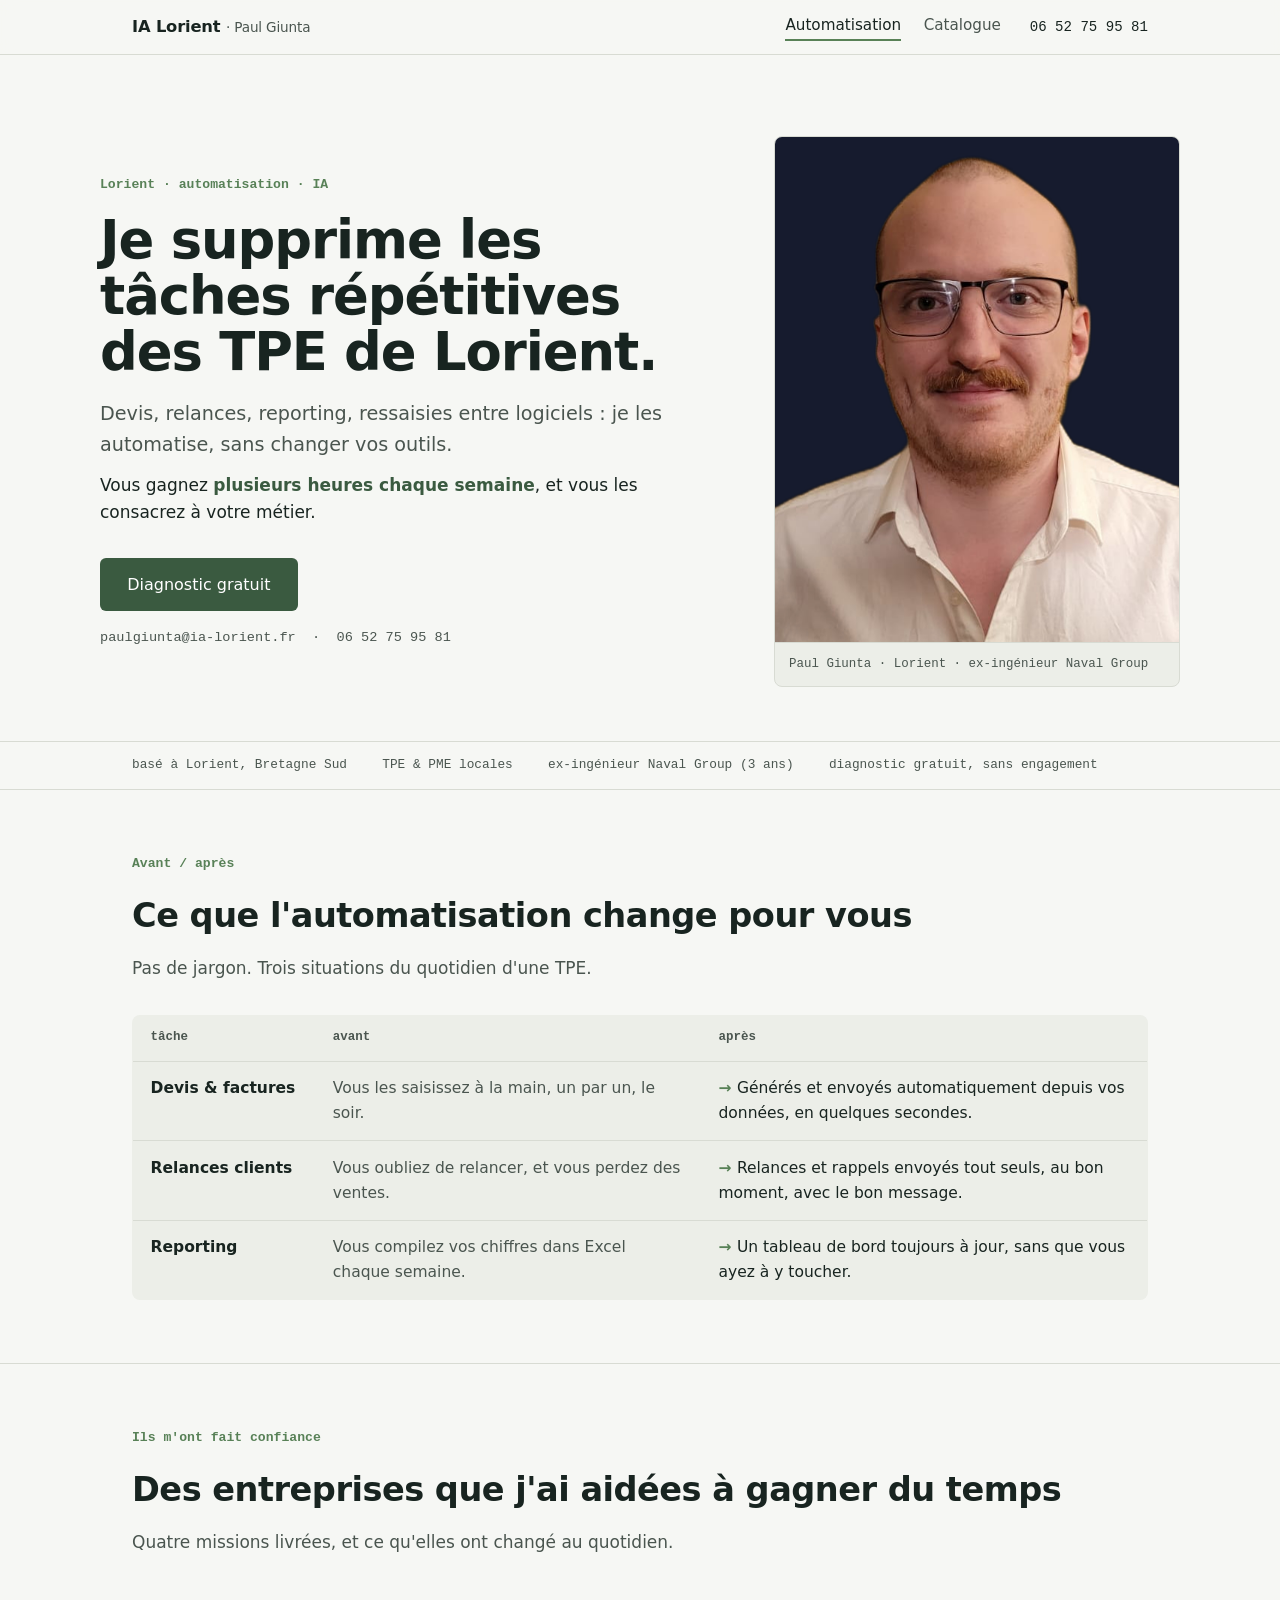
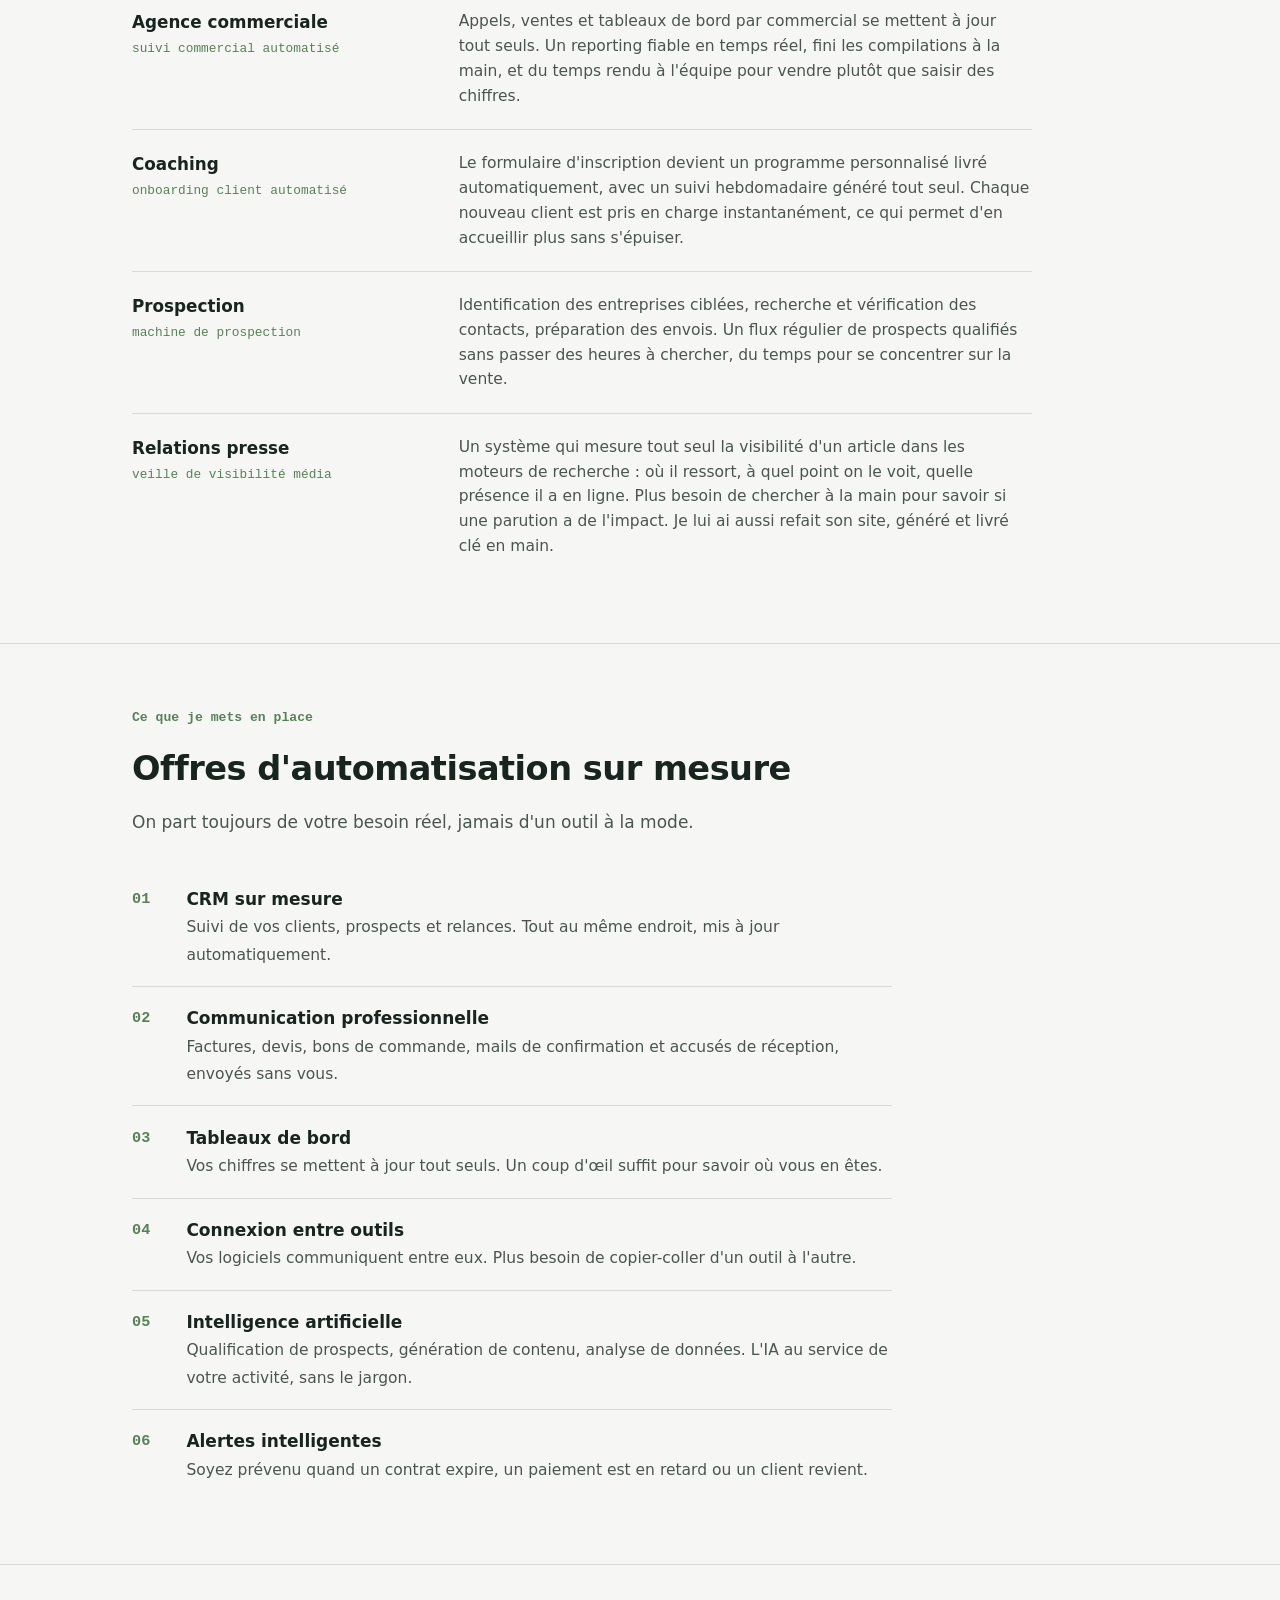
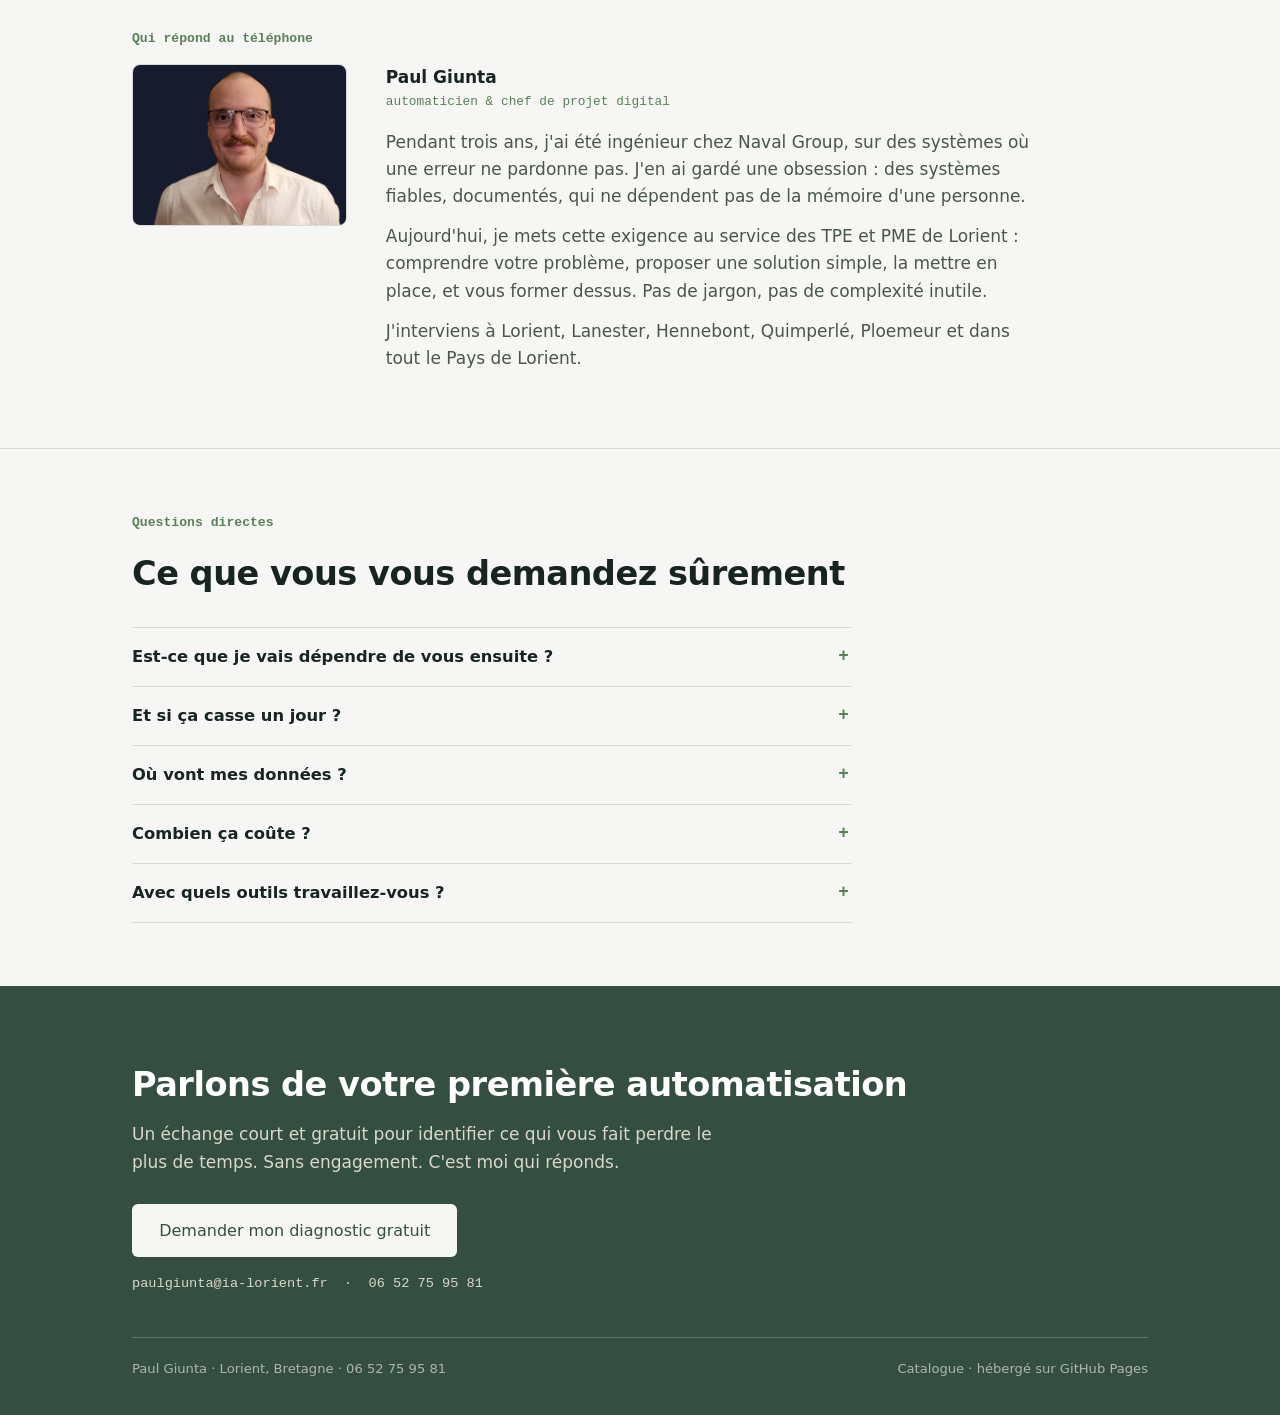
==== index.html @ 6e147544 "SEO/AEO: schema FAQPage (2 pages) + Produits+prix (catalogue) + llms.txt refait (catalogue, cas clie" ====
<!DOCTYPE html>
<html lang="fr">
<head>
    <meta charset="UTF-8">
    <meta name="viewport" content="width=device-width, initial-scale=1.0">
    <title>IA Lorient - Automatisation pour TPE et PME à Lorient | Paul Giunta</title>
    <meta name="description" content="J'automatise les tâches répétitives des TPE et PME de Lorient : devis, relances, reporting, connexion entre outils. Sans changer vos logiciels. Diagnostic gratuit.">
    <meta name="keywords" content="IA Lorient, automatisation Lorient, intelligence artificielle entreprise Lorient, automatisation PME Bretagne, automatisation TPE Lorient">
    <link rel="canonical" href="https://ia-lorient.fr">
    <meta property="og:title" content="IA Lorient - Automatisation pour TPE et PME">
    <meta property="og:description" content="Je supprime les tâches répétitives des TPE de Lorient. Sans changer vos outils. Diagnostic gratuit.">
    <meta property="og:url" content="https://ia-lorient.fr">
    <meta property="og:type" content="website">
    <meta property="og:locale" content="fr_FR">
    <meta property="og:image" content="https://ia-lorient.fr/2_site_bg.png">
    <meta property="og:site_name" content="IA Lorient">
    <meta name="color-scheme" content="light">
    <meta name="darkreader-lock">

    <script type="application/ld+json">
    {
        "@context": "https://schema.org",
        "@type": "ProfessionalService",
        "name": "IA Lorient - Paul Giunta",
        "description": "Automatisation et intelligence artificielle pour TPE et PME. CRM, relances, reporting, synchronisation entre outils. Catalogue d'outils vendus en propriété, sans abonnement.",
        "url": "https://ia-lorient.fr",
        "email": "paulgiunta@ia-lorient.fr",
        "telephone": "+33652759581",
        "founder": { "@type": "Person", "name": "Paul Giunta" },
        "address": { "@type": "PostalAddress", "addressLocality": "Lorient", "addressRegion": "Bretagne", "addressCountry": "FR" },
        "areaServed": [
            {"@type": "City", "name": "Lorient"},
            {"@type": "City", "name": "Lanester"},
            {"@type": "City", "name": "Hennebont"},
            {"@type": "City", "name": "Ploemeur"}
        ],
        "serviceType": ["Automatisation", "Intelligence Artificielle", "CRM", "Integration API"],
        "knowsLanguage": ["fr", "en"],
        "priceRange": "$$"
    }
    </script>

    <link rel="stylesheet" href="fonts/fonts.css">
    <style>
        :root {
            --paper: #f6f7f4;
            --panel: #eceee8;
            --ink: #182420;
            --muted: #4a554f;
            --line: #d8dbd3;
            --fern: #588157;
            --hunter: #3a5a40;
            --pine: #344e41;
            --paper-on-dark: #dad7cd;
        }
        * { margin: 0; padding: 0; box-sizing: border-box; }
        html { scroll-behavior: smooth; }
        body {
            font-family: 'Schibsted Grotesk', system-ui, sans-serif;
            background: var(--paper);
            color: var(--ink);
            line-height: 1.6;
            font-size: 17px;
        }
        a { color: var(--fern); text-underline-offset: 3px; }
        a:focus-visible, summary:focus-visible { outline: 2px solid var(--fern); outline-offset: 3px; }
        .mono { font-family: 'IBM Plex Mono', monospace; }
        .wrap { max-width: 1080px; margin: 0 auto; padding: 0 clamp(1.2rem, 4vw, 2rem); }

        header {
            position: sticky; top: 0; z-index: 100;
            background: rgba(246,247,244,0.92); backdrop-filter: blur(8px);
            border-bottom: 1px solid var(--line);
        }
        .head-in {
            max-width: 1080px; margin: 0 auto; padding: 0.8rem clamp(1.2rem, 4vw, 2rem);
            display: flex; align-items: center; justify-content: space-between; gap: 1rem; flex-wrap: wrap;
        }
        .brand { font-weight: 700; color: var(--ink); text-decoration: none; font-size: 1.02rem; letter-spacing: -0.01em; }
        .brand small { font-weight: 400; color: var(--muted); }
        .head-right { display: flex; align-items: center; gap: clamp(0.9rem, 2.5vw, 1.8rem); }
        .head-right nav { display: flex; gap: clamp(0.9rem, 2vw, 1.4rem); }
        .head-right nav a { color: var(--muted); text-decoration: none; font-size: 0.95rem; font-weight: 500; }
        .head-right nav a:hover { color: var(--ink); }
        .head-right nav a.active { color: var(--ink); border-bottom: 2px solid var(--fern); padding-bottom: 2px; }
        .head-tel { font-family: 'IBM Plex Mono', monospace; font-size: 0.88rem; color: var(--ink); text-decoration: none; }
        .head-tel:hover { color: var(--hunter); }
        @media (max-width: 640px) { .head-tel { display: none; } }

        /* ── Hero split ─────────────────────── */
        .hero { display: grid; grid-template-columns: minmax(0, 3fr) minmax(0, 2fr); gap: clamp(1.5rem, 5vw, 4rem); align-items: center; padding: clamp(3.5rem, 9vh, 6rem) 0 clamp(2.5rem, 6vh, 4rem); }
        @media (max-width: 780px) { .hero { grid-template-columns: 1fr; } }
        .kicker { font-family: 'IBM Plex Mono', monospace; font-size: 0.82rem; color: var(--fern); font-weight: 600; margin-bottom: 1.1rem; }
        h1 {
            font-size: clamp(2rem, 4.6vw, 3.3rem); font-weight: 700; line-height: 1.06;
            letter-spacing: -0.02em; text-wrap: balance; margin-bottom: 1.2rem; max-width: 18ch;
        }
        .hero p.lead { font-size: clamp(1.02rem, 1.6vw, 1.2rem); color: var(--muted); max-width: 52ch; margin-bottom: 0.7rem; }
        .hero p.strong { font-weight: 500; color: var(--ink); max-width: 52ch; margin-bottom: 2rem; }
        .hero p.strong b { color: var(--hunter); }
        .btn {
            display: inline-block; background: var(--hunter); color: #fff;
            padding: 0.85rem 1.7rem; border-radius: 6px; text-decoration: none;
            font-weight: 500; font-size: 1rem; transition: background 0.3s;
        }
        .btn:hover { background: var(--fern); }
        .btn-light { background: var(--paper); color: var(--pine); }
        .btn-light:hover { background: #fff; }
        .contact-line { margin-top: 1rem; font-family: 'IBM Plex Mono', monospace; font-size: 0.85rem; color: var(--muted); }
        .contact-line a { color: var(--muted); text-decoration: none; }
        .contact-line a:hover { color: var(--ink); }

        .hero-photo { border: 1px solid var(--line); border-radius: 8px; overflow: hidden; background: var(--panel); }
        .hero-photo img { display: block; width: 100%; aspect-ratio: 4/5; object-fit: cover; object-position: center 12%; }
        .hero-photo figcaption { font-family: 'IBM Plex Mono', monospace; font-size: 0.78rem; color: var(--muted); padding: 0.7rem 0.9rem; border-top: 1px solid var(--line); }

        .marks { border-top: 1px solid var(--line); border-bottom: 1px solid var(--line); }
        .marks-in {
            max-width: 1080px; margin: 0 auto; padding: 0.85rem clamp(1.2rem, 4vw, 2rem);
            display: flex; flex-wrap: wrap; gap: 0.4rem 2.2rem;
            font-family: 'IBM Plex Mono', monospace; font-size: 0.8rem; color: var(--muted);
        }

        section { padding: clamp(2.8rem, 7vh, 4.5rem) 0; }
        section + section { border-top: 1px solid var(--line); }
        .sec-label { font-family: 'IBM Plex Mono', monospace; font-size: 0.82rem; color: var(--fern); font-weight: 600; margin-bottom: 0.9rem; }
        h2 { font-size: clamp(1.5rem, 3vw, 2.1rem); font-weight: 700; letter-spacing: -0.015em; margin-bottom: 0.8rem; text-wrap: balance; }
        .sec-lead { color: var(--muted); max-width: 60ch; margin-bottom: 2rem; }

        /* ── Avant / après (table) ──────────── */
        table.ba { width: 100%; border-collapse: collapse; background: var(--panel); border: 1px solid var(--line); border-radius: 8px; overflow: hidden; font-size: 0.97rem; }
        table.ba th { font-family: 'IBM Plex Mono', monospace; font-size: 0.78rem; font-weight: 600; text-transform: lowercase; color: var(--muted); text-align: left; padding: 0.8rem 1.1rem; border-bottom: 1px solid var(--line); }
        table.ba td { padding: 0.9rem 1.1rem; border-bottom: 1px solid var(--line); vertical-align: top; }
        table.ba tr:last-child td { border-bottom: 0; }
        table.ba td.k { font-weight: 600; width: 18%; }
        table.ba td.avant { color: var(--muted); width: 38%; }
        table.ba td.apres { color: var(--ink); font-weight: 500; }
        table.ba td.apres::before { content: "→ "; color: var(--fern); font-weight: 700; }
        @media (max-width: 700px) {
            table.ba, table.ba tbody, table.ba tr, table.ba td, table.ba th { display: block; }
            table.ba thead { display: none; }
            table.ba td { border-bottom: 0; padding: 0.35rem 1rem; }
            table.ba td.k { padding-top: 1rem; }
            table.ba tr { border-bottom: 1px solid var(--line); padding-bottom: 0.8rem; }
        }

        /* ── Liste éditoriale services ──────── */
        ol.svc { list-style: none; counter-reset: sv; max-width: 760px; }
        ol.svc li { counter-increment: sv; padding: 1.15rem 0 1.15rem 3.4rem; position: relative; border-top: 1px solid var(--line); }
        ol.svc li:first-child { border-top: 0; }
        ol.svc li::before {
            content: "0" counter(sv); position: absolute; left: 0; top: 1.2rem;
            font-family: 'IBM Plex Mono', monospace; font-size: 0.95rem; font-weight: 600; color: var(--fern);
        }
        ol.svc li b { font-weight: 600; display: block; }
        ol.svc li span { color: var(--muted); font-size: 0.97rem; }

        /* ── Cas réels ──────────────────────── */
        .case { border-top: 1px solid var(--line); padding: 1.3rem 0; display: grid; grid-template-columns: minmax(0, 1fr) minmax(0, 2fr); gap: 1rem 2.5rem; max-width: 900px; }
        .case:first-of-type { border-top: 0; }
        @media (max-width: 700px) { .case { grid-template-columns: 1fr; gap: 0.4rem; } }
        .case h3 { font-size: 1.05rem; font-weight: 700; }
        .case .r { font-family: 'IBM Plex Mono', monospace; font-size: 0.8rem; color: var(--fern); margin-top: 0.2rem; }
        .case p { color: var(--muted); font-size: 0.97rem; }

        /* ── Qui répond ─────────────────────── */
        .who { display: grid; grid-template-columns: minmax(0, 1fr) minmax(0, 3fr); gap: clamp(1.2rem, 3vw, 2.5rem); align-items: start; max-width: 900px; }
        @media (max-width: 700px) { .who { grid-template-columns: 1fr; } }
        .who img { width: 100%; max-width: 220px; border-radius: 8px; border: 1px solid var(--line); display: block; }
        .who p { color: var(--muted); margin-bottom: 0.8rem; max-width: 60ch; }
        .who p.name { color: var(--ink); font-weight: 600; margin-bottom: 0.1rem; }
        .who .r { font-family: 'IBM Plex Mono', monospace; font-size: 0.8rem; color: var(--fern); margin-bottom: 1rem; }

        .faq { max-width: 720px; }
        details { border-top: 1px solid var(--line); }
        details:last-child { border-bottom: 1px solid var(--line); }
        summary { cursor: pointer; padding: 1rem 0; font-weight: 600; font-size: 1.02rem; list-style: none; position: relative; padding-right: 2rem; }
        summary::-webkit-details-marker { display: none; }
        summary::after { content: "+"; position: absolute; right: 0.2rem; top: 0.9rem; font-family: 'IBM Plex Mono', monospace; color: var(--fern); font-size: 1.1rem; }
        details[open] summary::after { content: "–"; }
        details .a { padding: 0 0 1.2rem; color: var(--muted); max-width: 62ch; }

        .final { background: var(--pine); color: var(--paper-on-dark); }
        .final-in { max-width: 1080px; margin: 0 auto; padding: clamp(3rem, 8vh, 5rem) clamp(1.2rem, 4vw, 2rem) 2.2rem; }
        .final h2 { color: #fff; margin-bottom: 0.6rem; }
        .final p { max-width: 56ch; margin-bottom: 1.8rem; color: var(--paper-on-dark); }
        .final .contact-line { color: var(--paper-on-dark); }
        .final .contact-line a { color: var(--paper-on-dark); }
        .final .contact-line a:hover { color: #fff; }
        .foot {
            border-top: 1px solid rgba(218,215,205,0.25); margin-top: 2.6rem; padding-top: 1.3rem;
            display: flex; justify-content: space-between; flex-wrap: wrap; gap: 0.5rem;
            font-size: 0.82rem; color: rgba(218,215,205,0.75);
        }
        .foot a { color: rgba(218,215,205,0.75); text-decoration: none; }
        .foot a:hover { color: #fff; }

        /* ── Modal contact ──────────────────── */
        .modal-overlay { position: fixed; inset: 0; background: rgba(24,36,32,0.55); backdrop-filter: blur(3px); display: none; align-items: center; justify-content: center; padding: 1.5rem; z-index: 500; }
        .modal-overlay.open { display: flex; }
        .modal { background: var(--paper); border: 1px solid var(--line); border-radius: 12px; max-width: 460px; width: 100%; padding: clamp(1.6rem, 4vw, 2.3rem); box-shadow: 0 24px 70px rgba(24,36,32,0.28); position: relative; }
        .modal h3 { font-size: 1.35rem; font-weight: 700; letter-spacing: -0.01em; margin-bottom: 0.6rem; padding-right: 1.5rem; }
        .modal .m-intro { color: var(--muted); font-size: 0.97rem; margin-bottom: 1.4rem; }
        .modal .contact-block { background: var(--panel); border: 1px solid var(--line); border-radius: 8px; padding: 0.4rem 1.1rem; margin-bottom: 1.2rem; }
        .modal .cb-row { display: flex; align-items: center; justify-content: space-between; gap: 0.8rem; padding: 0.85rem 0; }
        .modal .cb-row + .cb-row { border-top: 1px solid var(--line); }
        .modal .cb-label { font-family: 'IBM Plex Mono', monospace; font-size: 0.7rem; color: var(--muted); text-transform: uppercase; letter-spacing: 0.04em; margin-bottom: 0.15rem; }
        .modal .cb-val { font-family: 'IBM Plex Mono', monospace; font-size: 0.95rem; color: var(--ink); font-weight: 600; }
        .modal .copy-btn { flex-shrink: 0; background: transparent; border: 1px solid var(--line); color: var(--hunter); border-radius: 6px; padding: 0.45rem 0.9rem; font-size: 0.85rem; font-weight: 600; cursor: pointer; text-decoration: none; transition: all 0.2s; font-family: inherit; }
        .modal .copy-btn:hover { background: var(--panel); border-color: var(--fern); }
        .modal .copy-btn.done { background: var(--fern); color: #fff; border-color: var(--fern); }
        .modal .m-open { display: block; width: 100%; text-align: center; }
        .modal .m-note { font-size: 0.83rem; color: var(--muted); margin-top: 1.1rem; line-height: 1.55; }
        .modal .m-close { position: absolute; top: 0.9rem; right: 1rem; background: transparent; border: 0; font-size: 1.6rem; line-height: 1; color: var(--muted); cursor: pointer; padding: 0.2rem 0.4rem; }
        .modal .m-close:hover { color: var(--ink); }
        @media (prefers-reduced-motion: no-preference) { .modal-overlay.open .modal { animation: modal-in 0.22s ease; } }
        @keyframes modal-in { from { opacity: 0; transform: translateY(12px); } to { opacity: 1; transform: none; } }
    </style>
    <script type="application/ld+json">
{
    "@context": "https://schema.org",
    "@type": "FAQPage",
    "mainEntity": [
        {
            "@type": "Question",
            "name": "Est-ce que je vais dépendre de vous ensuite ?",
            "acceptedAnswer": {
                "@type": "Answer",
                "text": "Non. Ce que j'installe vous appartient et tourne sur vos comptes. Je documente ce que je livre, je vous forme dessus, et si on arrête de travailler ensemble, tout continue de fonctionner."
            }
        },
        {
            "@type": "Question",
            "name": "Et si ça casse un jour ?",
            "acceptedAnswer": {
                "@type": "Answer",
                "text": "Les corrections de ce que j'ai livré sont incluses : si quelque chose ne marche pas comme convenu, je le corrige, sans facturer. Les évolutions importantes font l'objet d'un devis, annoncé avant, jamais après."
            }
        },
        {
            "@type": "Question",
            "name": "Où vont mes données ?",
            "acceptedAnswer": {
                "@type": "Answer",
                "text": "Elles restent dans vos outils, sur vos comptes. Quand une IA intervient, elle est utilisée en mode professionnel : vos données ne servent jamais à entraîner des modèles publics."
            }
        },
        {
            "@type": "Question",
            "name": "Combien ça coûte ?",
            "acceptedAnswer": {
                "@type": "Answer",
                "text": "Le diagnostic est gratuit et sans engagement. Ensuite, chaque projet a un devis fixe, établi avant de commencer. Vous savez ce que vous payez avant que je travaille, pas après. Les outils du catalogue ont leur prix affiché."
            }
        },
        {
            "@type": "Question",
            "name": "Avec quels outils travaillez-vous ?",
            "acceptedAnswer": {
                "@type": "Answer",
                "text": "Vos outils d'abord : l'objectif est de ne pas changer vos habitudes. Côté technique, je travaille notamment avec n8n, Make, Zapier, Claude, OpenAI, Google Sheets, Notion, Airtable et Python."
            }
        }
    ]
}
    </script>
</head>
<body>

<header>
    <div class="head-in">
        <a class="brand" href="/">IA Lorient <small>· Paul Giunta</small></a>
        <div class="head-right">
            <nav>
                <a href="/" class="active">Automatisation</a>
                <a href="/catalogue.html">Catalogue</a>
            </nav>
            <a class="head-tel" href="tel:+33652759581">06 52 75 95 81</a>
        </div>
    </div>
</header>

<div class="hero wrap">
    <div>
        <p class="kicker">Lorient · automatisation · IA</p>
        <h1>Je supprime les tâches répétitives des TPE de Lorient.</h1>
        <p class="lead">Devis, relances, reporting, ressaisies entre logiciels&nbsp;: je les automatise, sans changer vos outils.</p>
        <p class="strong">Vous gagnez <b>plusieurs heures chaque semaine</b>, et vous les consacrez à votre métier.</p>
        <a class="btn js-contact" data-product="Diagnostic gratuit" href="mailto:paulgiunta@ia-lorient.fr?subject=Diagnostic%20gratuit&amp;body=Bonjour%20Paul%2C%0D%0A%0D%0AMon%20activit%C3%A9%20%3A%20%0D%0ACe%20qui%20me%20fait%20perdre%20le%20plus%20de%20temps%20%3A%20%0D%0AMon%20t%C3%A9l%C3%A9phone%20%3A%20">Diagnostic gratuit</a>
        <p class="contact-line"><a href="mailto:paulgiunta@ia-lorient.fr">paulgiunta@ia-lorient.fr</a> &nbsp;·&nbsp; <a href="tel:+33652759581">06 52 75 95 81</a></p>
    </div>
    <figure class="hero-photo">
        <img src="2_site_bg.png" alt="Paul Giunta, automaticien à Lorient" loading="eager">
        <figcaption>Paul Giunta · Lorient · ex-ingénieur Naval Group</figcaption>
    </figure>
</div>

<div class="marks">
    <div class="marks-in">
        <span>basé à Lorient, Bretagne Sud</span>
        <span>TPE &amp; PME locales</span>
        <span>ex-ingénieur Naval Group (3 ans)</span>
        <span>diagnostic gratuit, sans engagement</span>
    </div>
</div>

<section id="exemples">
    <div class="wrap">
        <p class="sec-label">Avant / après</p>
        <h2>Ce que l'automatisation change pour vous</h2>
        <p class="sec-lead">Pas de jargon. Trois situations du quotidien d'une TPE.</p>
        <table class="ba">
            <thead>
                <tr><th>tâche</th><th>avant</th><th>après</th></tr>
            </thead>
            <tbody>
                <tr>
                    <td class="k">Devis &amp; factures</td>
                    <td class="avant">Vous les saisissez à la main, un par un, le soir.</td>
                    <td class="apres">Générés et envoyés automatiquement depuis vos données, en quelques secondes.</td>
                </tr>
                <tr>
                    <td class="k">Relances clients</td>
                    <td class="avant">Vous oubliez de relancer, et vous perdez des ventes.</td>
                    <td class="apres">Relances et rappels envoyés tout seuls, au bon moment, avec le bon message.</td>
                </tr>
                <tr>
                    <td class="k">Reporting</td>
                    <td class="avant">Vous compilez vos chiffres dans Excel chaque semaine.</td>
                    <td class="apres">Un tableau de bord toujours à jour, sans que vous ayez à y toucher.</td>
                </tr>
            </tbody>
        </table>
    </div>
</section>

<section>
    <div class="wrap">
        <p class="sec-label">Ils m'ont fait confiance</p>
        <h2>Des entreprises que j'ai aidées à gagner du temps</h2>
        <p class="sec-lead">Quatre missions livrées, et ce qu'elles ont changé au quotidien.</p>
        <div class="case">
            <div>
                <h3>Agence commerciale</h3>
                <p class="r">suivi commercial automatisé</p>
            </div>
            <p>Appels, ventes et tableaux de bord par commercial se mettent à jour tout seuls. Un reporting fiable en temps réel, fini les compilations à la main, et du temps rendu à l'équipe pour vendre plutôt que saisir des chiffres.</p>
        </div>
        <div class="case">
            <div>
                <h3>Coaching</h3>
                <p class="r">onboarding client automatisé</p>
            </div>
            <p>Le formulaire d'inscription devient un programme personnalisé livré automatiquement, avec un suivi hebdomadaire généré tout seul. Chaque nouveau client est pris en charge instantanément, ce qui permet d'en accueillir plus sans s'épuiser.</p>
        </div>
        <div class="case">
            <div>
                <h3>Prospection</h3>
                <p class="r">machine de prospection</p>
            </div>
            <p>Identification des entreprises ciblées, recherche et vérification des contacts, préparation des envois. Un flux régulier de prospects qualifiés sans passer des heures à chercher, du temps pour se concentrer sur la vente.</p>
        </div>
        <div class="case">
            <div>
                <h3>Relations presse</h3>
                <p class="r">veille de visibilité média</p>
            </div>
            <p>Un système qui mesure tout seul la visibilité d'un article dans les moteurs de recherche&nbsp;: où il ressort, à quel point on le voit, quelle présence il a en ligne. Plus besoin de chercher à la main pour savoir si une parution a de l'impact. Je lui ai aussi refait son site, généré et livré clé en main.</p>
        </div>
    </div>
</section>

<section>
    <div class="wrap">
        <p class="sec-label">Ce que je mets en place</p>
        <h2>Offres d'automatisation sur mesure</h2>
        <p class="sec-lead">On part toujours de votre besoin réel, jamais d'un outil à la mode.</p>
        <ol class="svc">
            <li><b>CRM sur mesure</b><span>Suivi de vos clients, prospects et relances. Tout au même endroit, mis à jour automatiquement.</span></li>
            <li><b>Communication professionnelle</b><span>Factures, devis, bons de commande, mails de confirmation et accusés de réception, envoyés sans vous.</span></li>
            <li><b>Tableaux de bord</b><span>Vos chiffres se mettent à jour tout seuls. Un coup d'œil suffit pour savoir où vous en êtes.</span></li>
            <li><b>Connexion entre outils</b><span>Vos logiciels communiquent entre eux. Plus besoin de copier-coller d'un outil à l'autre.</span></li>
            <li><b>Intelligence artificielle</b><span>Qualification de prospects, génération de contenu, analyse de données. L'IA au service de votre activité, sans le jargon.</span></li>
            <li><b>Alertes intelligentes</b><span>Soyez prévenu quand un contrat expire, un paiement est en retard ou un client revient.</span></li>
        </ol>
    </div>
</section>

<section>
    <div class="wrap">
        <p class="sec-label">Qui répond au téléphone</p>
        <div class="who" style="margin-top: 0.5rem;">
            <img src="2_site_bg.png" alt="Paul Giunta">
            <div>
                <p class="name">Paul Giunta</p>
                <p class="r">automaticien &amp; chef de projet digital</p>
                <p>Pendant trois ans, j'ai été ingénieur chez Naval Group, sur des systèmes où une erreur ne pardonne pas. J'en ai gardé une obsession&nbsp;: des systèmes fiables, documentés, qui ne dépendent pas de la mémoire d'une personne.</p>
                <p>Aujourd'hui, je mets cette exigence au service des TPE et PME de Lorient&nbsp;: comprendre votre problème, proposer une solution simple, la mettre en place, et vous former dessus. Pas de jargon, pas de complexité inutile.</p>
                <p>J'interviens à Lorient, Lanester, Hennebont, Quimperlé, Ploemeur et dans tout le Pays de Lorient.</p>
            </div>
        </div>
    </div>
</section>

<section>
    <div class="wrap">
        <p class="sec-label">Questions directes</p>
        <h2>Ce que vous vous demandez sûrement</h2>
        <div class="faq" style="margin-top: 1.6rem;">
            <details>
                <summary>Est-ce que je vais dépendre de vous ensuite&nbsp;?</summary>
                <div class="a">Non. Ce que j'installe vous appartient et tourne sur vos comptes. Je documente ce que je livre, je vous forme dessus, et si on arrête de travailler ensemble, tout continue de fonctionner.</div>
            </details>
            <details>
                <summary>Et si ça casse un jour&nbsp;?</summary>
                <div class="a">Les corrections de ce que j'ai livré sont incluses&nbsp;: si quelque chose ne marche pas comme convenu, je le corrige, sans facturer. Les évolutions importantes font l'objet d'un devis, annoncé avant, jamais après.</div>
            </details>
            <details>
                <summary>Où vont mes données&nbsp;?</summary>
                <div class="a">Elles restent dans vos outils, sur vos comptes. Quand une IA intervient, elle est utilisée en mode professionnel&nbsp;: vos données ne servent jamais à entraîner des modèles publics.</div>
            </details>
            <details>
                <summary>Combien ça coûte&nbsp;?</summary>
                <div class="a">Le diagnostic est gratuit et sans engagement. Ensuite, chaque projet a un devis fixe, établi avant de commencer. Vous savez ce que vous payez avant que je travaille, pas après. Les outils du <a href="/catalogue.html">catalogue</a> ont leur prix affiché.</div>
            </details>
            <details>
                <summary>Avec quels outils travaillez-vous&nbsp;?</summary>
                <div class="a">Vos outils d'abord&nbsp;: l'objectif est de ne pas changer vos habitudes. Côté technique, je travaille notamment avec n8n, Make, Zapier, Claude, OpenAI, Google Sheets, Notion, Airtable et Python.</div>
            </details>
        </div>
    </div>
</section>

<div class="final">
    <div class="final-in">
        <h2>Parlons de votre première automatisation</h2>
        <p>Un échange court et gratuit pour identifier ce qui vous fait perdre le plus de temps. Sans engagement. C'est moi qui réponds.</p>
        <a class="btn btn-light js-contact" data-product="Diagnostic gratuit" href="mailto:paulgiunta@ia-lorient.fr?subject=Diagnostic%20gratuit&amp;body=Bonjour%20Paul%2C%0D%0A%0D%0AMon%20activit%C3%A9%20%3A%20%0D%0ACe%20qui%20me%20fait%20perdre%20le%20plus%20de%20temps%20%3A%20%0D%0AMon%20t%C3%A9l%C3%A9phone%20%3A%20">Demander mon diagnostic gratuit</a>
        <p class="contact-line"><a href="mailto:paulgiunta@ia-lorient.fr">paulgiunta@ia-lorient.fr</a> &nbsp;·&nbsp; <a href="tel:+33652759581">06 52 75 95 81</a></p>
        <div class="foot">
            <span>Paul Giunta · Lorient, Bretagne · <a href="tel:+33652759581">06 52 75 95 81</a></span>
            <span><a href="/catalogue.html">Catalogue</a> · hébergé sur GitHub Pages</span>
        </div>
    </div>
</div>


<div class="modal-overlay" id="contact-modal" role="dialog" aria-modal="true" aria-labelledby="cm-title">
  <div class="modal">
    <button class="m-close" id="cm-close" aria-label="Fermer">&times;</button>
    <h3 id="cm-title">Vous voulez me contacter</h3>
    <p class="m-intro" id="cm-intro">Écrivez-moi ou appelez-moi, je réponds vite. C'est moi qui réponds, pas un standard.</p>
    <div class="contact-block">
      <div class="cb-row">
        <div><div class="cb-label">e-mail</div><div class="cb-val" id="cm-email">paulgiunta@ia-lorient.fr</div></div>
        <button class="copy-btn" id="cm-copy" type="button">Copier</button>
      </div>
      <div class="cb-row">
        <div><div class="cb-label">téléphone</div><div class="cb-val">06&nbsp;52&nbsp;75&nbsp;95&nbsp;81</div></div>
        <a class="copy-btn" href="tel:+33652759581">Appeler</a>
      </div>
    </div>
    <a class="btn m-open" id="cm-open" href="mailto:paulgiunta@ia-lorient.fr">Ouvrir mon logiciel de mail</a>
    <p class="m-note">Si rien ne s'ouvre en cliquant, pas d'inquiétude&nbsp;: votre ordinateur n'a peut-être pas de logiciel de mail configuré. Copiez mon adresse ci-dessus et écrivez-moi depuis votre messagerie habituelle (Gmail, Outlook, etc.).</p>
  </div>
</div>
<script>
(function () {
  var email = 'paulgiunta@ia-lorient.fr';
  var overlay = document.getElementById('contact-modal');
  if (!overlay) return;
  var title = document.getElementById('cm-title');
  var intro = document.getElementById('cm-intro');
  var openBtn = document.getElementById('cm-open');
  var copyBtn = document.getElementById('cm-copy');
  var closeBtn = document.getElementById('cm-close');
  var lastFocus = null;

  function openModal(product, mailto) {
    lastFocus = document.activeElement;
    if (product) {
      title.textContent = 'Intéressé par : ' + product;
      intro.textContent = 'Pour lancer votre projet, écrivez-moi ou appelez-moi. Je réponds vite, et c\'est moi directement.';
    } else {
      title.textContent = 'Vous voulez me contacter';
      intro.textContent = 'Écrivez-moi ou appelez-moi, je réponds vite. C\'est moi qui réponds, pas un standard.';
    }
    openBtn.setAttribute('href', mailto || ('mailto:' + email));
    copyBtn.textContent = 'Copier';
    copyBtn.classList.remove('done');
    overlay.classList.add('open');
    closeBtn.focus();
  }
  function closeModal() {
    overlay.classList.remove('open');
    if (lastFocus) lastFocus.focus();
  }

  document.querySelectorAll('.js-contact').forEach(function (a) {
    a.addEventListener('click', function (e) {
      e.preventDefault();
      openModal(a.getAttribute('data-product'), a.getAttribute('href'));
    });
  });
  closeBtn.addEventListener('click', closeModal);
  overlay.addEventListener('click', function (e) { if (e.target === overlay) closeModal(); });
  document.addEventListener('keydown', function (e) { if (e.key === 'Escape' && overlay.classList.contains('open')) closeModal(); });

  copyBtn.addEventListener('click', function () {
    function ok() { copyBtn.textContent = 'Copié !'; copyBtn.classList.add('done'); }
    if (navigator.clipboard && navigator.clipboard.writeText) {
      navigator.clipboard.writeText(email).then(ok, function () { fallback(); });
    } else { fallback(); }
    function fallback() {
      var t = document.createElement('textarea'); t.value = email; document.body.appendChild(t); t.select();
      try { document.execCommand('copy'); ok(); } catch (err) {}
      document.body.removeChild(t);
    }
  });
})();
</script>

</body>
</html>
---- fonts/fonts.css ----
@font-face {
  font-family: 'Schibsted Grotesk';
  font-style: normal;
  font-weight: 400;
  font-display: swap;
  src: url('fonts/schibstedgrotesk-400-latin-ext.woff2') format('woff2');
  unicode-range: U+0100-02BA, U+02BD-02C5, U+02C7-02CC, U+02CE-02D7, U+02DD-02FF, U+0304, U+0308, U+0329, U+1D00-1DBF, U+1E00-1E9F, U+1EF2-1EFF, U+2020, U+20A0-20AB, U+20AD-20C0, U+2113, U+2C60-2C7F, U+A720-A7FF;
}
@font-face {
  font-family: 'Schibsted Grotesk';
  font-style: normal;
  font-weight: 400;
  font-display: swap;
  src: url('fonts/schibstedgrotesk-400-latin.woff2') format('woff2');
  unicode-range: U+0000-00FF, U+0131, U+0152-0153, U+02BB-02BC, U+02C6, U+02DA, U+02DC, U+0304, U+0308, U+0329, U+2000-206F, U+20AC, U+2122, U+2191, U+2193, U+2212, U+2215, U+FEFF, U+FFFD;
}
@font-face {
  font-family: 'Schibsted Grotesk';
  font-style: normal;
  font-weight: 500;
  font-display: swap;
  src: url('fonts/schibstedgrotesk-500-latin-ext.woff2') format('woff2');
  unicode-range: U+0100-02BA, U+02BD-02C5, U+02C7-02CC, U+02CE-02D7, U+02DD-02FF, U+0304, U+0308, U+0329, U+1D00-1DBF, U+1E00-1E9F, U+1EF2-1EFF, U+2020, U+20A0-20AB, U+20AD-20C0, U+2113, U+2C60-2C7F, U+A720-A7FF;
}
@font-face {
  font-family: 'Schibsted Grotesk';
  font-style: normal;
  font-weight: 500;
  font-display: swap;
  src: url('fonts/schibstedgrotesk-500-latin.woff2') format('woff2');
  unicode-range: U+0000-00FF, U+0131, U+0152-0153, U+02BB-02BC, U+02C6, U+02DA, U+02DC, U+0304, U+0308, U+0329, U+2000-206F, U+20AC, U+2122, U+2191, U+2193, U+2212, U+2215, U+FEFF, U+FFFD;
}
@font-face {
  font-family: 'Schibsted Grotesk';
  font-style: normal;
  font-weight: 700;
  font-display: swap;
  src: url('fonts/schibstedgrotesk-700-latin-ext.woff2') format('woff2');
  unicode-range: U+0100-02BA, U+02BD-02C5, U+02C7-02CC, U+02CE-02D7, U+02DD-02FF, U+0304, U+0308, U+0329, U+1D00-1DBF, U+1E00-1E9F, U+1EF2-1EFF, U+2020, U+20A0-20AB, U+20AD-20C0, U+2113, U+2C60-2C7F, U+A720-A7FF;
}
@font-face {
  font-family: 'Schibsted Grotesk';
  font-style: normal;
  font-weight: 700;
  font-display: swap;
  src: url('fonts/schibstedgrotesk-700-latin.woff2') format('woff2');
  unicode-range: U+0000-00FF, U+0131, U+0152-0153, U+02BB-02BC, U+02C6, U+02DA, U+02DC, U+0304, U+0308, U+0329, U+2000-206F, U+20AC, U+2122, U+2191, U+2193, U+2212, U+2215, U+FEFF, U+FFFD;
}
@font-face {
  font-family: 'IBM Plex Mono';
  font-style: normal;
  font-weight: 400;
  font-display: swap;
  src: url('fonts/ibmplexmono-400-latin-ext.woff2') format('woff2');
  unicode-range: U+0100-02BA, U+02BD-02C5, U+02C7-02CC, U+02CE-02D7, U+02DD-02FF, U+0304, U+0308, U+0329, U+1D00-1DBF, U+1E00-1E9F, U+1EF2-1EFF, U+2020, U+20A0-20AB, U+20AD-20C0, U+2113, U+2C60-2C7F, U+A720-A7FF;
}
@font-face {
  font-family: 'IBM Plex Mono';
  font-style: normal;
  font-weight: 400;
  font-display: swap;
  src: url('fonts/ibmplexmono-400-latin.woff2') format('woff2');
  unicode-range: U+0000-00FF, U+0131, U+0152-0153, U+02BB-02BC, U+02C6, U+02DA, U+02DC, U+0304, U+0308, U+0329, U+2000-206F, U+20AC, U+2122, U+2191, U+2193, U+2212, U+2215, U+FEFF, U+FFFD;
}
@font-face {
  font-family: 'IBM Plex Mono';
  font-style: normal;
  font-weight: 600;
  font-display: swap;
  src: url('fonts/ibmplexmono-600-latin-ext.woff2') format('woff2');
  unicode-range: U+0100-02BA, U+02BD-02C5, U+02C7-02CC, U+02CE-02D7, U+02DD-02FF, U+0304, U+0308, U+0329, U+1D00-1DBF, U+1E00-1E9F, U+1EF2-1EFF, U+2020, U+20A0-20AB, U+20AD-20C0, U+2113, U+2C60-2C7F, U+A720-A7FF;
}
@font-face {
  font-family: 'IBM Plex Mono';
  font-style: normal;
  font-weight: 600;
  font-display: swap;
  src: url('fonts/ibmplexmono-600-latin.woff2') format('woff2');
  unicode-range: U+0000-00FF, U+0131, U+0152-0153, U+02BB-02BC, U+02C6, U+02DA, U+02DC, U+0304, U+0308, U+0329, U+2000-206F, U+20AC, U+2122, U+2191, U+2193, U+2212, U+2215, U+FEFF, U+FFFD;
}
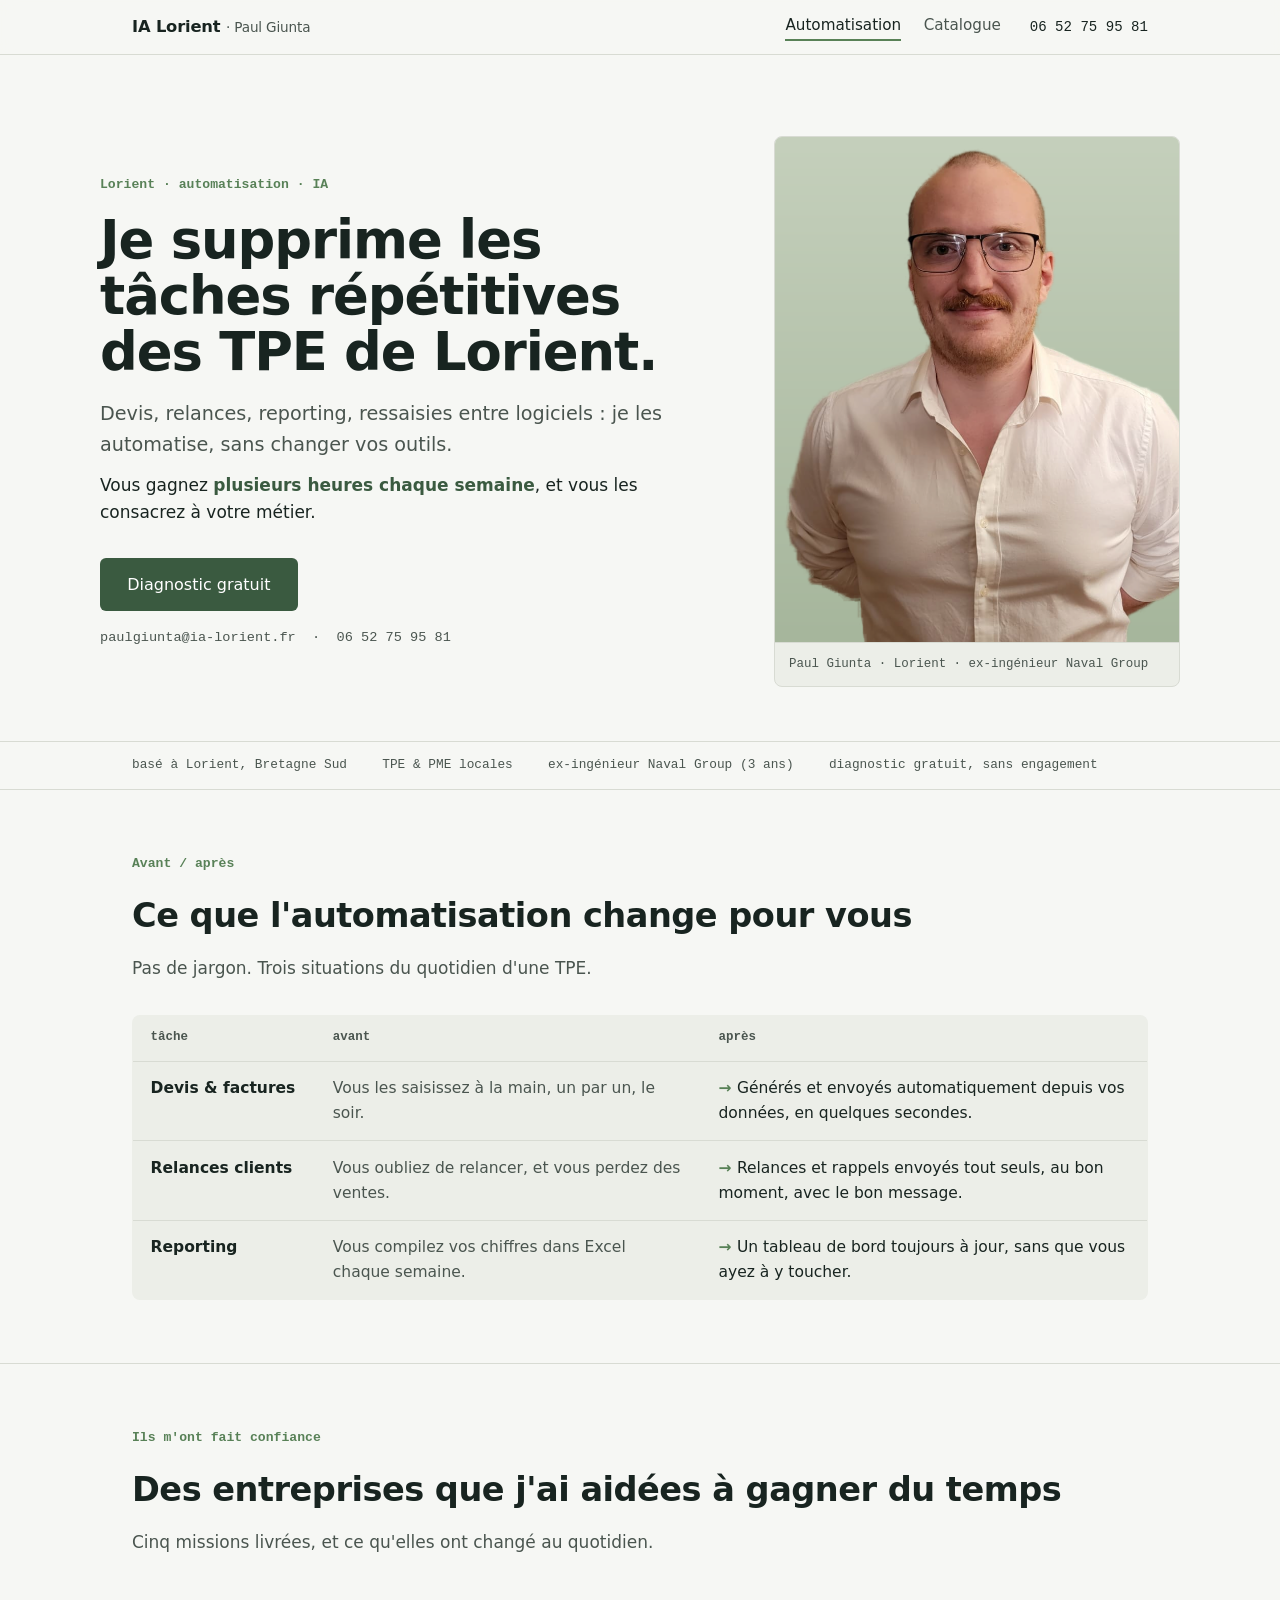
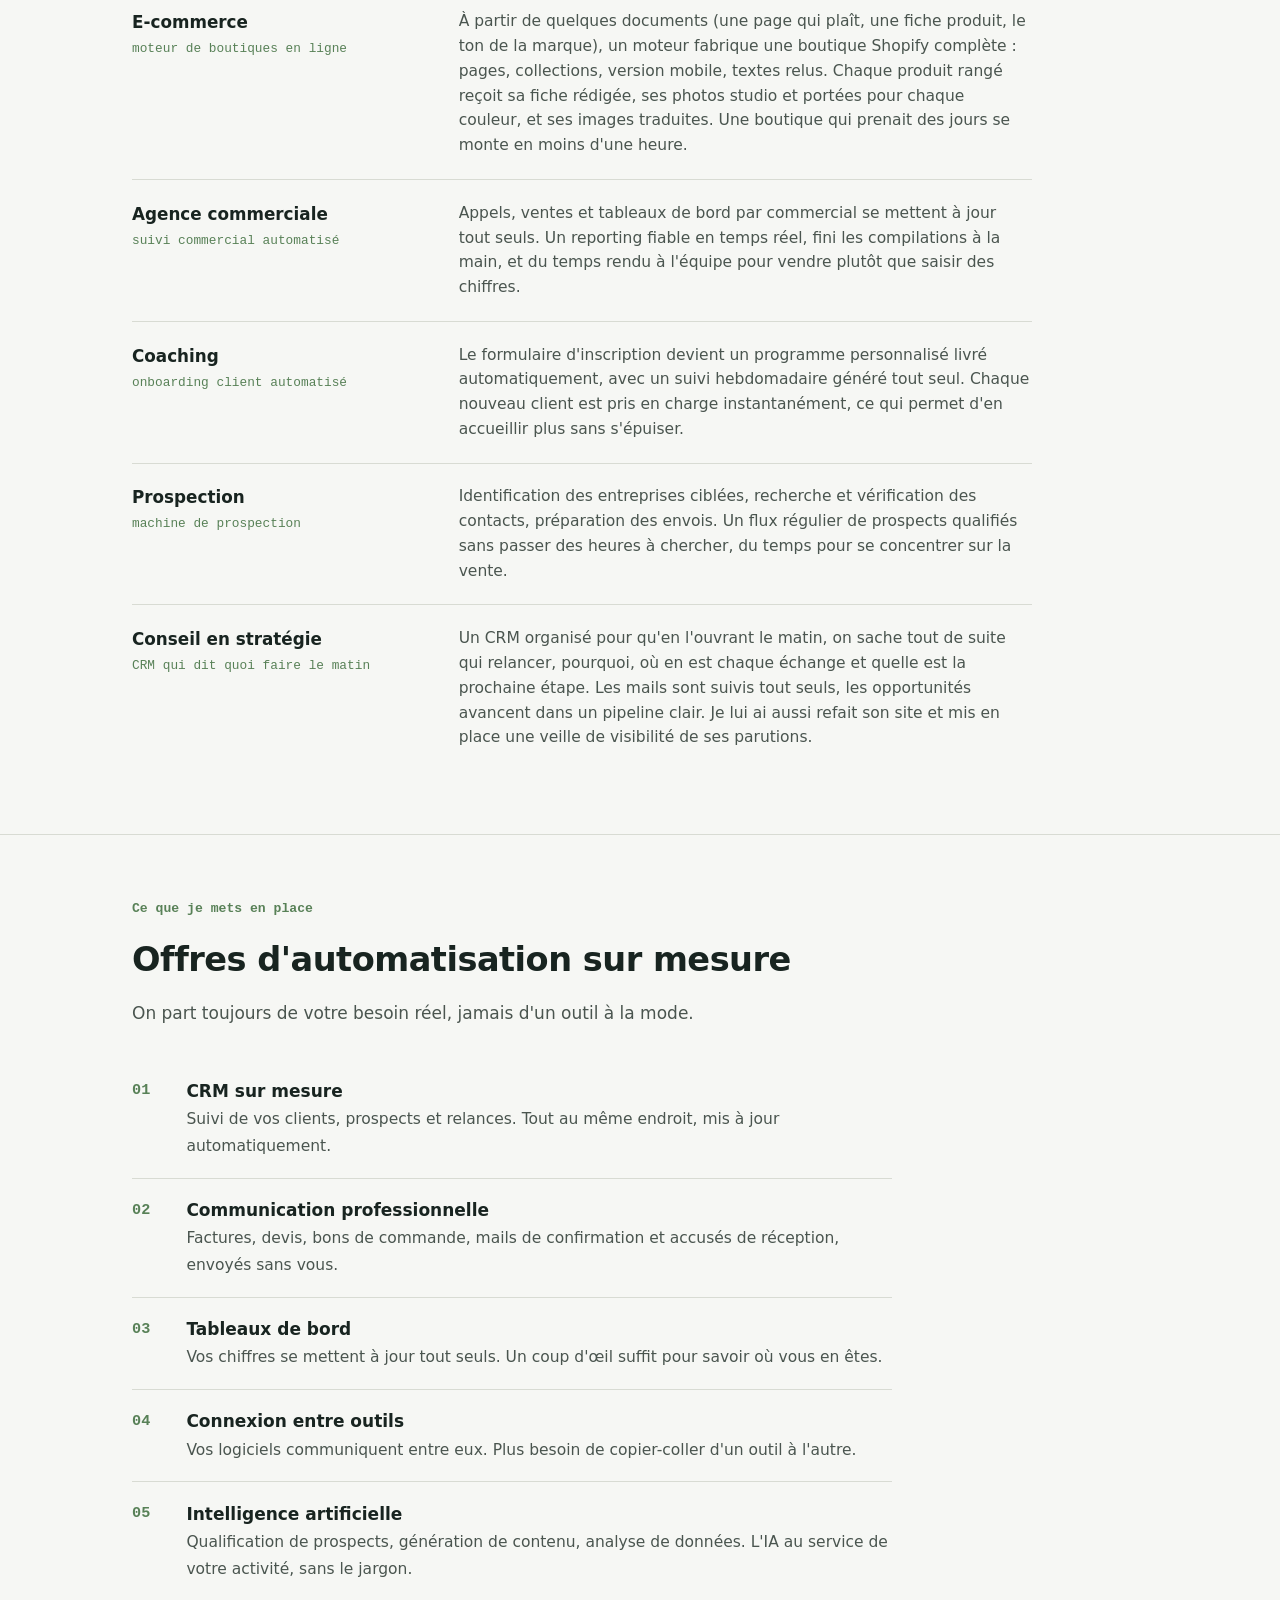
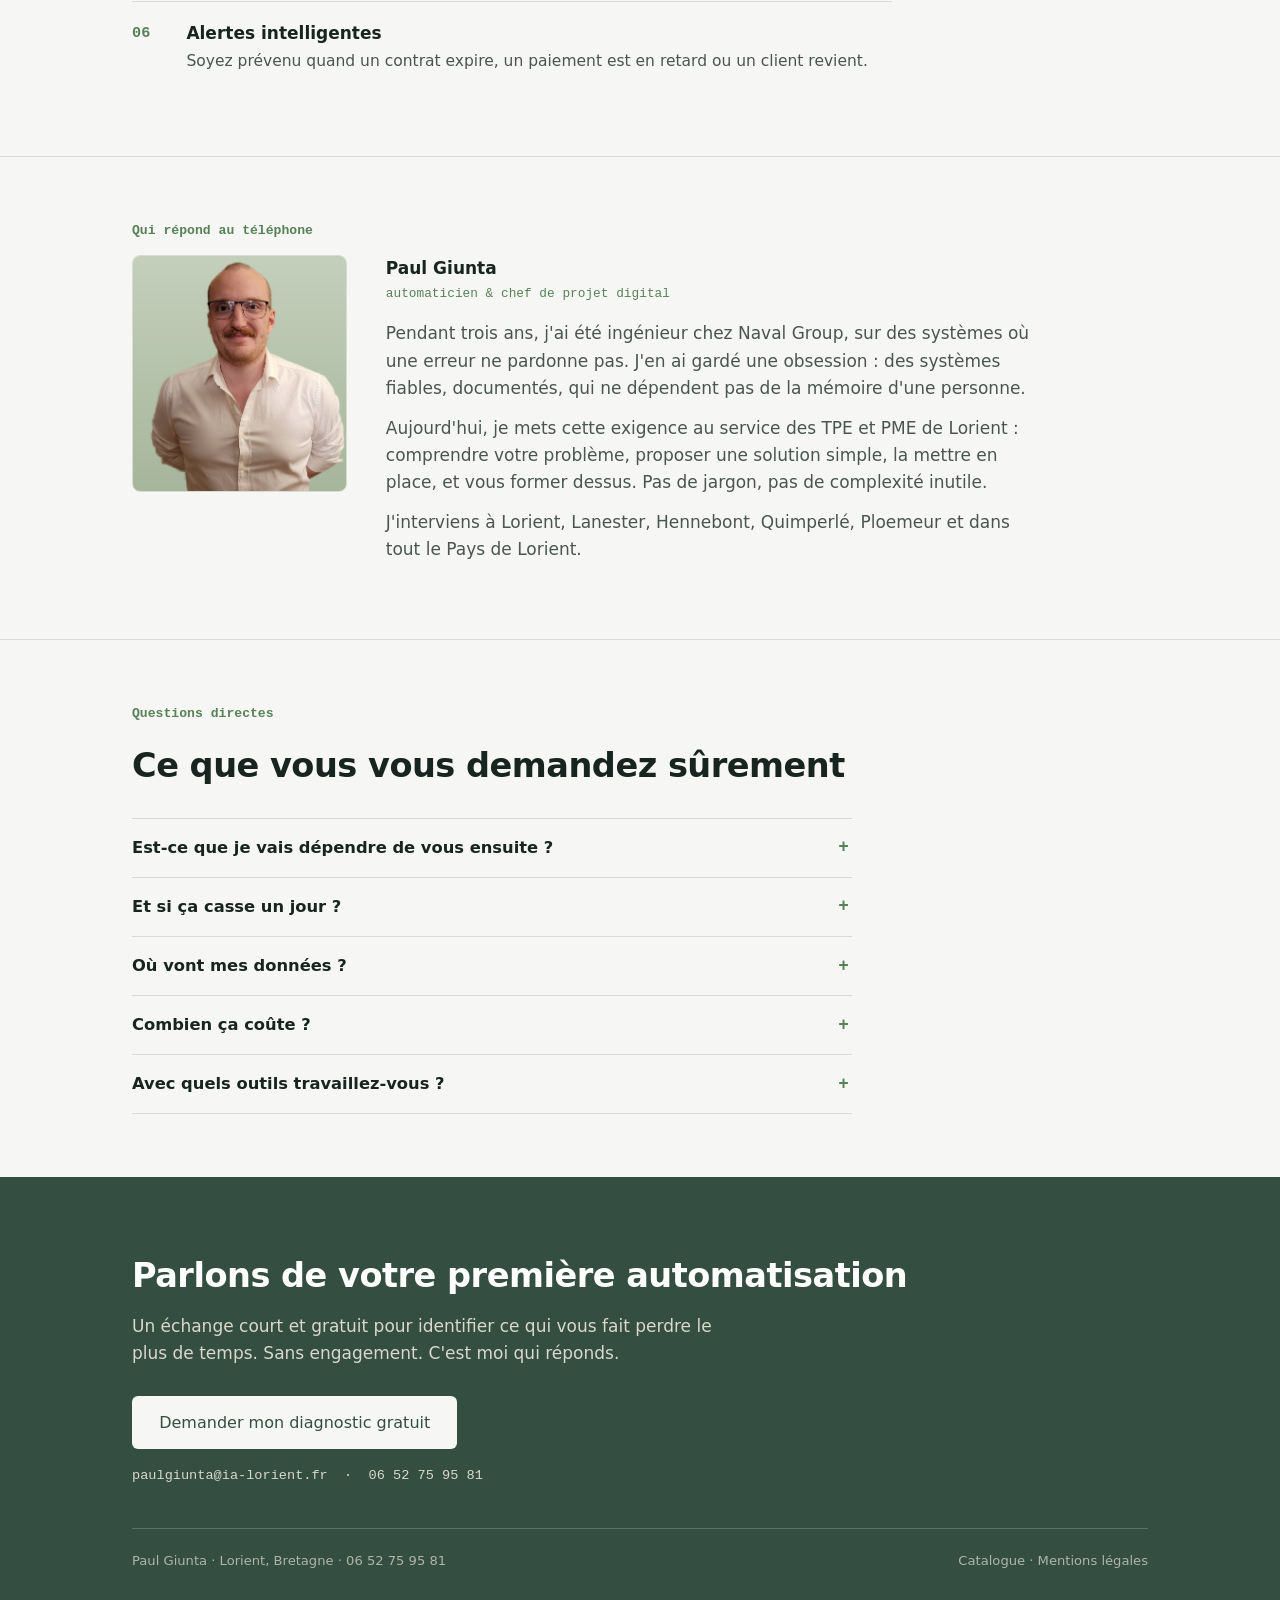
==== commit 7078547d: "Mentions legales (page + liens de pied), cas E-commerce ajoute et cas Tom mis a jour (CRM du matin)," ====
--- a/index.html
+++ b/index.html
@@ -338,7 +338,14 @@
     <div class="wrap">
         <p class="sec-label">Ils m'ont fait confiance</p>
         <h2>Des entreprises que j'ai aidées à gagner du temps</h2>
-        <p class="sec-lead">Quatre missions livrées, et ce qu'elles ont changé au quotidien.</p>
+        <p class="sec-lead">Cinq missions livrées, et ce qu'elles ont changé au quotidien.</p>
+        <div class="case">
+            <div>
+                <h3>E-commerce</h3>
+                <p class="r">moteur de boutiques en ligne</p>
+            </div>
+            <p>À partir de quelques documents (une page qui plaît, une fiche produit, le ton de la marque), un moteur fabrique une boutique Shopify complète&nbsp;: pages, collections, version mobile, textes relus. Chaque produit rangé reçoit sa fiche rédigée, ses photos studio et portées pour chaque couleur, et ses images traduites. Une boutique qui prenait des jours se monte en moins d'une heure.</p>
+        </div>
         <div class="case">
             <div>
                 <h3>Agence commerciale</h3>
@@ -362,10 +369,10 @@
         </div>
         <div class="case">
             <div>
-                <h3>Relations presse</h3>
-                <p class="r">veille de visibilité média</p>
+                <h3>Conseil en stratégie</h3>
+                <p class="r">CRM qui dit quoi faire le matin</p>
             </div>
-            <p>Un système qui mesure tout seul la visibilité d'un article dans les moteurs de recherche&nbsp;: où il ressort, à quel point on le voit, quelle présence il a en ligne. Plus besoin de chercher à la main pour savoir si une parution a de l'impact. Je lui ai aussi refait son site, généré et livré clé en main.</p>
+            <p>Un CRM organisé pour qu'en l'ouvrant le matin, on sache tout de suite qui relancer, pourquoi, où en est chaque échange et quelle est la prochaine étape. Les mails sont suivis tout seuls, les opportunités avancent dans un pipeline clair. Je lui ai aussi refait son site et mis en place une veille de visibilité de ses parutions.</p>
         </div>
     </div>
 </section>
@@ -439,7 +446,7 @@
         <p class="contact-line"><a href="mailto:paulgiunta@ia-lorient.fr">paulgiunta@ia-lorient.fr</a> &nbsp;·&nbsp; <a href="tel:+33652759581">06 52 75 95 81</a></p>
         <div class="foot">
             <span>Paul Giunta · Lorient, Bretagne · <a href="tel:+33652759581">06 52 75 95 81</a></span>
-            <span><a href="/catalogue.html">Catalogue</a> · hébergé sur GitHub Pages</span>
+            <span><a href="/catalogue.html">Catalogue</a> · <a href="/mentions-legales.html">Mentions légales</a></span>
         </div>
     </div>
 </div>
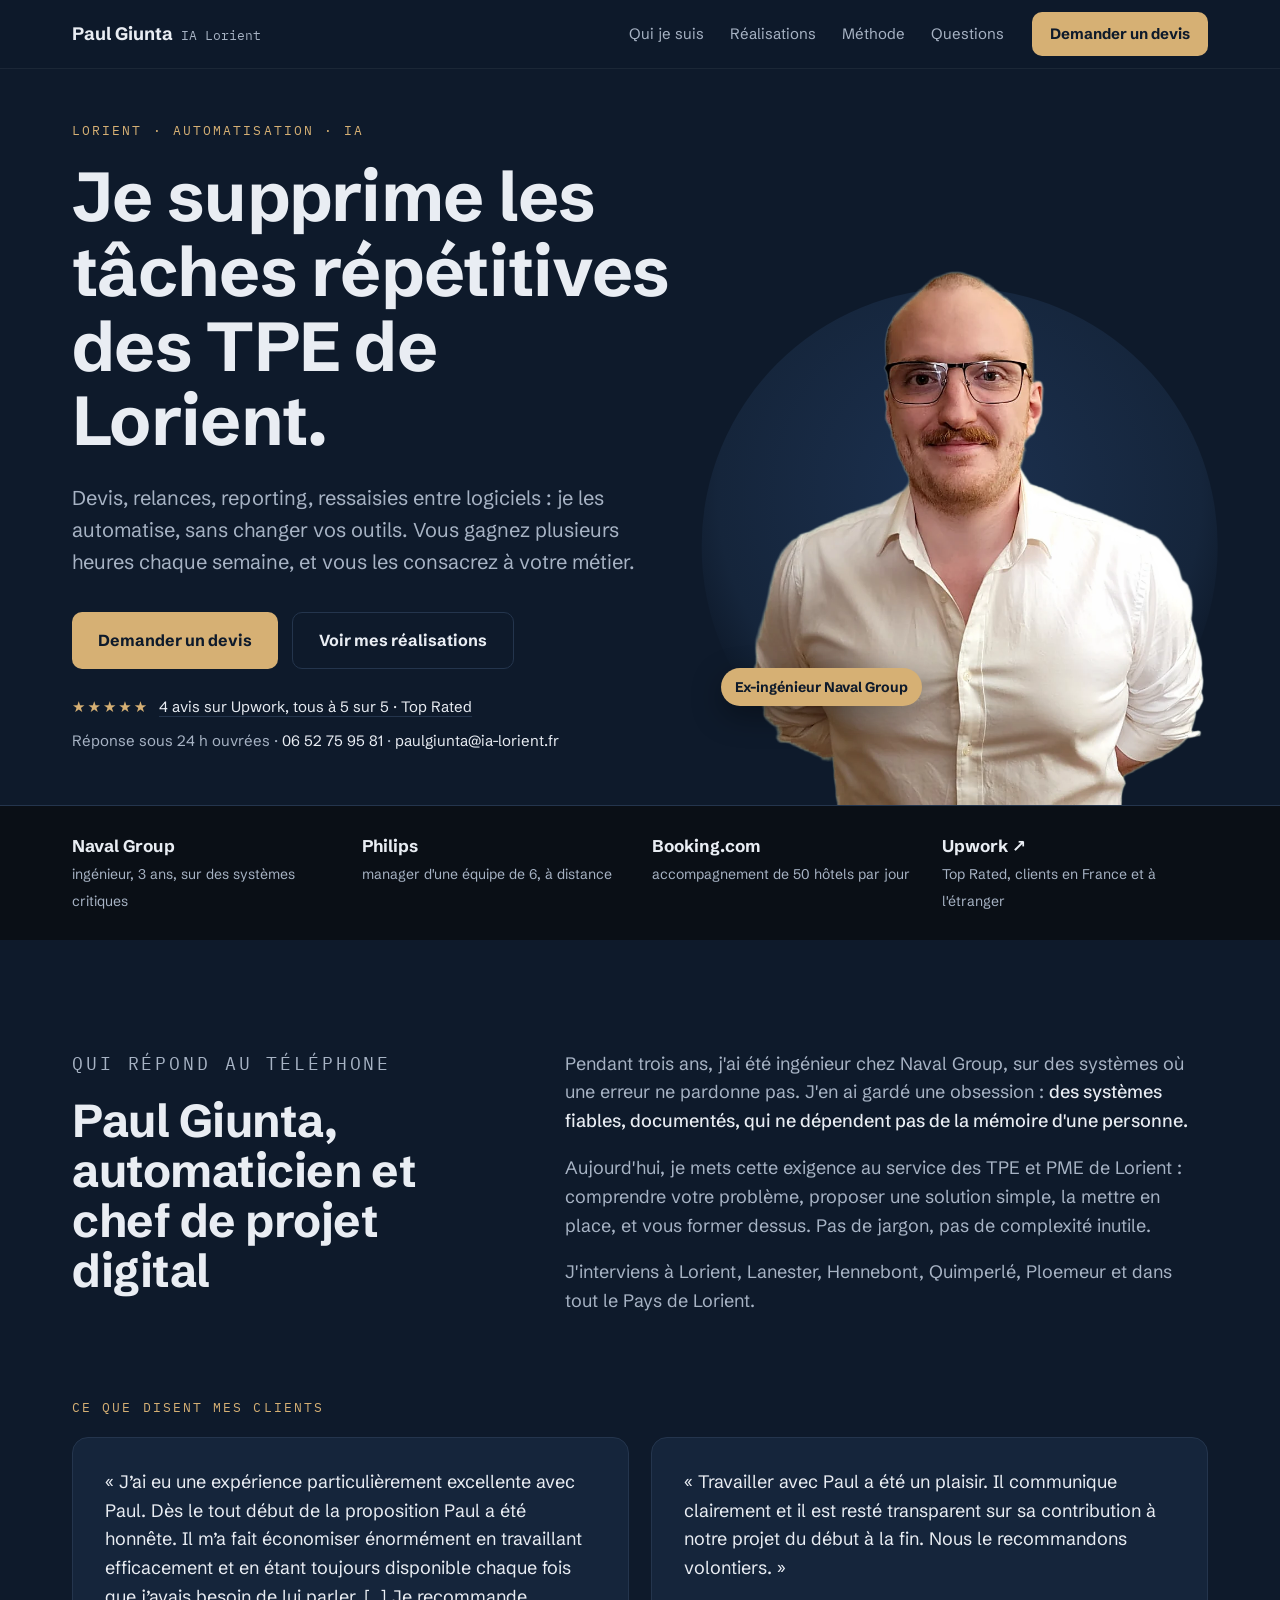
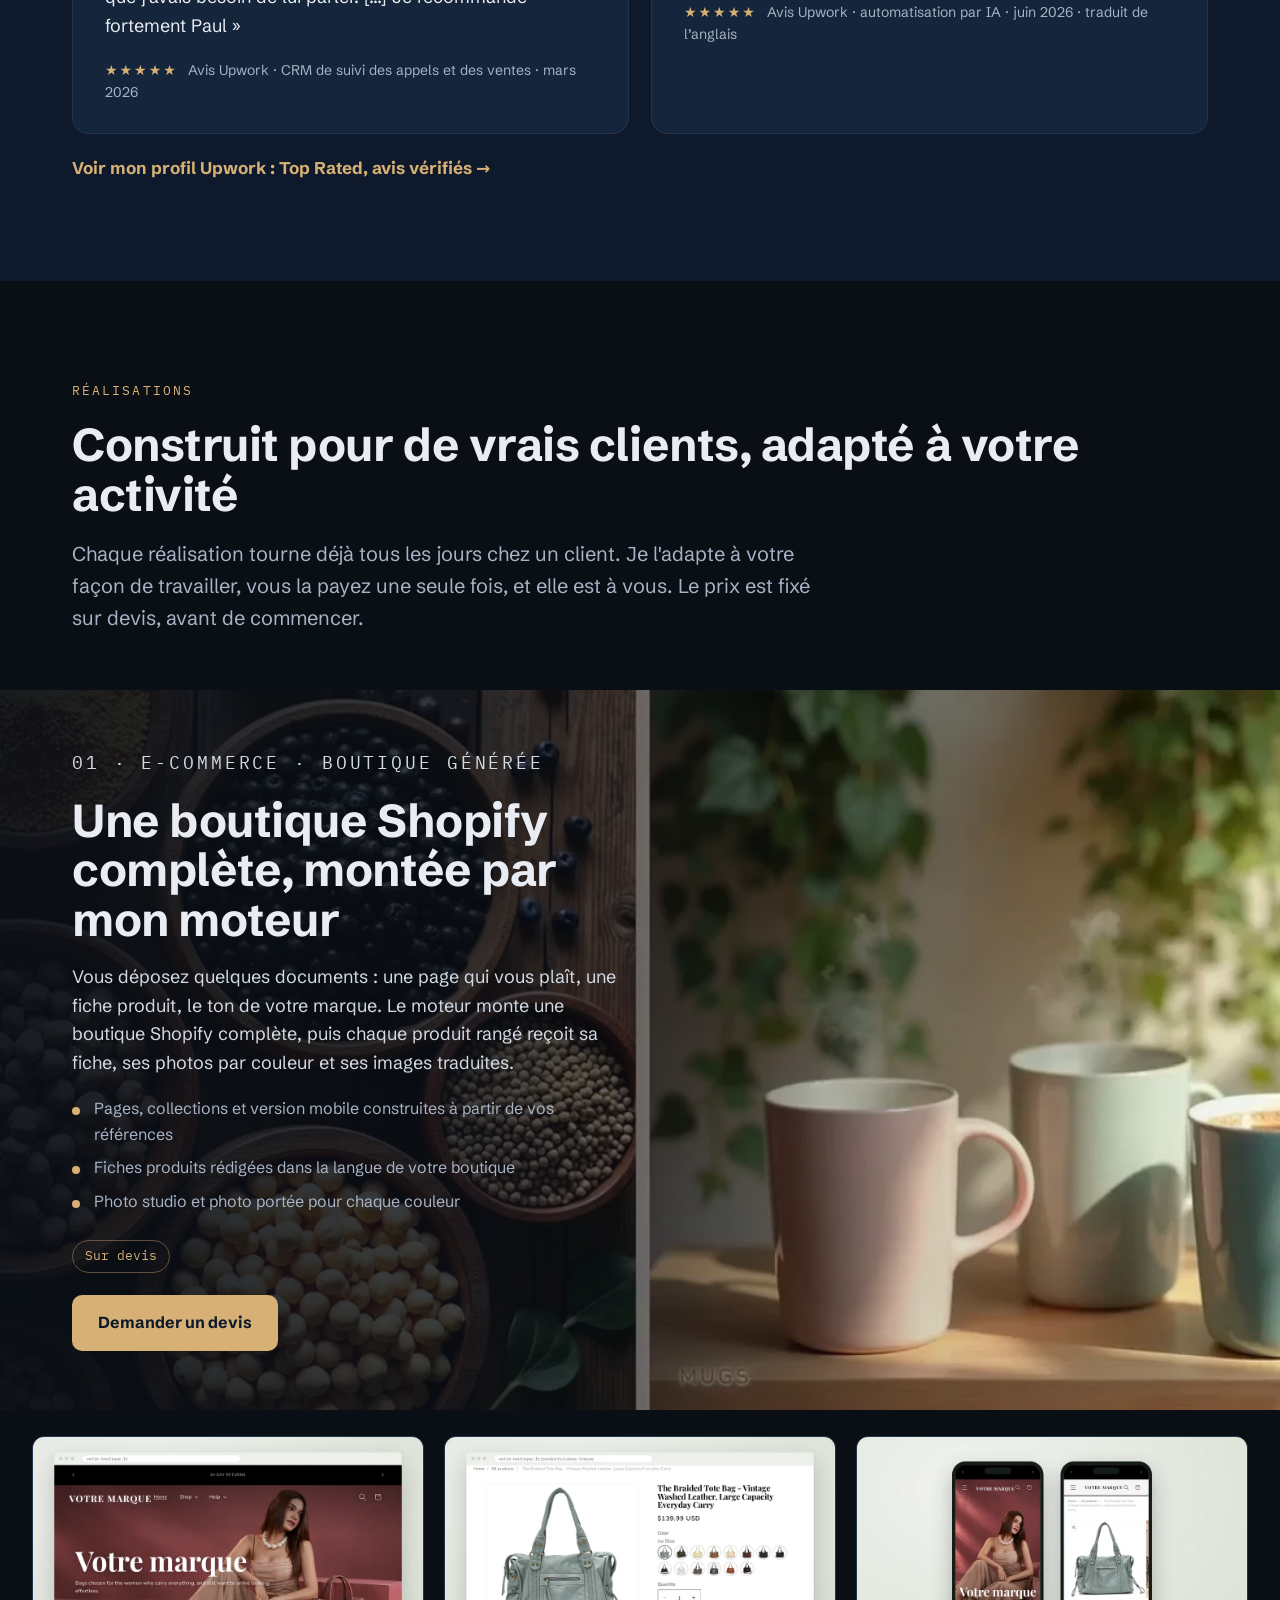
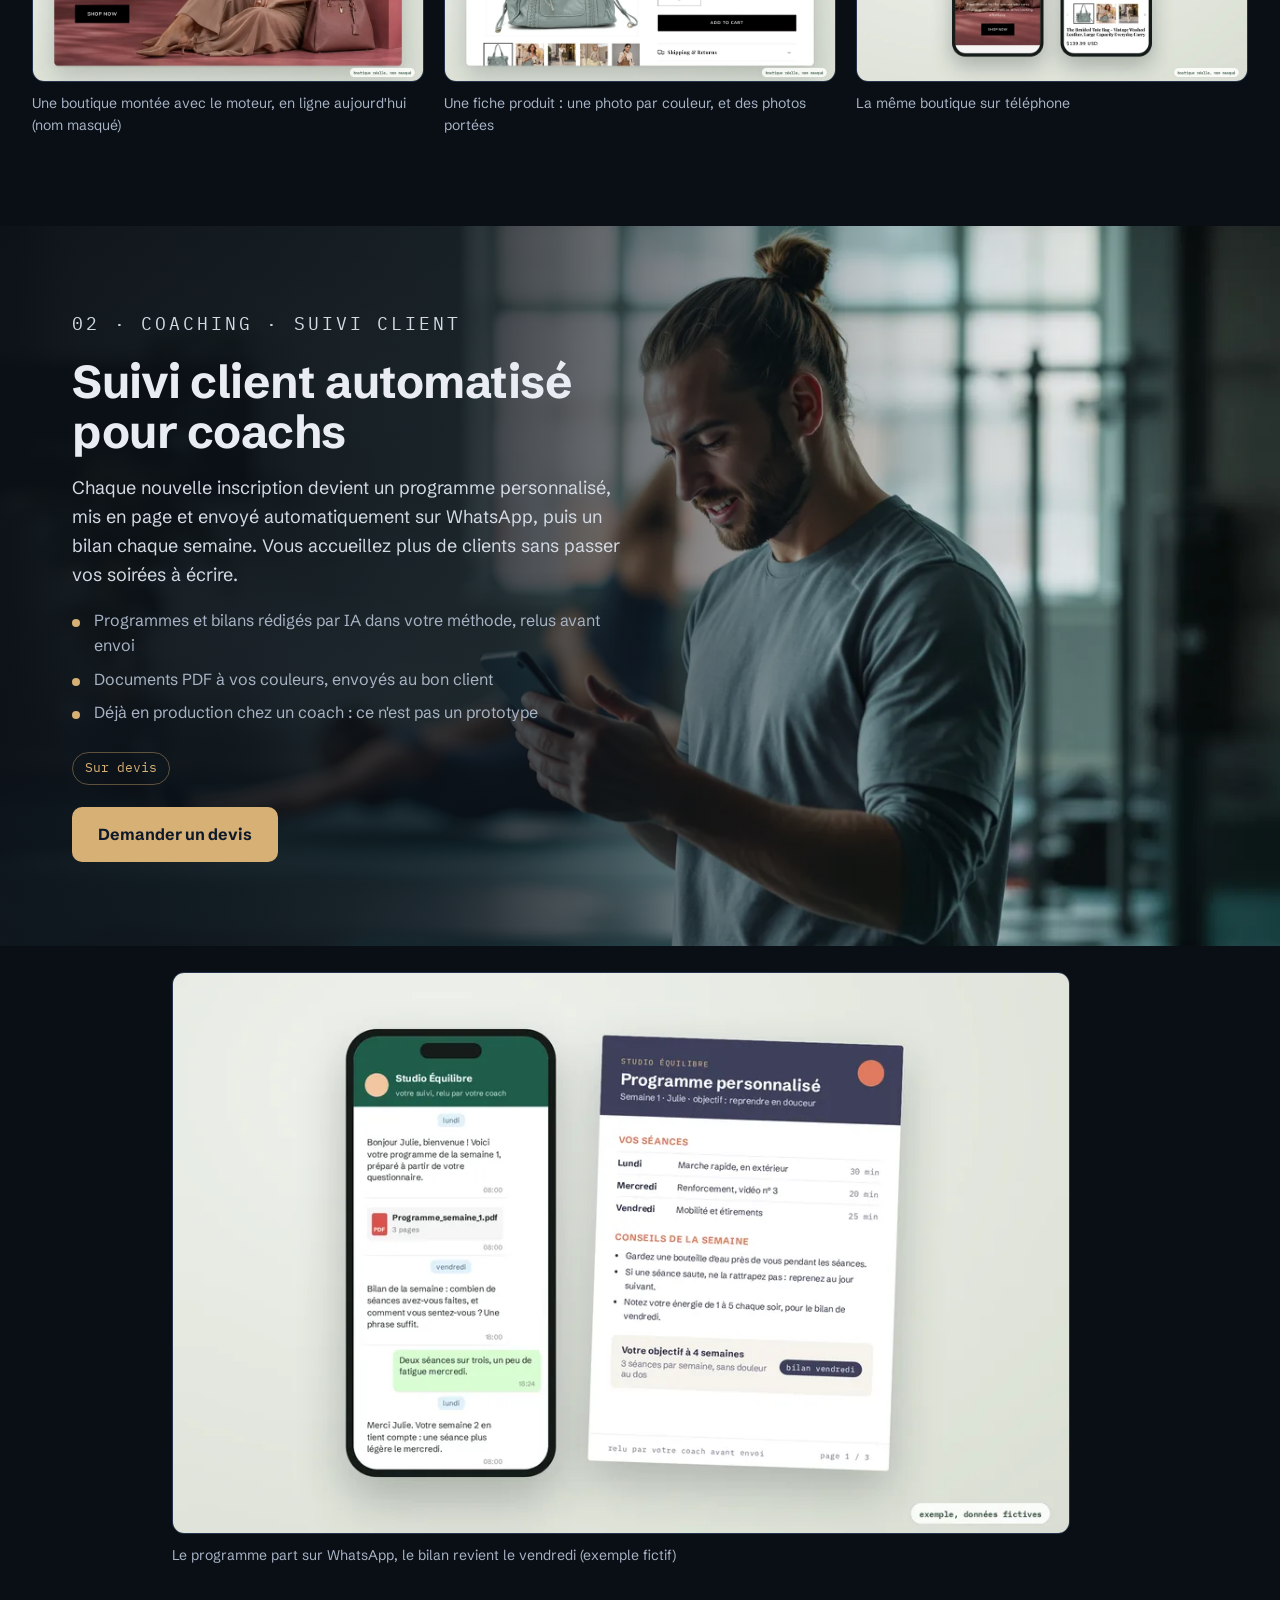
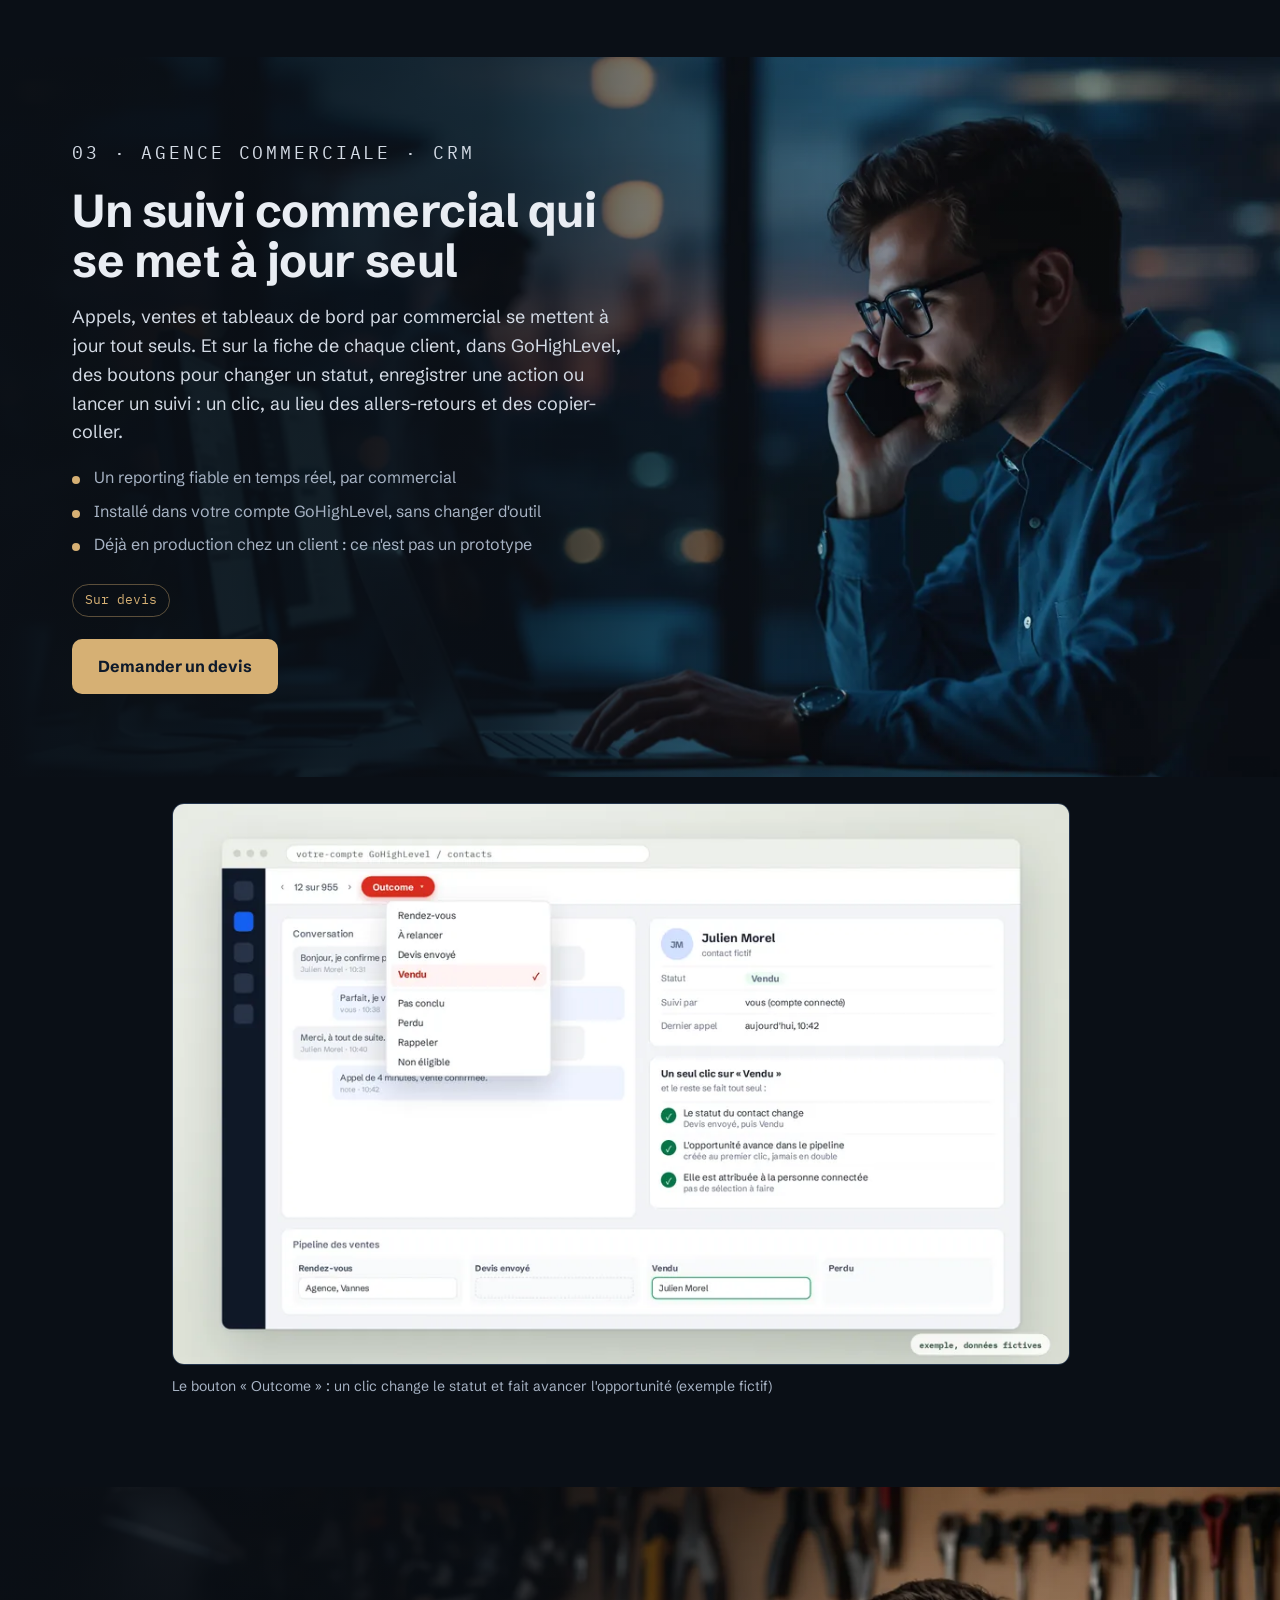
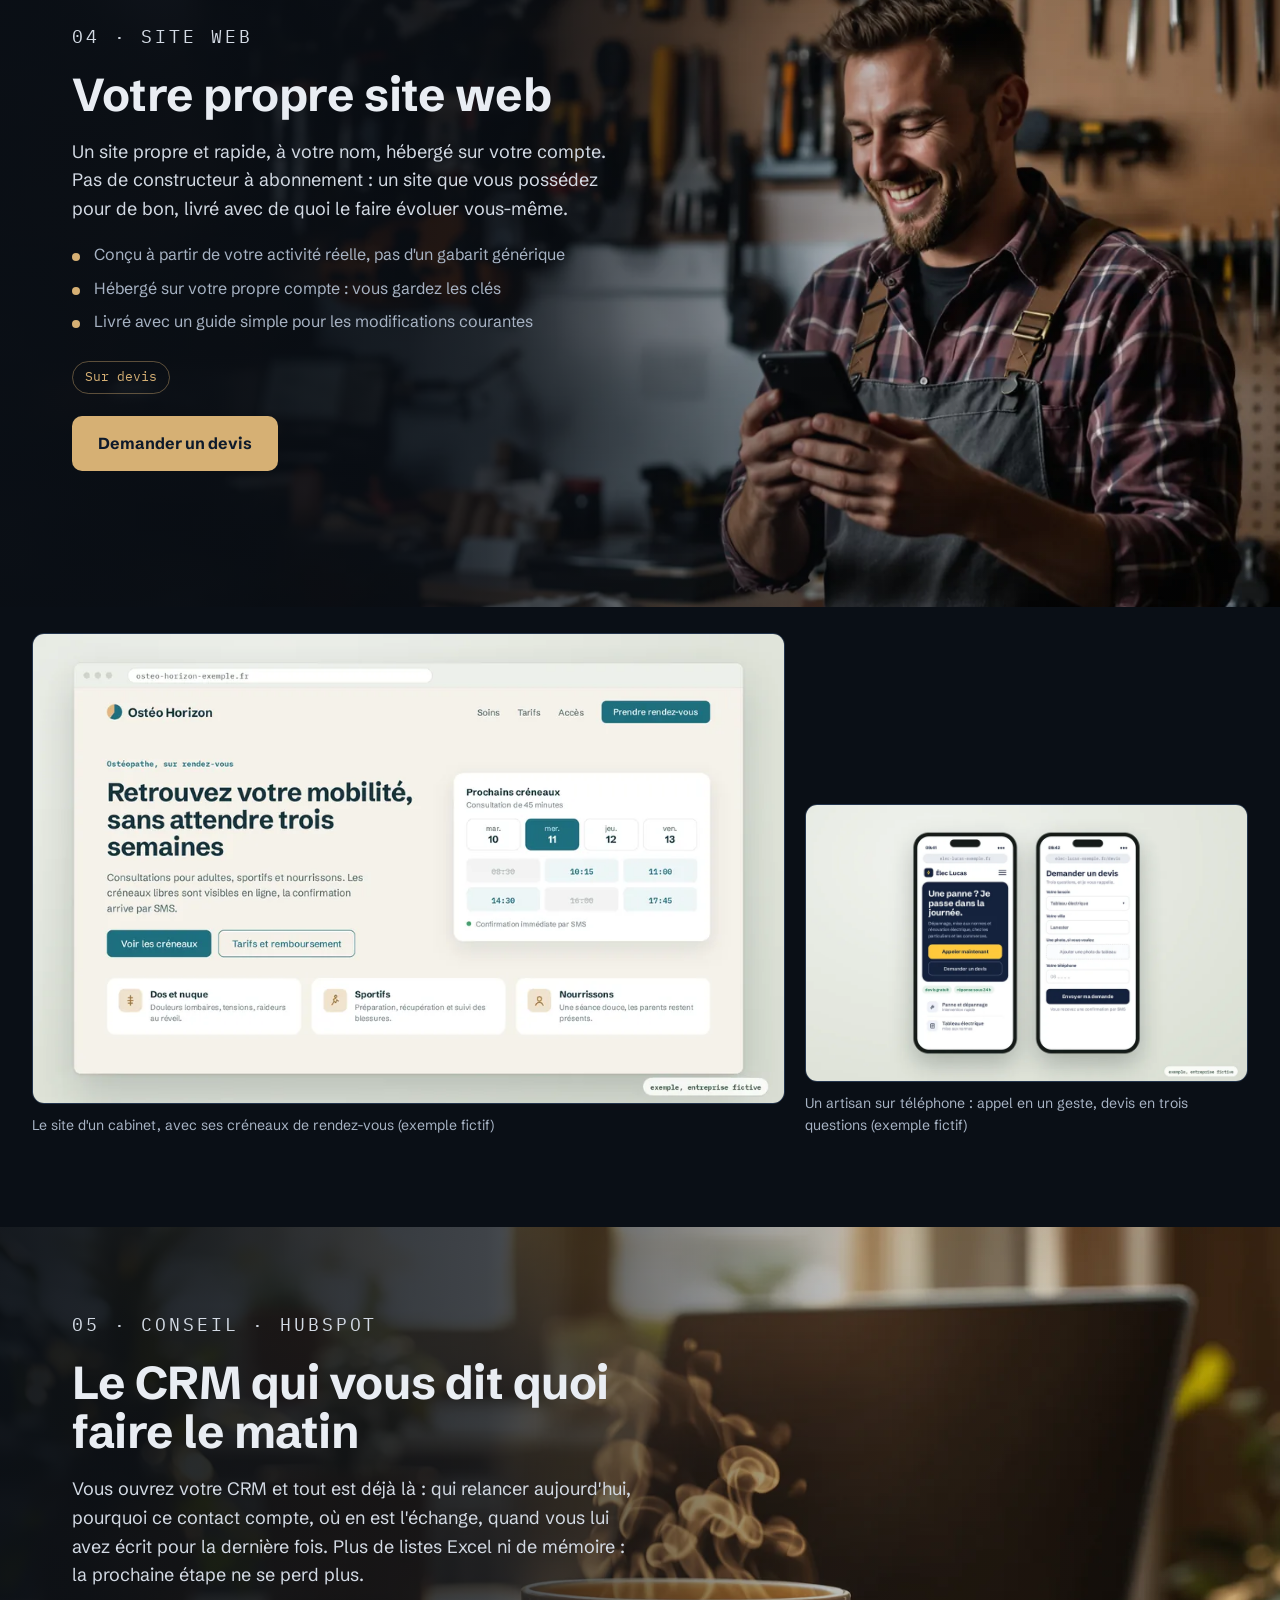
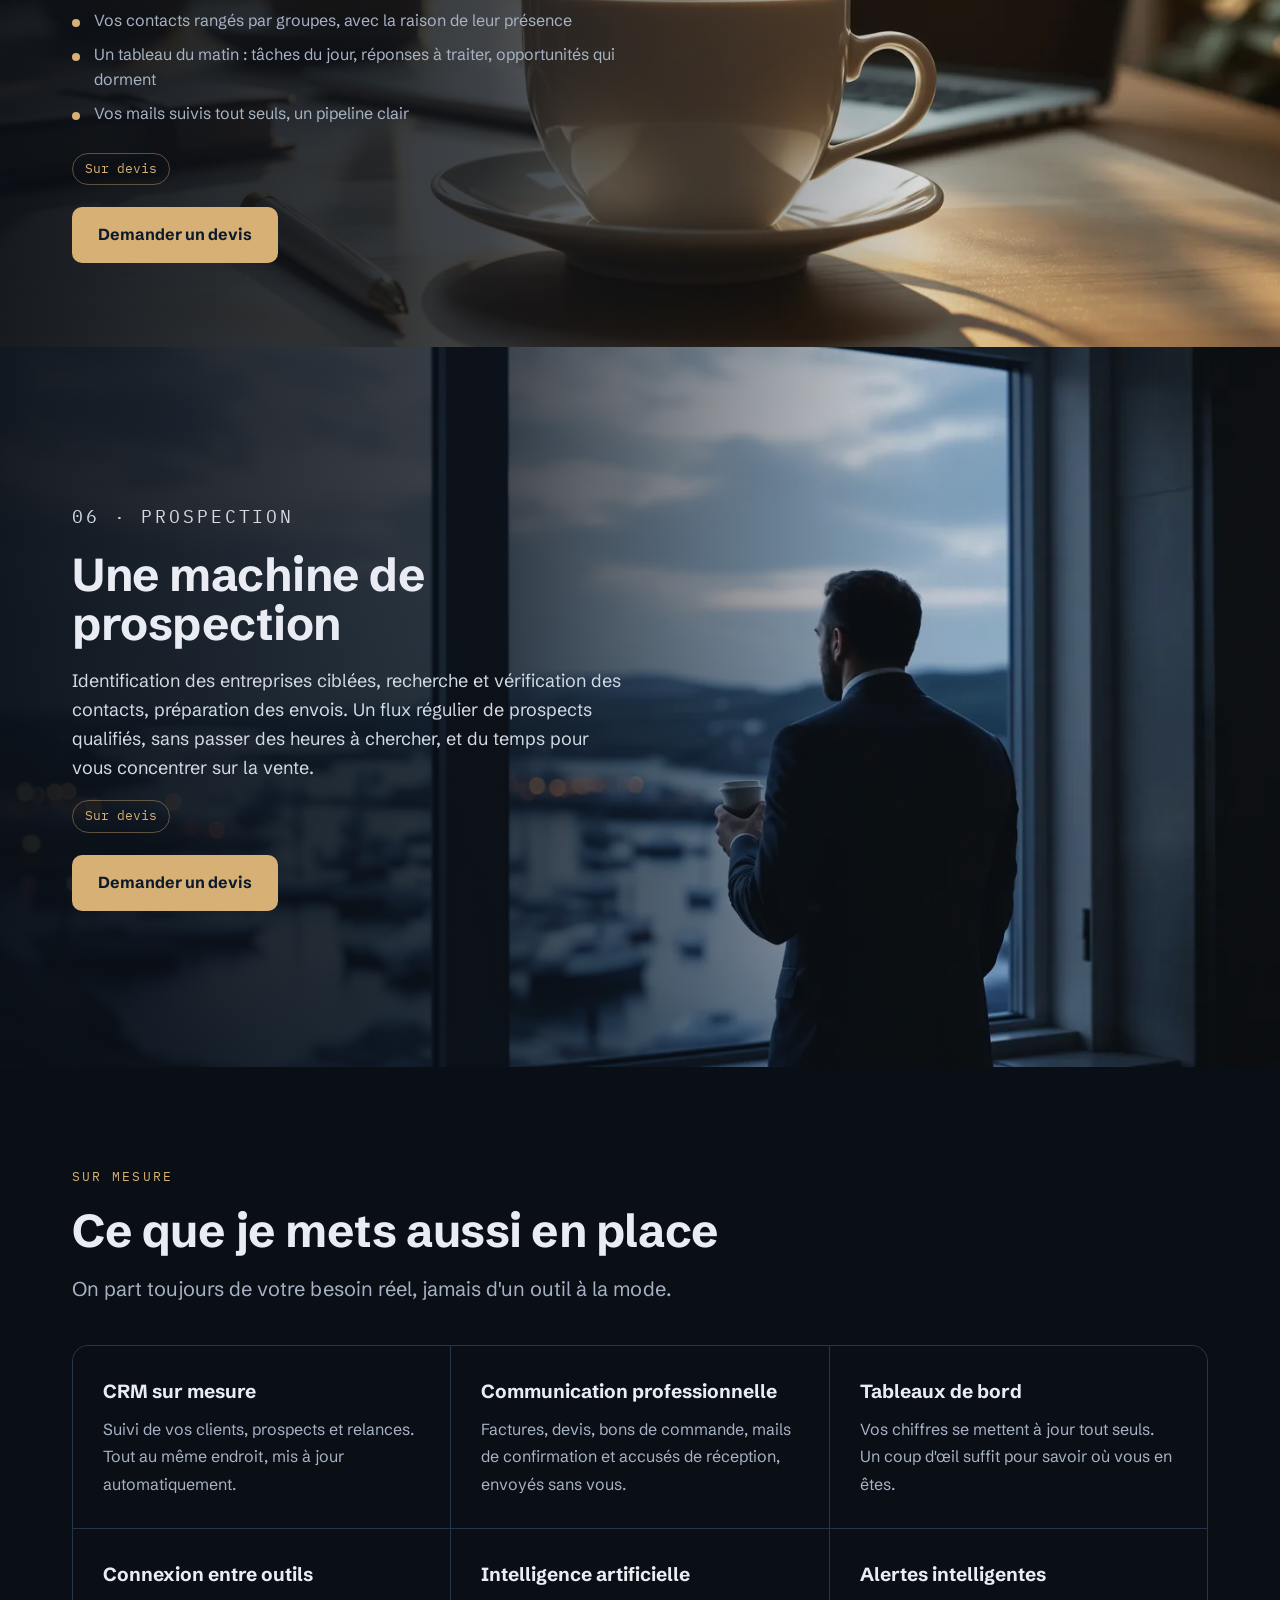
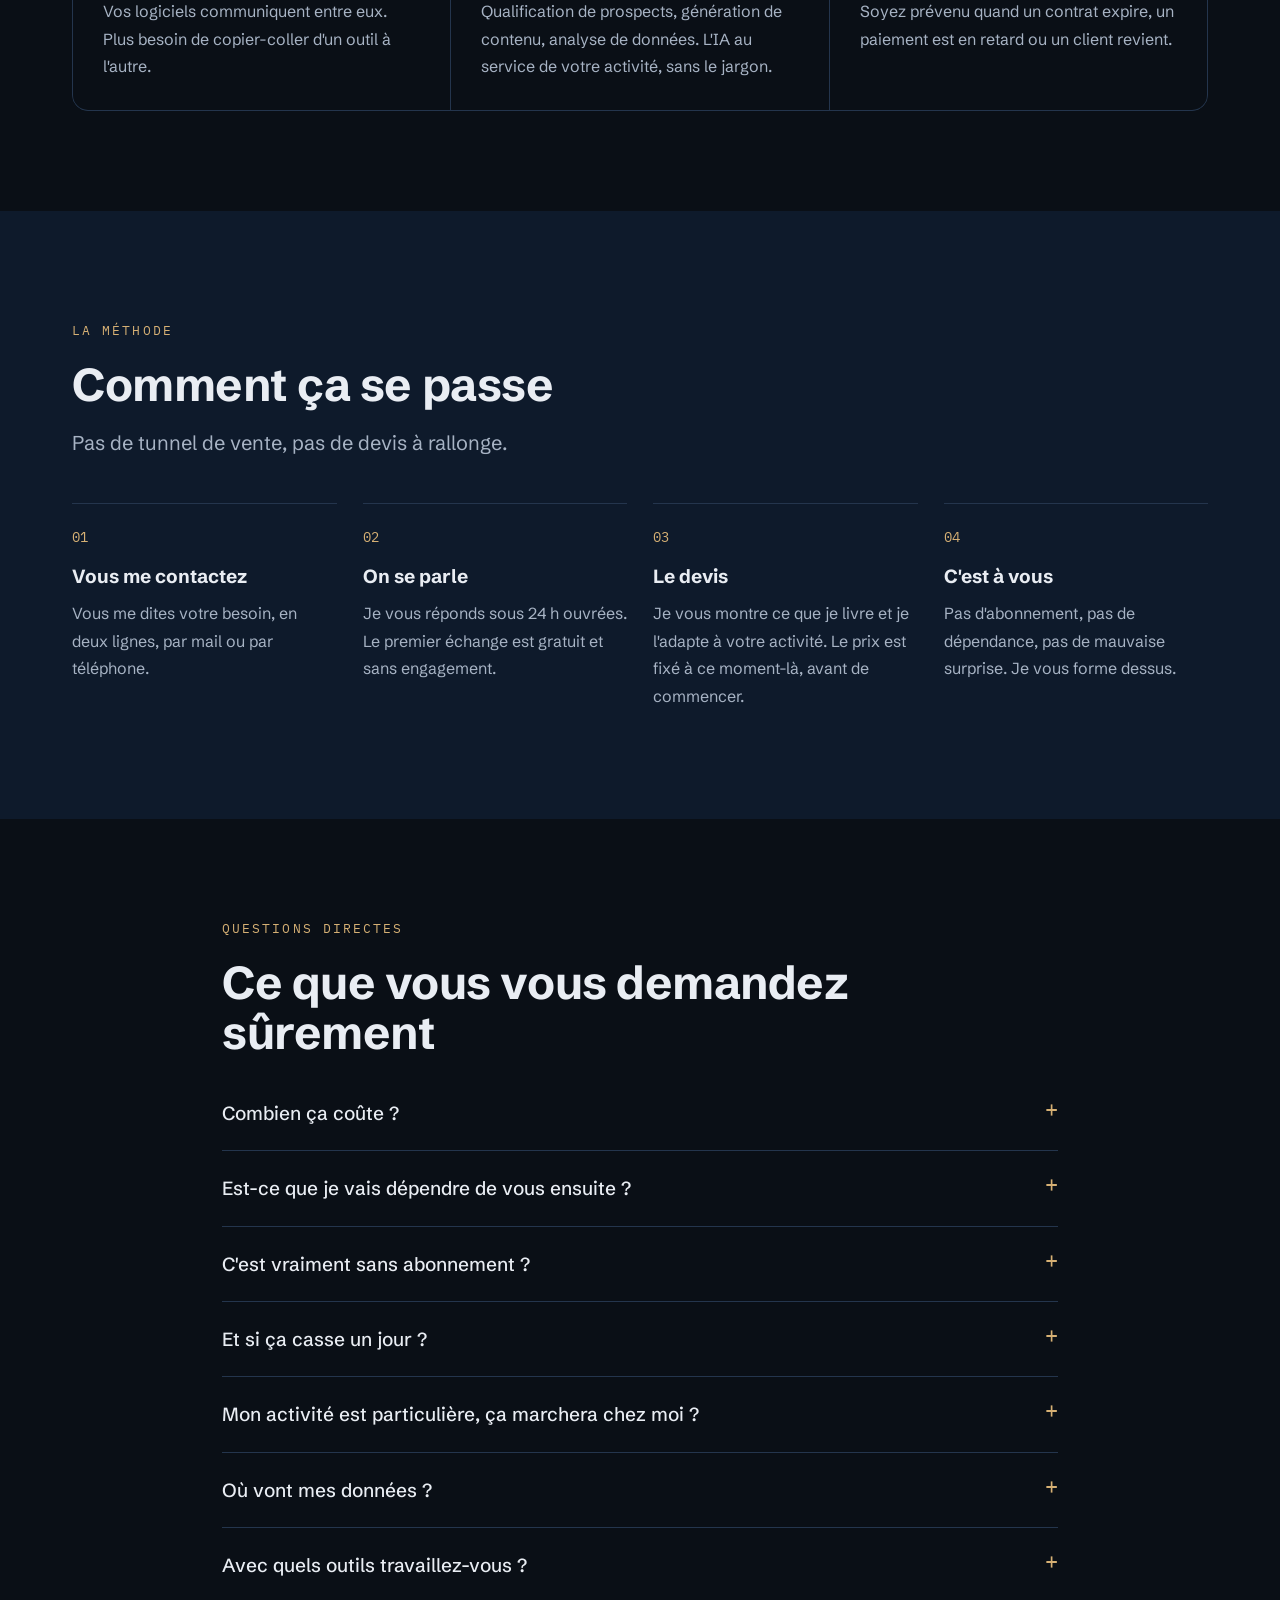
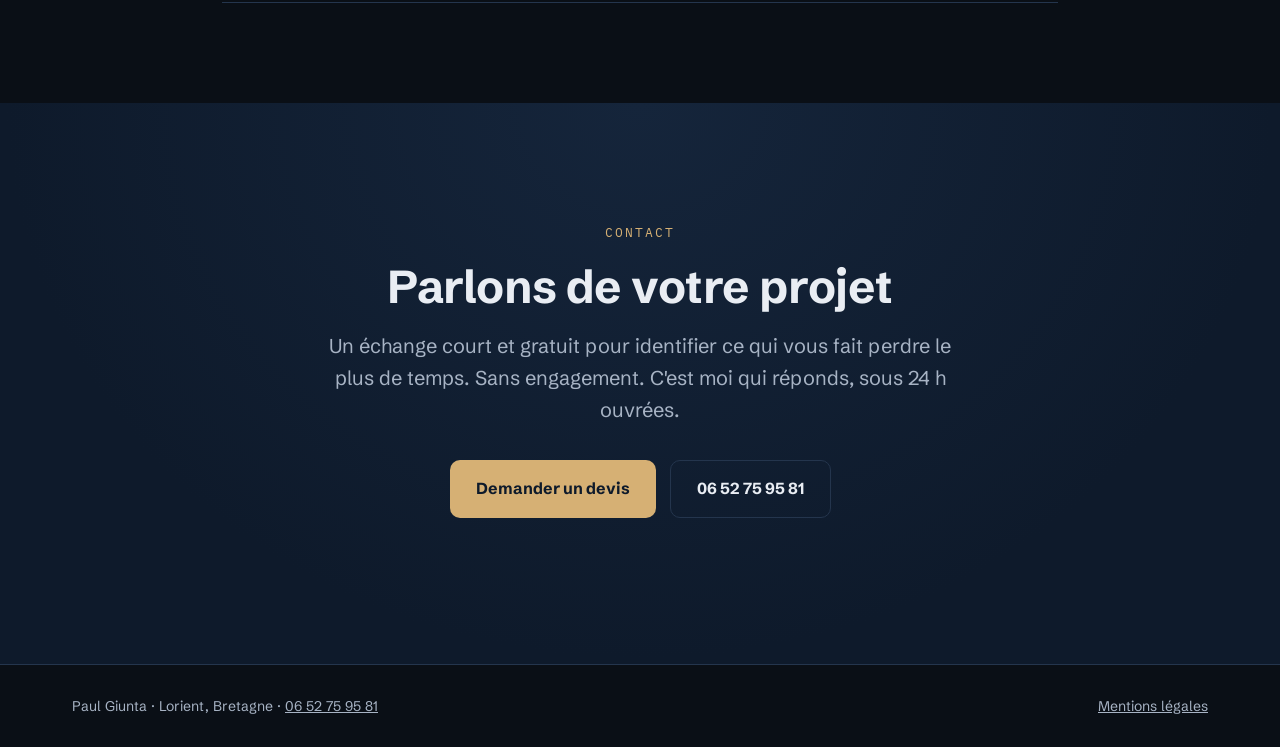
==== commit 09fc2bbd: "Site en une page: qui je suis, puis six réalisations en grandes bandes photo - Une seule page: prése" ====
--- a/index.html
+++ b/index.html
@@ -3,18 +3,17 @@
 <head>
     <meta charset="UTF-8">
     <meta name="viewport" content="width=device-width, initial-scale=1.0">
-    <title>IA Lorient - Automatisation pour TPE et PME à Lorient | Paul Giunta</title>
-    <meta name="description" content="J'automatise les tâches répétitives des TPE et PME de Lorient : devis, relances, reporting, connexion entre outils. Sans changer vos logiciels. Diagnostic gratuit.">
-    <meta name="keywords" content="IA Lorient, automatisation Lorient, intelligence artificielle entreprise Lorient, automatisation PME Bretagne, automatisation TPE Lorient">
+    <title>Automatisation et IA pour TPE à Lorient | Paul Giunta</title>
+    <meta name="description" content="J'automatise les tâches répétitives des TPE et PME de Lorient : devis, relances, reporting, connexion entre outils. Des réalisations qui tournent déjà chez de vrais clients. Sur devis.">
     <link rel="canonical" href="https://ia-lorient.fr">
-    <meta property="og:title" content="IA Lorient - Automatisation pour TPE et PME">
-    <meta property="og:description" content="Je supprime les tâches répétitives des TPE de Lorient. Sans changer vos outils. Diagnostic gratuit.">
+    <meta property="og:title" content="Paul Giunta · Automatisation et IA pour les TPE de Lorient">
+    <meta property="og:description" content="Je supprime les tâches répétitives des TPE de Lorient. Sans changer vos outils. Sur devis.">
     <meta property="og:url" content="https://ia-lorient.fr">
     <meta property="og:type" content="website">
     <meta property="og:locale" content="fr_FR">
     <meta property="og:image" content="https://ia-lorient.fr/2_site_bg.png">
     <meta property="og:site_name" content="IA Lorient">
-    <meta name="color-scheme" content="light">
+    <meta name="color-scheme" content="dark">
     <meta name="darkreader-lock">
 
     <script type="application/ld+json">
@@ -22,7 +21,7 @@
         "@context": "https://schema.org",
         "@type": "ProfessionalService",
         "name": "IA Lorient - Paul Giunta",
-        "description": "Automatisation et intelligence artificielle pour TPE et PME. CRM, relances, reporting, synchronisation entre outils. Catalogue d'outils vendus en propriété, sans abonnement.",
+        "description": "Automatisation et intelligence artificielle pour TPE et PME. CRM, relances, reporting, synchronisation entre outils, sites et boutiques en ligne. Outils vendus en propriété, sans abonnement, sur devis.",
         "url": "https://ia-lorient.fr",
         "email": "paulgiunta@ia-lorient.fr",
         "telephone": "+33652759581",
@@ -32,431 +31,493 @@
             {"@type": "City", "name": "Lorient"},
             {"@type": "City", "name": "Lanester"},
             {"@type": "City", "name": "Hennebont"},
-            {"@type": "City", "name": "Ploemeur"}
+            {"@type": "City", "name": "Ploemeur"},
+            {"@type": "City", "name": "Quimperlé"}
         ],
         "serviceType": ["Automatisation", "Intelligence Artificielle", "CRM", "Integration API"],
         "knowsLanguage": ["fr", "en"],
-        "priceRange": "$$"
+        "sameAs": ["https://www.upwork.com/freelancers/~013a14ee137dd608b3"]
     }
     </script>
 
     <link rel="stylesheet" href="fonts/fonts.css">
     <style>
         :root {
-            --paper: #f6f7f4;
-            --panel: #eceee8;
-            --ink: #182420;
-            --muted: #4a554f;
-            --line: #d8dbd3;
-            --fern: #588157;
-            --hunter: #3a5a40;
-            --pine: #344e41;
-            --paper-on-dark: #dad7cd;
+            --marine: #0E1A2B;
+            --noir: #0A0F16;
+            --surface: #15253B;
+            --ligne: #24354D;
+            --texte: #E9EDF3;
+            --doux: #A7B3C4;
+            --sable: #D6B074;
+            --sable-clair: #E4C694;
         }
         * { margin: 0; padding: 0; box-sizing: border-box; }
-        html { scroll-behavior: smooth; }
-        body {
-            font-family: 'Schibsted Grotesk', system-ui, sans-serif;
-            background: var(--paper);
-            color: var(--ink);
-            line-height: 1.6;
-            font-size: 17px;
+        html { scroll-behavior: smooth; scroll-padding-top: 76px; }
+        body { background: var(--marine); color: var(--texte); font-family: 'Schibsted Grotesk', system-ui, sans-serif; font-size: 17px; line-height: 1.6; -webkit-font-smoothing: antialiased; }
+        img { display: block; max-width: 100%; }
+        a { color: inherit; }
+        .wrap { max-width: 1200px; margin: 0 auto; padding: 0 32px; }
+        .mono { font-family: 'IBM Plex Mono', monospace; }
+        .kicker { font-family: 'IBM Plex Mono', monospace; font-size: 13px; letter-spacing: .16em; text-transform: uppercase; color: var(--sable); margin-bottom: 18px; }
+        h1, h2, h3 { font-weight: 700; line-height: 1.08; letter-spacing: -0.01em; }
+        h2 { font-size: clamp(32px, 3.6vw, 48px); margin-bottom: 18px; }
+        h3 { font-size: clamp(28px, 2.8vw, 40px); margin-bottom: 18px; }
+        .lead { font-size: 20px; color: var(--doux); max-width: 640px; }
+
+        .btn { display: inline-flex; align-items: center; justify-content: center; gap: 10px; background: var(--sable); color: var(--marine); font-weight: 700; font-size: 16px; padding: 15px 26px; border-radius: 10px; text-decoration: none; border: 0; cursor: pointer; transition: background .2s; }
+        .btn:hover { background: var(--sable-clair); }
+        .btn-ghost { background: transparent; color: var(--texte); border: 1px solid var(--ligne); }
+        .btn-ghost:hover { background: var(--surface); }
+        .devis { display: inline-block; font-family: 'IBM Plex Mono', monospace; font-size: 13px; color: var(--sable); border: 1px solid rgba(214,176,116,.4); border-radius: 20px; padding: 5px 12px; margin-bottom: 22px; }
+
+        /* En-tête */
+        .top { position: sticky; top: 0; z-index: 50; background: rgba(14,26,43,.88); backdrop-filter: blur(10px); -webkit-backdrop-filter: blur(10px); border-bottom: 1px solid rgba(255,255,255,.06); }
+        .top .wrap { display: flex; align-items: center; gap: 28px; height: 68px; }
+        .marque { text-decoration: none; font-weight: 700; font-size: 18px; white-space: nowrap; }
+        .marque span { font-family: 'IBM Plex Mono', monospace; font-weight: 400; font-size: 13px; color: var(--doux); margin-left: 8px; }
+        .top nav { display: flex; gap: 26px; margin-left: auto; }
+        .top nav a { text-decoration: none; color: var(--doux); font-size: 15px; }
+        .top nav a:hover { color: var(--texte); }
+        .top .btn { padding: 10px 18px; font-size: 15px; }
+
+        /* Qui je suis */
+        .hero { position: relative; overflow: hidden; }
+        .hero > .wrap { display: grid; grid-template-columns: 1.1fr .9fr; gap: 32px; align-items: end; min-height: calc(100vh - 68px - 96px); padding-top: 40px; }
+        .hero-txt { align-self: center; padding-bottom: 40px; }
+        .hero h1 { font-size: clamp(42px, 5.4vw, 76px); margin-bottom: 24px; }
+        .hero .lead { margin-bottom: 34px; }
+        .ctas { display: flex; flex-wrap: wrap; gap: 14px; margin-bottom: 26px; }
+        .joindre { font-size: 15px; color: var(--doux); }
+        .preuve { font-size: 15px; margin-bottom: 10px; } .preuve a { color: var(--texte); text-decoration: none; border-bottom: 1px solid var(--ligne); }
+        .joindre a { text-decoration: none; color: var(--texte); }
+        .portrait { position: relative; align-self: end; justify-self: center; }
+        .portrait::before { content: ""; position: absolute; left: 50%; bottom: 0; transform: translateX(-50%); width: 104%; aspect-ratio: 1; border-radius: 50%; background: radial-gradient(circle at 50% 40%, #1C3150 0%, var(--surface) 60%, rgba(21,37,59,0) 72%); }
+        .pastille { position: absolute; z-index: 2; left: 2%; bottom: 18%; background: var(--sable); color: var(--marine); font-weight: 700; font-size: 14px; padding: 8px 14px; border-radius: 30px; box-shadow: 0 10px 30px rgba(0,0,0,.35); }
+        .portrait img { position: relative; width: auto; height: auto; max-width: 100%; max-height: min(700px, 76vh); }
+        .parcours { background: var(--noir); border-top: 1px solid var(--ligne); }
+        .parcours .wrap { display: grid; grid-template-columns: repeat(4, 1fr); gap: 24px; padding-top: 26px; padding-bottom: 26px; }
+        .parcours b { display: block; font-size: 17px; }
+        .parcours span { font-size: 14px; color: var(--doux); }
+
+        .bio { padding: 110px 0 64px; }
+        .bio .wrap { display: grid; grid-template-columns: .8fr 1.2fr; gap: 64px; }
+        .bio p { color: var(--doux); font-size: 18px; margin-bottom: 18px; }
+        .bio p strong { color: var(--texte); font-weight: 500; }
+
+        /* Avis */
+        .avis { padding: 0 0 100px; }
+        .avis-grille { display: grid; grid-template-columns: 1fr 1fr; gap: 22px; }
+        .avis-carte { background: var(--surface); border: 1px solid var(--ligne); border-radius: 16px; padding: 30px 32px; }
+        .avis-carte blockquote { font-size: 18px; line-height: 1.6; margin-bottom: 18px; }
+        .avis-carte figcaption { font-size: 14px; color: var(--doux); }
+        .etoiles { color: var(--sable); letter-spacing: 2px; margin-right: 6px; }
+        .avis-lien { margin-top: 20px; } .avis-lien a { color: var(--sable); font-weight: 700; text-decoration: none; }
+
+        /* Réalisations */
+        .real-intro { padding: 100px 0 56px; background: var(--noir); }
+        .real-intro .lead { max-width: 760px; }
+        .bande-photo { position: relative; min-height: min(80vh, 720px); display: flex; align-items: center; background: var(--noir) var(--photo) center / cover no-repeat; }
+        .bande-photo h3 { font-size: clamp(34px, 3.6vw, 54px); }
+        .bande-photo::before { content: ""; position: absolute; inset: 0; background: linear-gradient(90deg, rgba(10,15,22,.94) 0%, rgba(10,15,22,.78) 38%, rgba(10,15,22,.15) 72%, rgba(10,15,22,0) 100%); }
+        .bande-photo .wrap { position: relative; width: 100%; }
+        .bande-photo .txt { max-width: 560px; }
+        .bande-photo p { color: #D3DAE4; font-size: 18px; margin-bottom: 18px; }
+        .points { list-style: none; margin: 0 0 26px; }
+        .points li { position: relative; padding-left: 22px; color: var(--doux); margin-bottom: 8px; font-size: 16px; }
+        .points li::before { content: ""; position: absolute; left: 0; top: 11px; width: 8px; height: 8px; border-radius: 50%; background: var(--sable); }
+        .captures { background: var(--noir); padding: 26px 0 90px; }
+        .captures .wrap { display: grid; grid-template-columns: repeat(3, 1fr); gap: 20px; max-width: 1400px; }
+        .captures.une .wrap { grid-template-columns: 1fr; max-width: 1000px; }
+        .captures.deux .wrap { grid-template-columns: 1.7fr 1fr; align-items: end; }
+        .captures figure img { border-radius: 12px; border: 1px solid var(--ligne); }
+        .captures figcaption, .bande-split figcaption { font-size: 14px; color: var(--doux); margin-top: 10px; }
+
+        /* Une bande par produit, comme un en-tete Shopify: sa propre couleur de fond, une image
+           immense qui deborde du bord de l'ecran, le texte de l'autre cote. */
+        .bande-split { position: relative; overflow: hidden; background: var(--fond, var(--marine)); }
+        .bande-split .wrap { max-width: none; padding: 0; display: grid; grid-template-columns: 57% 43%; align-items: center; min-height: min(88vh, 800px); }
+        .bande-split.inverse .wrap { grid-template-columns: 43% 57%; }
+        .bande-split.inverse .visuel { order: 2; }
+        .bande-split .txt { padding: 88px max(32px, calc((100vw - 1200px) / 2 + 32px)) 88px 64px; }
+        .bande-split.inverse .txt { padding: 88px 64px 88px max(32px, calc((100vw - 1200px) / 2 + 32px)); }
+        .bande-split p { color: var(--doux); font-size: 18px; margin-bottom: 18px; }
+        .visuel { position: relative; padding: 72px 0; }
+        .visuel > img { width: 105%; max-width: none; margin-left: -5%; border-radius: 0 18px 18px 0; box-shadow: 0 40px 100px rgba(0,0,0,.5); }
+        .bande-split.inverse .visuel > img { margin-left: 0; border-radius: 18px 0 0 18px; }
+        .bande-split figcaption { padding: 0 24px 0 max(32px, calc((100vw - 1200px) / 2 + 32px)); }
+        .bande-split.inverse figcaption { padding: 0 max(32px, calc((100vw - 1200px) / 2 + 32px)) 0 24px; text-align: right; }
+        .visuel .tel { position: absolute; width: 24%; right: 7%; bottom: 13%; border-radius: 14px; box-shadow: 0 24px 60px rgba(0,0,0,.55); }
+
+        .missions { padding: 100px 0; background: var(--marine); }
+        .cartes { display: grid; grid-template-columns: repeat(3, 1fr); gap: 22px; margin-top: 40px; }
+        .carte { background: var(--surface); border: 1px solid var(--ligne); border-radius: 16px; padding: 30px; display: flex; flex-direction: column; }
+        .carte h4 { font-size: 22px; line-height: 1.2; margin-bottom: 12px; }
+        .carte p { color: var(--doux); font-size: 16px; margin-bottom: 20px; flex: 1; }
+        .carte .lien { color: var(--sable); text-decoration: none; font-weight: 700; font-size: 15px; }
+
+        .offres { padding: 100px 0; background: var(--noir); }
+        .offres .grille { display: grid; grid-template-columns: repeat(3, 1fr); gap: 1px; background: var(--ligne); border: 1px solid var(--ligne); border-radius: 16px; overflow: hidden; margin-top: 40px; }
+        .offres .grille div { background: var(--noir); padding: 30px; }
+        .offres b { display: block; font-size: 19px; margin-bottom: 8px; }
+        .offres span { color: var(--doux); font-size: 16px; }
+
+        /* Méthode */
+        .methode { padding: 110px 0; }
+        .etapes { display: grid; grid-template-columns: repeat(4, 1fr); gap: 26px; margin-top: 44px; counter-reset: e; }
+        .etapes li { list-style: none; border-top: 1px solid var(--ligne); padding-top: 22px; }
+        .etapes li::before { counter-increment: e; content: "0" counter(e); display: block; font-family: 'IBM Plex Mono', monospace; color: var(--sable); font-size: 14px; margin-bottom: 12px; }
+        .etapes b { display: block; font-size: 19px; margin-bottom: 8px; }
+        .etapes span { color: var(--doux); font-size: 16px; }
+
+        /* Questions */
+        .questions { padding: 100px 0; background: var(--noir); }
+        .questions .wrap { max-width: 900px; }
+        details { border-bottom: 1px solid var(--ligne); padding: 22px 0; }
+        summary { cursor: pointer; font-size: 19px; font-weight: 500; list-style: none; display: flex; justify-content: space-between; gap: 20px; }
+        summary::after { content: "+"; color: var(--sable); font-family: 'IBM Plex Mono', monospace; font-size: 22px; line-height: 1; }
+        details[open] summary::after { content: "×"; }
+        summary::-webkit-details-marker { display: none; }
+        details p { color: var(--doux); margin-top: 12px; font-size: 16px; }
+
+        /* Contact */
+        .contact { padding: 120px 0; text-align: center; background: radial-gradient(ellipse at 50% 0%, var(--surface) 0%, var(--marine) 70%); }
+        .contact .lead { margin: 0 auto 34px; }
+        .contact .ctas { justify-content: center; }
+        footer { background: var(--noir); border-top: 1px solid var(--ligne); padding: 30px 0; font-size: 14px; color: var(--doux); }
+        footer .wrap { display: flex; flex-wrap: wrap; gap: 10px 24px; justify-content: space-between; }
+        footer a { color: var(--doux); }
+
+        /* Fenêtre de contact */
+        .modal-overlay { position: fixed; inset: 0; background: rgba(5,9,14,.72); display: none; align-items: center; justify-content: center; padding: 16px; z-index: 100; }
+        .modal-overlay.open { display: flex; }
+        .modal { position: relative; background: var(--surface); border: 1px solid var(--ligne); border-radius: 18px; padding: 34px; max-width: 480px; width: 100%; }
+        .modal h3 { font-size: 24px; margin-bottom: 10px; padding-right: 28px; }
+        .m-intro { color: var(--doux); font-size: 16px; margin-bottom: 20px; }
+        .m-close { position: absolute; top: 14px; right: 16px; background: none; border: 0; color: var(--doux); font-size: 28px; cursor: pointer; }
+        .contact-block { border: 1px solid var(--ligne); border-radius: 12px; margin-bottom: 18px; }
+        .cb-row { display: flex; justify-content: space-between; align-items: center; gap: 12px; padding: 14px 16px; }
+        .cb-row + .cb-row { border-top: 1px solid var(--ligne); }
+        .cb-label { font-family: 'IBM Plex Mono', monospace; font-size: 12px; color: var(--doux); }
+        .cb-val { font-weight: 500; word-break: break-all; }
+        .copy-btn { background: transparent; border: 1px solid var(--ligne); color: var(--texte); border-radius: 8px; padding: 7px 12px; font-size: 14px; cursor: pointer; text-decoration: none; white-space: nowrap; }
+        .copy-btn.done { border-color: var(--sable); color: var(--sable); }
+        .m-open { width: 100%; }
+        .m-note { color: var(--doux); font-size: 13px; margin-top: 14px; }
+
+        /* Barre fixe du téléphone: appeler ou écrire, toujours à portée du pouce */
+        .barre-tel { display: none; position: fixed; left: 0; right: 0; bottom: 0; z-index: 60; gap: 10px; padding: 10px 16px calc(10px + env(safe-area-inset-bottom)); background: rgba(10,15,22,.94); backdrop-filter: blur(10px); -webkit-backdrop-filter: blur(10px); border-top: 1px solid var(--ligne); }
+        .barre-tel .btn { flex: 1; padding: 13px 10px; }
+
+        /* Téléphone */
+        @media (max-width: 900px) {
+            .wrap { padding: 0 16px; }
+            .top nav, .marque span { display: none; }
+            .top .btn { margin-left: auto; }
+            .hero > .wrap { grid-template-columns: 1fr; min-height: 0; padding-top: 40px; gap: 10px; }
+            .hero-txt { padding-bottom: 0; }
+            .portrait { order: -1; }
+            .portrait { width: 100%; display: flex; justify-content: center; }
+            .portrait img { max-height: 300px; }
+            body { padding-bottom: 76px; }
+            .barre-tel { display: flex; }
+            .parcours .wrap { grid-template-columns: 1fr 1fr; gap: 18px; }
+            .bio, .missions, .offres, .methode, .questions { padding: 72px 0; }
+            .bio .wrap { grid-template-columns: 1fr; gap: 34px; }
+            .bande-split .wrap, .bande-split.inverse .wrap { grid-template-columns: 1fr; min-height: 0; }
+            .bande-split .visuel, .bande-split.inverse .visuel { order: 0; padding: 0; }
+            .visuel > img, .bande-split.inverse .visuel > img { width: 100%; margin: 0; border-radius: 0; box-shadow: none; }
+            .bande-split figcaption, .bande-split.inverse figcaption { padding: 10px 16px 0; text-align: left; }
+            .bande-split .txt, .bande-split.inverse .txt { padding: 26px 16px 64px; }
+            .visuel .tel { width: 27%; right: 5%; bottom: 22%; }
+            .bande-photo { min-height: 0; align-items: flex-end; padding-top: 230px; background-size: auto 260px; background-position: 80% top; }
+            .captures .wrap, .captures.une .wrap, .captures.deux .wrap { display: flex; overflow-x: auto; scroll-snap-type: x mandatory; gap: 12px; padding-bottom: 6px; }
+            .captures figure { flex: 0 0 86%; scroll-snap-align: start; }
+            .captures.une figure { flex-basis: 100%; }
+            .bande-photo::before { background: linear-gradient(180deg, rgba(10,15,22,0) 0px, rgba(10,15,22,.6) 150px, var(--noir) 260px); }
+            .bande-photo .wrap { padding-bottom: 20px; }
+            .cartes, .offres .grille, .etapes, .avis-grille { grid-template-columns: 1fr; }
+            .avis { padding: 0 0 72px; }
+            .real-intro { padding: 72px 0 40px; }
+            .contact { padding: 80px 0; }
         }
-        a { color: var(--fern); text-underline-offset: 3px; }
-        a:focus-visible, summary:focus-visible { outline: 2px solid var(--fern); outline-offset: 3px; }
-        .mono { font-family: 'IBM Plex Mono', monospace; }
-        .wrap { max-width: 1080px; margin: 0 auto; padding: 0 clamp(1.2rem, 4vw, 2rem); }
-
-        header {
-            position: sticky; top: 0; z-index: 100;
-            background: rgba(246,247,244,0.92); backdrop-filter: blur(8px);
-            border-bottom: 1px solid var(--line);
-        }
-        .head-in {
-            max-width: 1080px; margin: 0 auto; padding: 0.8rem clamp(1.2rem, 4vw, 2rem);
-            display: flex; align-items: center; justify-content: space-between; gap: 1rem; flex-wrap: wrap;
-        }
-        .brand { font-weight: 700; color: var(--ink); text-decoration: none; font-size: 1.02rem; letter-spacing: -0.01em; }
-        .brand small { font-weight: 400; color: var(--muted); }
-        .head-right { display: flex; align-items: center; gap: clamp(0.9rem, 2.5vw, 1.8rem); }
-        .head-right nav { display: flex; gap: clamp(0.9rem, 2vw, 1.4rem); }
-        .head-right nav a { color: var(--muted); text-decoration: none; font-size: 0.95rem; font-weight: 500; }
-        .head-right nav a:hover { color: var(--ink); }
-        .head-right nav a.active { color: var(--ink); border-bottom: 2px solid var(--fern); padding-bottom: 2px; }
-        .head-tel { font-family: 'IBM Plex Mono', monospace; font-size: 0.88rem; color: var(--ink); text-decoration: none; }
-        .head-tel:hover { color: var(--hunter); }
-        @media (max-width: 640px) { .head-tel { display: none; } }
-
-        /* ── Hero split ─────────────────────── */
-        .hero { display: grid; grid-template-columns: minmax(0, 3fr) minmax(0, 2fr); gap: clamp(1.5rem, 5vw, 4rem); align-items: center; padding: clamp(3.5rem, 9vh, 6rem) 0 clamp(2.5rem, 6vh, 4rem); }
-        @media (max-width: 780px) { .hero { grid-template-columns: 1fr; } }
-        .kicker { font-family: 'IBM Plex Mono', monospace; font-size: 0.82rem; color: var(--fern); font-weight: 600; margin-bottom: 1.1rem; }
-        h1 {
-            font-size: clamp(2rem, 4.6vw, 3.3rem); font-weight: 700; line-height: 1.06;
-            letter-spacing: -0.02em; text-wrap: balance; margin-bottom: 1.2rem; max-width: 18ch;
-        }
-        .hero p.lead { font-size: clamp(1.02rem, 1.6vw, 1.2rem); color: var(--muted); max-width: 52ch; margin-bottom: 0.7rem; }
-        .hero p.strong { font-weight: 500; color: var(--ink); max-width: 52ch; margin-bottom: 2rem; }
-        .hero p.strong b { color: var(--hunter); }
-        .btn {
-            display: inline-block; background: var(--hunter); color: #fff;
-            padding: 0.85rem 1.7rem; border-radius: 6px; text-decoration: none;
-            font-weight: 500; font-size: 1rem; transition: background 0.3s;
-        }
-        .btn:hover { background: var(--fern); }
-        .btn-light { background: var(--paper); color: var(--pine); }
-        .btn-light:hover { background: #fff; }
-        .contact-line { margin-top: 1rem; font-family: 'IBM Plex Mono', monospace; font-size: 0.85rem; color: var(--muted); }
-        .contact-line a { color: var(--muted); text-decoration: none; }
-        .contact-line a:hover { color: var(--ink); }
-
-        .hero-photo { border: 1px solid var(--line); border-radius: 8px; overflow: hidden; background: var(--panel); }
-        .hero-photo img { display: block; width: 100%; aspect-ratio: 4/5; object-fit: cover; object-position: center 12%; }
-        .hero-photo figcaption { font-family: 'IBM Plex Mono', monospace; font-size: 0.78rem; color: var(--muted); padding: 0.7rem 0.9rem; border-top: 1px solid var(--line); }
-
-        .marks { border-top: 1px solid var(--line); border-bottom: 1px solid var(--line); }
-        .marks-in {
-            max-width: 1080px; margin: 0 auto; padding: 0.85rem clamp(1.2rem, 4vw, 2rem);
-            display: flex; flex-wrap: wrap; gap: 0.4rem 2.2rem;
-            font-family: 'IBM Plex Mono', monospace; font-size: 0.8rem; color: var(--muted);
-        }
-
-        section { padding: clamp(2.8rem, 7vh, 4.5rem) 0; }
-        section + section { border-top: 1px solid var(--line); }
-        .sec-label { font-family: 'IBM Plex Mono', monospace; font-size: 0.82rem; color: var(--fern); font-weight: 600; margin-bottom: 0.9rem; }
-        h2 { font-size: clamp(1.5rem, 3vw, 2.1rem); font-weight: 700; letter-spacing: -0.015em; margin-bottom: 0.8rem; text-wrap: balance; }
-        .sec-lead { color: var(--muted); max-width: 60ch; margin-bottom: 2rem; }
-
-        /* ── Avant / après (table) ──────────── */
-        table.ba { width: 100%; border-collapse: collapse; background: var(--panel); border: 1px solid var(--line); border-radius: 8px; overflow: hidden; font-size: 0.97rem; }
-        table.ba th { font-family: 'IBM Plex Mono', monospace; font-size: 0.78rem; font-weight: 600; text-transform: lowercase; color: var(--muted); text-align: left; padding: 0.8rem 1.1rem; border-bottom: 1px solid var(--line); }
-        table.ba td { padding: 0.9rem 1.1rem; border-bottom: 1px solid var(--line); vertical-align: top; }
-        table.ba tr:last-child td { border-bottom: 0; }
-        table.ba td.k { font-weight: 600; width: 18%; }
-        table.ba td.avant { color: var(--muted); width: 38%; }
-        table.ba td.apres { color: var(--ink); font-weight: 500; }
-        table.ba td.apres::before { content: "→ "; color: var(--fern); font-weight: 700; }
-        @media (max-width: 700px) {
-            table.ba, table.ba tbody, table.ba tr, table.ba td, table.ba th { display: block; }
-            table.ba thead { display: none; }
-            table.ba td { border-bottom: 0; padding: 0.35rem 1rem; }
-            table.ba td.k { padding-top: 1rem; }
-            table.ba tr { border-bottom: 1px solid var(--line); padding-bottom: 0.8rem; }
-        }
-
-        /* ── Liste éditoriale services ──────── */
-        ol.svc { list-style: none; counter-reset: sv; max-width: 760px; }
-        ol.svc li { counter-increment: sv; padding: 1.15rem 0 1.15rem 3.4rem; position: relative; border-top: 1px solid var(--line); }
-        ol.svc li:first-child { border-top: 0; }
-        ol.svc li::before {
-            content: "0" counter(sv); position: absolute; left: 0; top: 1.2rem;
-            font-family: 'IBM Plex Mono', monospace; font-size: 0.95rem; font-weight: 600; color: var(--fern);
-        }
-        ol.svc li b { font-weight: 600; display: block; }
-        ol.svc li span { color: var(--muted); font-size: 0.97rem; }
-
-        /* ── Cas réels ──────────────────────── */
-        .case { border-top: 1px solid var(--line); padding: 1.3rem 0; display: grid; grid-template-columns: minmax(0, 1fr) minmax(0, 2fr); gap: 1rem 2.5rem; max-width: 900px; }
-        .case:first-of-type { border-top: 0; }
-        @media (max-width: 700px) { .case { grid-template-columns: 1fr; gap: 0.4rem; } }
-        .case h3 { font-size: 1.05rem; font-weight: 700; }
-        .case .r { font-family: 'IBM Plex Mono', monospace; font-size: 0.8rem; color: var(--fern); margin-top: 0.2rem; }
-        .case p { color: var(--muted); font-size: 0.97rem; }
-
-        /* ── Qui répond ─────────────────────── */
-        .who { display: grid; grid-template-columns: minmax(0, 1fr) minmax(0, 3fr); gap: clamp(1.2rem, 3vw, 2.5rem); align-items: start; max-width: 900px; }
-        @media (max-width: 700px) { .who { grid-template-columns: 1fr; } }
-        .who img { width: 100%; max-width: 220px; border-radius: 8px; border: 1px solid var(--line); display: block; }
-        .who p { color: var(--muted); margin-bottom: 0.8rem; max-width: 60ch; }
-        .who p.name { color: var(--ink); font-weight: 600; margin-bottom: 0.1rem; }
-        .who .r { font-family: 'IBM Plex Mono', monospace; font-size: 0.8rem; color: var(--fern); margin-bottom: 1rem; }
-
-        .faq { max-width: 720px; }
-        details { border-top: 1px solid var(--line); }
-        details:last-child { border-bottom: 1px solid var(--line); }
-        summary { cursor: pointer; padding: 1rem 0; font-weight: 600; font-size: 1.02rem; list-style: none; position: relative; padding-right: 2rem; }
-        summary::-webkit-details-marker { display: none; }
-        summary::after { content: "+"; position: absolute; right: 0.2rem; top: 0.9rem; font-family: 'IBM Plex Mono', monospace; color: var(--fern); font-size: 1.1rem; }
-        details[open] summary::after { content: "–"; }
-        details .a { padding: 0 0 1.2rem; color: var(--muted); max-width: 62ch; }
-
-        .final { background: var(--pine); color: var(--paper-on-dark); }
-        .final-in { max-width: 1080px; margin: 0 auto; padding: clamp(3rem, 8vh, 5rem) clamp(1.2rem, 4vw, 2rem) 2.2rem; }
-        .final h2 { color: #fff; margin-bottom: 0.6rem; }
-        .final p { max-width: 56ch; margin-bottom: 1.8rem; color: var(--paper-on-dark); }
-        .final .contact-line { color: var(--paper-on-dark); }
-        .final .contact-line a { color: var(--paper-on-dark); }
-        .final .contact-line a:hover { color: #fff; }
-        .foot {
-            border-top: 1px solid rgba(218,215,205,0.25); margin-top: 2.6rem; padding-top: 1.3rem;
-            display: flex; justify-content: space-between; flex-wrap: wrap; gap: 0.5rem;
-            font-size: 0.82rem; color: rgba(218,215,205,0.75);
-        }
-        .foot a { color: rgba(218,215,205,0.75); text-decoration: none; }
-        .foot a:hover { color: #fff; }
-
-        /* ── Modal contact ──────────────────── */
-        .modal-overlay { position: fixed; inset: 0; background: rgba(24,36,32,0.55); backdrop-filter: blur(3px); display: none; align-items: center; justify-content: center; padding: 1.5rem; z-index: 500; }
-        .modal-overlay.open { display: flex; }
-        .modal { background: var(--paper); border: 1px solid var(--line); border-radius: 12px; max-width: 460px; width: 100%; padding: clamp(1.6rem, 4vw, 2.3rem); box-shadow: 0 24px 70px rgba(24,36,32,0.28); position: relative; }
-        .modal h3 { font-size: 1.35rem; font-weight: 700; letter-spacing: -0.01em; margin-bottom: 0.6rem; padding-right: 1.5rem; }
-        .modal .m-intro { color: var(--muted); font-size: 0.97rem; margin-bottom: 1.4rem; }
-        .modal .contact-block { background: var(--panel); border: 1px solid var(--line); border-radius: 8px; padding: 0.4rem 1.1rem; margin-bottom: 1.2rem; }
-        .modal .cb-row { display: flex; align-items: center; justify-content: space-between; gap: 0.8rem; padding: 0.85rem 0; }
-        .modal .cb-row + .cb-row { border-top: 1px solid var(--line); }
-        .modal .cb-label { font-family: 'IBM Plex Mono', monospace; font-size: 0.7rem; color: var(--muted); text-transform: uppercase; letter-spacing: 0.04em; margin-bottom: 0.15rem; }
-        .modal .cb-val { font-family: 'IBM Plex Mono', monospace; font-size: 0.95rem; color: var(--ink); font-weight: 600; }
-        .modal .copy-btn { flex-shrink: 0; background: transparent; border: 1px solid var(--line); color: var(--hunter); border-radius: 6px; padding: 0.45rem 0.9rem; font-size: 0.85rem; font-weight: 600; cursor: pointer; text-decoration: none; transition: all 0.2s; font-family: inherit; }
-        .modal .copy-btn:hover { background: var(--panel); border-color: var(--fern); }
-        .modal .copy-btn.done { background: var(--fern); color: #fff; border-color: var(--fern); }
-        .modal .m-open { display: block; width: 100%; text-align: center; }
-        .modal .m-note { font-size: 0.83rem; color: var(--muted); margin-top: 1.1rem; line-height: 1.55; }
-        .modal .m-close { position: absolute; top: 0.9rem; right: 1rem; background: transparent; border: 0; font-size: 1.6rem; line-height: 1; color: var(--muted); cursor: pointer; padding: 0.2rem 0.4rem; }
-        .modal .m-close:hover { color: var(--ink); }
-        @media (prefers-reduced-motion: no-preference) { .modal-overlay.open .modal { animation: modal-in 0.22s ease; } }
-        @keyframes modal-in { from { opacity: 0; transform: translateY(12px); } to { opacity: 1; transform: none; } }
     </style>
-    <script type="application/ld+json">
-{
-    "@context": "https://schema.org",
-    "@type": "FAQPage",
-    "mainEntity": [
-        {
-            "@type": "Question",
-            "name": "Est-ce que je vais dépendre de vous ensuite ?",
-            "acceptedAnswer": {
-                "@type": "Answer",
-                "text": "Non. Ce que j'installe vous appartient et tourne sur vos comptes. Je documente ce que je livre, je vous forme dessus, et si on arrête de travailler ensemble, tout continue de fonctionner."
-            }
-        },
-        {
-            "@type": "Question",
-            "name": "Et si ça casse un jour ?",
-            "acceptedAnswer": {
-                "@type": "Answer",
-                "text": "Les corrections de ce que j'ai livré sont incluses : si quelque chose ne marche pas comme convenu, je le corrige, sans facturer. Les évolutions importantes font l'objet d'un devis, annoncé avant, jamais après."
-            }
-        },
-        {
-            "@type": "Question",
-            "name": "Où vont mes données ?",
-            "acceptedAnswer": {
-                "@type": "Answer",
-                "text": "Elles restent dans vos outils, sur vos comptes. Quand une IA intervient, elle est utilisée en mode professionnel : vos données ne servent jamais à entraîner des modèles publics."
-            }
-        },
-        {
-            "@type": "Question",
-            "name": "Combien ça coûte ?",
-            "acceptedAnswer": {
-                "@type": "Answer",
-                "text": "Le diagnostic est gratuit et sans engagement. Ensuite, chaque projet a un devis fixe, établi avant de commencer. Vous savez ce que vous payez avant que je travaille, pas après. Les outils du catalogue ont leur prix affiché."
-            }
-        },
-        {
-            "@type": "Question",
-            "name": "Avec quels outils travaillez-vous ?",
-            "acceptedAnswer": {
-                "@type": "Answer",
-                "text": "Vos outils d'abord : l'objectif est de ne pas changer vos habitudes. Côté technique, je travaille notamment avec n8n, Make, Zapier, Claude, OpenAI, Google Sheets, Notion, Airtable et Python."
-            }
-        }
-    ]
-}
-    </script>
 </head>
 <body>
 
-<header>
-    <div class="head-in">
-        <a class="brand" href="/">IA Lorient <small>· Paul Giunta</small></a>
-        <div class="head-right">
-            <nav>
-                <a href="/" class="active">Automatisation</a>
-                <a href="/catalogue.html">Catalogue</a>
-            </nav>
-            <a class="head-tel" href="tel:+33652759581">06 52 75 95 81</a>
-        </div>
+<header class="top">
+    <div class="wrap">
+        <a class="marque" href="#qui">Paul Giunta<span>IA Lorient</span></a>
+        <nav>
+            <a href="#qui">Qui je suis</a>
+            <a href="#realisations">Réalisations</a>
+            <a href="#methode">Méthode</a>
+            <a href="#questions">Questions</a>
+        </nav>
+        <a class="btn js-contact" href="mailto:paulgiunta@ia-lorient.fr?subject=Demande%20de%20devis">Demander un devis</a>
     </div>
 </header>
 
-<div class="hero wrap">
-    <div>
-        <p class="kicker">Lorient · automatisation · IA</p>
-        <h1>Je supprime les tâches répétitives des TPE de Lorient.</h1>
-        <p class="lead">Devis, relances, reporting, ressaisies entre logiciels&nbsp;: je les automatise, sans changer vos outils.</p>
-        <p class="strong">Vous gagnez <b>plusieurs heures chaque semaine</b>, et vous les consacrez à votre métier.</p>
-        <a class="btn js-contact" data-product="Diagnostic gratuit" href="mailto:paulgiunta@ia-lorient.fr?subject=Diagnostic%20gratuit&amp;body=Bonjour%20Paul%2C%0D%0A%0D%0AMon%20activit%C3%A9%20%3A%20%0D%0ACe%20qui%20me%20fait%20perdre%20le%20plus%20de%20temps%20%3A%20%0D%0AMon%20t%C3%A9l%C3%A9phone%20%3A%20">Diagnostic gratuit</a>
-        <p class="contact-line"><a href="mailto:paulgiunta@ia-lorient.fr">paulgiunta@ia-lorient.fr</a> &nbsp;·&nbsp; <a href="tel:+33652759581">06 52 75 95 81</a></p>
-    </div>
-    <figure class="hero-photo">
-        <img src="2_site_bg.png" alt="Paul Giunta, automaticien à Lorient" loading="eager">
-        <figcaption>Paul Giunta · Lorient · ex-ingénieur Naval Group</figcaption>
-    </figure>
-</div>
-
-<div class="marks">
-    <div class="marks-in">
-        <span>basé à Lorient, Bretagne Sud</span>
-        <span>TPE &amp; PME locales</span>
-        <span>ex-ingénieur Naval Group (3 ans)</span>
-        <span>diagnostic gratuit, sans engagement</span>
-    </div>
-</div>
-
-<section id="exemples">
-    <div class="wrap">
-        <p class="sec-label">Avant / après</p>
-        <h2>Ce que l'automatisation change pour vous</h2>
-        <p class="sec-lead">Pas de jargon. Trois situations du quotidien d'une TPE.</p>
-        <table class="ba">
-            <thead>
-                <tr><th>tâche</th><th>avant</th><th>après</th></tr>
-            </thead>
-            <tbody>
-                <tr>
-                    <td class="k">Devis &amp; factures</td>
-                    <td class="avant">Vous les saisissez à la main, un par un, le soir.</td>
-                    <td class="apres">Générés et envoyés automatiquement depuis vos données, en quelques secondes.</td>
-                </tr>
-                <tr>
-                    <td class="k">Relances clients</td>
-                    <td class="avant">Vous oubliez de relancer, et vous perdez des ventes.</td>
-                    <td class="apres">Relances et rappels envoyés tout seuls, au bon moment, avec le bon message.</td>
-                </tr>
-                <tr>
-                    <td class="k">Reporting</td>
-                    <td class="avant">Vous compilez vos chiffres dans Excel chaque semaine.</td>
-                    <td class="apres">Un tableau de bord toujours à jour, sans que vous ayez à y toucher.</td>
-                </tr>
-            </tbody>
-        </table>
-    </div>
-</section>
-
-<section>
-    <div class="wrap">
-        <p class="sec-label">Ils m'ont fait confiance</p>
-        <h2>Des entreprises que j'ai aidées à gagner du temps</h2>
-        <p class="sec-lead">Cinq missions livrées, et ce qu'elles ont changé au quotidien.</p>
-        <div class="case">
-            <div>
-                <h3>E-commerce</h3>
-                <p class="r">moteur de boutiques en ligne</p>
+<section class="hero" id="qui">
+    <div class="wrap">
+        <div class="hero-txt">
+            <p class="kicker">Lorient · automatisation · IA</p>
+            <h1>Je supprime les tâches répétitives des TPE de Lorient.</h1>
+            <p class="lead">Devis, relances, reporting, ressaisies entre logiciels : je les automatise, sans changer vos outils. Vous gagnez plusieurs heures chaque semaine, et vous les consacrez à votre métier.</p>
+            <div class="ctas">
+                <a class="btn js-contact" href="mailto:paulgiunta@ia-lorient.fr?subject=Demande%20de%20devis">Demander un devis</a>
+                <a class="btn btn-ghost" href="#realisations">Voir mes réalisations</a>
             </div>
-            <p>À partir de quelques documents (une page qui plaît, une fiche produit, le ton de la marque), un moteur fabrique une boutique Shopify complète&nbsp;: pages, collections, version mobile, textes relus. Chaque produit rangé reçoit sa fiche rédigée, ses photos studio et portées pour chaque couleur, et ses images traduites. Une boutique qui prenait des jours se monte en moins d'une heure.</p>
-        </div>
-        <div class="case">
-            <div>
-                <h3>Agence commerciale</h3>
-                <p class="r">suivi commercial automatisé</p>
-            </div>
-            <p>Appels, ventes et tableaux de bord par commercial se mettent à jour tout seuls. Un reporting fiable en temps réel, fini les compilations à la main, et du temps rendu à l'équipe pour vendre plutôt que saisir des chiffres.</p>
-        </div>
-        <div class="case">
-            <div>
-                <h3>Coaching</h3>
-                <p class="r">onboarding client automatisé</p>
-            </div>
-            <p>Le formulaire d'inscription devient un programme personnalisé livré automatiquement, avec un suivi hebdomadaire généré tout seul. Chaque nouveau client est pris en charge instantanément, ce qui permet d'en accueillir plus sans s'épuiser.</p>
-        </div>
-        <div class="case">
-            <div>
-                <h3>Prospection</h3>
-                <p class="r">machine de prospection</p>
-            </div>
-            <p>Identification des entreprises ciblées, recherche et vérification des contacts, préparation des envois. Un flux régulier de prospects qualifiés sans passer des heures à chercher, du temps pour se concentrer sur la vente.</p>
-        </div>
-        <div class="case">
-            <div>
-                <h3>Conseil en stratégie</h3>
-                <p class="r">CRM qui dit quoi faire le matin</p>
-            </div>
-            <p>Un CRM organisé pour qu'en l'ouvrant le matin, on sache tout de suite qui relancer, pourquoi, où en est chaque échange et quelle est la prochaine étape. Les mails sont suivis tout seuls, les opportunités avancent dans un pipeline clair. Je lui ai aussi refait son site et mis en place une veille de visibilité de ses parutions.</p>
-        </div>
-    </div>
-</section>
-
-<section>
-    <div class="wrap">
-        <p class="sec-label">Ce que je mets en place</p>
-        <h2>Offres d'automatisation sur mesure</h2>
-        <p class="sec-lead">On part toujours de votre besoin réel, jamais d'un outil à la mode.</p>
-        <ol class="svc">
-            <li><b>CRM sur mesure</b><span>Suivi de vos clients, prospects et relances. Tout au même endroit, mis à jour automatiquement.</span></li>
-            <li><b>Communication professionnelle</b><span>Factures, devis, bons de commande, mails de confirmation et accusés de réception, envoyés sans vous.</span></li>
-            <li><b>Tableaux de bord</b><span>Vos chiffres se mettent à jour tout seuls. Un coup d'œil suffit pour savoir où vous en êtes.</span></li>
-            <li><b>Connexion entre outils</b><span>Vos logiciels communiquent entre eux. Plus besoin de copier-coller d'un outil à l'autre.</span></li>
-            <li><b>Intelligence artificielle</b><span>Qualification de prospects, génération de contenu, analyse de données. L'IA au service de votre activité, sans le jargon.</span></li>
-            <li><b>Alertes intelligentes</b><span>Soyez prévenu quand un contrat expire, un paiement est en retard ou un client revient.</span></li>
+            <p class="preuve"><span class="etoiles" aria-hidden="true">★★★★★</span> <a href="https://www.upwork.com/freelancers/~013a14ee137dd608b3" target="_blank" rel="noopener">4 avis sur Upwork, tous à 5 sur 5 · Top Rated</a></p>
+            <p class="joindre">Réponse sous 24 h ouvrées · <a href="tel:+33652759581">06 52 75 95 81</a> · <a class="js-contact" href="mailto:paulgiunta@ia-lorient.fr">paulgiunta@ia-lorient.fr</a></p>
+        </div>
+        <figure class="portrait">
+            <span class="pastille">Ex-ingénieur Naval Group</span>
+            <img src="images/paul-giunta.webp" alt="Paul Giunta, automaticien à Lorient" width="898" height="990" loading="eager" fetchpriority="high">
+        </figure>
+    </div>
+    <div class="parcours">
+        <div class="wrap">
+            <div><b>Naval Group</b><span>ingénieur, 3 ans, sur des systèmes critiques</span></div>
+            <div><b>Philips</b><span>manager d'une équipe de 6, à distance</span></div>
+            <div><b>Booking.com</b><span>accompagnement de 50 hôtels par jour</span></div>
+            <div><b><a href="https://www.upwork.com/freelancers/~013a14ee137dd608b3" target="_blank" rel="noopener" style="text-decoration:none">Upwork ↗</a></b><span>Top Rated, clients en France et à l'étranger</span></div>
+        </div>
+    </div>
+</section>
+
+<section class="bio">
+    <div class="wrap">
+        <div>
+            <p class="kicker">Qui répond au téléphone</p>
+            <h2>Paul Giunta, automaticien et chef de projet digital</h2>
+        </div>
+        <div>
+            <p>Pendant trois ans, j'ai été ingénieur chez Naval Group, sur des systèmes où une erreur ne pardonne pas. J'en ai gardé une obsession : <strong>des systèmes fiables, documentés, qui ne dépendent pas de la mémoire d'une personne.</strong></p>
+            <p>Aujourd'hui, je mets cette exigence au service des TPE et PME de Lorient : comprendre votre problème, proposer une solution simple, la mettre en place, et vous former dessus. Pas de jargon, pas de complexité inutile.</p>
+            <p>J'interviens à Lorient, Lanester, Hennebont, Quimperlé, Ploemeur et dans tout le Pays de Lorient.</p>
+        </div>
+    </div>
+</section>
+
+<section class="avis" aria-label="Avis de clients">
+    <div class="wrap">
+        <p class="kicker">Ce que disent mes clients</p>
+        <div class="avis-grille">
+            <figure class="avis-carte">
+                <blockquote>« J’ai eu une expérience particulièrement excellente avec Paul. Dès le tout début de la proposition Paul a été honnête. Il m’a fait économiser énormément en travaillant efficacement et en étant toujours disponible chaque fois que j’avais besoin de lui parler. […] Je recommande fortement Paul »</blockquote>
+                <figcaption><span class="etoiles" aria-label="5 sur 5">★★★★★</span> Avis Upwork · CRM de suivi des appels et des ventes · mars 2026</figcaption>
+            </figure>
+            <figure class="avis-carte">
+                <blockquote>« Travailler avec Paul a été un plaisir. Il communique clairement et il est resté transparent sur sa contribution à notre projet du début à la fin. Nous le recommandons volontiers. »</blockquote>
+                <figcaption><span class="etoiles" aria-label="5 sur 5">★★★★★</span> Avis Upwork · automatisation par IA · juin 2026 · traduit de l’anglais</figcaption>
+            </figure>
+        </div>
+        <p class="avis-lien"><a href="https://www.upwork.com/freelancers/~013a14ee137dd608b3" target="_blank" rel="noopener">Voir mon profil Upwork : Top Rated, avis vérifiés →</a></p>
+    </div>
+</section>
+
+<section class="real-intro" id="realisations">
+    <div class="wrap">
+        <p class="kicker">Réalisations</p>
+        <h2>Construit pour de vrais clients, adapté à votre activité</h2>
+        <p class="lead">Chaque réalisation tourne déjà tous les jours chez un client. Je l'adapte à votre façon de travailler, vous la payez une seule fois, et elle est à vous. Le prix est fixé sur devis, avant de commencer.</p>
+    </div>
+</section>
+
+<section class="bande-photo" style="--photo: url('images/boutique-cafe.webp')" aria-label="Boutique e-commerce générée">
+    <div class="wrap">
+        <div class="txt">
+            <p class="kicker">01 · E-commerce · boutique générée</p>
+            <h3>Une boutique Shopify complète, montée par mon moteur</h3>
+            <p>Vous déposez quelques documents : une page qui vous plaît, une fiche produit, le ton de votre marque. Le moteur monte une boutique Shopify complète, puis chaque produit rangé reçoit sa fiche, ses photos par couleur et ses images traduites.</p>
+            <ul class="points">
+                <li>Pages, collections et version mobile construites à partir de vos références</li>
+                <li>Fiches produits rédigées dans la langue de votre boutique</li>
+                <li>Photo studio et photo portée pour chaque couleur</li>
+            </ul>
+            <span class="devis">Sur devis</span><br>
+            <a class="btn js-contact" data-product="Boutique e-commerce générée" href="mailto:paulgiunta@ia-lorient.fr?subject=Devis%20%3A%20Boutique%20e-commerce%20g%C3%A9n%C3%A9r%C3%A9e">Demander un devis</a>
+        </div>
+    </div>
+</section>
+<section class="captures trois" aria-label="Captures d'une boutique montée avec le moteur">
+    <div class="wrap">
+        <figure><img src="galerie/05b_boutique_accueil.webp" srcset="galerie/05b_boutique_accueil_m.webp 960w, galerie/05b_boutique_accueil.webp 1920w" sizes="(max-width: 900px) 85vw, 33vw" alt="Page d'accueil d'une boutique en ligne montée avec le moteur, nom de la marque masqué" loading="lazy"><figcaption>Une boutique montée avec le moteur, en ligne aujourd'hui (nom masqué)</figcaption></figure>
+        <figure><img src="galerie/05a_boutique_produit.webp" srcset="galerie/05a_boutique_produit_m.webp 960w, galerie/05a_boutique_produit.webp 1920w" sizes="(max-width: 900px) 85vw, 33vw" alt="Fiche produit d'un sac avec une photo par couleur et des photos portées" loading="lazy"><figcaption>Une fiche produit : une photo par couleur, et des photos portées</figcaption></figure>
+        <figure><img src="galerie/05c_boutique_mobile.webp" srcset="galerie/05c_boutique_mobile_m.webp 960w, galerie/05c_boutique_mobile.webp 1920w" sizes="(max-width: 900px) 85vw, 33vw" alt="La même boutique sur téléphone, accueil et fiche produit" loading="lazy"><figcaption>La même boutique sur téléphone</figcaption></figure>
+    </div>
+</section>
+
+<section class="bande-photo" style="--photo: url('images/real-coachs.webp')" aria-label="Suivi client pour coachs">
+    <div class="wrap">
+        <div class="txt">
+            <p class="kicker">02 · Coaching · suivi client</p>
+            <h3>Suivi client automatisé pour coachs</h3>
+            <p>Chaque nouvelle inscription devient un programme personnalisé, mis en page et envoyé automatiquement sur WhatsApp, puis un bilan chaque semaine. Vous accueillez plus de clients sans passer vos soirées à écrire.</p>
+            <ul class="points">
+                <li>Programmes et bilans rédigés par IA dans votre méthode, relus avant envoi</li>
+                <li>Documents PDF à vos couleurs, envoyés au bon client</li>
+                <li>Déjà en production chez un coach : ce n'est pas un prototype</li>
+            </ul>
+            <span class="devis">Sur devis</span><br>
+            <a class="btn js-contact" data-product="Suivi client pour coachs" href="mailto:paulgiunta@ia-lorient.fr?subject=Devis%20%3A%20Suivi%20client%20pour%20coachs">Demander un devis</a>
+        </div>
+    </div>
+</section>
+<section class="captures une" aria-label="Capture du suivi client pour coachs">
+    <div class="wrap">
+        <figure><img src="galerie/04a_coach_whatsapp_pdf.webp" srcset="galerie/04a_coach_whatsapp_pdf_m.webp 960w, galerie/04a_coach_whatsapp_pdf.webp 1920w" sizes="(max-width: 900px) 85vw, 70vw" alt="Conversation WhatsApp d'un coach fictif et programme personnalisé en PDF" loading="lazy"><figcaption>Le programme part sur WhatsApp, le bilan revient le vendredi (exemple fictif)</figcaption></figure>
+    </div>
+</section>
+
+<section class="bande-photo" style="--photo: url('images/real-agence.webp')" aria-label="Suivi commercial et boutons GoHighLevel">
+    <div class="wrap">
+        <div class="txt">
+            <p class="kicker">03 · Agence commerciale · CRM</p>
+            <h3>Un suivi commercial qui se met à jour seul</h3>
+            <p>Appels, ventes et tableaux de bord par commercial se mettent à jour tout seuls. Et sur la fiche de chaque client, dans GoHighLevel, des boutons pour changer un statut, enregistrer une action ou lancer un suivi : un clic, au lieu des allers-retours et des copier-coller.</p>
+            <ul class="points">
+                <li>Un reporting fiable en temps réel, par commercial</li>
+                <li>Installé dans votre compte GoHighLevel, sans changer d'outil</li>
+                <li>Déjà en production chez un client : ce n'est pas un prototype</li>
+            </ul>
+            <span class="devis">Sur devis</span><br>
+            <a class="btn js-contact" data-product="Suivi commercial et boutons GoHighLevel" href="mailto:paulgiunta@ia-lorient.fr?subject=Devis%20%3A%20Suivi%20commercial%20et%20GoHighLevel">Demander un devis</a>
+        </div>
+    </div>
+</section>
+<section class="captures une" aria-label="Capture des boutons GoHighLevel">
+    <div class="wrap">
+        <figure><img src="galerie/02_crm_boutons.webp" srcset="galerie/02_crm_boutons_m.webp 960w, galerie/02_crm_boutons.webp 1920w" sizes="(max-width: 900px) 85vw, 70vw" alt="Fiche d'un contact dans GoHighLevel avec le bouton Outcome ouvert sur la liste des statuts" loading="lazy"><figcaption>Le bouton « Outcome » : un clic change le statut et fait avancer l'opportunité (exemple fictif)</figcaption></figure>
+    </div>
+</section>
+
+<section class="bande-photo" style="--photo: url('images/real-site.webp')" aria-label="Votre propre site web">
+    <div class="wrap">
+        <div class="txt">
+            <p class="kicker">04 · Site web</p>
+            <h3>Votre propre site web</h3>
+            <p>Un site propre et rapide, à votre nom, hébergé sur votre compte. Pas de constructeur à abonnement : un site que vous possédez pour de bon, livré avec de quoi le faire évoluer vous-même.</p>
+            <ul class="points">
+                <li>Conçu à partir de votre activité réelle, pas d'un gabarit générique</li>
+                <li>Hébergé sur votre propre compte : vous gardez les clés</li>
+                <li>Livré avec un guide simple pour les modifications courantes</li>
+            </ul>
+            <span class="devis">Sur devis</span><br>
+            <a class="btn js-contact" data-product="Votre propre site web" href="mailto:paulgiunta@ia-lorient.fr?subject=Devis%20%3A%20Votre%20propre%20site%20web">Demander un devis</a>
+        </div>
+    </div>
+</section>
+<section class="captures deux" aria-label="Captures de sites web">
+    <div class="wrap">
+        <figure><img src="galerie/01a_site_osteo.webp" srcset="galerie/01a_site_osteo_m.webp 960w, galerie/01a_site_osteo.webp 1920w" sizes="(max-width: 900px) 85vw, 60vw" alt="Site d'un cabinet d'ostéopathie fictif, avec ses créneaux de rendez-vous" loading="lazy"><figcaption>Le site d'un cabinet, avec ses créneaux de rendez-vous (exemple fictif)</figcaption></figure>
+        <figure><img src="galerie/01b_site_electricien_mobile.webp" srcset="galerie/01b_site_electricien_mobile_m.webp 960w, galerie/01b_site_electricien_mobile.webp 1920w" sizes="(max-width: 900px) 85vw, 35vw" alt="Site d'un électricien fictif sur téléphone, avec appel et demande de devis" loading="lazy"><figcaption>Un artisan sur téléphone : appel en un geste, devis en trois questions (exemple fictif)</figcaption></figure>
+    </div>
+</section>
+
+<section class="bande-photo" style="--photo: url('images/real-crm.webp')" aria-label="Le CRM qui vous dit quoi faire le matin">
+    <div class="wrap">
+        <div class="txt">
+            <p class="kicker">05 · Conseil · HubSpot</p>
+            <h3>Le CRM qui vous dit quoi faire le matin</h3>
+            <p>Vous ouvrez votre CRM et tout est déjà là : qui relancer aujourd'hui, pourquoi ce contact compte, où en est l'échange, quand vous lui avez écrit pour la dernière fois. Plus de listes Excel ni de mémoire : la prochaine étape ne se perd plus.</p>
+            <ul class="points">
+                <li>Vos contacts rangés par groupes, avec la raison de leur présence</li>
+                <li>Un tableau du matin : tâches du jour, réponses à traiter, opportunités qui dorment</li>
+                <li>Vos mails suivis tout seuls, un pipeline clair</li>
+            </ul>
+            <span class="devis">Sur devis</span><br>
+            <a class="btn js-contact" data-product="CRM du matin (HubSpot)" href="mailto:paulgiunta@ia-lorient.fr?subject=Devis%20%3A%20CRM%20HubSpot">Demander un devis</a>
+        </div>
+    </div>
+</section>
+
+<section class="bande-photo" style="--photo: url('images/real-prospection.webp')" aria-label="Une machine de prospection">
+    <div class="wrap">
+        <div class="txt">
+            <p class="kicker">06 · Prospection</p>
+            <h3>Une machine de prospection</h3>
+            <p>Identification des entreprises ciblées, recherche et vérification des contacts, préparation des envois. Un flux régulier de prospects qualifiés, sans passer des heures à chercher, et du temps pour vous concentrer sur la vente.</p>
+            <span class="devis">Sur devis</span><br>
+            <a class="btn js-contact" data-product="Machine de prospection" href="mailto:paulgiunta@ia-lorient.fr?subject=Devis%20%3A%20Prospection">Demander un devis</a>
+        </div>
+    </div>
+</section>
+
+<section class="offres">
+    <div class="wrap">
+        <p class="kicker">Sur mesure</p>
+        <h2>Ce que je mets aussi en place</h2>
+        <p class="lead">On part toujours de votre besoin réel, jamais d'un outil à la mode.</p>
+        <div class="grille">
+            <div><b>CRM sur mesure</b><span>Suivi de vos clients, prospects et relances. Tout au même endroit, mis à jour automatiquement.</span></div>
+            <div><b>Communication professionnelle</b><span>Factures, devis, bons de commande, mails de confirmation et accusés de réception, envoyés sans vous.</span></div>
+            <div><b>Tableaux de bord</b><span>Vos chiffres se mettent à jour tout seuls. Un coup d'œil suffit pour savoir où vous en êtes.</span></div>
+            <div><b>Connexion entre outils</b><span>Vos logiciels communiquent entre eux. Plus besoin de copier-coller d'un outil à l'autre.</span></div>
+            <div><b>Intelligence artificielle</b><span>Qualification de prospects, génération de contenu, analyse de données. L'IA au service de votre activité, sans le jargon.</span></div>
+            <div><b>Alertes intelligentes</b><span>Soyez prévenu quand un contrat expire, un paiement est en retard ou un client revient.</span></div>
+        </div>
+    </div>
+</section>
+
+<section class="methode" id="methode">
+    <div class="wrap">
+        <p class="kicker">La méthode</p>
+        <h2>Comment ça se passe</h2>
+        <p class="lead">Pas de tunnel de vente, pas de devis à rallonge.</p>
+        <ol class="etapes">
+            <li><b>Vous me contactez</b><span>Vous me dites votre besoin, en deux lignes, par mail ou par téléphone.</span></li>
+            <li><b>On se parle</b><span>Je vous réponds sous 24 h ouvrées. Le premier échange est gratuit et sans engagement.</span></li>
+            <li><b>Le devis</b><span>Je vous montre ce que je livre et je l'adapte à votre activité. Le prix est fixé à ce moment-là, avant de commencer.</span></li>
+            <li><b>C'est à vous</b><span>Pas d'abonnement, pas de dépendance, pas de mauvaise surprise. Je vous forme dessus.</span></li>
         </ol>
     </div>
 </section>
 
-<section>
-    <div class="wrap">
-        <p class="sec-label">Qui répond au téléphone</p>
-        <div class="who" style="margin-top: 0.5rem;">
-            <img src="2_site_bg.png" alt="Paul Giunta">
-            <div>
-                <p class="name">Paul Giunta</p>
-                <p class="r">automaticien &amp; chef de projet digital</p>
-                <p>Pendant trois ans, j'ai été ingénieur chez Naval Group, sur des systèmes où une erreur ne pardonne pas. J'en ai gardé une obsession&nbsp;: des systèmes fiables, documentés, qui ne dépendent pas de la mémoire d'une personne.</p>
-                <p>Aujourd'hui, je mets cette exigence au service des TPE et PME de Lorient&nbsp;: comprendre votre problème, proposer une solution simple, la mettre en place, et vous former dessus. Pas de jargon, pas de complexité inutile.</p>
-                <p>J'interviens à Lorient, Lanester, Hennebont, Quimperlé, Ploemeur et dans tout le Pays de Lorient.</p>
-            </div>
-        </div>
-    </div>
-</section>
-
-<section>
-    <div class="wrap">
-        <p class="sec-label">Questions directes</p>
+<section class="questions" id="questions">
+    <div class="wrap">
+        <p class="kicker">Questions directes</p>
         <h2>Ce que vous vous demandez sûrement</h2>
-        <div class="faq" style="margin-top: 1.6rem;">
-            <details>
-                <summary>Est-ce que je vais dépendre de vous ensuite&nbsp;?</summary>
-                <div class="a">Non. Ce que j'installe vous appartient et tourne sur vos comptes. Je documente ce que je livre, je vous forme dessus, et si on arrête de travailler ensemble, tout continue de fonctionner.</div>
-            </details>
-            <details>
-                <summary>Et si ça casse un jour&nbsp;?</summary>
-                <div class="a">Les corrections de ce que j'ai livré sont incluses&nbsp;: si quelque chose ne marche pas comme convenu, je le corrige, sans facturer. Les évolutions importantes font l'objet d'un devis, annoncé avant, jamais après.</div>
-            </details>
-            <details>
-                <summary>Où vont mes données&nbsp;?</summary>
-                <div class="a">Elles restent dans vos outils, sur vos comptes. Quand une IA intervient, elle est utilisée en mode professionnel&nbsp;: vos données ne servent jamais à entraîner des modèles publics.</div>
-            </details>
-            <details>
-                <summary>Combien ça coûte&nbsp;?</summary>
-                <div class="a">Le diagnostic est gratuit et sans engagement. Ensuite, chaque projet a un devis fixe, établi avant de commencer. Vous savez ce que vous payez avant que je travaille, pas après. Les outils du <a href="/catalogue.html">catalogue</a> ont leur prix affiché.</div>
-            </details>
-            <details>
-                <summary>Avec quels outils travaillez-vous&nbsp;?</summary>
-                <div class="a">Vos outils d'abord&nbsp;: l'objectif est de ne pas changer vos habitudes. Côté technique, je travaille notamment avec n8n, Make, Zapier, Claude, OpenAI, Google Sheets, Notion, Airtable et Python.</div>
-            </details>
-        </div>
-    </div>
-</section>
-
-<div class="final">
-    <div class="final-in">
-        <h2>Parlons de votre première automatisation</h2>
-        <p>Un échange court et gratuit pour identifier ce qui vous fait perdre le plus de temps. Sans engagement. C'est moi qui réponds.</p>
-        <a class="btn btn-light js-contact" data-product="Diagnostic gratuit" href="mailto:paulgiunta@ia-lorient.fr?subject=Diagnostic%20gratuit&amp;body=Bonjour%20Paul%2C%0D%0A%0D%0AMon%20activit%C3%A9%20%3A%20%0D%0ACe%20qui%20me%20fait%20perdre%20le%20plus%20de%20temps%20%3A%20%0D%0AMon%20t%C3%A9l%C3%A9phone%20%3A%20">Demander mon diagnostic gratuit</a>
-        <p class="contact-line"><a href="mailto:paulgiunta@ia-lorient.fr">paulgiunta@ia-lorient.fr</a> &nbsp;·&nbsp; <a href="tel:+33652759581">06 52 75 95 81</a></p>
-        <div class="foot">
-            <span>Paul Giunta · Lorient, Bretagne · <a href="tel:+33652759581">06 52 75 95 81</a></span>
-            <span><a href="/catalogue.html">Catalogue</a> · <a href="/mentions-legales.html">Mentions légales</a></span>
-        </div>
-    </div>
-</div>
-
+        <details><summary>Combien ça coûte ?</summary><p>Le premier échange est gratuit et sans engagement. Ensuite, chaque projet a un devis fixe, établi avant de commencer. Vous savez ce que vous payez avant que je travaille, pas après.</p></details>
+        <details><summary>Est-ce que je vais dépendre de vous ensuite ?</summary><p>Non. Ce que j'installe vous appartient et tourne sur vos comptes, à votre nom. Je documente ce que je livre, je vous forme dessus, et si on arrête de travailler ensemble, tout continue de fonctionner.</p></details>
+        <details><summary>C'est vraiment sans abonnement ?</summary><p>Oui. Vous me payez une fois, pour le travail. Il peut rester des coûts d'hébergement à votre nom selon votre cas (souvent zéro ou quelques euros par mois, chez l'hébergeur, pas chez moi). Je vous dis lesquels avant de commencer, noir sur blanc.</p></details>
+        <details><summary>Et si ça casse un jour ?</summary><p>Les corrections de ce que j'ai livré sont incluses : si quelque chose ne marche pas comme convenu, je le répare, sans facturer. Les évolutions importantes font l'objet d'un devis, annoncé avant, jamais après.</p></details>
+        <details><summary>Mon activité est particulière, ça marchera chez moi ?</summary><p>La base existe et fonctionne déjà, et je l'adapte à votre façon de travailler. Si votre besoin est trop éloigné de ce que je sais bien faire, je vous le dis franchement au premier échange.</p></details>
+        <details><summary>Où vont mes données ?</summary><p>Elles restent dans vos outils, sur vos comptes. Quand une IA intervient, elle est utilisée en mode professionnel : vos données ne servent jamais à entraîner des modèles publics.</p></details>
+        <details><summary>Avec quels outils travaillez-vous ?</summary><p>Vos outils d'abord : l'objectif est de ne pas changer vos habitudes. Côté technique, je travaille notamment avec n8n, Make, Zapier, Claude, OpenAI, Google Sheets, Notion, Airtable et Python.</p></details>
+    </div>
+</section>
+
+<section class="contact" id="contact">
+    <div class="wrap">
+        <p class="kicker">Contact</p>
+        <h2>Parlons de votre projet</h2>
+        <p class="lead">Un échange court et gratuit pour identifier ce qui vous fait perdre le plus de temps. Sans engagement. C'est moi qui réponds, sous 24 h ouvrées.</p>
+        <div class="ctas">
+            <a class="btn js-contact" href="mailto:paulgiunta@ia-lorient.fr?subject=Demande%20de%20devis">Demander un devis</a>
+            <a class="btn btn-ghost" href="tel:+33652759581">06 52 75 95 81</a>
+        </div>
+    </div>
+</section>
+
+<footer>
+    <div class="wrap">
+        <span>Paul Giunta · Lorient, Bretagne · <a href="tel:+33652759581">06 52 75 95 81</a></span>
+        <span><a href="/mentions-legales.html">Mentions légales</a></span>
+    </div>
+</footer>
+
+<nav class="barre-tel" aria-label="Contact rapide">
+    <a class="btn btn-ghost" href="tel:+33652759581">Appeler</a>
+    <a class="btn js-contact" href="mailto:paulgiunta@ia-lorient.fr?subject=Demande%20de%20devis">Écrire</a>
+</nav>
 
 <div class="modal-overlay" id="contact-modal" role="dialog" aria-modal="true" aria-labelledby="cm-title">
   <div class="modal">
     <button class="m-close" id="cm-close" aria-label="Fermer">&times;</button>
     <h3 id="cm-title">Vous voulez me contacter</h3>
-    <p class="m-intro" id="cm-intro">Écrivez-moi ou appelez-moi, je réponds vite. C'est moi qui réponds, pas un standard.</p>
+    <p class="m-intro" id="cm-intro">Écrivez-moi ou appelez-moi : je réponds sous 24 h ouvrées. C'est moi qui réponds, pas un standard.</p>
     <div class="contact-block">
       <div class="cb-row">
         <div><div class="cb-label">e-mail</div><div class="cb-val" id="cm-email">paulgiunta@ia-lorient.fr</div></div>
@@ -486,11 +547,11 @@
   function openModal(product, mailto) {
     lastFocus = document.activeElement;
     if (product) {
-      title.textContent = 'Intéressé par : ' + product;
-      intro.textContent = 'Pour lancer votre projet, écrivez-moi ou appelez-moi. Je réponds vite, et c\'est moi directement.';
+      title.textContent = 'Devis : ' + product;
+      intro.textContent = 'Dites-moi votre besoin en deux lignes, par mail ou par téléphone. Je réponds sous 24 h ouvrées, et c\'est moi directement.';
     } else {
       title.textContent = 'Vous voulez me contacter';
-      intro.textContent = 'Écrivez-moi ou appelez-moi, je réponds vite. C\'est moi qui réponds, pas un standard.';
+      intro.textContent = 'Écrivez-moi ou appelez-moi : je réponds sous 24 h ouvrées. C\'est moi qui réponds, pas un standard.';
     }
     openBtn.setAttribute('href', mailto || ('mailto:' + email));
     copyBtn.textContent = 'Copier';
@@ -526,6 +587,5 @@
   });
 })();
 </script>
-
 </body>
 </html>
--- a/fonts/fonts.css
+++ b/fonts/fonts.css
@@ -1,49 +1,19 @@
+/* Les fichiers 400, 500 et 700 de Schibsted etaient la meme police variable copiee trois fois:
+   un seul fichier, toutes les graisses (05/11). */
 @font-face {
   font-family: 'Schibsted Grotesk';
   font-style: normal;
-  font-weight: 400;
+  font-weight: 400 700;
   font-display: swap;
-  src: url('fonts/schibstedgrotesk-400-latin-ext.woff2') format('woff2');
+  src: url('schibstedgrotesk-400-latin-ext.woff2') format('woff2');
   unicode-range: U+0100-02BA, U+02BD-02C5, U+02C7-02CC, U+02CE-02D7, U+02DD-02FF, U+0304, U+0308, U+0329, U+1D00-1DBF, U+1E00-1E9F, U+1EF2-1EFF, U+2020, U+20A0-20AB, U+20AD-20C0, U+2113, U+2C60-2C7F, U+A720-A7FF;
 }
 @font-face {
   font-family: 'Schibsted Grotesk';
   font-style: normal;
-  font-weight: 400;
+  font-weight: 400 700;
   font-display: swap;
-  src: url('fonts/schibstedgrotesk-400-latin.woff2') format('woff2');
-  unicode-range: U+0000-00FF, U+0131, U+0152-0153, U+02BB-02BC, U+02C6, U+02DA, U+02DC, U+0304, U+0308, U+0329, U+2000-206F, U+20AC, U+2122, U+2191, U+2193, U+2212, U+2215, U+FEFF, U+FFFD;
-}
-@font-face {
-  font-family: 'Schibsted Grotesk';
-  font-style: normal;
-  font-weight: 500;
-  font-display: swap;
-  src: url('fonts/schibstedgrotesk-500-latin-ext.woff2') format('woff2');
-  unicode-range: U+0100-02BA, U+02BD-02C5, U+02C7-02CC, U+02CE-02D7, U+02DD-02FF, U+0304, U+0308, U+0329, U+1D00-1DBF, U+1E00-1E9F, U+1EF2-1EFF, U+2020, U+20A0-20AB, U+20AD-20C0, U+2113, U+2C60-2C7F, U+A720-A7FF;
-}
-@font-face {
-  font-family: 'Schibsted Grotesk';
-  font-style: normal;
-  font-weight: 500;
-  font-display: swap;
-  src: url('fonts/schibstedgrotesk-500-latin.woff2') format('woff2');
-  unicode-range: U+0000-00FF, U+0131, U+0152-0153, U+02BB-02BC, U+02C6, U+02DA, U+02DC, U+0304, U+0308, U+0329, U+2000-206F, U+20AC, U+2122, U+2191, U+2193, U+2212, U+2215, U+FEFF, U+FFFD;
-}
-@font-face {
-  font-family: 'Schibsted Grotesk';
-  font-style: normal;
-  font-weight: 700;
-  font-display: swap;
-  src: url('fonts/schibstedgrotesk-700-latin-ext.woff2') format('woff2');
-  unicode-range: U+0100-02BA, U+02BD-02C5, U+02C7-02CC, U+02CE-02D7, U+02DD-02FF, U+0304, U+0308, U+0329, U+1D00-1DBF, U+1E00-1E9F, U+1EF2-1EFF, U+2020, U+20A0-20AB, U+20AD-20C0, U+2113, U+2C60-2C7F, U+A720-A7FF;
-}
-@font-face {
-  font-family: 'Schibsted Grotesk';
-  font-style: normal;
-  font-weight: 700;
-  font-display: swap;
-  src: url('fonts/schibstedgrotesk-700-latin.woff2') format('woff2');
+  src: url('schibstedgrotesk-400-latin.woff2') format('woff2');
   unicode-range: U+0000-00FF, U+0131, U+0152-0153, U+02BB-02BC, U+02C6, U+02DA, U+02DC, U+0304, U+0308, U+0329, U+2000-206F, U+20AC, U+2122, U+2191, U+2193, U+2212, U+2215, U+FEFF, U+FFFD;
 }
 @font-face {
@@ -51,7 +21,7 @@
   font-style: normal;
   font-weight: 400;
   font-display: swap;
-  src: url('fonts/ibmplexmono-400-latin-ext.woff2') format('woff2');
+  src: url('ibmplexmono-400-latin-ext.woff2') format('woff2');
   unicode-range: U+0100-02BA, U+02BD-02C5, U+02C7-02CC, U+02CE-02D7, U+02DD-02FF, U+0304, U+0308, U+0329, U+1D00-1DBF, U+1E00-1E9F, U+1EF2-1EFF, U+2020, U+20A0-20AB, U+20AD-20C0, U+2113, U+2C60-2C7F, U+A720-A7FF;
 }
 @font-face {
@@ -59,7 +29,7 @@
   font-style: normal;
   font-weight: 400;
   font-display: swap;
-  src: url('fonts/ibmplexmono-400-latin.woff2') format('woff2');
+  src: url('ibmplexmono-400-latin.woff2') format('woff2');
   unicode-range: U+0000-00FF, U+0131, U+0152-0153, U+02BB-02BC, U+02C6, U+02DA, U+02DC, U+0304, U+0308, U+0329, U+2000-206F, U+20AC, U+2122, U+2191, U+2193, U+2212, U+2215, U+FEFF, U+FFFD;
 }
 @font-face {
@@ -67,7 +37,7 @@
   font-style: normal;
   font-weight: 600;
   font-display: swap;
-  src: url('fonts/ibmplexmono-600-latin-ext.woff2') format('woff2');
+  src: url('ibmplexmono-600-latin-ext.woff2') format('woff2');
   unicode-range: U+0100-02BA, U+02BD-02C5, U+02C7-02CC, U+02CE-02D7, U+02DD-02FF, U+0304, U+0308, U+0329, U+1D00-1DBF, U+1E00-1E9F, U+1EF2-1EFF, U+2020, U+20A0-20AB, U+20AD-20C0, U+2113, U+2C60-2C7F, U+A720-A7FF;
 }
 @font-face {
@@ -75,6 +45,6 @@
   font-style: normal;
   font-weight: 600;
   font-display: swap;
-  src: url('fonts/ibmplexmono-600-latin.woff2') format('woff2');
+  src: url('ibmplexmono-600-latin.woff2') format('woff2');
   unicode-range: U+0000-00FF, U+0131, U+0152-0153, U+02BB-02BC, U+02C6, U+02DA, U+02DC, U+0304, U+0308, U+0329, U+2000-206F, U+20AC, U+2122, U+2191, U+2193, U+2212, U+2215, U+FEFF, U+FFFD;
 }
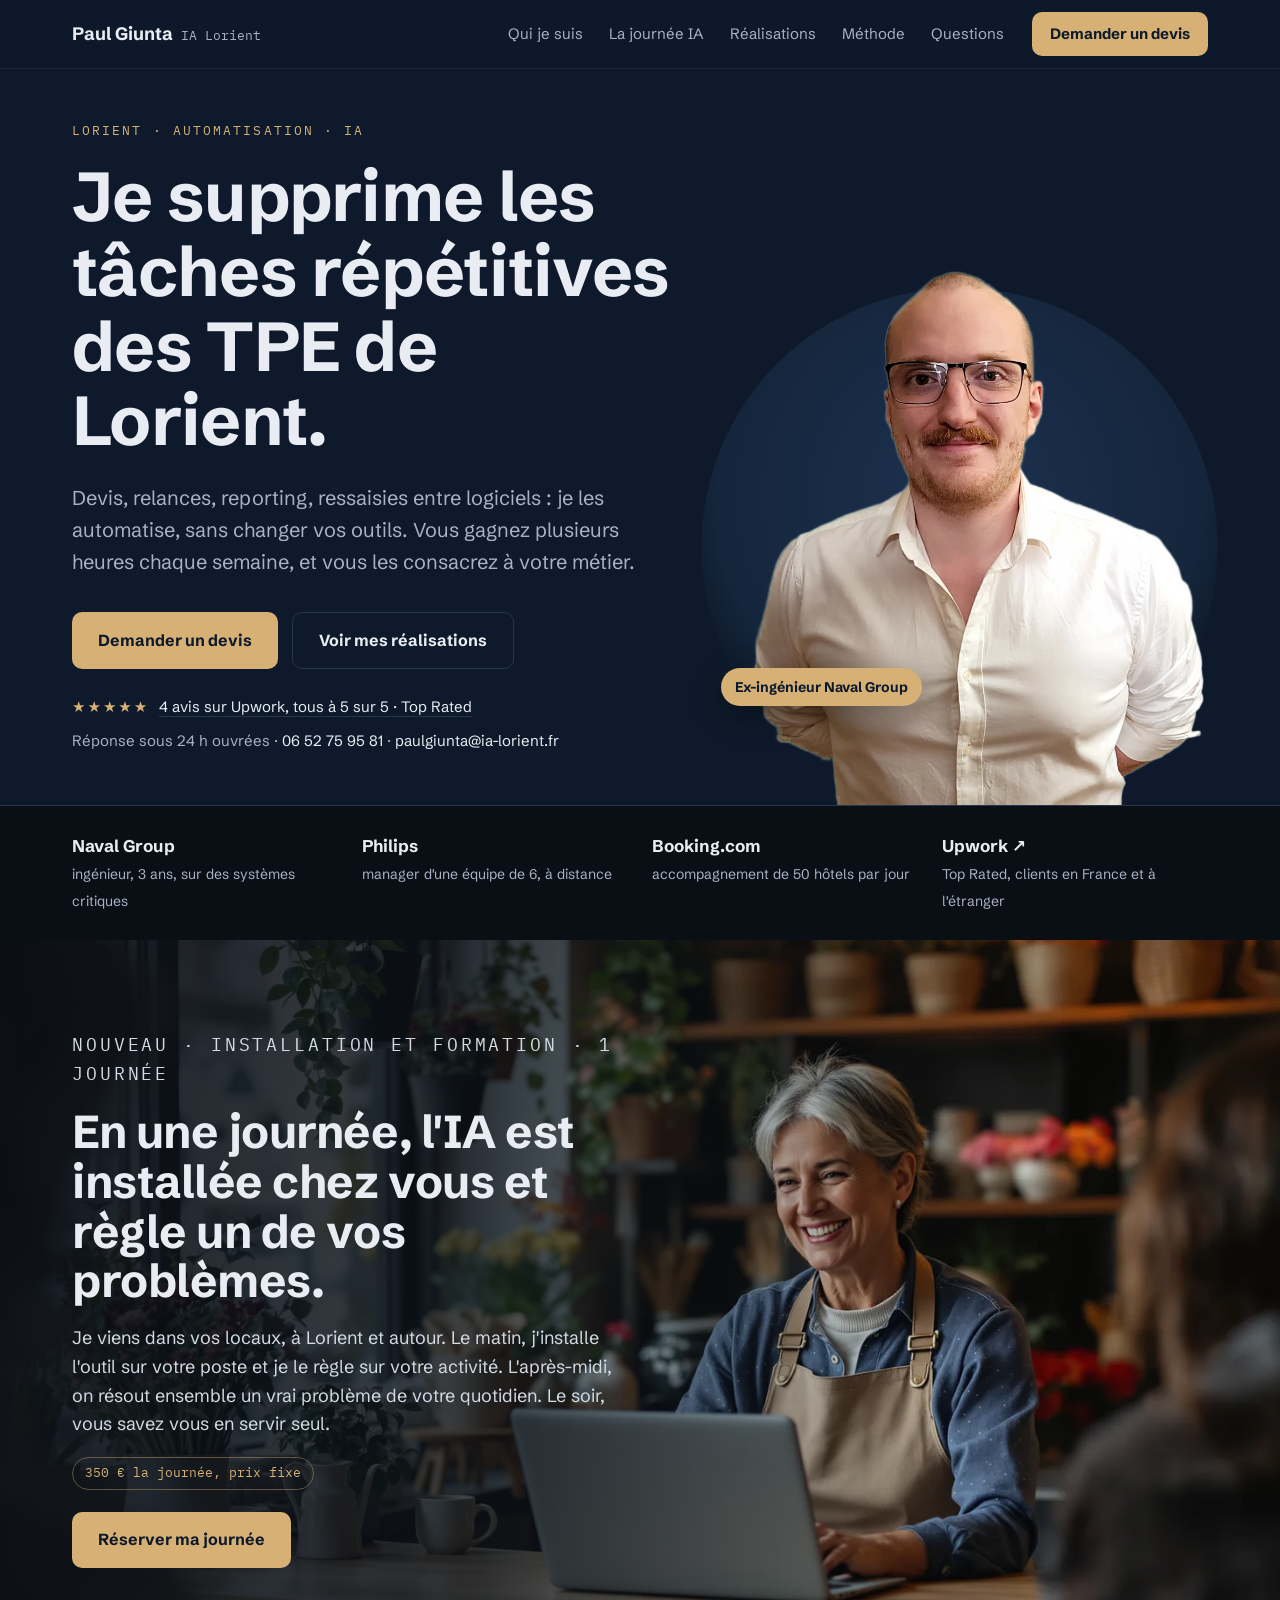
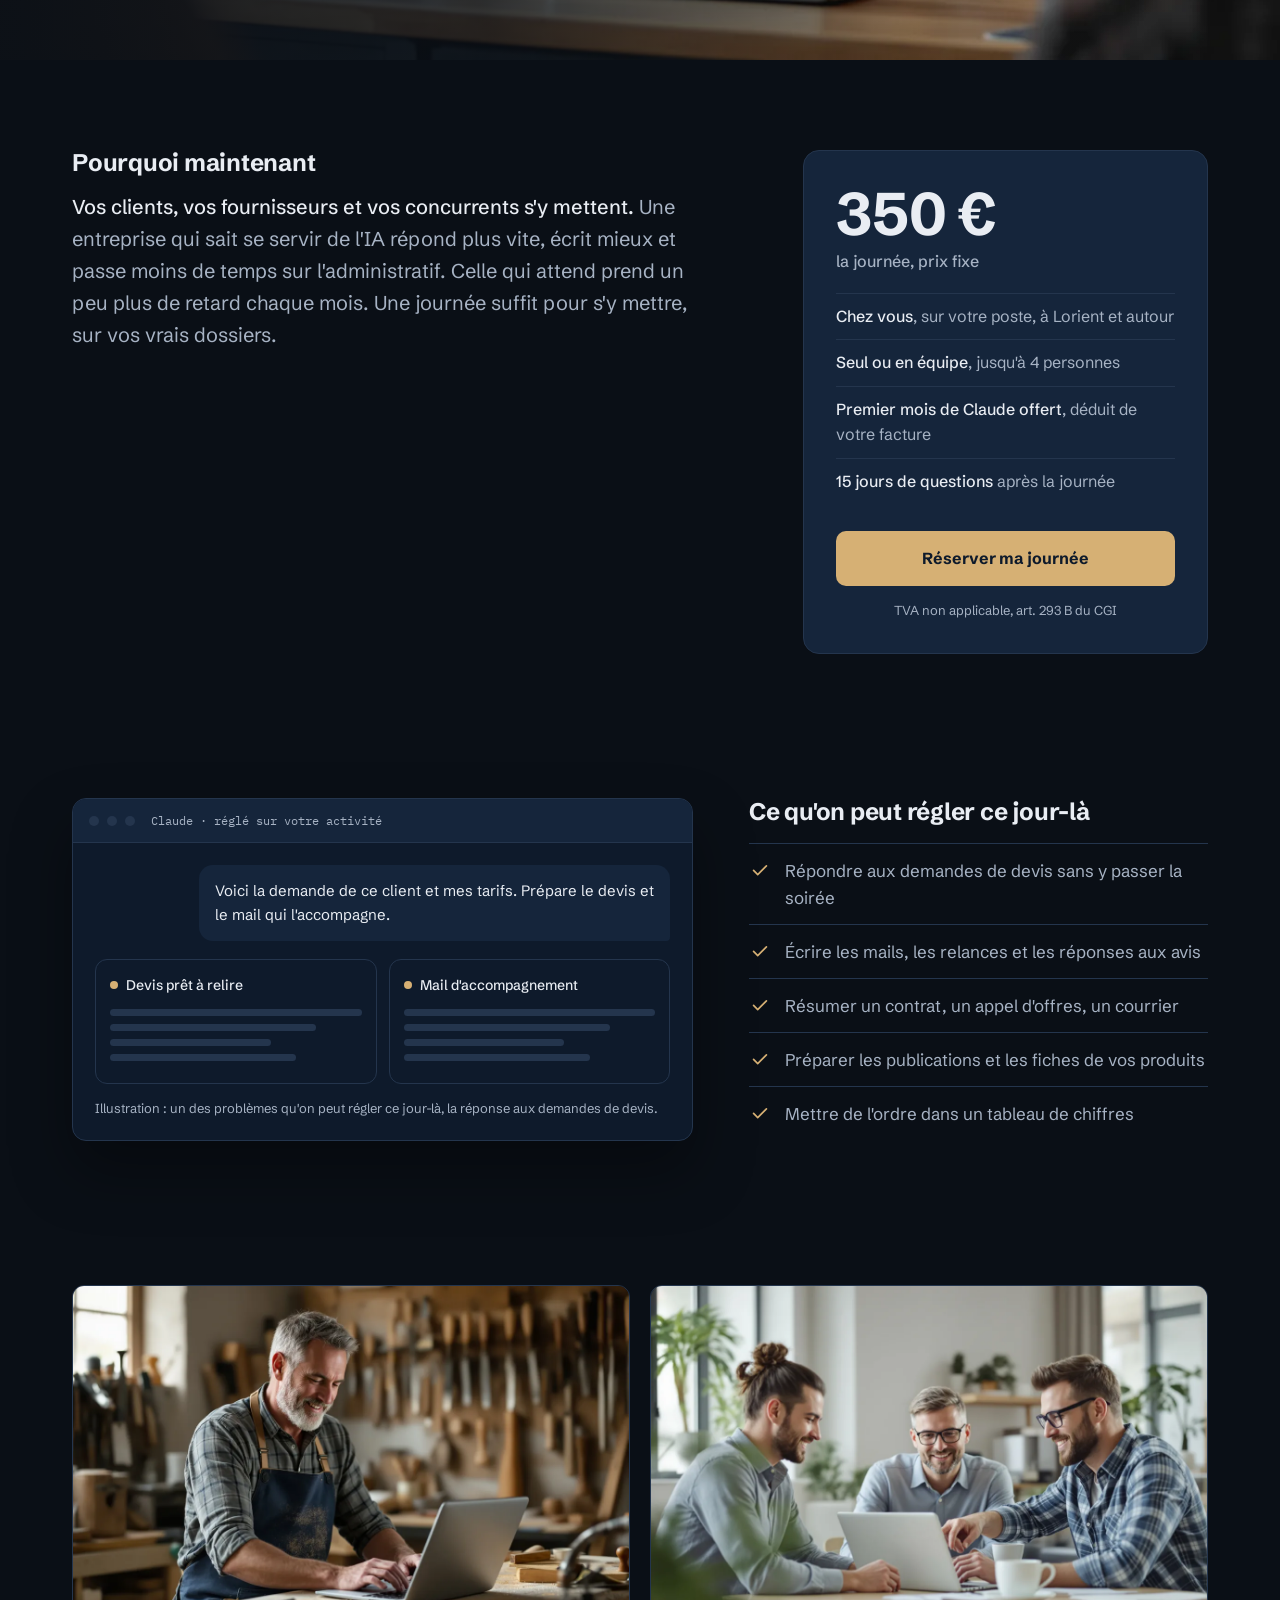
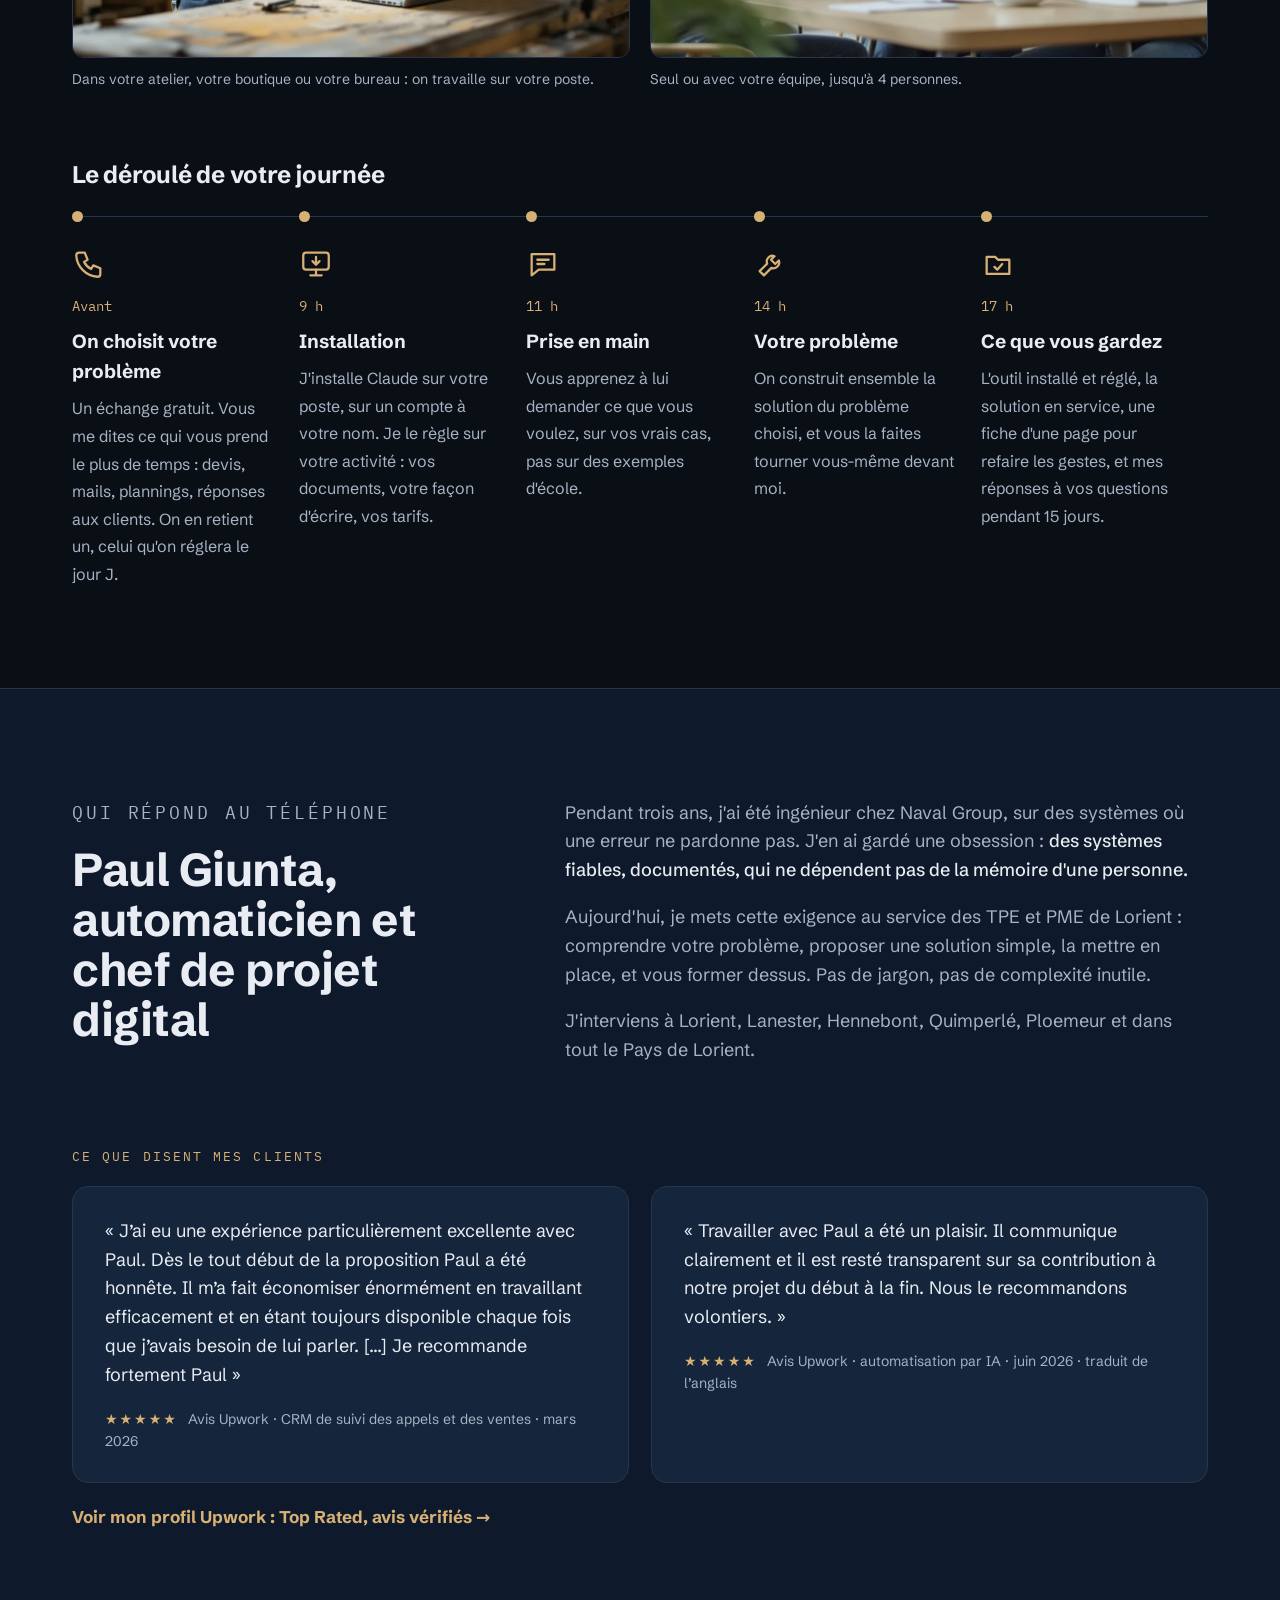
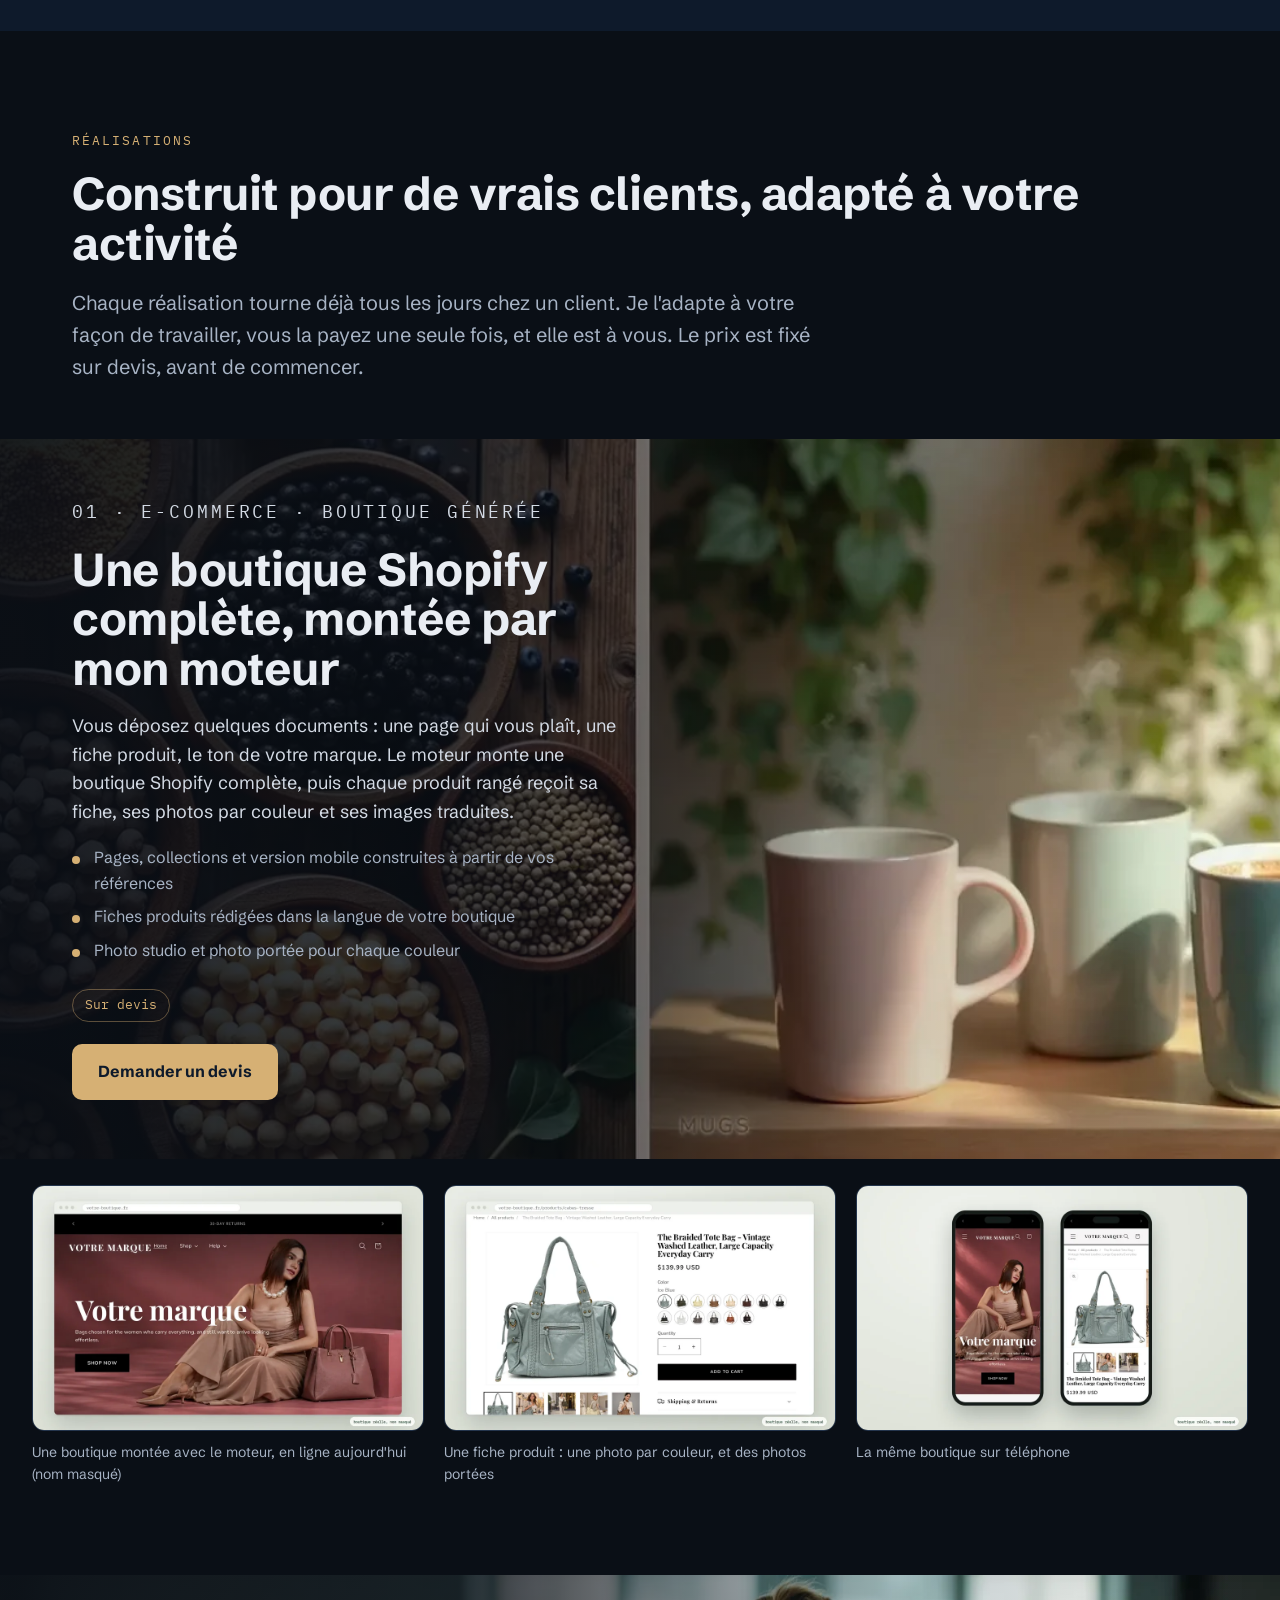
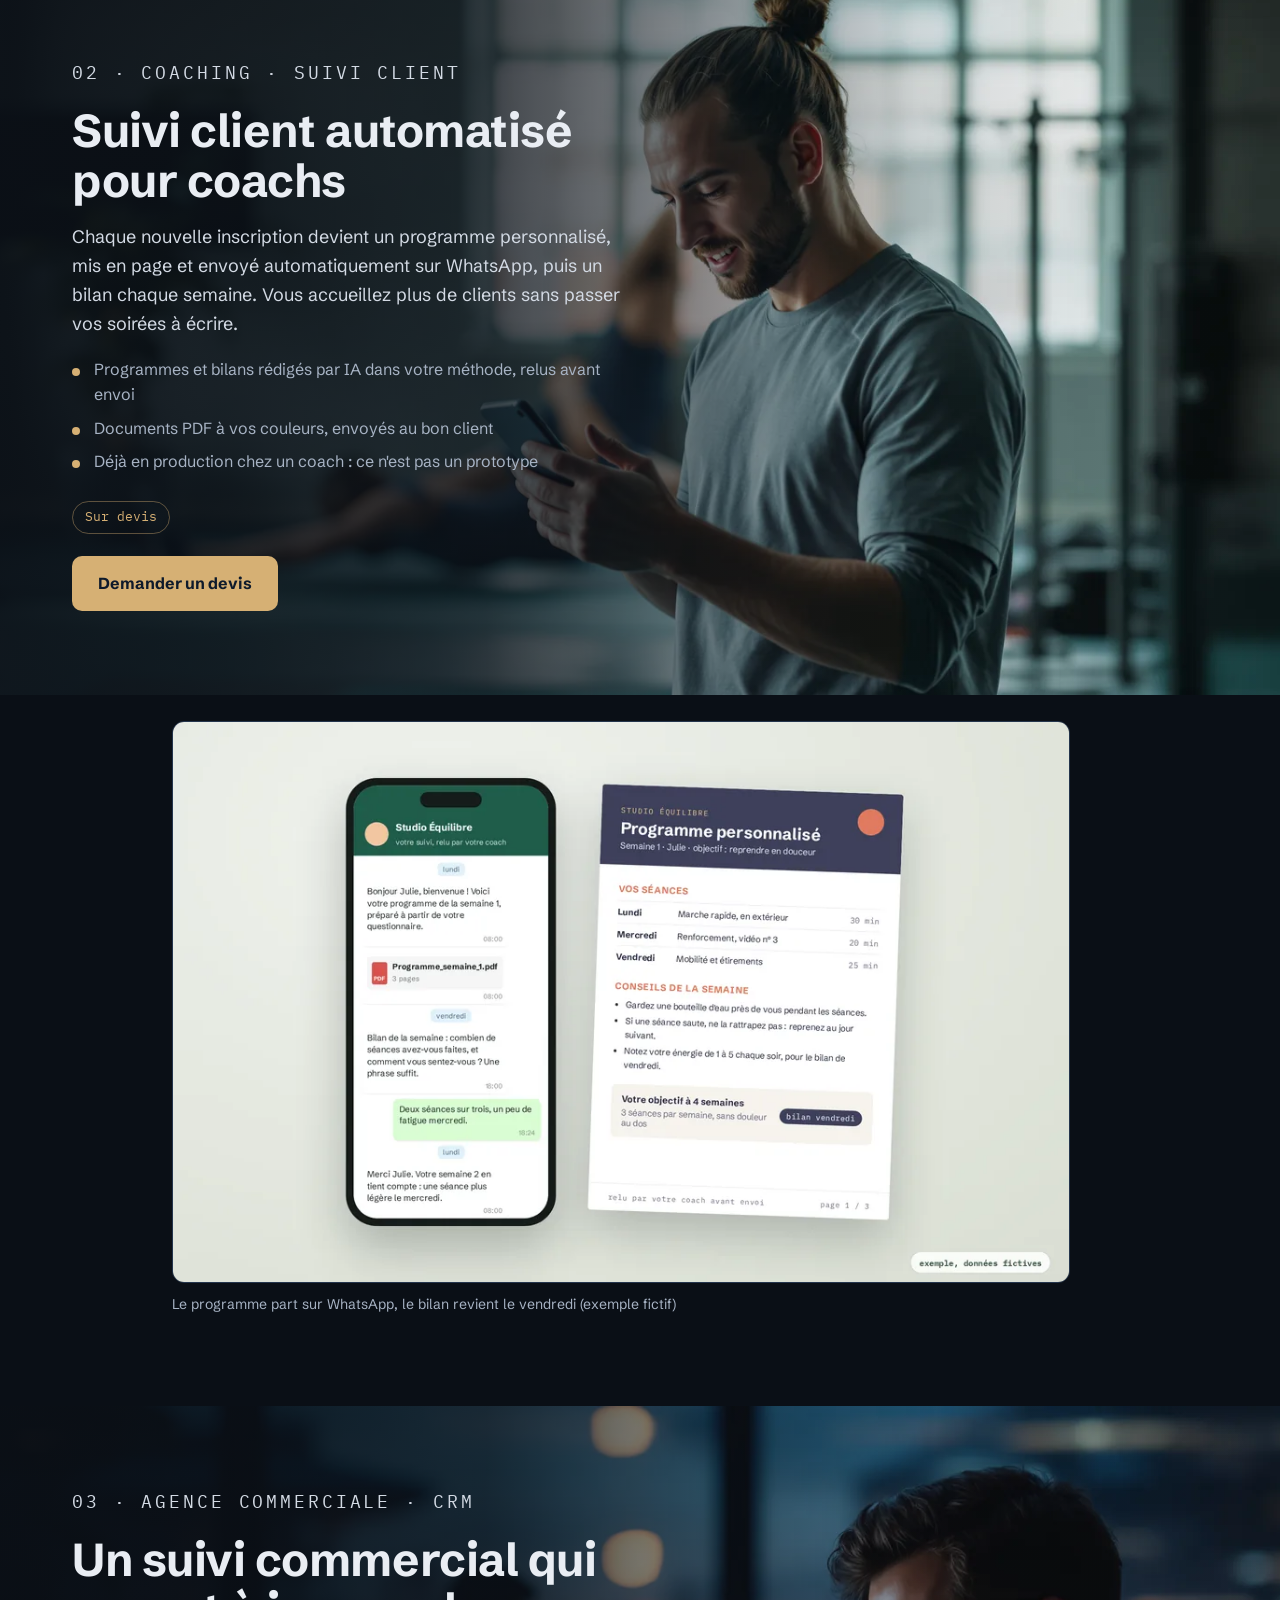
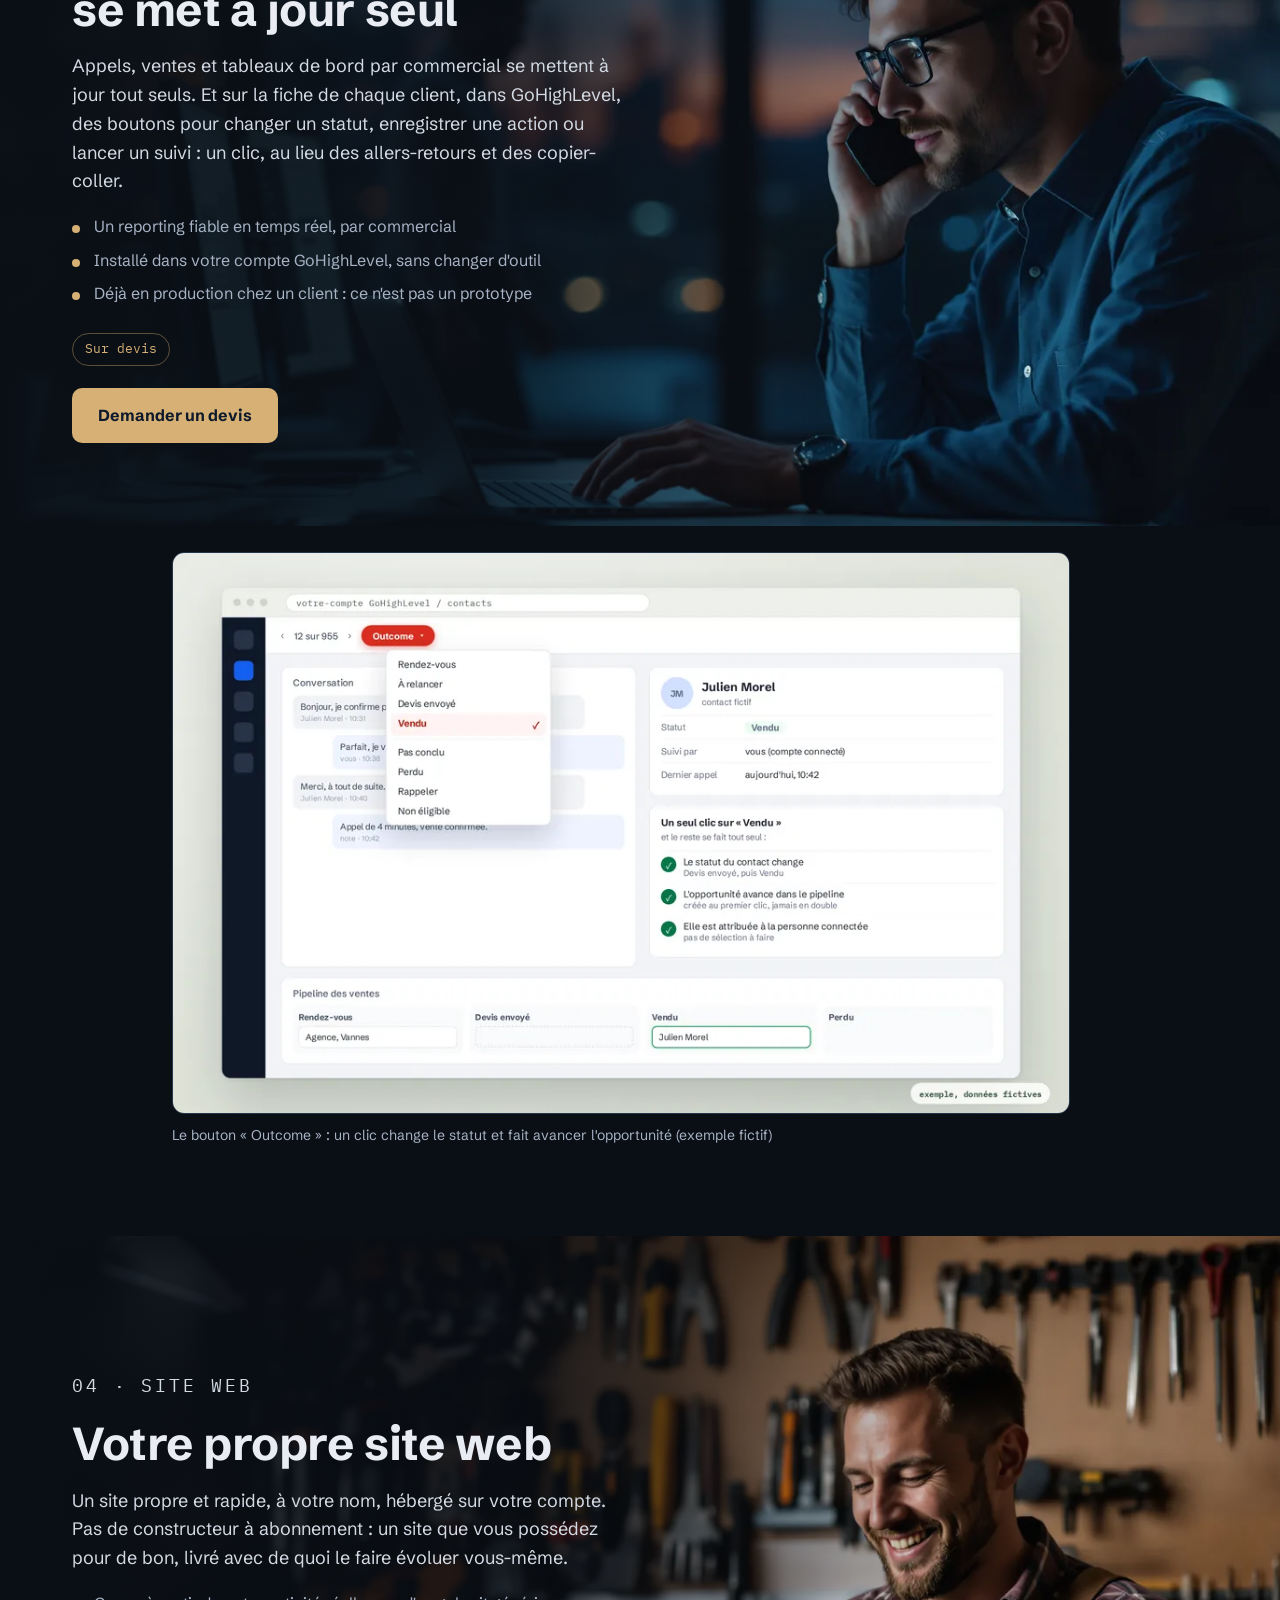
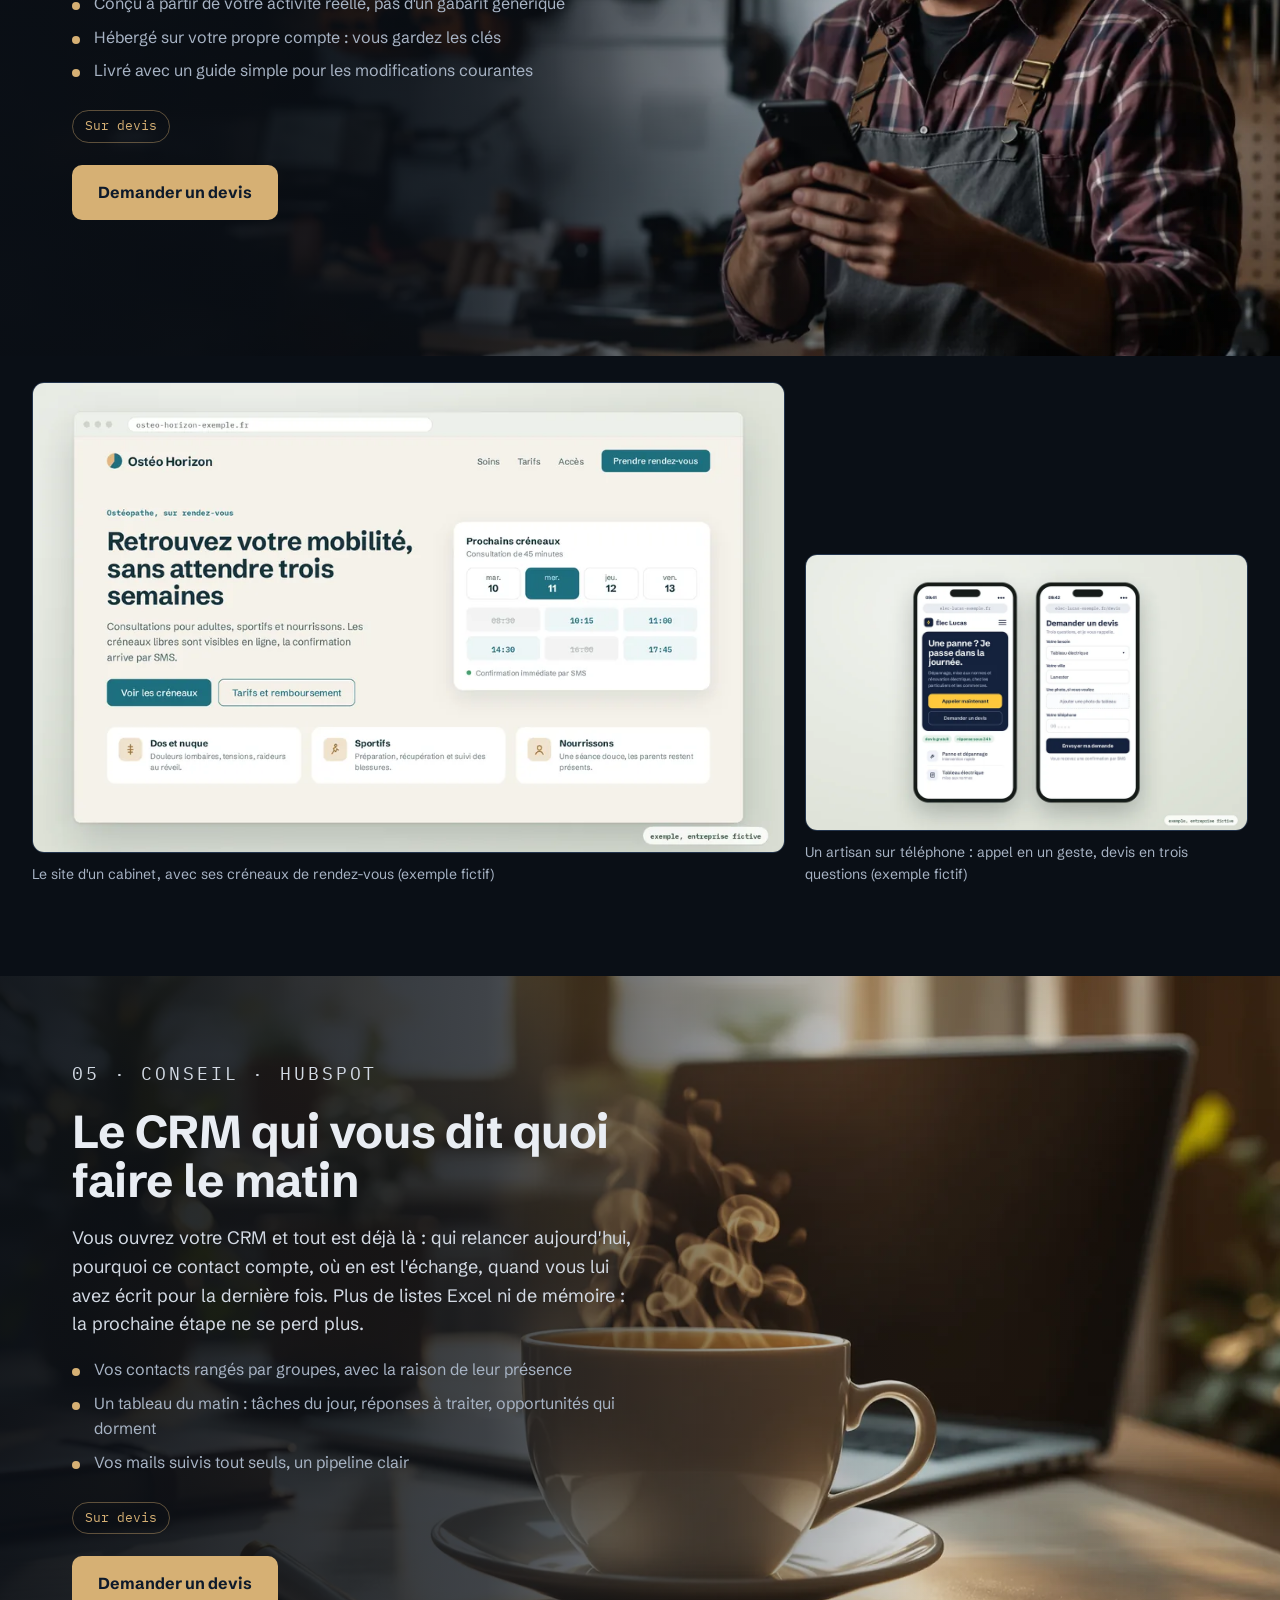
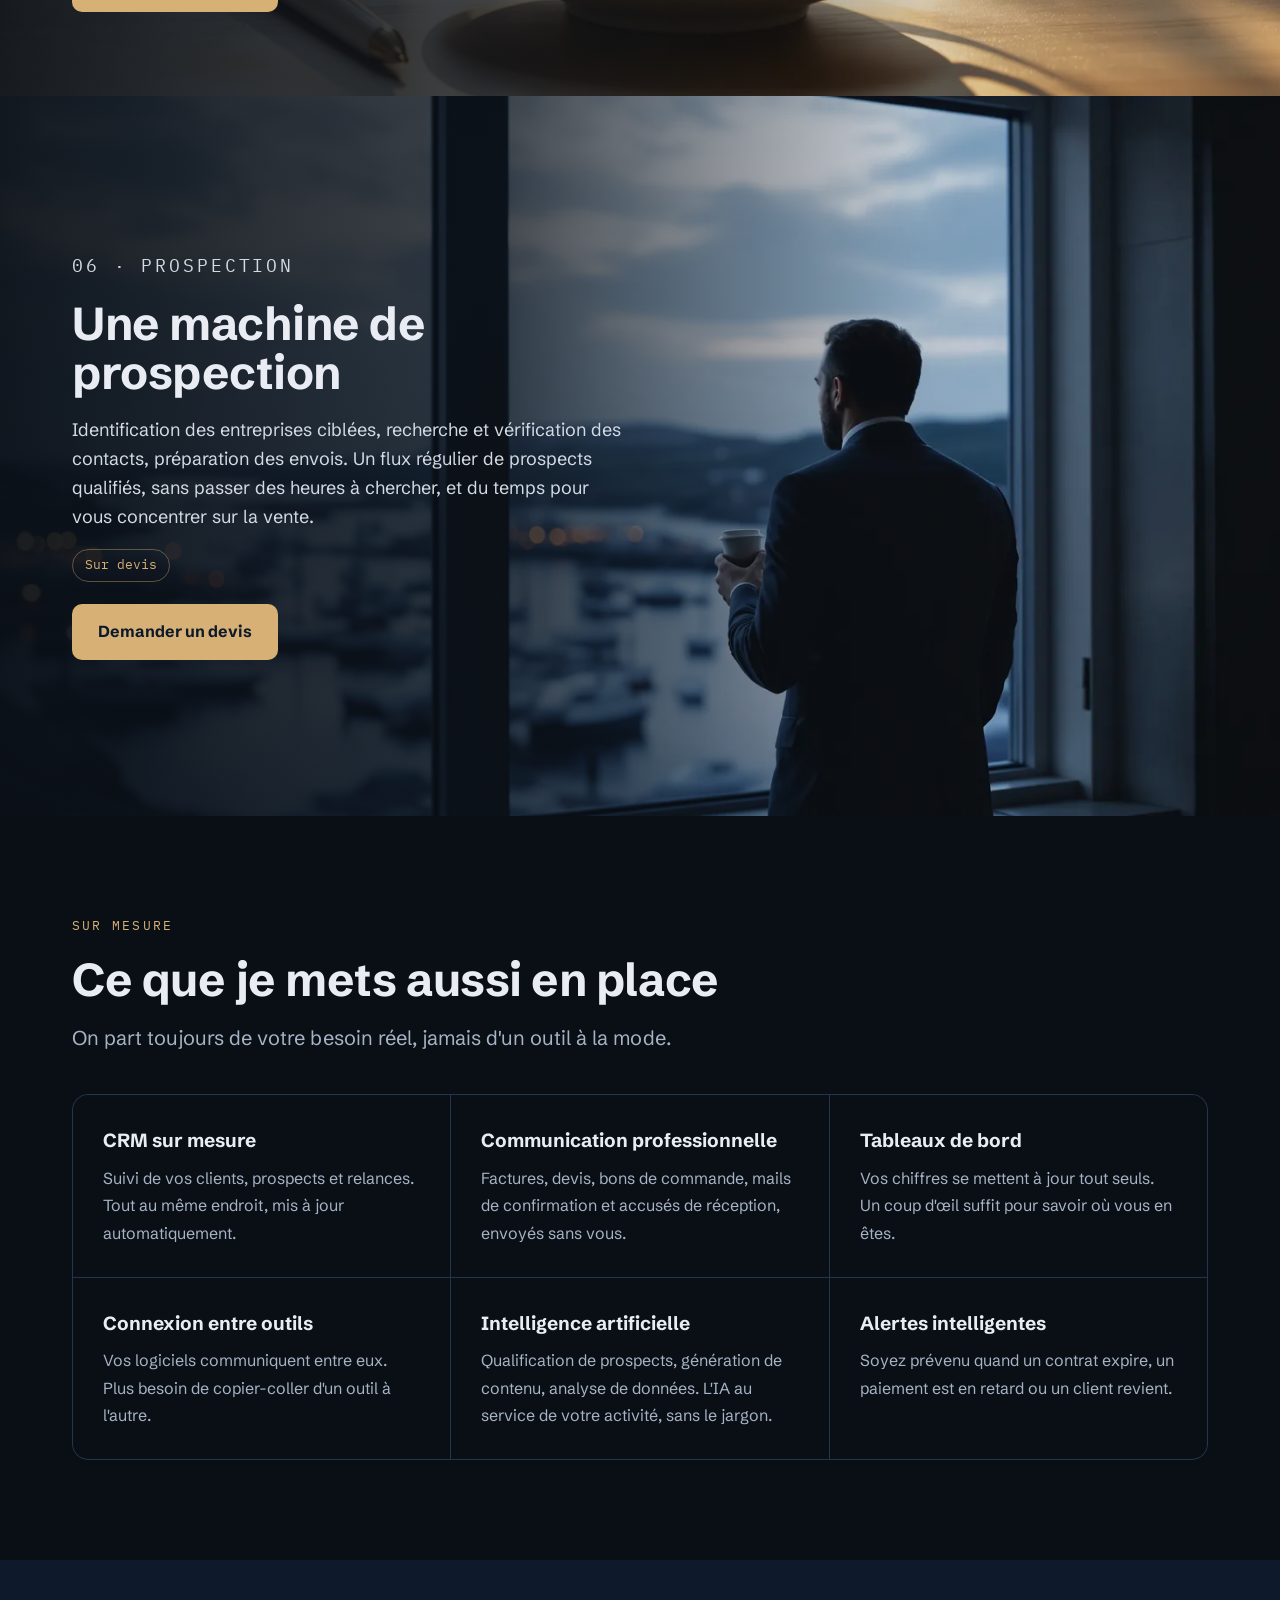
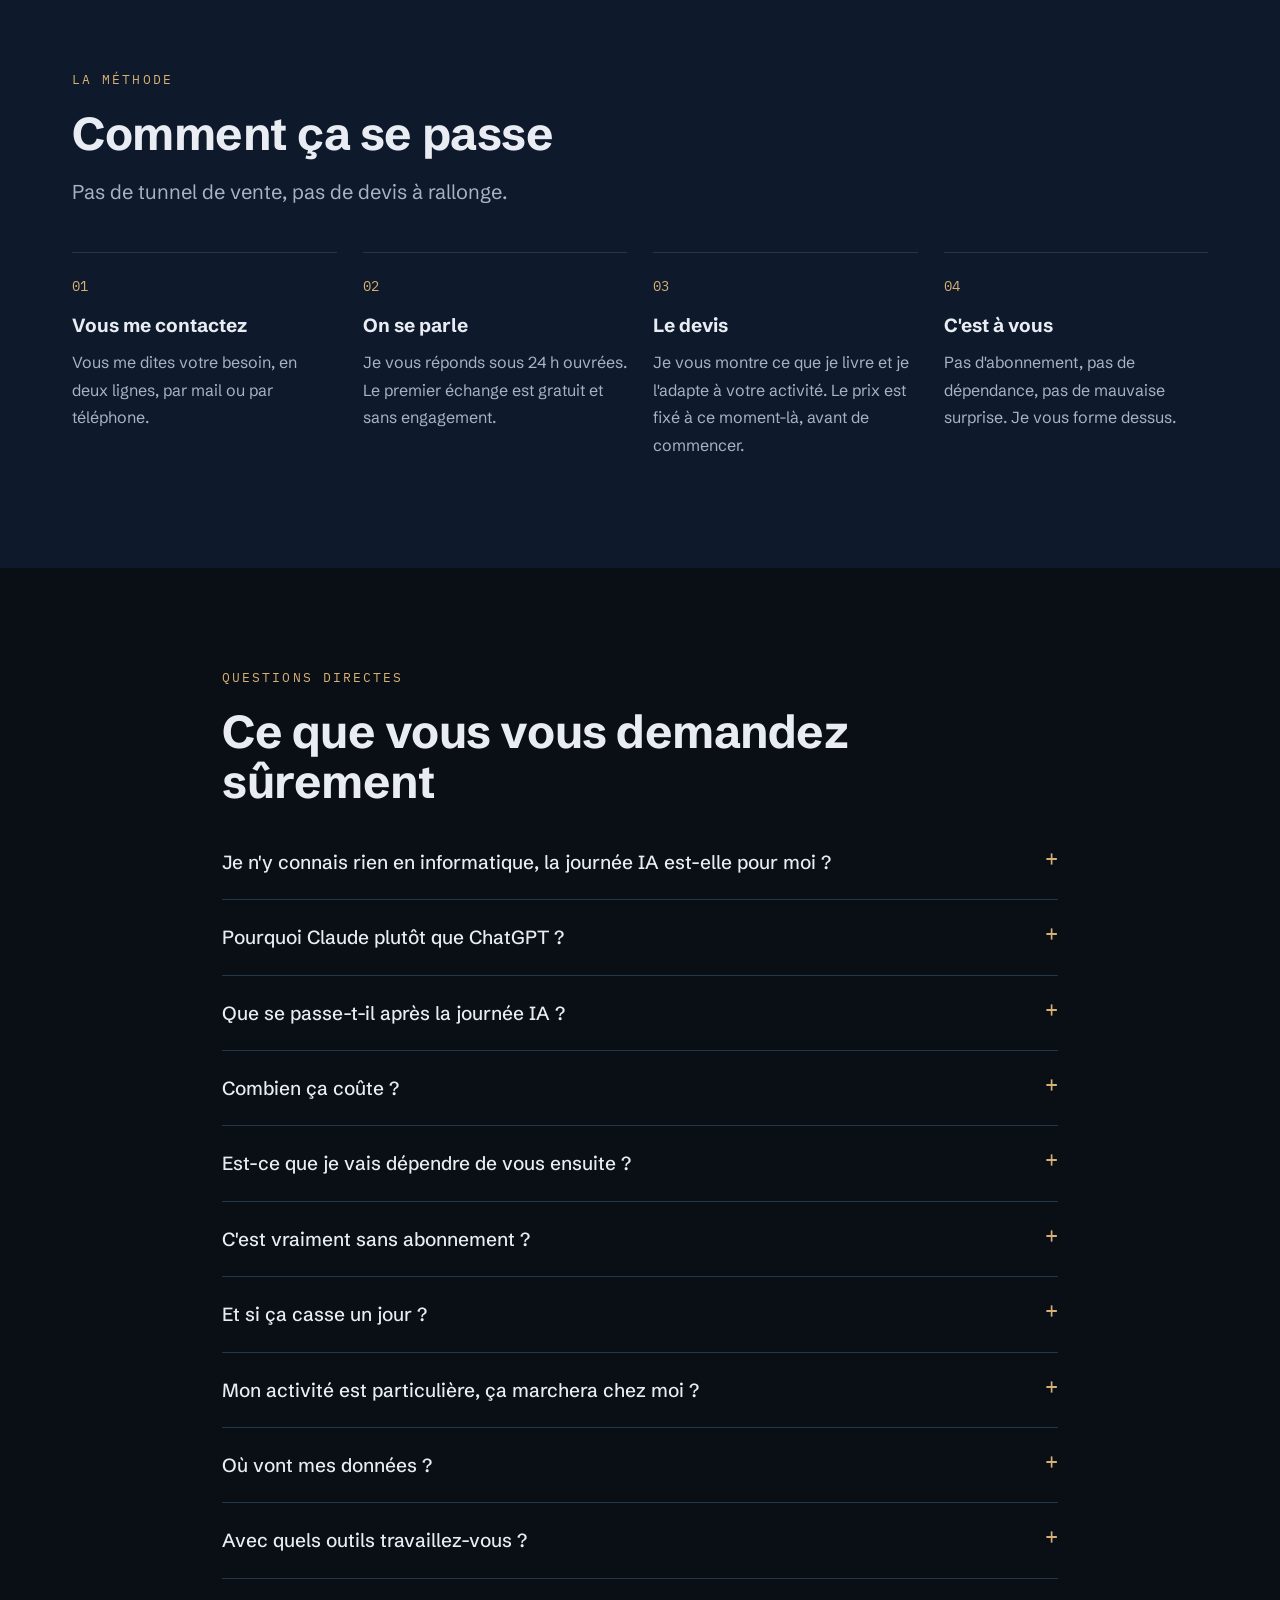
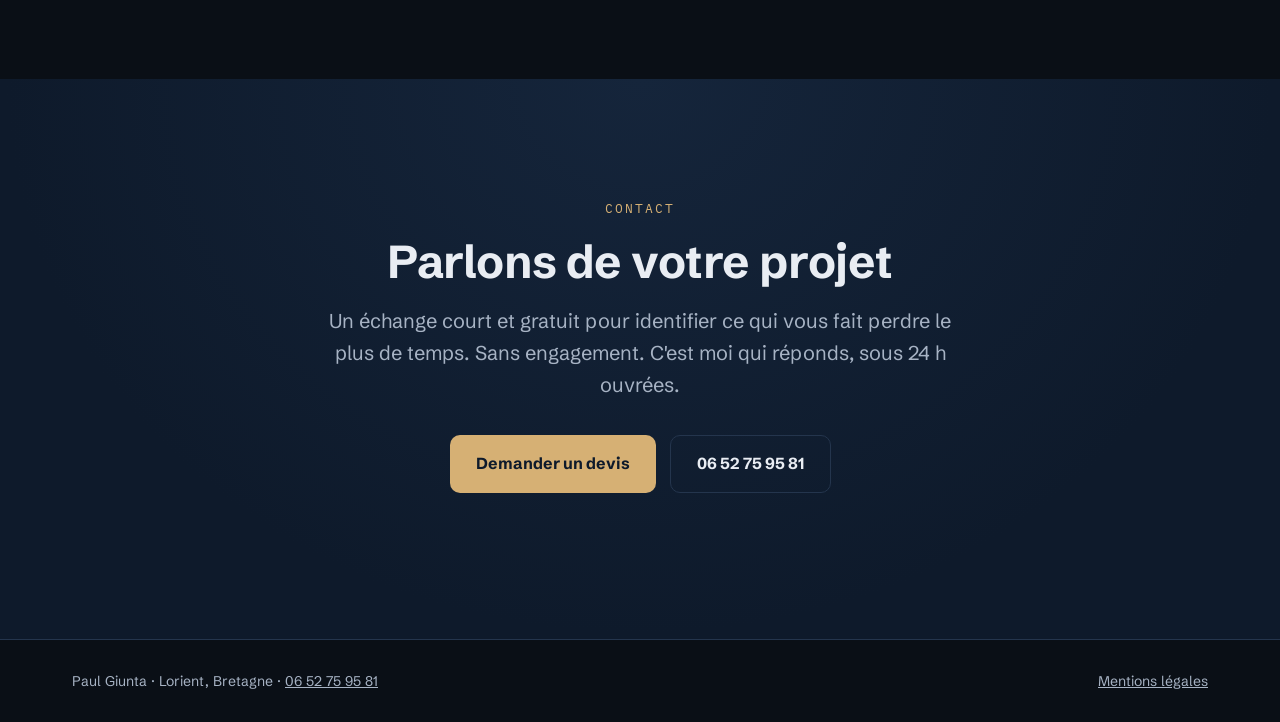
==== commit de37581d: "La journée IA chez vous: bloc à prix fixe (350 €, premier mois de Claude offert) avec photo d'en-têt" ====
--- a/index.html
+++ b/index.html
@@ -3,11 +3,11 @@
 <head>
     <meta charset="UTF-8">
     <meta name="viewport" content="width=device-width, initial-scale=1.0">
-    <title>Automatisation et IA pour TPE à Lorient | Paul Giunta</title>
-    <meta name="description" content="J'automatise les tâches répétitives des TPE et PME de Lorient : devis, relances, reporting, connexion entre outils. Des réalisations qui tournent déjà chez de vrais clients. Sur devis.">
+    <title>Formation IA et automatisation à Lorient pour TPE et PME | Paul Giunta</title>
+    <meta name="description" content="Une journée dans vos locaux à Lorient : j'installe l'IA sur votre poste, on règle un de vos problèmes, vous savez vous en servir le soir. 350 €. Automatisation pour TPE et PME du Morbihan et de Bretagne, sur devis.">
     <link rel="canonical" href="https://ia-lorient.fr">
-    <meta property="og:title" content="Paul Giunta · Automatisation et IA pour les TPE de Lorient">
-    <meta property="og:description" content="Je supprime les tâches répétitives des TPE de Lorient. Sans changer vos outils. Sur devis.">
+    <meta property="og:title" content="La journée IA chez vous, à Lorient · Paul Giunta">
+    <meta property="og:description" content="En une journée, l'IA est installée dans votre entreprise et règle un de vos problèmes. 350 €, premier mois de Claude offert. TPE et PME de Lorient, du Morbihan et de Bretagne.">
     <meta property="og:url" content="https://ia-lorient.fr">
     <meta property="og:type" content="website">
     <meta property="og:locale" content="fr_FR">
@@ -32,9 +32,20 @@
             {"@type": "City", "name": "Lanester"},
             {"@type": "City", "name": "Hennebont"},
             {"@type": "City", "name": "Ploemeur"},
-            {"@type": "City", "name": "Quimperlé"}
+            {"@type": "City", "name": "Quimperlé"},
+            {"@type": "AdministrativeArea", "name": "Morbihan"},
+            {"@type": "AdministrativeArea", "name": "Bretagne"}
         ],
-        "serviceType": ["Automatisation", "Intelligence Artificielle", "CRM", "Integration API"],
+        "serviceType": ["Automatisation", "Intelligence Artificielle", "Formation à l'intelligence artificielle", "Installation d'un assistant IA en entreprise", "CRM", "Integration API"],
+        "priceRange": "350 € la journée IA, automatisations sur devis",
+        "makesOffer": [{
+            "@type": "Offer",
+            "name": "La journée IA chez vous",
+            "description": "Une journée dans les locaux de l'entreprise : installation de Claude sur le poste, prise en main sur les vrais cas du client, résolution d'un problème choisi avant la journée. Premier mois de Claude offert, 15 jours de questions ensuite.",
+            "price": "350",
+            "priceCurrency": "EUR",
+            "url": "https://ia-lorient.fr/#journee"
+        }],
         "knowsLanguage": ["fr", "en"],
         "sameAs": ["https://www.upwork.com/freelancers/~013a14ee137dd608b3"]
     }
@@ -163,6 +174,63 @@
         .offres span { color: var(--doux); font-size: 16px; }
 
         /* Méthode */
+
+        /* LA JOURNEE IA CHEZ VOUS (esquisse du 10/11/2026) */
+        .journee { padding: 90px 0 100px; background: var(--noir); border-bottom: 1px solid var(--ligne); }
+        .journee .tete { display: grid; grid-template-columns: 1.25fr .75fr; gap: 56px; align-items: start; }
+        .bande-photo h2 { font-size: clamp(34px, 3.6vw, 54px); }
+        .journee .tete h3 { margin: 0 0 16px; }
+        .journee .pourquoi { color: var(--doux); font-size: 20px; max-width: 640px; }
+        .journee .photos { display: grid; grid-template-columns: 1fr 1fr; gap: 20px; margin-top: 72px; }
+        .journee .photos img { width: 100%; height: auto; border-radius: 12px; border: 1px solid var(--ligne); }
+        .journee .photos figcaption { font-size: 14px; color: var(--doux); margin-top: 10px; }
+        .journee .pourquoi strong { color: var(--texte); font-weight: 500; }
+        .journee .prix { background: var(--surface); border: 1px solid var(--ligne); border-radius: 16px; padding: 32px; }
+        .journee .montant { font-size: 60px; font-weight: 700; line-height: 1; letter-spacing: -.02em; }
+        .journee .montant small { display: block; font-size: 16px; font-weight: 500; color: var(--doux); letter-spacing: 0; margin-top: 10px; }
+        .journee .prix ul { list-style: none; margin: 24px 0 26px; }
+        .journee .prix li { color: var(--doux); font-size: 16px; padding: 10px 0; border-top: 1px solid var(--ligne); }
+        .journee .prix li b { color: var(--texte); font-weight: 500; }
+        .journee .prix .btn { width: 100%; }
+        .journee .prix .note { font-size: 13px; color: var(--doux); margin-top: 14px; text-align: center; }
+        .journee h3 { font-size: 24px; margin: 72px 0 0; }
+        .journee .etapes { grid-template-columns: repeat(5, 1fr); margin-top: 28px; }
+        .journee .etapes { gap: 0; border-top: 1px solid var(--ligne); }
+        .journee .etapes li { position: relative; border-top: 0; padding: 30px 22px 0 0; }
+        .journee .etapes li::before { content: ""; position: absolute; top: -6px; left: 0; width: 11px; height: 11px; border-radius: 50%; background: var(--sable); margin: 0; }
+        .journee .etapes svg { width: 34px; height: 34px; stroke: var(--sable); fill: none; stroke-width: 1.6; stroke-linecap: round; stroke-linejoin: round; display: block; margin-bottom: 14px; }
+        .journee .etapes .heure { display: block; font-family: 'IBM Plex Mono', monospace; color: var(--sable); font-size: 14px; margin-bottom: 8px; }
+        .journee .visuel { display: grid; grid-template-columns: 1.15fr .85fr; gap: 56px; align-items: center; margin-top: 72px; }
+        .journee .ecran { background: var(--marine); border: 1px solid var(--ligne); border-radius: 14px; overflow: hidden; box-shadow: 0 30px 60px rgba(0,0,0,.35); }
+        .journee .ecran .barre { display: flex; align-items: center; gap: 8px; padding: 12px 16px; border-bottom: 1px solid var(--ligne); background: var(--surface); font-family: 'IBM Plex Mono', monospace; font-size: 12px; color: var(--doux); }
+        .journee .ecran .barre i { width: 10px; height: 10px; border-radius: 50%; background: var(--ligne); }
+        .journee .ecran .barre em { font-style: normal; margin-left: 8px; }
+        .journee .ecran .corps { padding: 22px; }
+        .journee .bulle { background: var(--surface); border-radius: 14px 14px 4px 14px; padding: 14px 16px; margin: 0 0 18px 18%; font-size: 15px; color: var(--texte); }
+        .journee .reponse { display: grid; grid-template-columns: 1fr 1fr; gap: 12px; }
+        .journee .tuile { border: 1px solid var(--ligne); border-radius: 12px; padding: 14px; }
+        .journee .tuile b { display: flex; align-items: center; gap: 8px; font-size: 14px; font-weight: 500; margin-bottom: 12px; }
+        .journee .tuile b::before { content: ""; width: 8px; height: 8px; border-radius: 50%; background: var(--sable); }
+        .journee .tuile u { display: block; height: 7px; border-radius: 4px; background: var(--ligne); margin-bottom: 8px; text-decoration: none; }
+        .journee .tuile u:nth-child(3) { width: 82%; } .journee .tuile u:nth-child(4) { width: 64%; } .journee .tuile u:nth-child(5) { width: 74%; }
+        .journee .legende { font-size: 13px; color: var(--doux); margin-top: 14px; }
+        .journee .exemples h3 { margin: 0 0 18px; }
+        .journee .exemples ul { list-style: none; }
+        .journee .exemples li { display: flex; gap: 14px; align-items: flex-start; padding: 13px 0; border-top: 1px solid var(--ligne); color: var(--doux); font-size: 17px; }
+        .journee .exemples li svg { flex: none; width: 22px; height: 22px; margin-top: 2px; stroke: var(--sable); fill: none; stroke-width: 1.8; stroke-linecap: round; stroke-linejoin: round; }
+        @media (max-width: 900px) {
+            .journee { padding: 72px 0; }
+            .journee .tete { grid-template-columns: 1fr; gap: 34px; }
+            .journee .montant { font-size: 48px; }
+            .journee .etapes { grid-template-columns: 1fr; border-top: 0; border-left: 1px solid var(--ligne); }
+            .journee .etapes li { padding: 0 0 30px 24px; }
+            .journee .etapes li::before { top: 4px; left: -6px; }
+            .journee .visuel { grid-template-columns: 1fr; gap: 36px; margin-top: 48px; }
+            .journee .photos { grid-template-columns: 1fr; margin-top: 48px; }
+            .journee .bulle { margin-left: 8%; }
+            .journee h3 { margin-top: 48px; }
+        }
+
         .methode { padding: 110px 0; }
         .etapes { display: grid; grid-template-columns: repeat(4, 1fr); gap: 26px; margin-top: 44px; counter-reset: e; }
         .etapes li { list-style: none; border-top: 1px solid var(--ligne); padding-top: 22px; }
@@ -250,6 +318,7 @@
         <a class="marque" href="#qui">Paul Giunta<span>IA Lorient</span></a>
         <nav>
             <a href="#qui">Qui je suis</a>
+            <a href="#journee">La journée IA</a>
             <a href="#realisations">Réalisations</a>
             <a href="#methode">Méthode</a>
             <a href="#questions">Questions</a>
@@ -285,6 +354,75 @@
         </div>
     </div>
 </section>
+
+<section class="bande-photo" id="journee" style="--photo: url('images/journee-ia.webp')" aria-label="La journée IA chez vous">
+    <div class="wrap">
+        <div class="txt">
+            <p class="kicker">Nouveau · installation et formation · 1 journée</p>
+            <h2>En une journée, l'IA est installée chez vous et règle un de vos problèmes.</h2>
+            <p>Je viens dans vos locaux, à Lorient et autour. Le matin, j'installe l'outil sur votre poste et je le règle sur votre activité. L'après-midi, on résout ensemble un vrai problème de votre quotidien. Le soir, vous savez vous en servir seul.</p>
+            <span class="devis">350 € la journée, prix fixe</span><br>
+            <a class="btn js-contact" data-product="La journée IA chez vous" href="mailto:paulgiunta@ia-lorient.fr?subject=La%20journ%C3%A9e%20IA%20chez%20vous">Réserver ma journée</a>
+        </div>
+    </div>
+</section>
+<section class="journee">
+    <div class="wrap">
+        <div class="tete">
+            <div>
+                <h3>Pourquoi maintenant</h3>
+                <p class="pourquoi"><strong>Vos clients, vos fournisseurs et vos concurrents s'y mettent.</strong> Une entreprise qui sait se servir de l'IA répond plus vite, écrit mieux et passe moins de temps sur l'administratif. Celle qui attend prend un peu plus de retard chaque mois. Une journée suffit pour s'y mettre, sur vos vrais dossiers.</p>
+            </div>
+            <aside class="prix" aria-label="Prix de la journée IA">
+                <p class="montant">350 €<small>la journée, prix fixe</small></p>
+                <ul>
+                    <li><b>Chez vous</b>, sur votre poste, à Lorient et autour</li>
+                    <li><b>Seul ou en équipe</b>, jusqu'à 4 personnes</li>
+                    <li><b>Premier mois de Claude offert</b>, déduit de votre facture</li>
+                    <li><b>15 jours de questions</b> après la journée</li>
+                </ul>
+                <a class="btn js-contact" data-product="La journée IA chez vous" href="mailto:paulgiunta@ia-lorient.fr?subject=La%20journ%C3%A9e%20IA%20chez%20vous">Réserver ma journée</a>
+                <p class="note">TVA non applicable, art. 293 B du CGI</p>
+            </aside>
+        </div>
+        <div class="visuel">
+            <figure class="ecran" aria-label="Exemple : une demande de devis traitée avec Claude">
+                <div class="barre"><i></i><i></i><i></i><em>Claude · réglé sur votre activité</em></div>
+                <div class="corps">
+                    <p class="bulle">Voici la demande de ce client et mes tarifs. Prépare le devis et le mail qui l'accompagne.</p>
+                    <div class="reponse">
+                        <div class="tuile"><b>Devis prêt à relire</b><u></u><u></u><u></u><u></u></div>
+                        <div class="tuile"><b>Mail d'accompagnement</b><u></u><u></u><u></u><u></u></div>
+                    </div>
+                    <p class="legende">Illustration : un des problèmes qu'on peut régler ce jour-là, la réponse aux demandes de devis.</p>
+                </div>
+            </figure>
+            <div class="exemples">
+                <h3>Ce qu'on peut régler ce jour-là</h3>
+                <ul>
+                    <li><svg viewBox="0 0 24 24" aria-hidden="true"><path d="M5 12.5l4.5 4.5L19 7.5"/></svg>Répondre aux demandes de devis sans y passer la soirée</li>
+                    <li><svg viewBox="0 0 24 24" aria-hidden="true"><path d="M5 12.5l4.5 4.5L19 7.5"/></svg>Écrire les mails, les relances et les réponses aux avis</li>
+                    <li><svg viewBox="0 0 24 24" aria-hidden="true"><path d="M5 12.5l4.5 4.5L19 7.5"/></svg>Résumer un contrat, un appel d'offres, un courrier</li>
+                    <li><svg viewBox="0 0 24 24" aria-hidden="true"><path d="M5 12.5l4.5 4.5L19 7.5"/></svg>Préparer les publications et les fiches de vos produits</li>
+                    <li><svg viewBox="0 0 24 24" aria-hidden="true"><path d="M5 12.5l4.5 4.5L19 7.5"/></svg>Mettre de l'ordre dans un tableau de chiffres</li>
+                </ul>
+            </div>
+        </div>
+        <div class="photos">
+            <figure><img src="images/journee-atelier.webp" alt="Un menuisier à son établi, devant son ordinateur portable" width="1200" height="800" loading="lazy"><figcaption>Dans votre atelier, votre boutique ou votre bureau : on travaille sur votre poste.</figcaption></figure>
+            <figure><img src="images/journee-equipe.webp" alt="Trois collègues d'une petite entreprise autour d'un ordinateur portable" width="1200" height="800" loading="lazy"><figcaption>Seul ou avec votre équipe, jusqu'à 4 personnes.</figcaption></figure>
+        </div>
+        <h3>Le déroulé de votre journée</h3>
+        <ol class="etapes">
+            <li><svg viewBox="0 0 24 24" aria-hidden="true"><path d="M5 4h4l2 5-2.5 1.5a11 11 0 005 5L15 13l5 2v4a2 2 0 01-2 2A16 16 0 013 6a2 2 0 012-2z"/></svg><span class="heure">Avant</span><b>On choisit votre problème</b><span>Un échange gratuit. Vous me dites ce qui vous prend le plus de temps : devis, mails, plannings, réponses aux clients. On en retient un, celui qu'on réglera le jour J.</span></li>
+            <li><svg viewBox="0 0 24 24" aria-hidden="true"><rect x="3" y="4" width="18" height="12" rx="2"/><path d="M8 20h8M12 16v4M12 7v5M9.5 10l2.5 2.5 2.5-2.5"/></svg><span class="heure">9 h</span><b>Installation</b><span>J'installe Claude sur votre poste, sur un compte à votre nom. Je le règle sur votre activité : vos documents, votre façon d'écrire, vos tarifs.</span></li>
+            <li><svg viewBox="0 0 24 24" aria-hidden="true"><path d="M4 5h16v11H9l-5 4z"/><path d="M8 9h8M8 12h5"/></svg><span class="heure">11 h</span><b>Prise en main</b><span>Vous apprenez à lui demander ce que vous voulez, sur vos vrais cas, pas sur des exemples d'école.</span></li>
+            <li><svg viewBox="0 0 24 24" aria-hidden="true"><path d="M14.5 6.5a4 4 0 00-5.2 5.2L4 17l3 3 5.3-5.3a4 4 0 005.2-5.2L15 12l-3-3z"/></svg><span class="heure">14 h</span><b>Votre problème</b><span>On construit ensemble la solution du problème choisi, et vous la faites tourner vous-même devant moi.</span></li>
+            <li><svg viewBox="0 0 24 24" aria-hidden="true"><path d="M4 7h6l2 2h8v10H4z"/><path d="M9.5 14l2 2 3.5-4"/></svg><span class="heure">17 h</span><b>Ce que vous gardez</b><span>L'outil installé et réglé, la solution en service, une fiche d'une page pour refaire les gestes, et mes réponses à vos questions pendant 15 jours.</span></li>
+        </ol>
+    </div>
+</section>
+
 
 <section class="bio">
     <div class="wrap">
@@ -479,7 +617,10 @@
     <div class="wrap">
         <p class="kicker">Questions directes</p>
         <h2>Ce que vous vous demandez sûrement</h2>
-        <details><summary>Combien ça coûte ?</summary><p>Le premier échange est gratuit et sans engagement. Ensuite, chaque projet a un devis fixe, établi avant de commencer. Vous savez ce que vous payez avant que je travaille, pas après.</p></details>
+        <details><summary>Je n'y connais rien en informatique, la journée IA est-elle pour moi ?</summary><p>Oui, elle est faite pour ça. On part de votre métier et de vos mots, pas du jargon. Si vous savez écrire un mail, vous saurez vous servir de l'outil le soir même.</p></details>
+        <details><summary>Pourquoi Claude plutôt que ChatGPT ?</summary><p>C'est l'outil que j'utilise chaque jour chez mes clients : il écrit bien en français et il travaille sur vos propres documents. Si vous avez déjà ChatGPT ou Copilot, on fait la journée avec, la méthode est la même.</p></details>
+        <details><summary>Que se passe-t-il après la journée IA ?</summary><p>Vous gardez l'outil installé, la solution en service et une fiche d'une page. Pendant 15 jours, je réponds à vos questions. L'abonnement à Claude est à votre nom, une vingtaine d'euros par mois, sans engagement : le premier mois est déduit de votre facture. Pour aller plus loin (automatiser, relier vos logiciels), je vous fais un devis, sans obligation.</p></details>
+        <details><summary>Combien ça coûte ?</summary><p>La journée IA chez vous est à prix fixe : 350 €. Pour le reste, le premier échange est gratuit et sans engagement. Ensuite, chaque projet a un devis fixe, établi avant de commencer. Vous savez ce que vous payez avant que je travaille, pas après.</p></details>
         <details><summary>Est-ce que je vais dépendre de vous ensuite ?</summary><p>Non. Ce que j'installe vous appartient et tourne sur vos comptes, à votre nom. Je documente ce que je livre, je vous forme dessus, et si on arrête de travailler ensemble, tout continue de fonctionner.</p></details>
         <details><summary>C'est vraiment sans abonnement ?</summary><p>Oui. Vous me payez une fois, pour le travail. Il peut rester des coûts d'hébergement à votre nom selon votre cas (souvent zéro ou quelques euros par mois, chez l'hébergeur, pas chez moi). Je vous dis lesquels avant de commencer, noir sur blanc.</p></details>
         <details><summary>Et si ça casse un jour ?</summary><p>Les corrections de ce que j'ai livré sont incluses : si quelque chose ne marche pas comme convenu, je le répare, sans facturer. Les évolutions importantes font l'objet d'un devis, annoncé avant, jamais après.</p></details>
@@ -547,8 +688,11 @@
   function openModal(product, mailto) {
     lastFocus = document.activeElement;
     if (product) {
-      title.textContent = 'Devis : ' + product;
-      intro.textContent = 'Dites-moi votre besoin en deux lignes, par mail ou par téléphone. Je réponds sous 24 h ouvrées, et c\'est moi directement.';
+      var journee = product.indexOf('journée IA') !== -1;
+      title.textContent = (journee ? 'Réserver : ' : 'Devis : ') + product;
+      intro.textContent = journee
+        ? 'Dites-moi votre activité et ce qui vous prend le plus de temps, par mail ou par téléphone. Je réponds sous 24 h ouvrées pour fixer la date.'
+        : 'Dites-moi votre besoin en deux lignes, par mail ou par téléphone. Je réponds sous 24 h ouvrées, et c\'est moi directement.';
     } else {
       title.textContent = 'Vous voulez me contacter';
       intro.textContent = 'Écrivez-moi ou appelez-moi : je réponds sous 24 h ouvrées. C\'est moi qui réponds, pas un standard.';
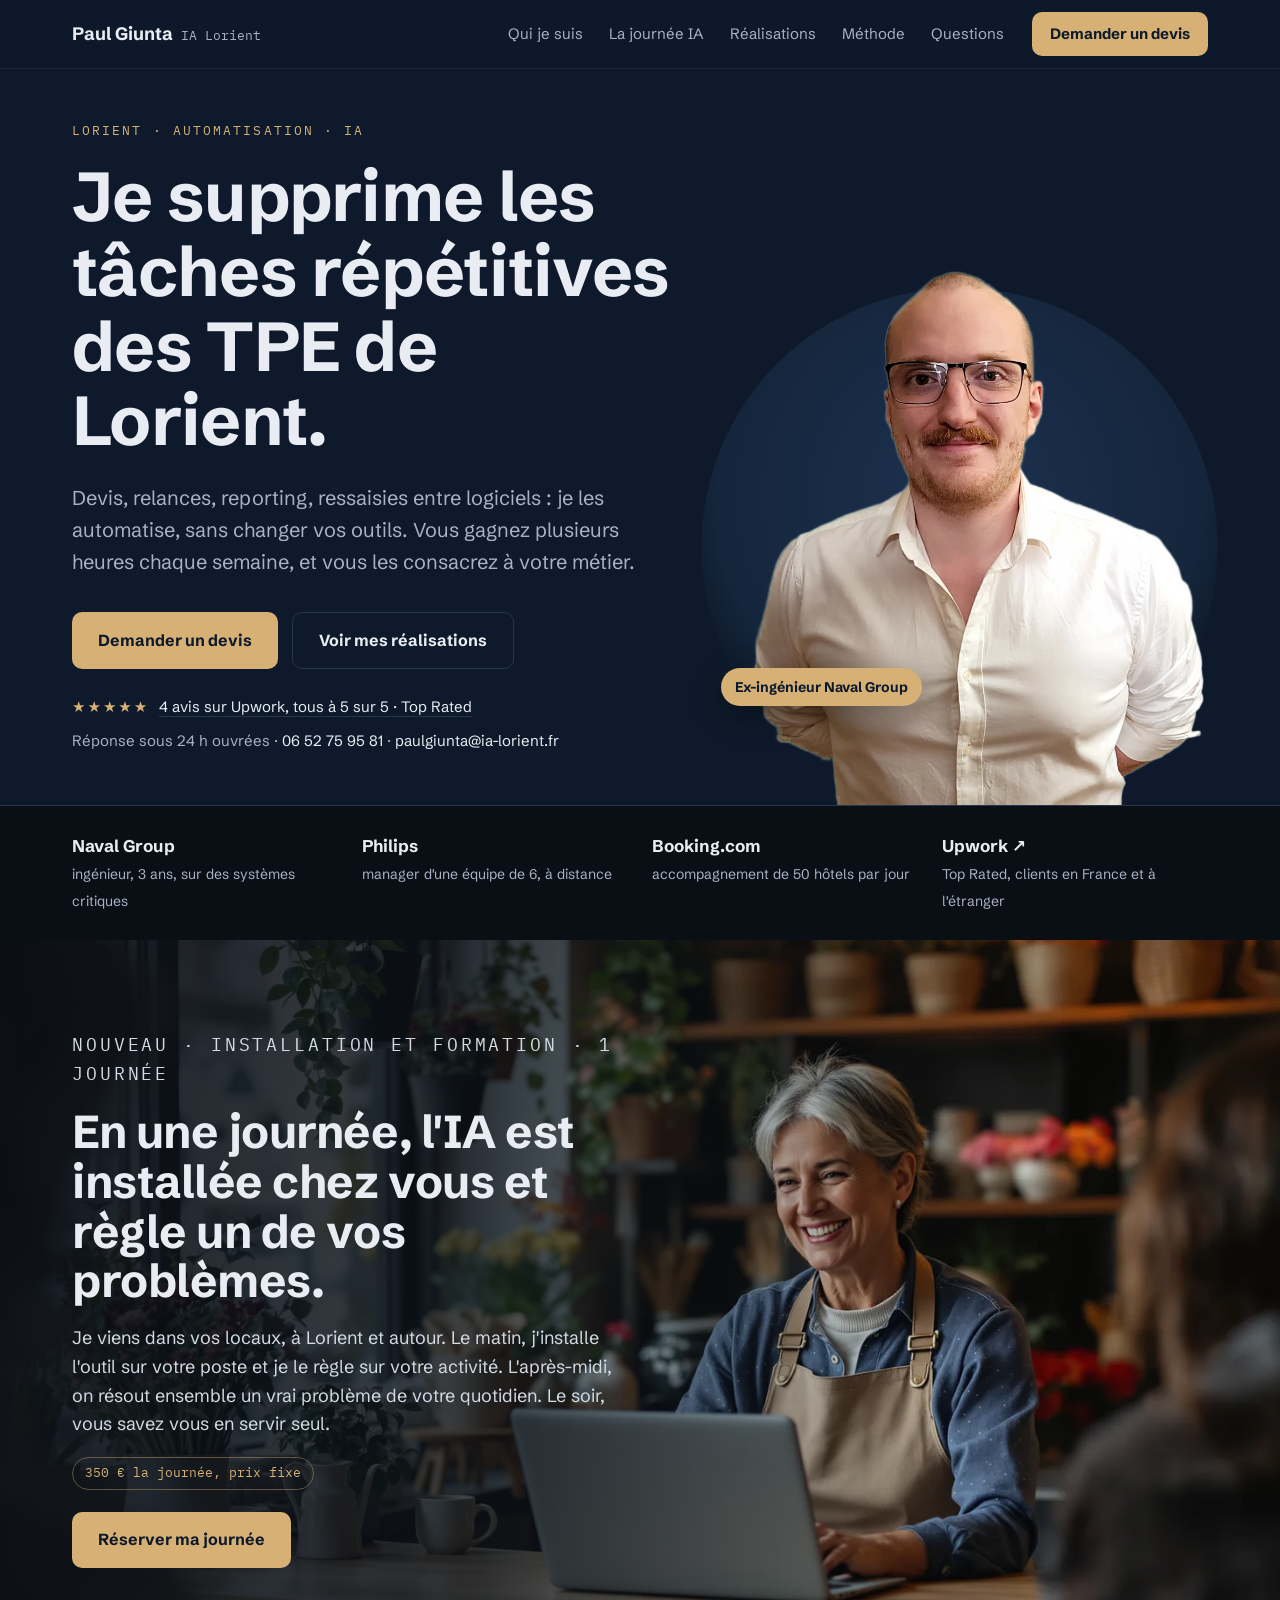
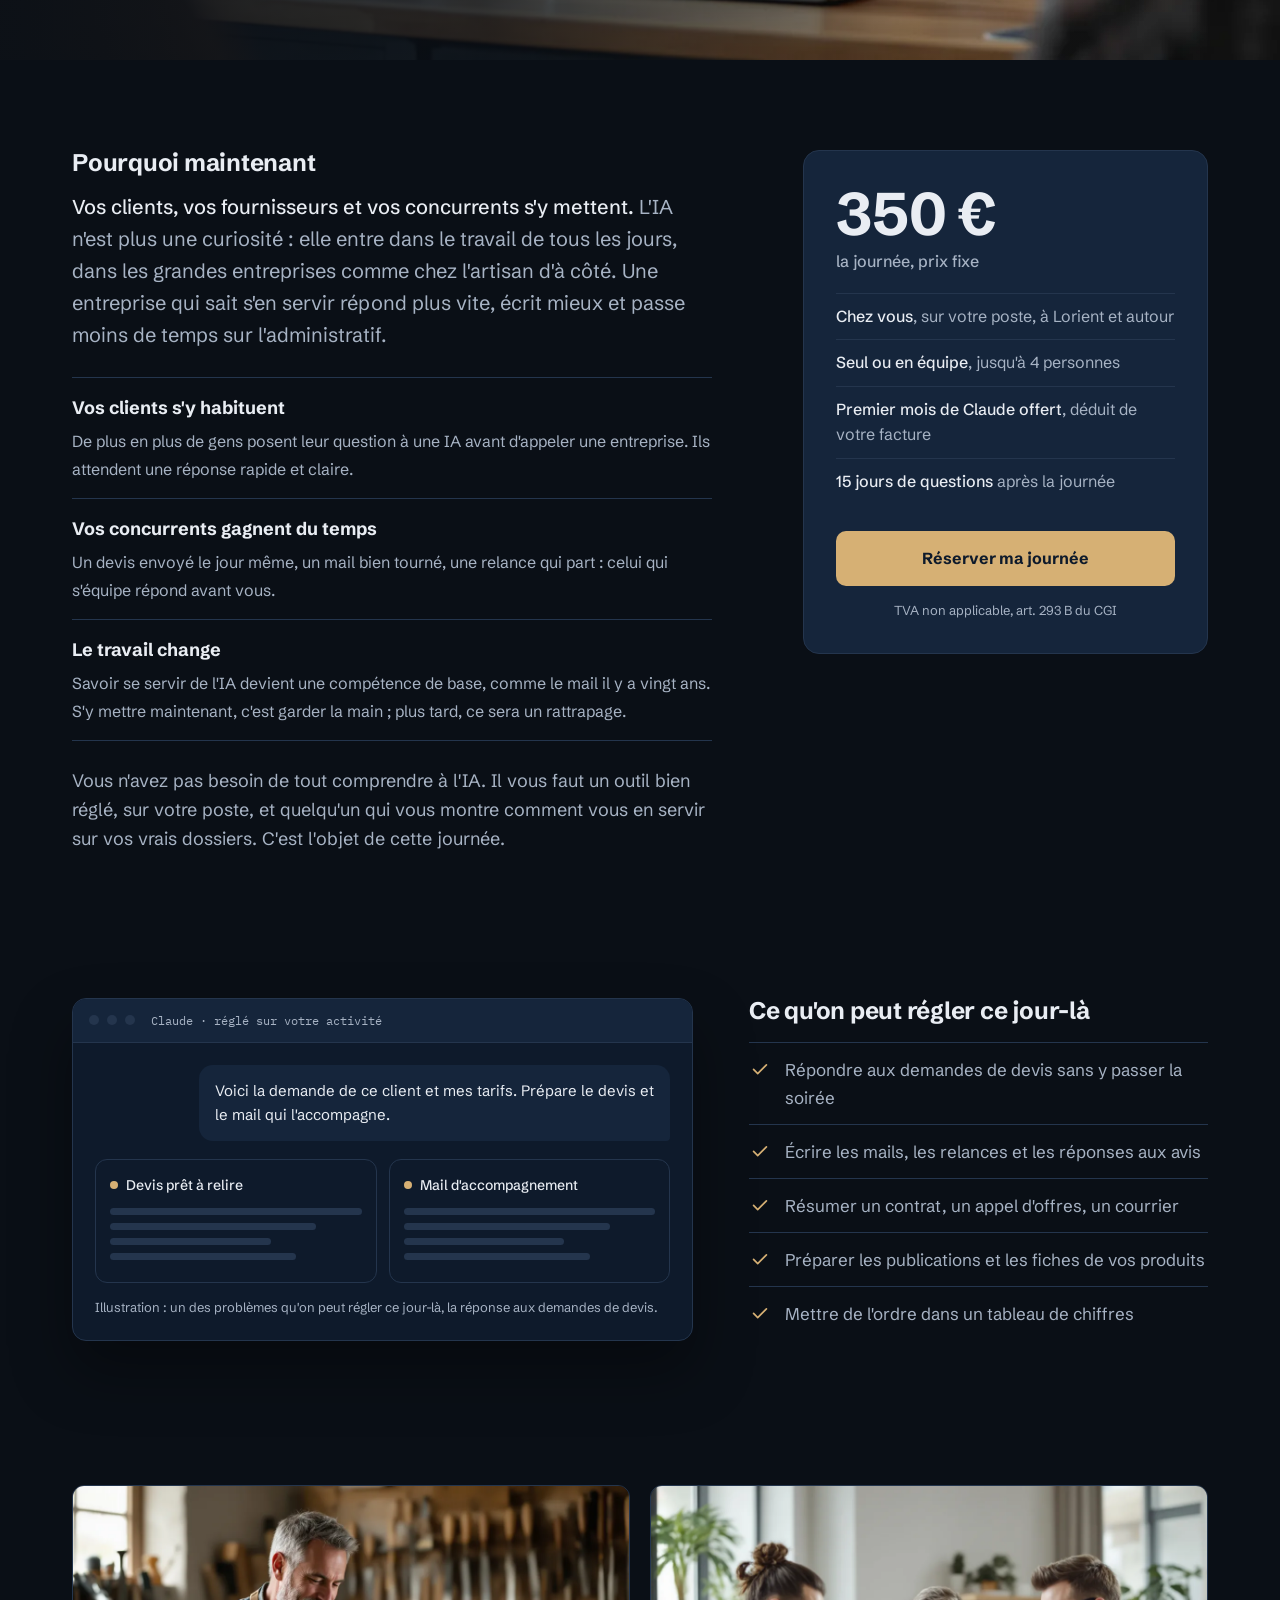
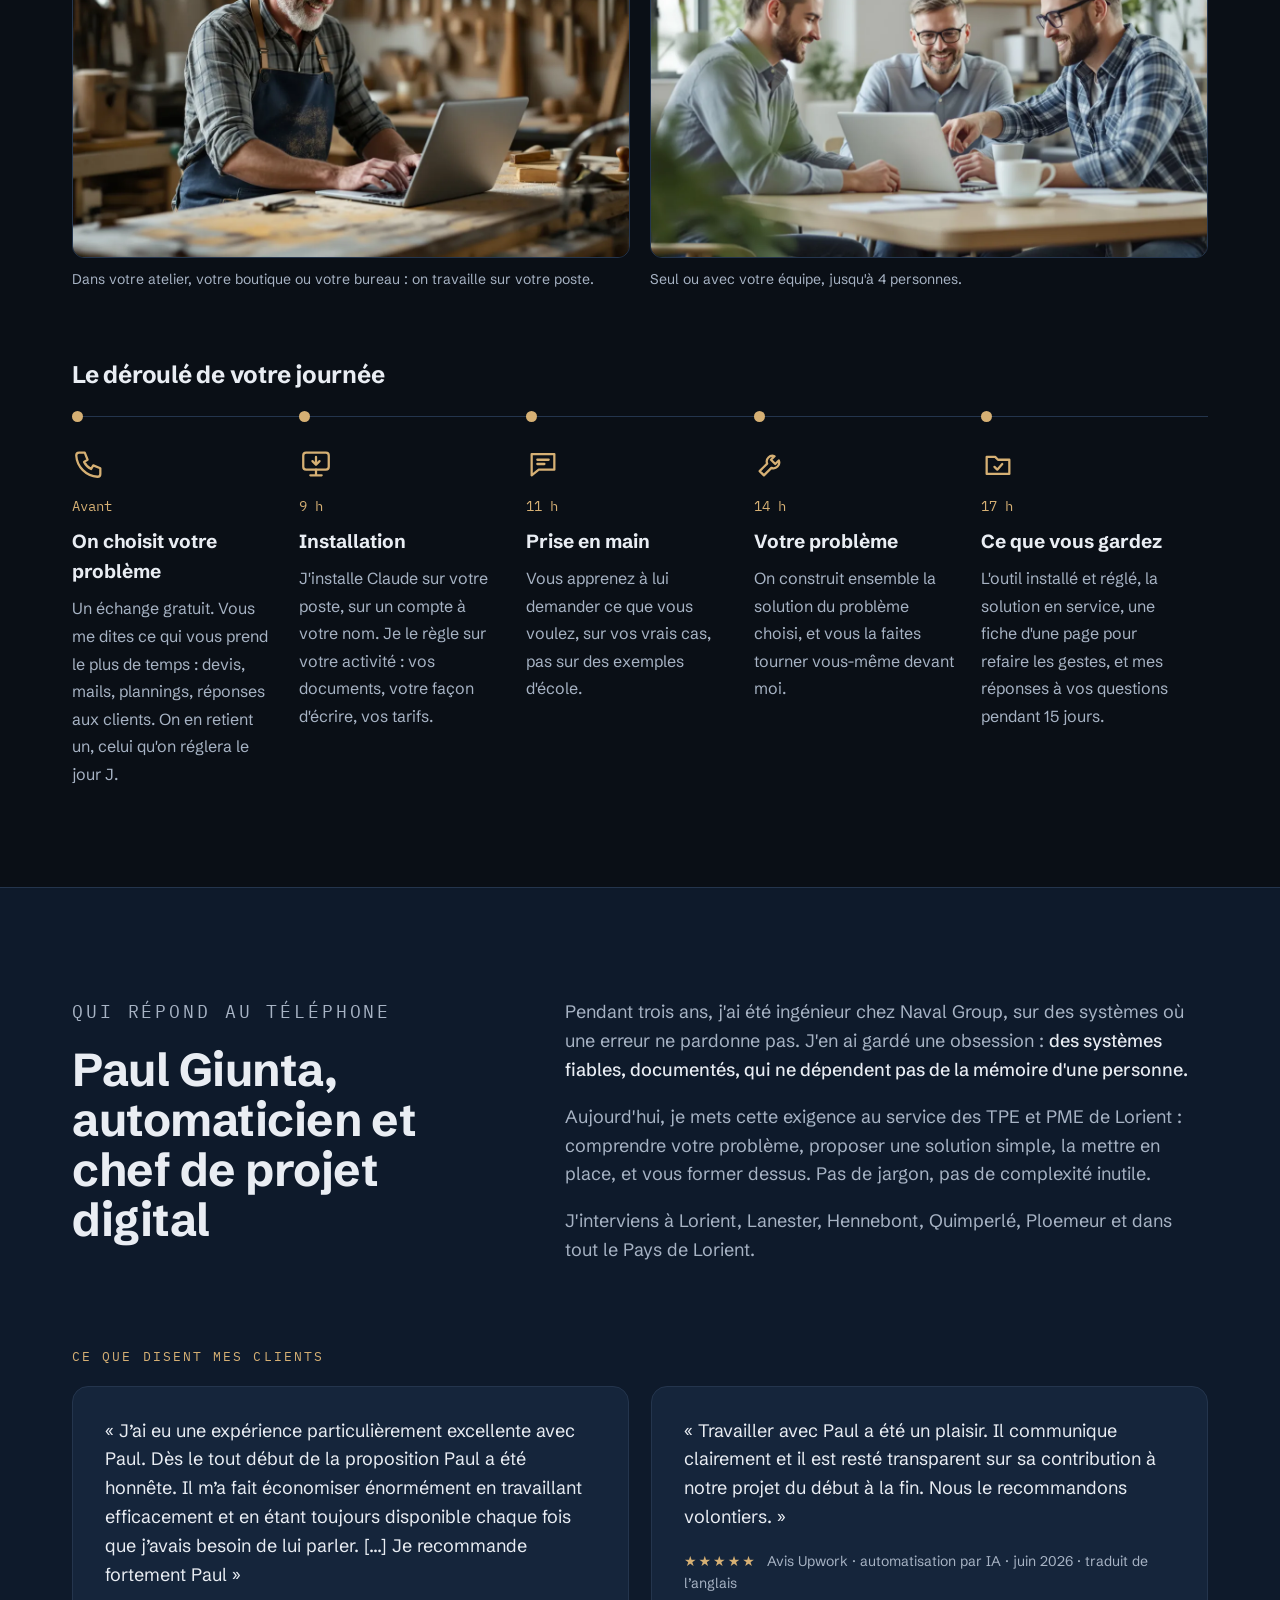
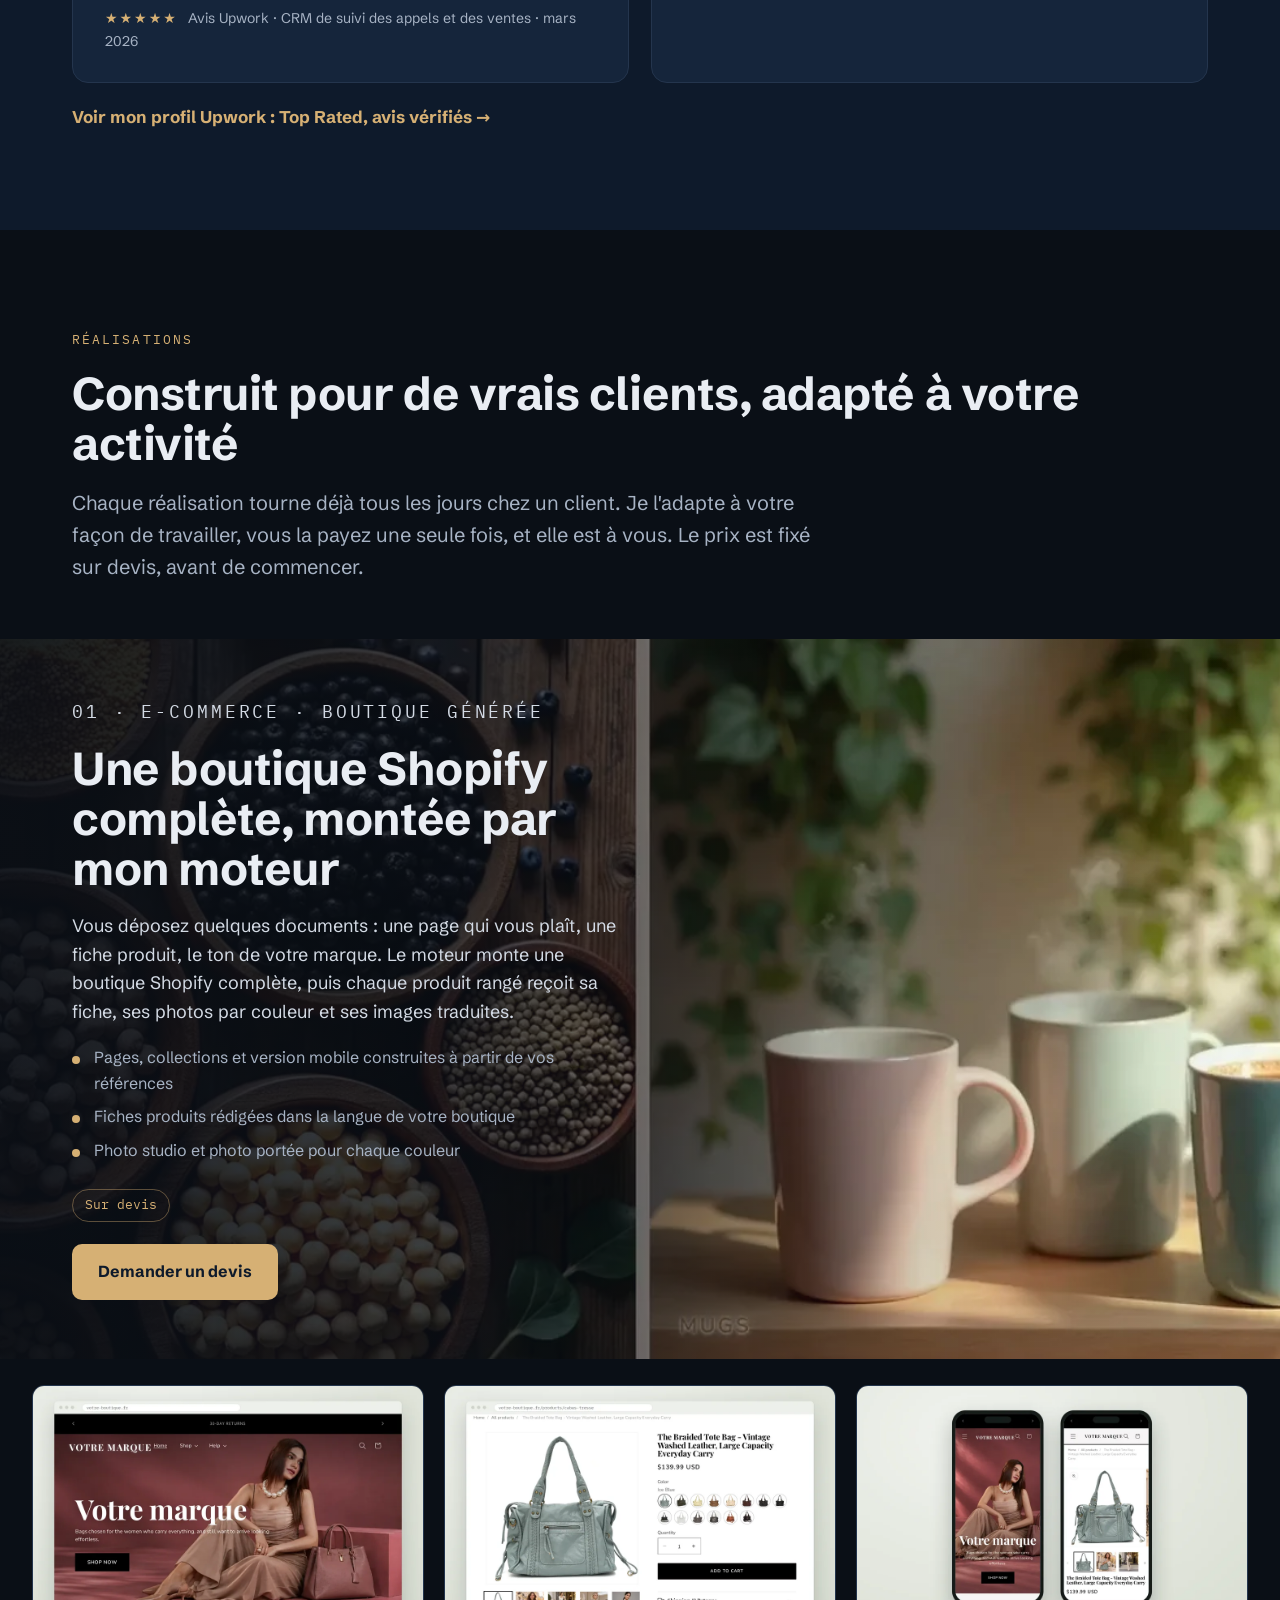
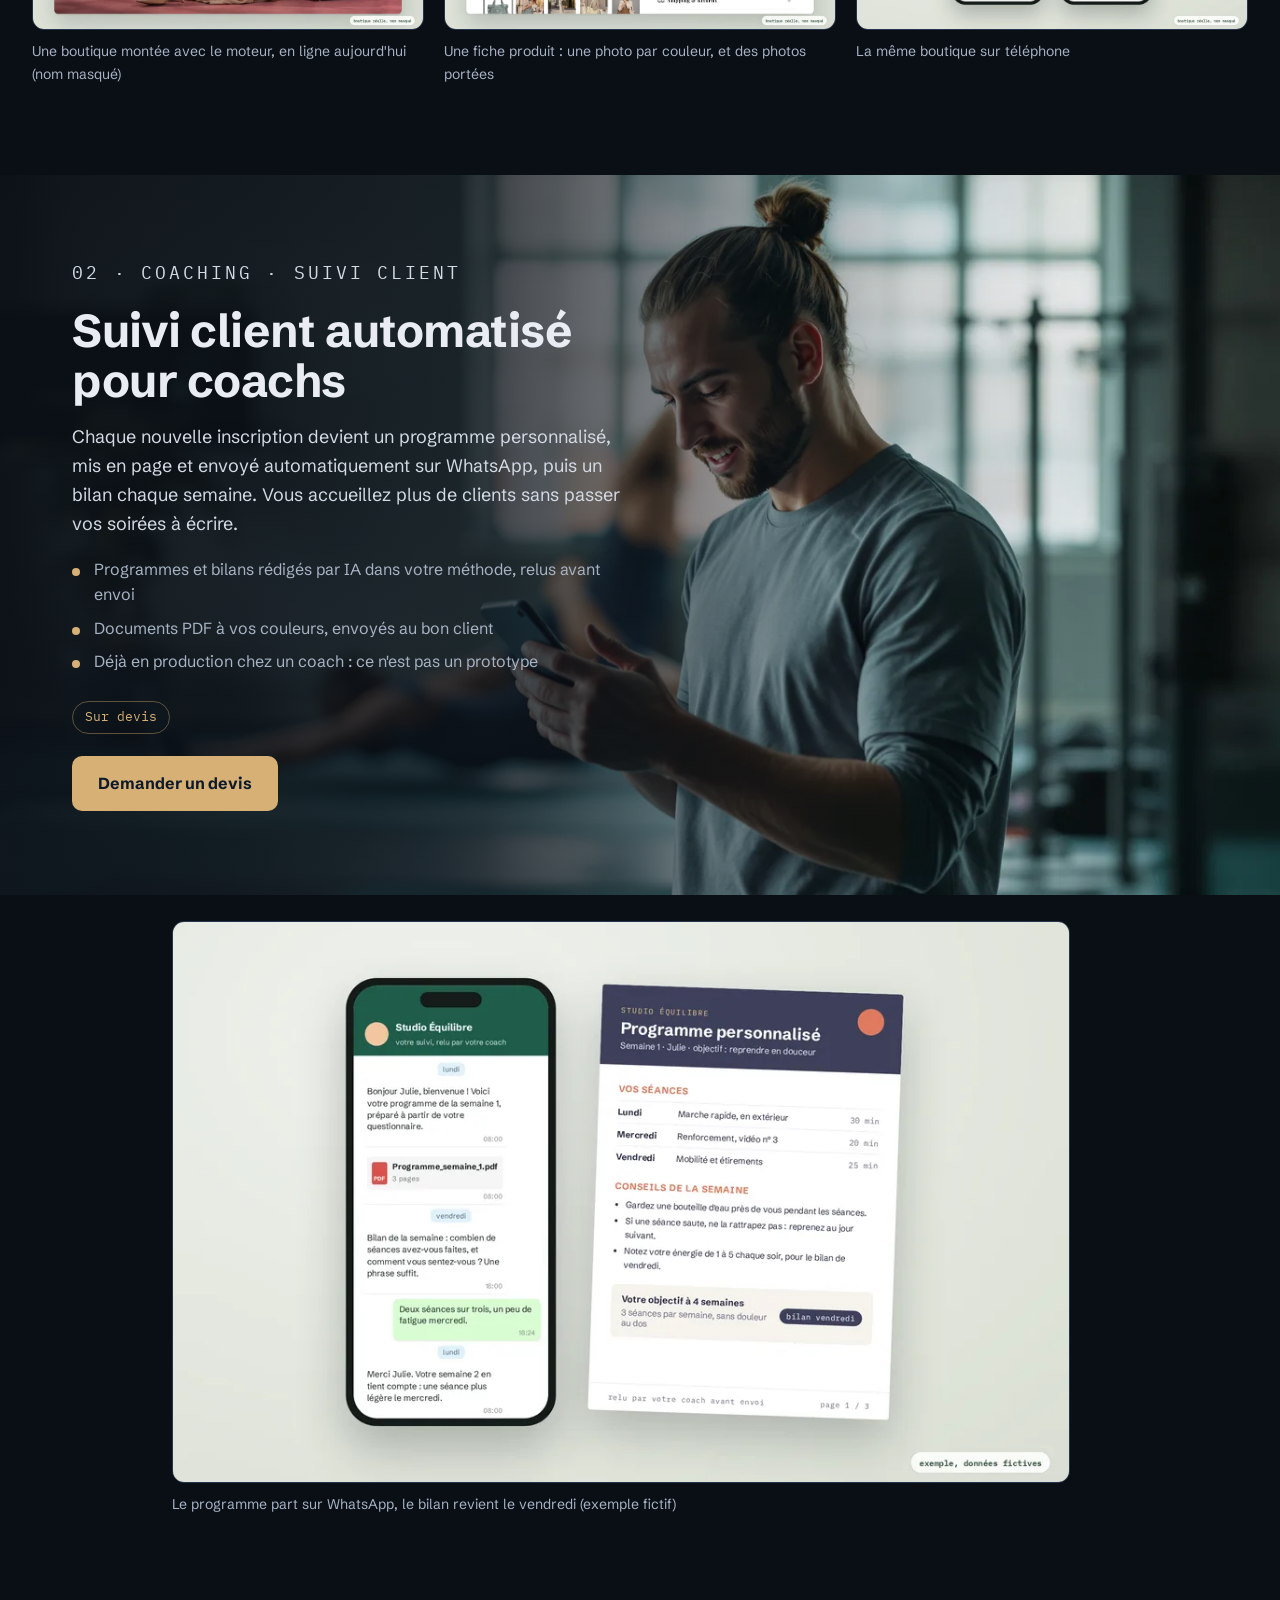
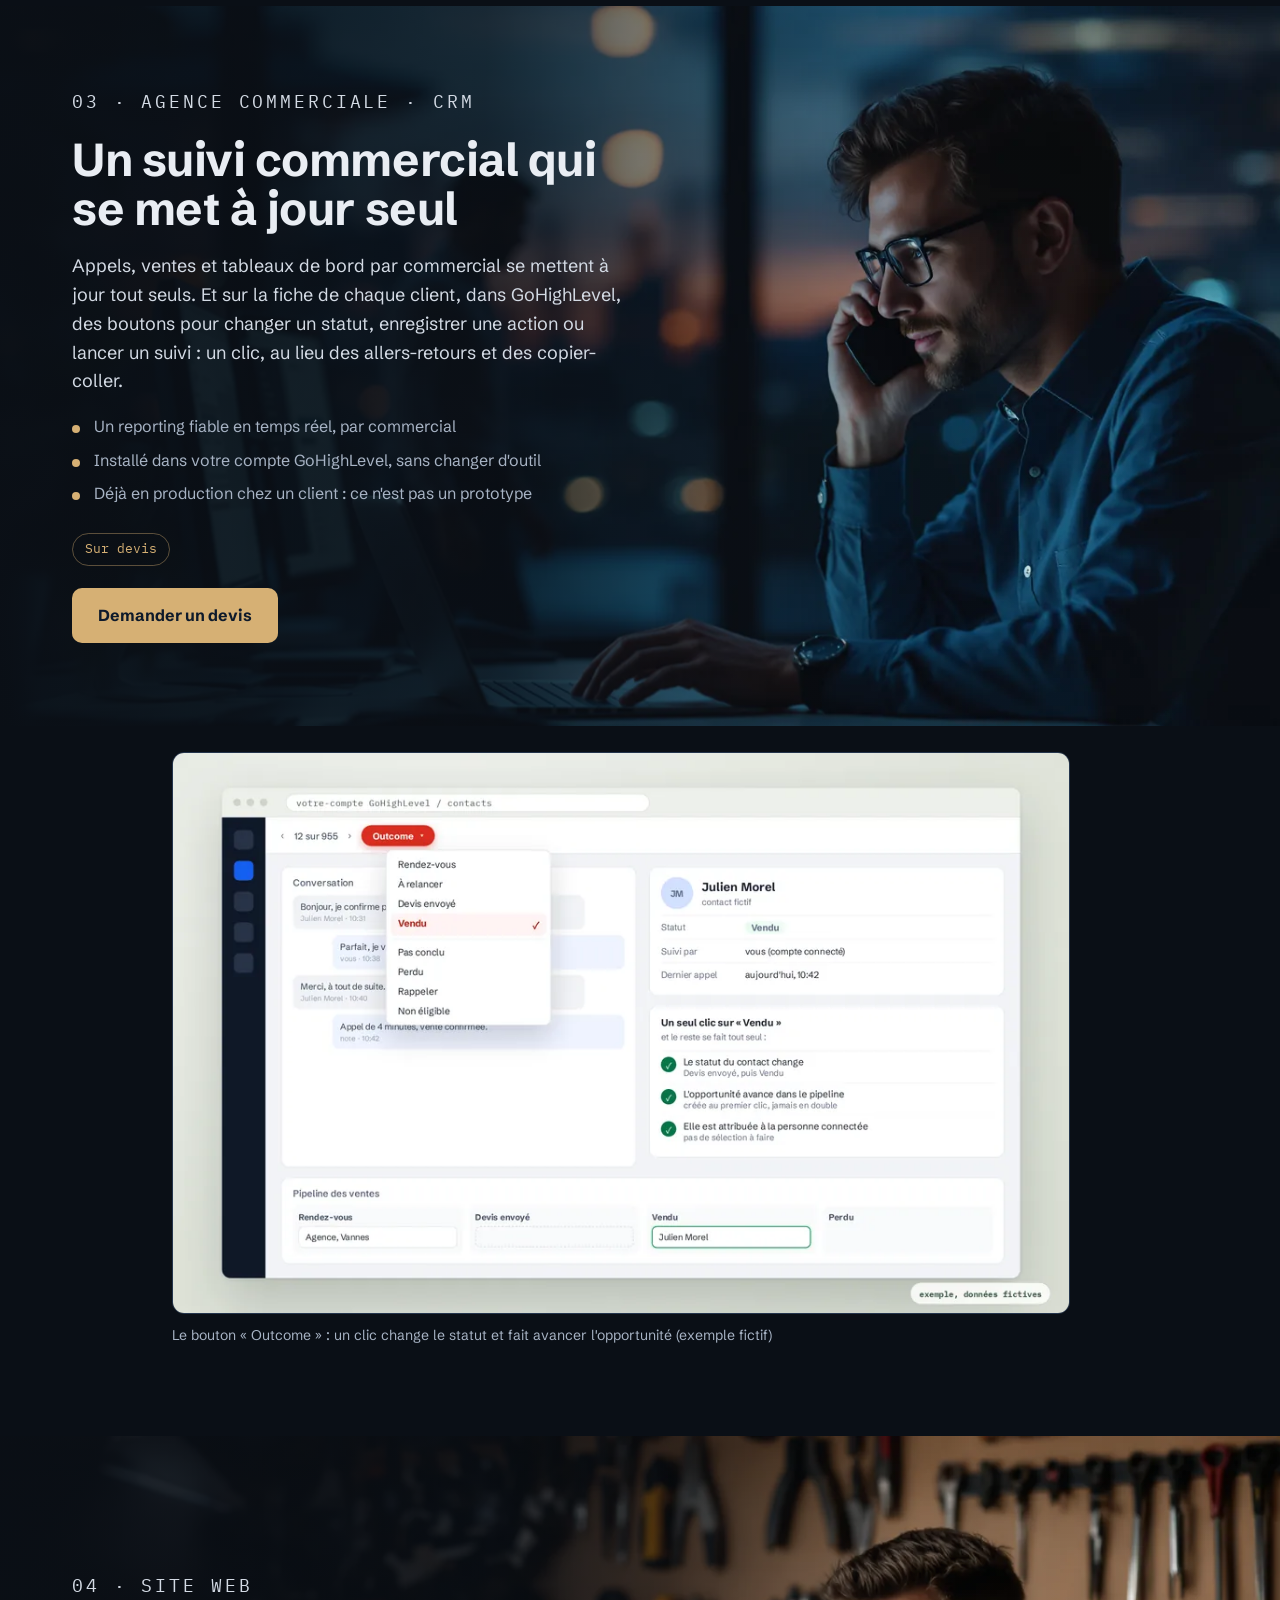
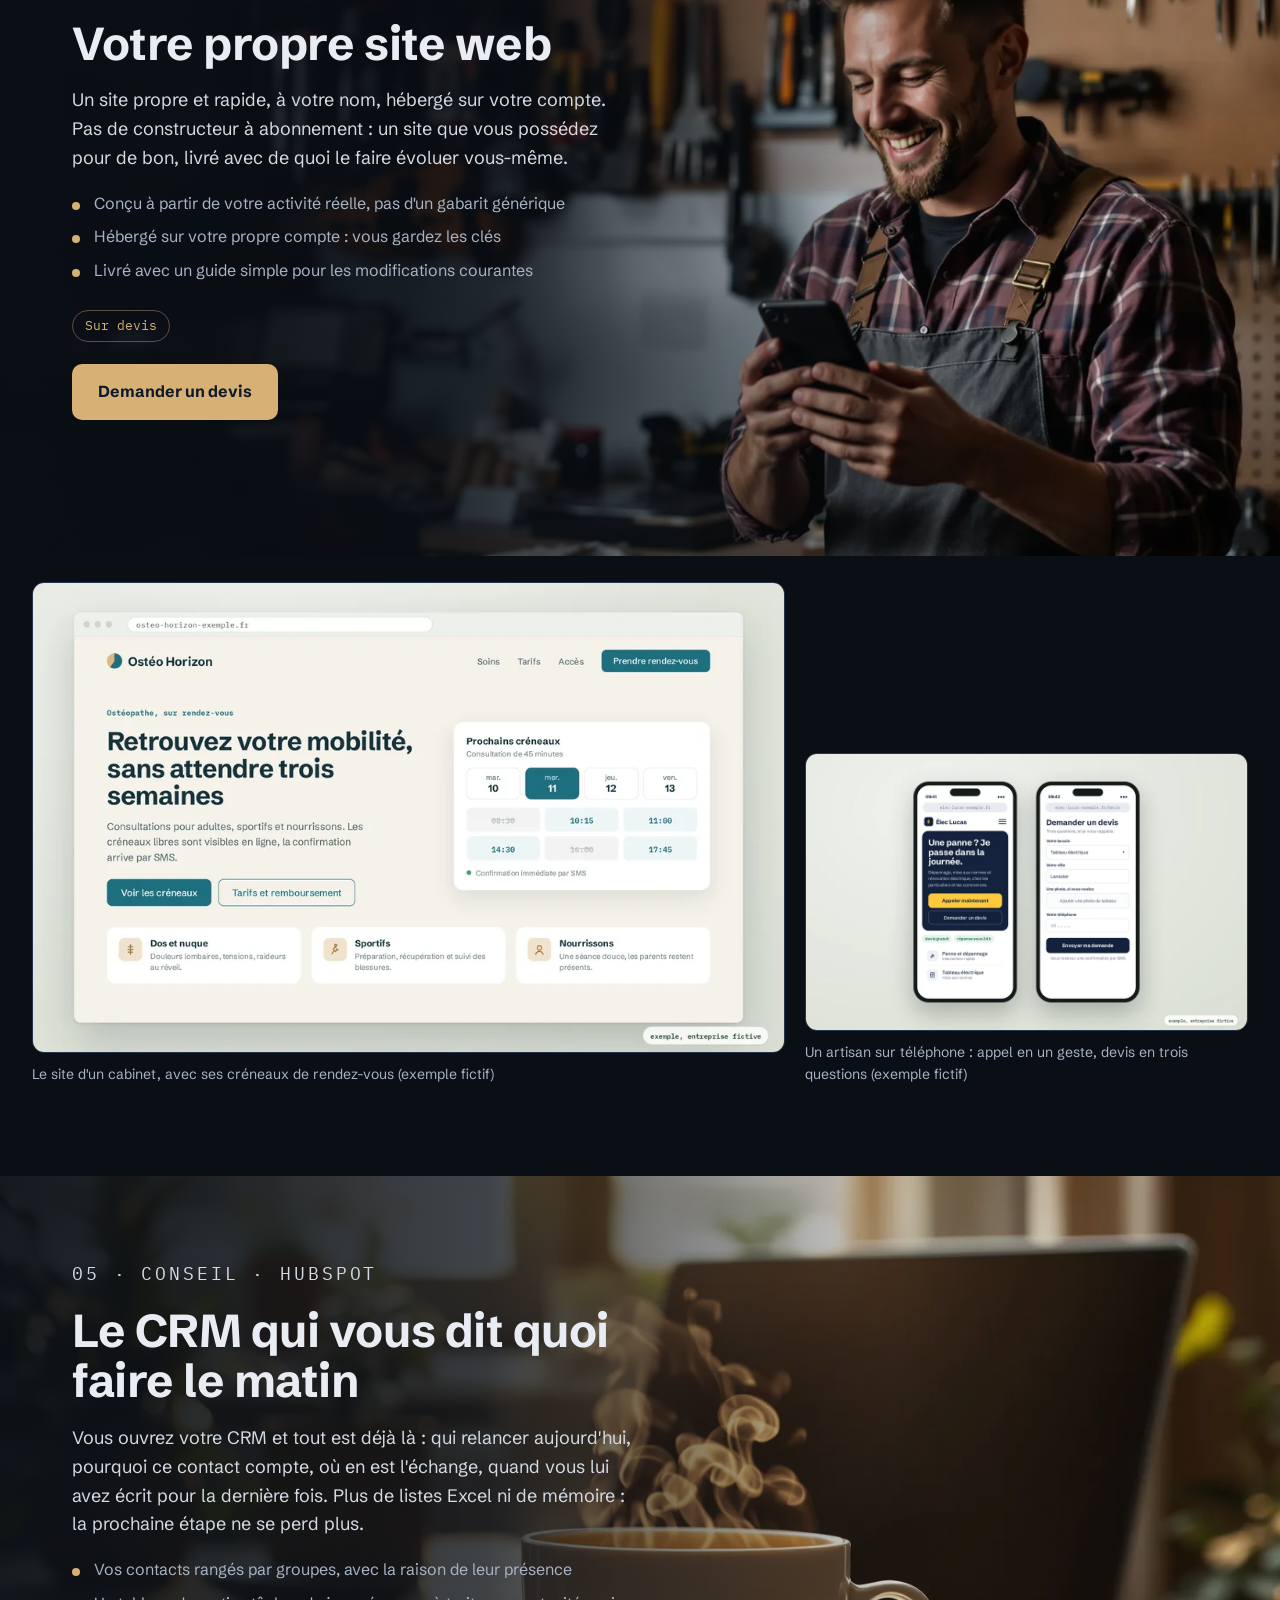
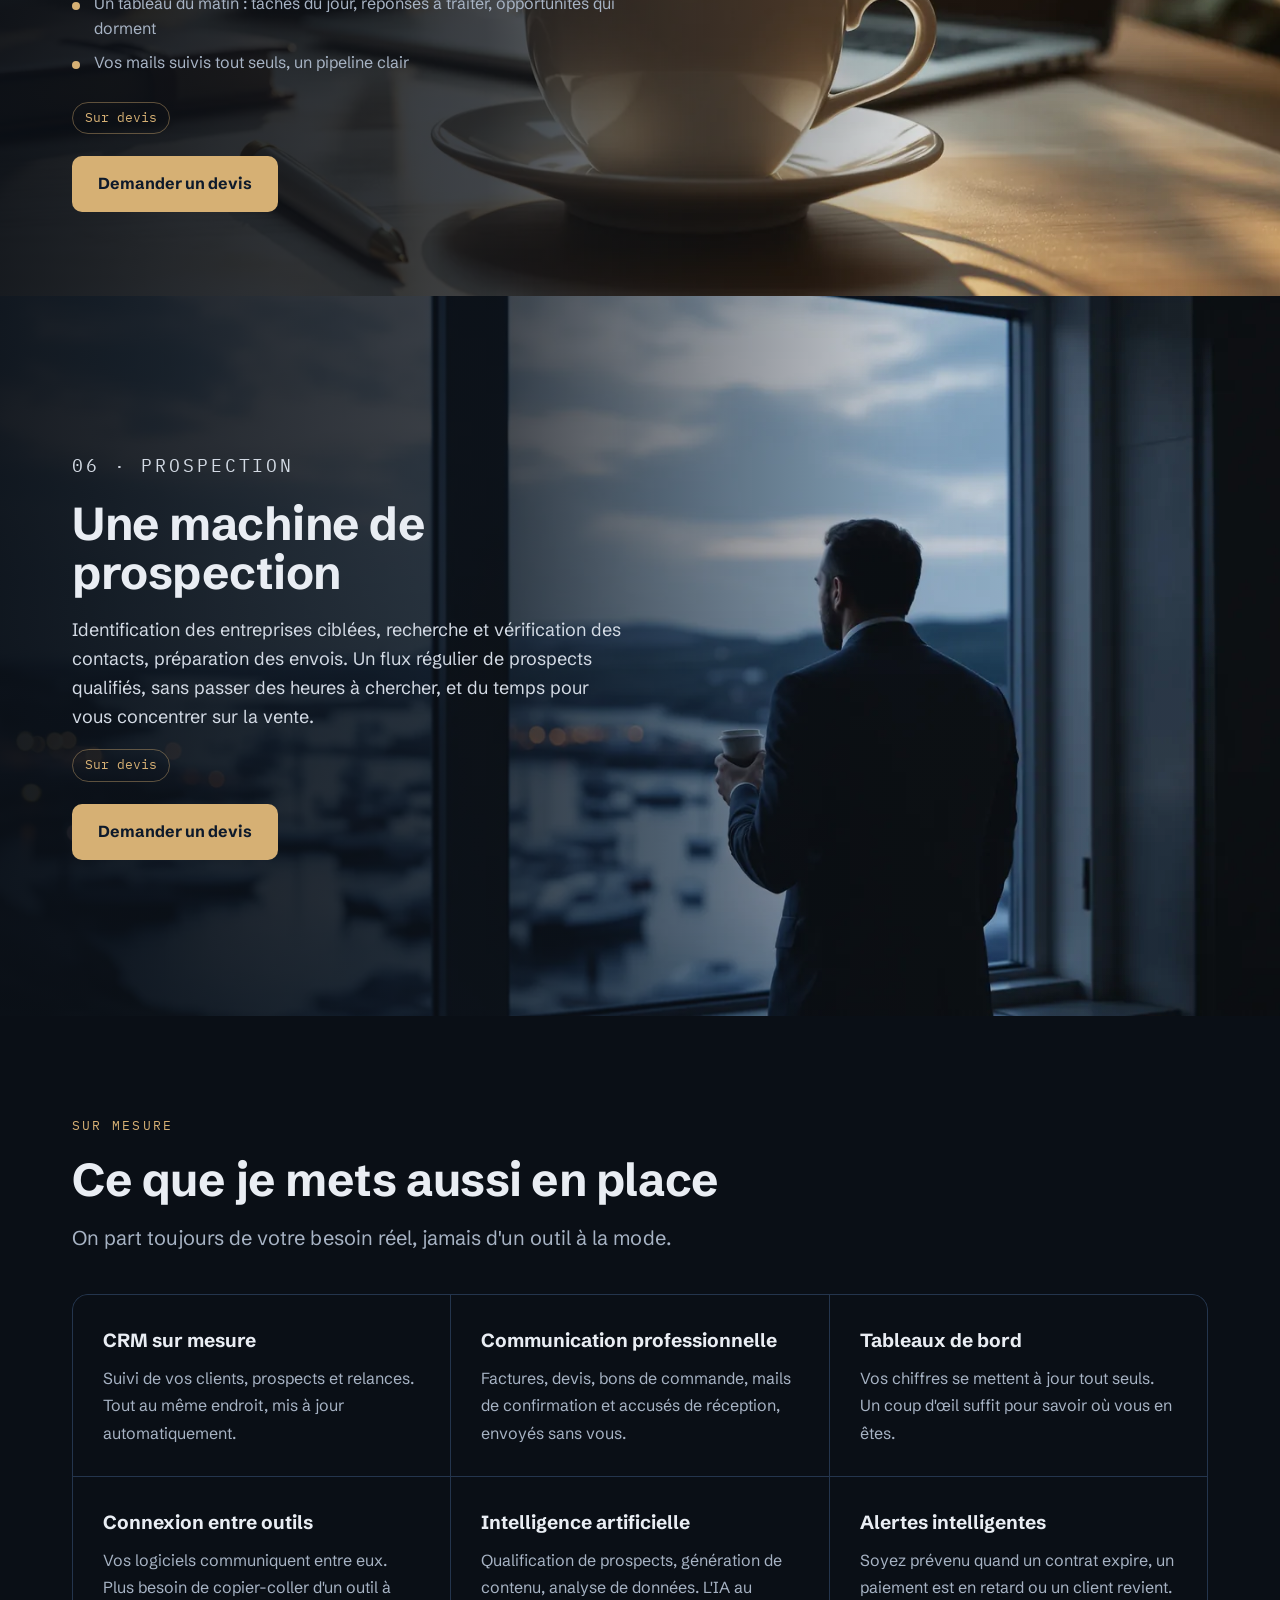
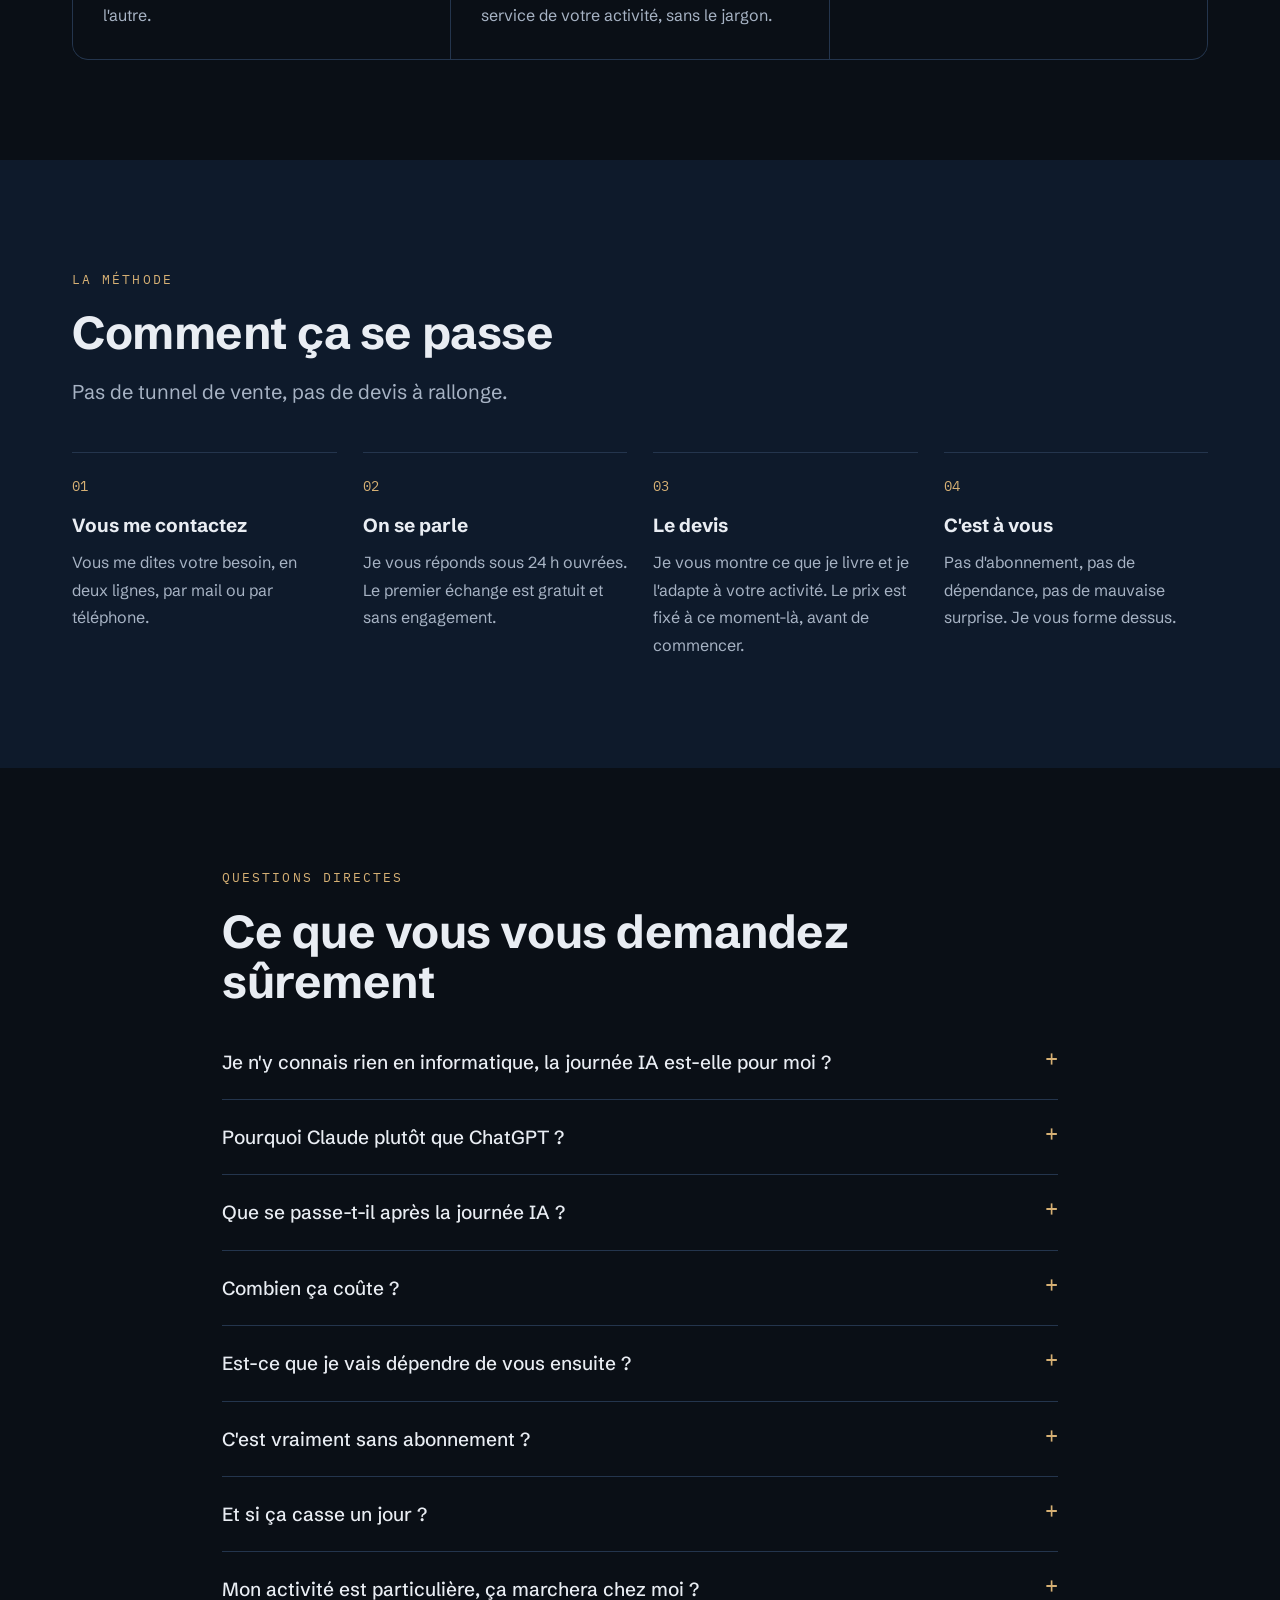
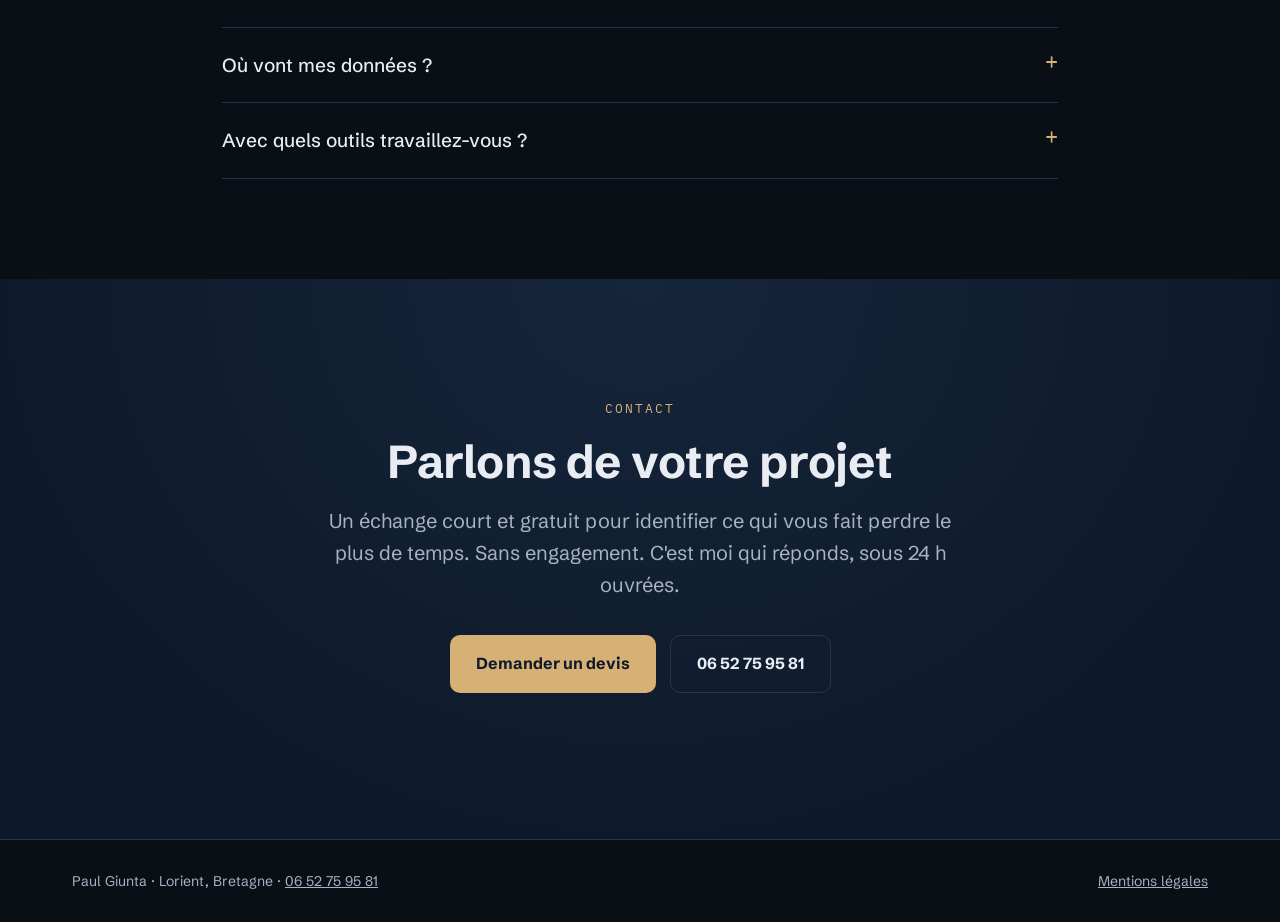
==== commit 06405887: "Pourquoi maintenant: trois raisons (clients, concurrents, travail qui change) et une conclusion Co-A" ====
--- a/index.html
+++ b/index.html
@@ -181,6 +181,12 @@
         .bande-photo h2 { font-size: clamp(34px, 3.6vw, 54px); }
         .journee .tete h3 { margin: 0 0 16px; }
         .journee .pourquoi { color: var(--doux); font-size: 20px; max-width: 640px; }
+        .journee .raisons { list-style: none; margin: 26px 0; max-width: 640px; }
+        .journee .raisons li { padding: 16px 0; border-top: 1px solid var(--ligne); }
+        .journee .raisons li:last-child { border-bottom: 1px solid var(--ligne); }
+        .journee .raisons b { display: block; font-size: 18px; margin-bottom: 4px; }
+        .journee .raisons span { color: var(--doux); font-size: 16px; }
+        .journee .pourquoi.suite { font-size: 18px; }
         .journee .photos { display: grid; grid-template-columns: 1fr 1fr; gap: 20px; margin-top: 72px; }
         .journee .photos img { width: 100%; height: auto; border-radius: 12px; border: 1px solid var(--ligne); }
         .journee .photos figcaption { font-size: 14px; color: var(--doux); margin-top: 10px; }
@@ -371,7 +377,13 @@
         <div class="tete">
             <div>
                 <h3>Pourquoi maintenant</h3>
-                <p class="pourquoi"><strong>Vos clients, vos fournisseurs et vos concurrents s'y mettent.</strong> Une entreprise qui sait se servir de l'IA répond plus vite, écrit mieux et passe moins de temps sur l'administratif. Celle qui attend prend un peu plus de retard chaque mois. Une journée suffit pour s'y mettre, sur vos vrais dossiers.</p>
+                <p class="pourquoi"><strong>Vos clients, vos fournisseurs et vos concurrents s'y mettent.</strong> L'IA n'est plus une curiosité : elle entre dans le travail de tous les jours, dans les grandes entreprises comme chez l'artisan d'à côté. Une entreprise qui sait s'en servir répond plus vite, écrit mieux et passe moins de temps sur l'administratif.</p>
+                <ul class="raisons">
+                    <li><b>Vos clients s'y habituent</b><span>De plus en plus de gens posent leur question à une IA avant d'appeler une entreprise. Ils attendent une réponse rapide et claire.</span></li>
+                    <li><b>Vos concurrents gagnent du temps</b><span>Un devis envoyé le jour même, un mail bien tourné, une relance qui part : celui qui s'équipe répond avant vous.</span></li>
+                    <li><b>Le travail change</b><span>Savoir se servir de l'IA devient une compétence de base, comme le mail il y a vingt ans. S'y mettre maintenant, c'est garder la main ; plus tard, ce sera un rattrapage.</span></li>
+                </ul>
+                <p class="pourquoi suite">Vous n'avez pas besoin de tout comprendre à l'IA. Il vous faut un outil bien réglé, sur votre poste, et quelqu'un qui vous montre comment vous en servir sur vos vrais dossiers. C'est l'objet de cette journée.</p>
             </div>
             <aside class="prix" aria-label="Prix de la journée IA">
                 <p class="montant">350 €<small>la journée, prix fixe</small></p>
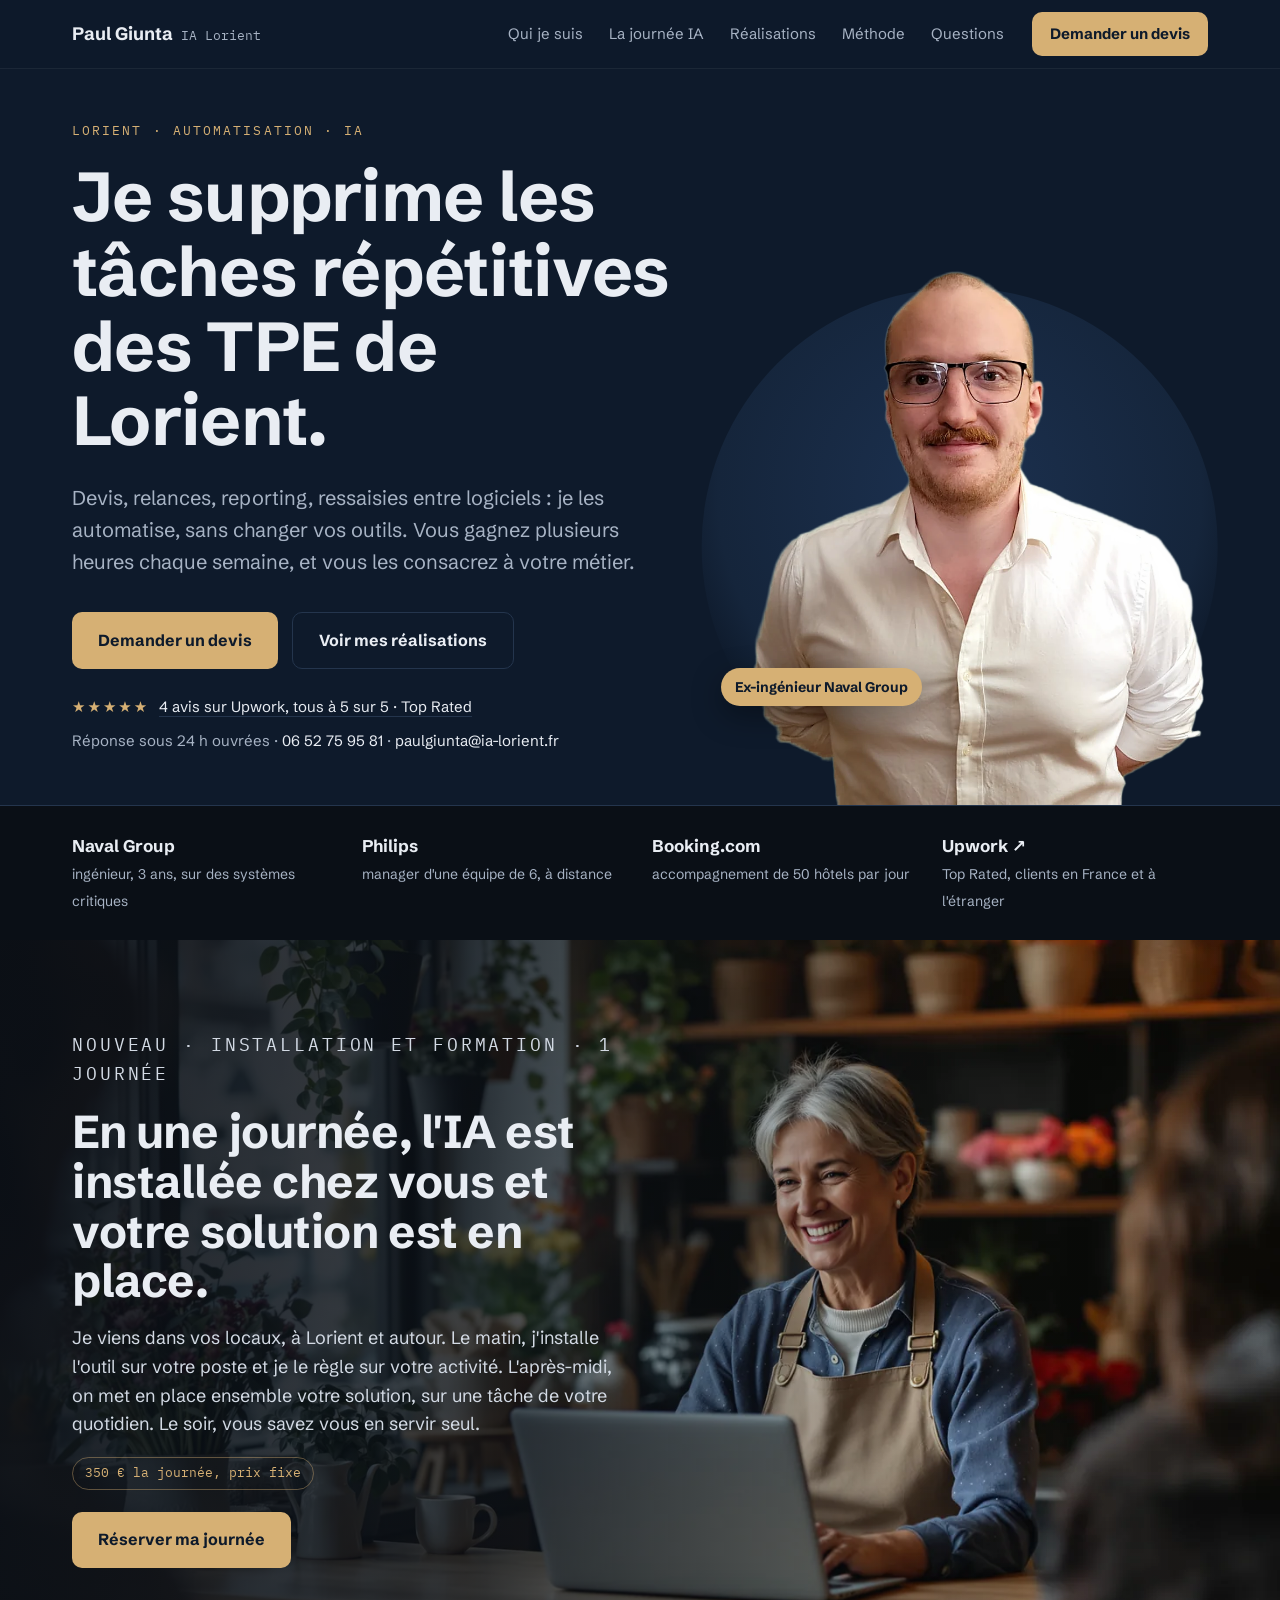
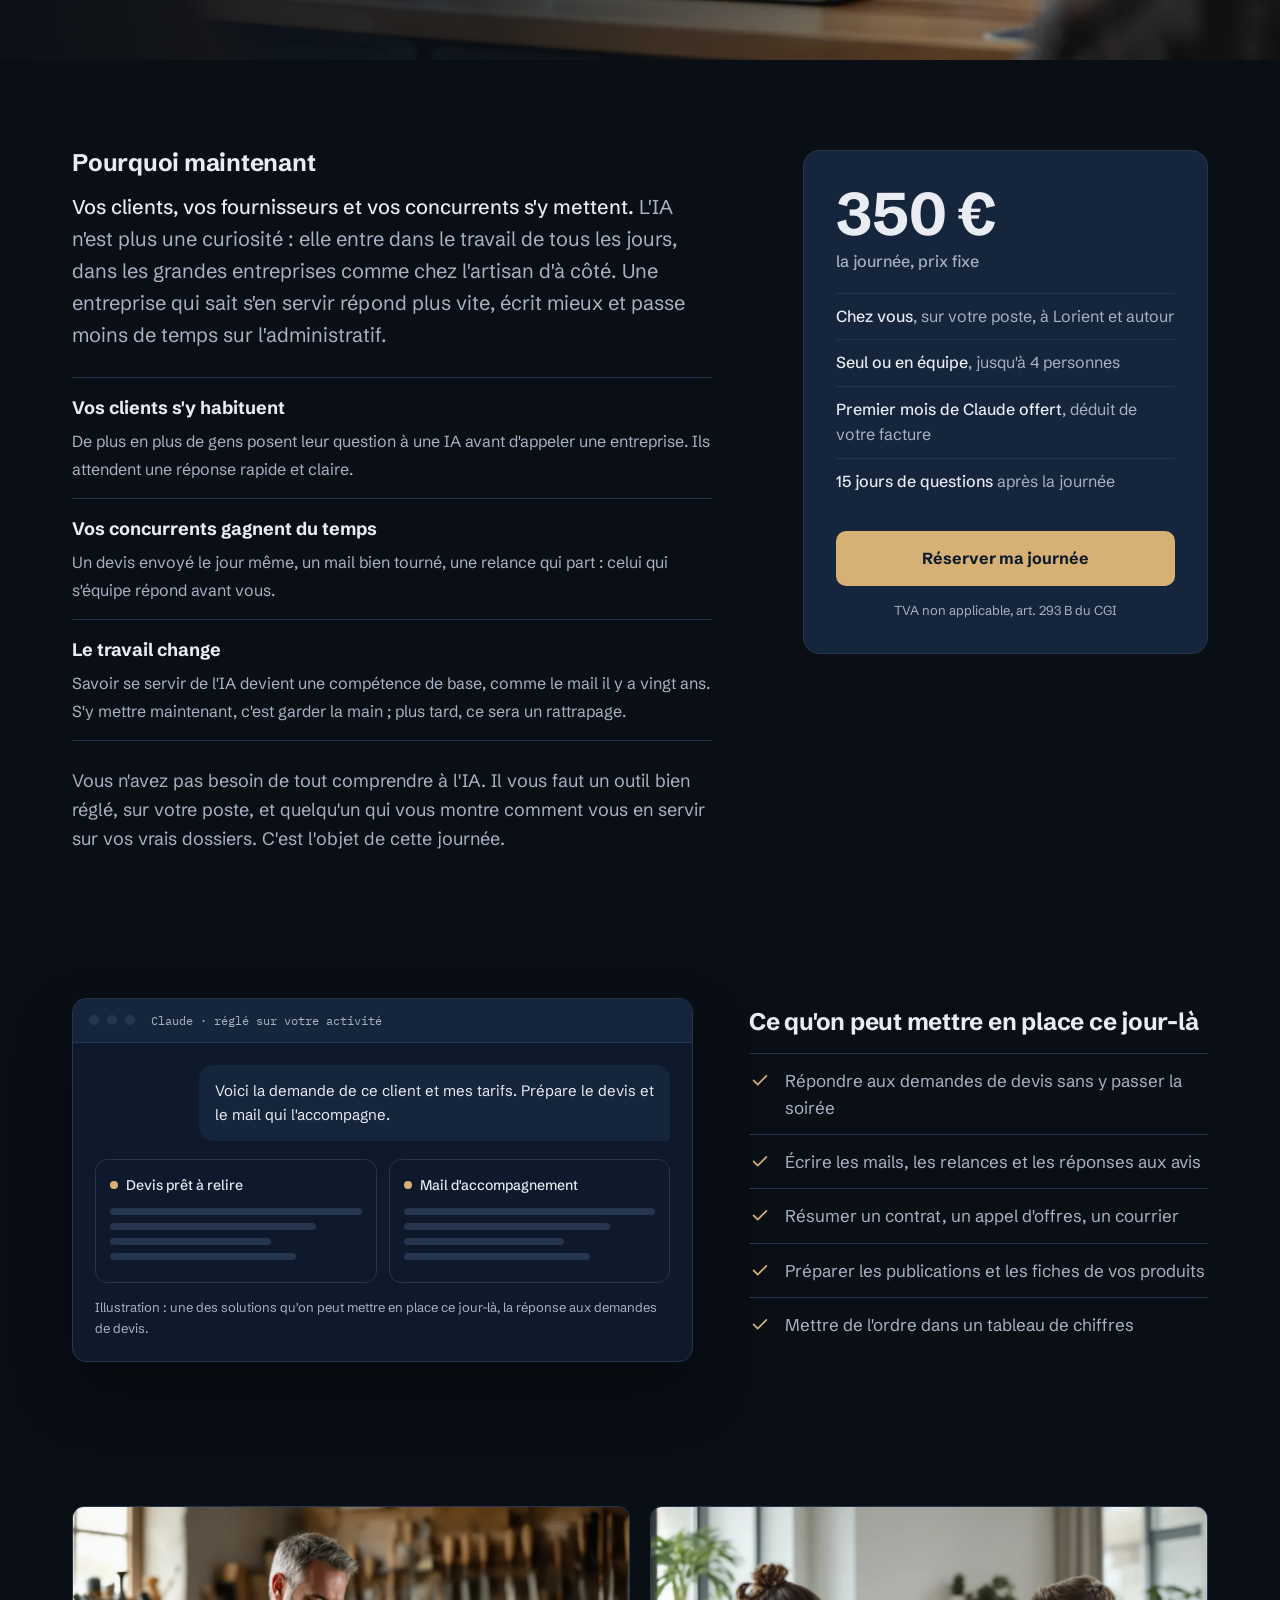
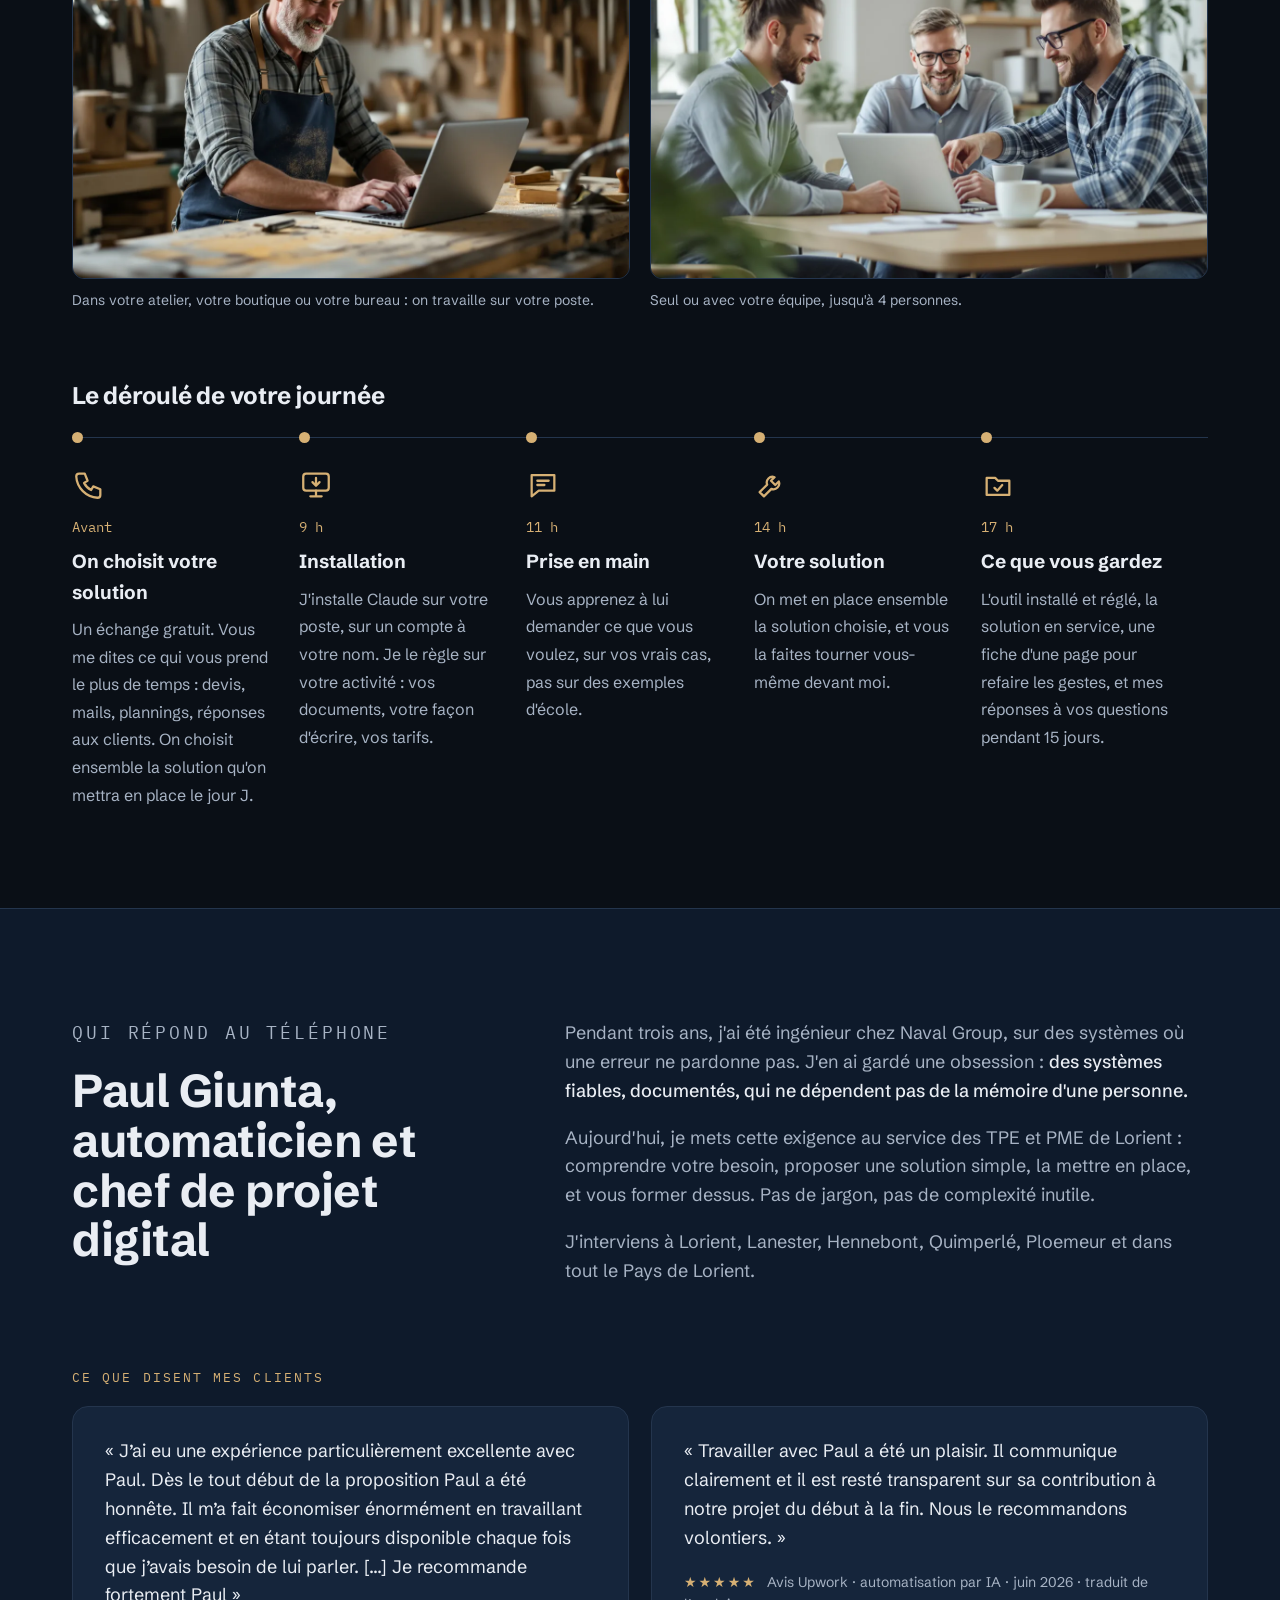
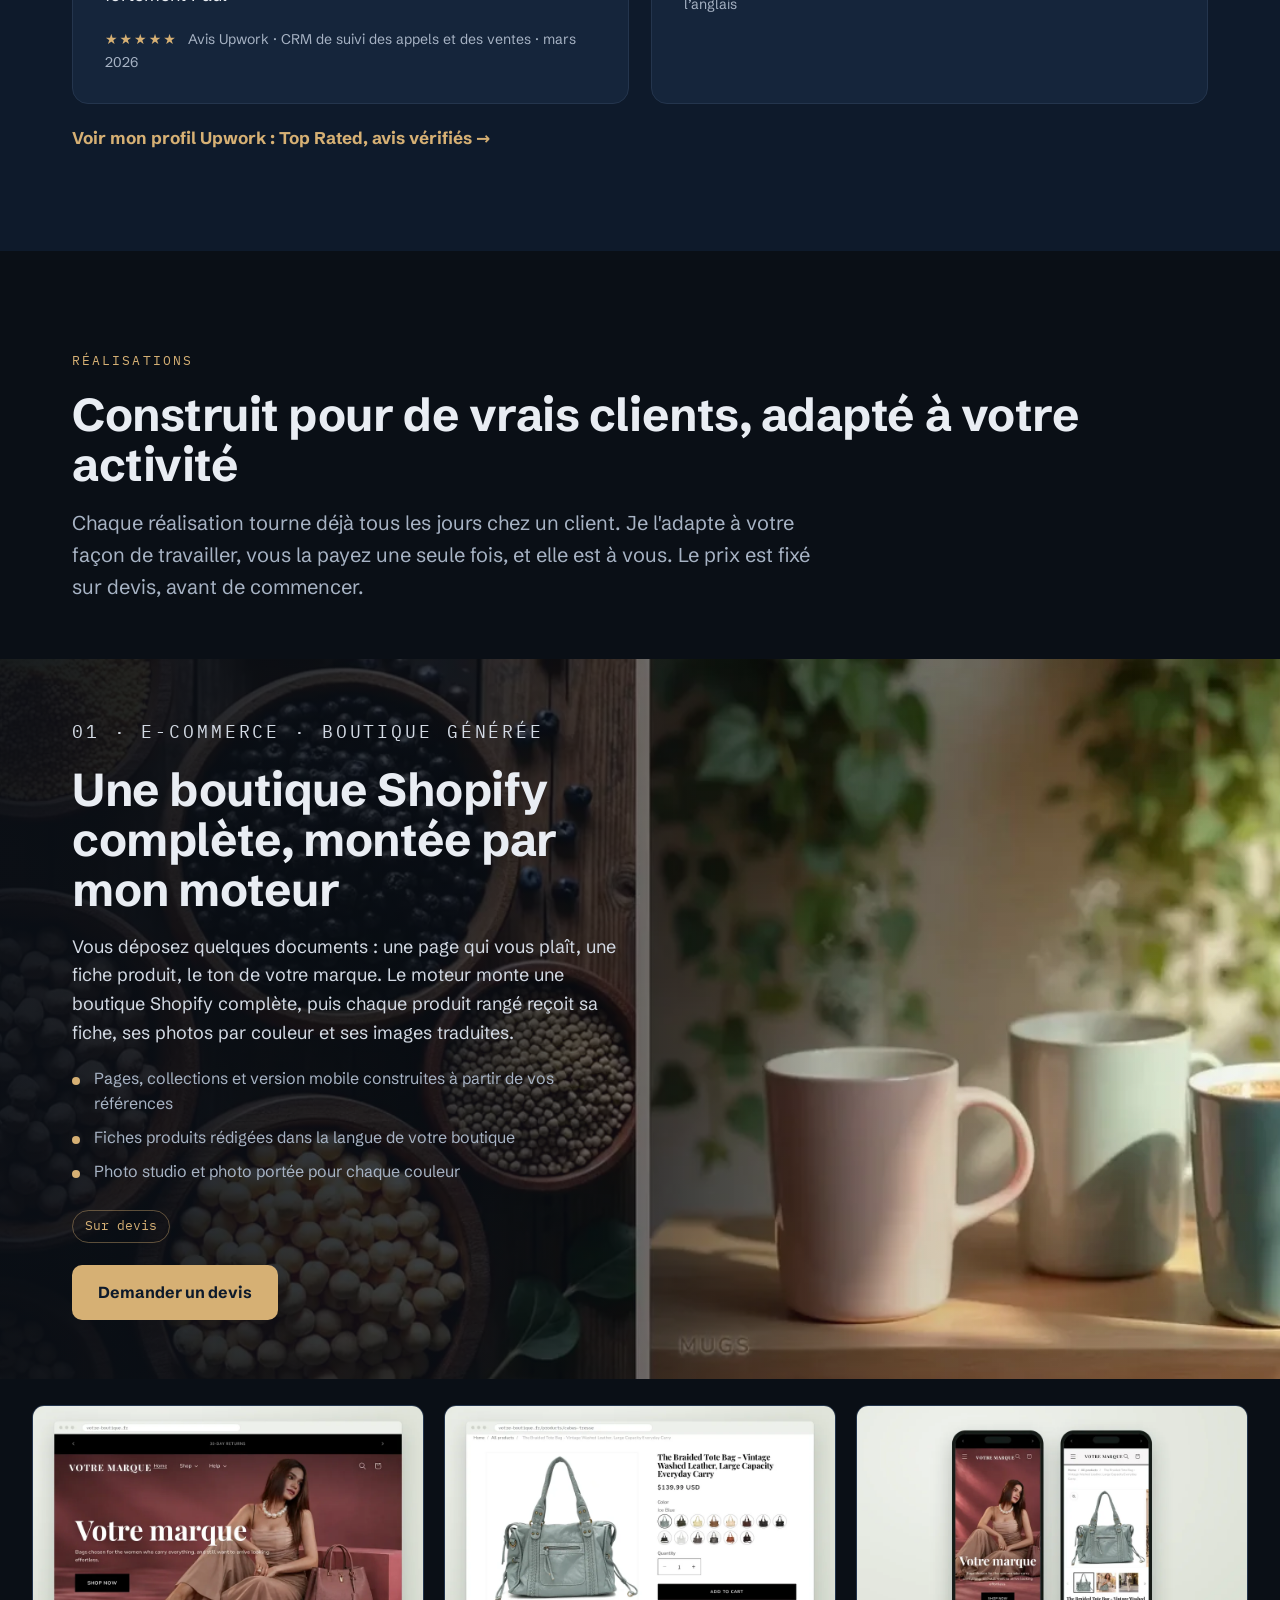
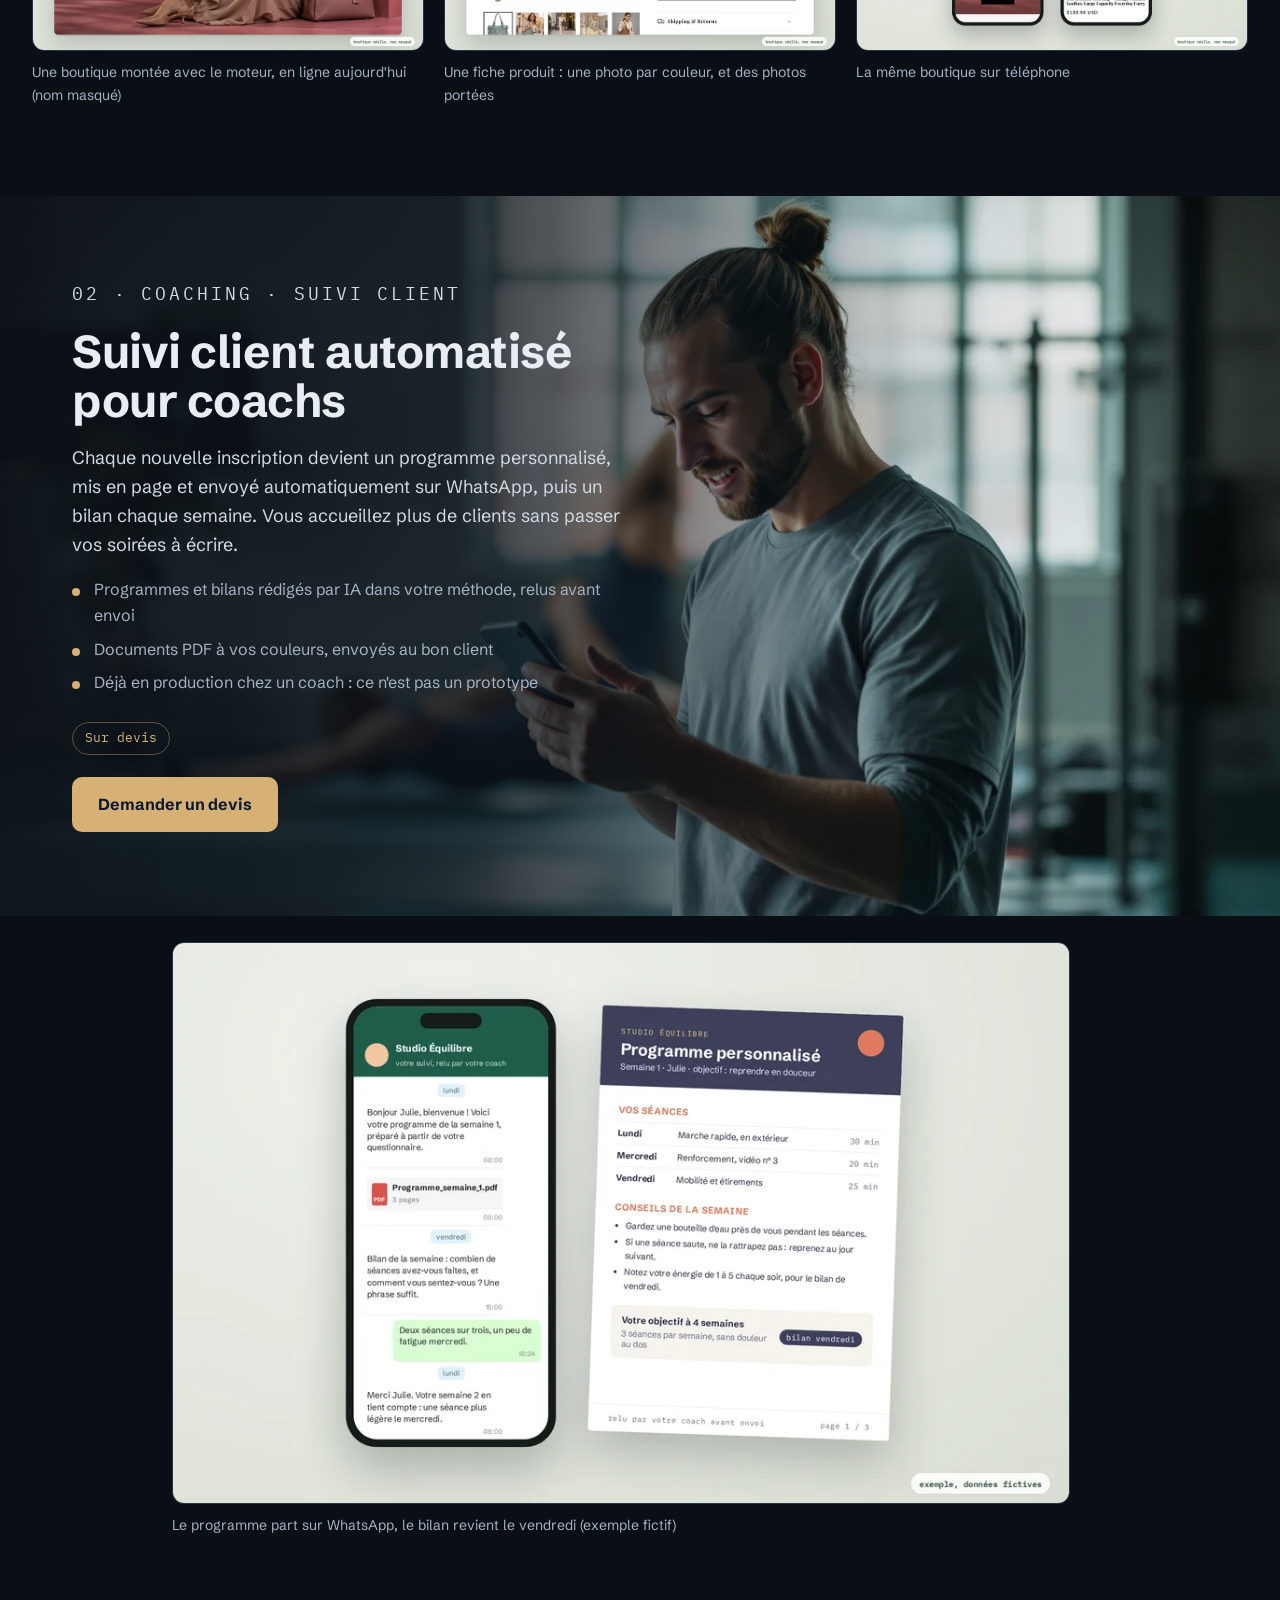
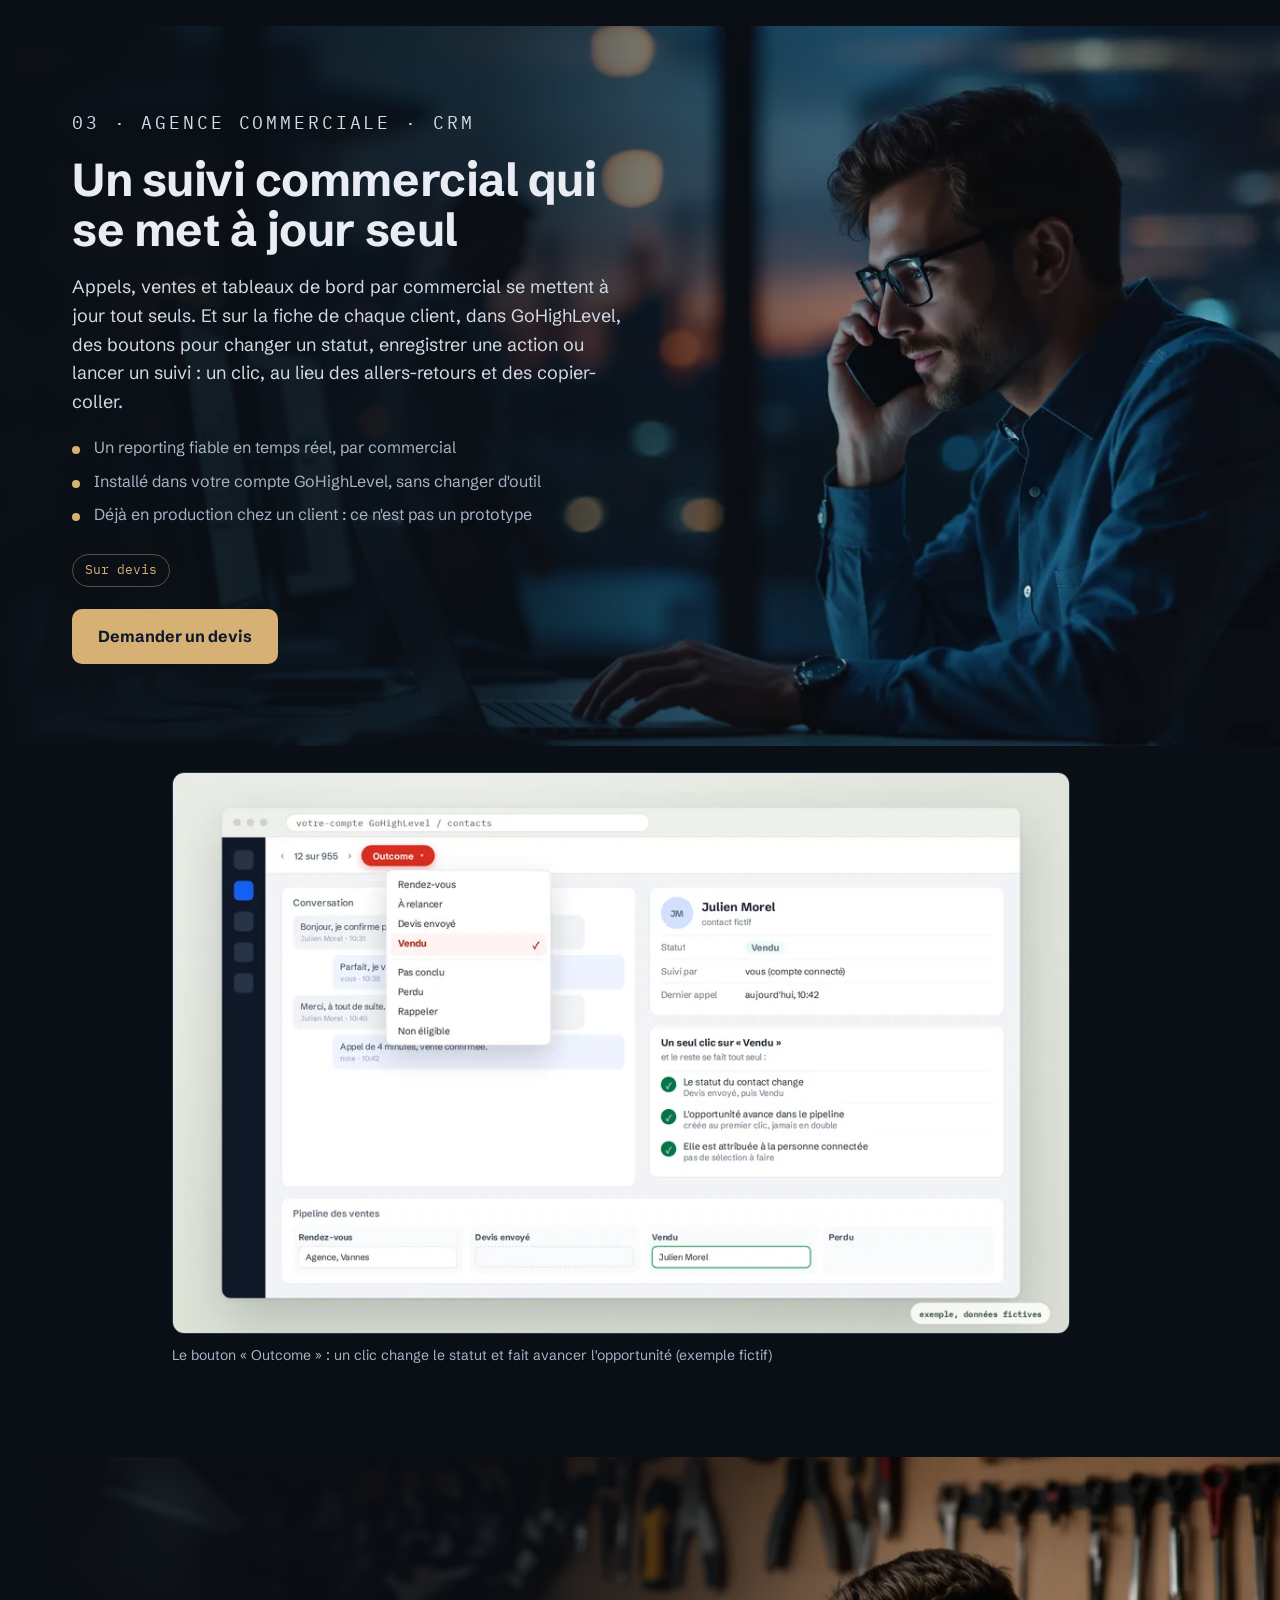
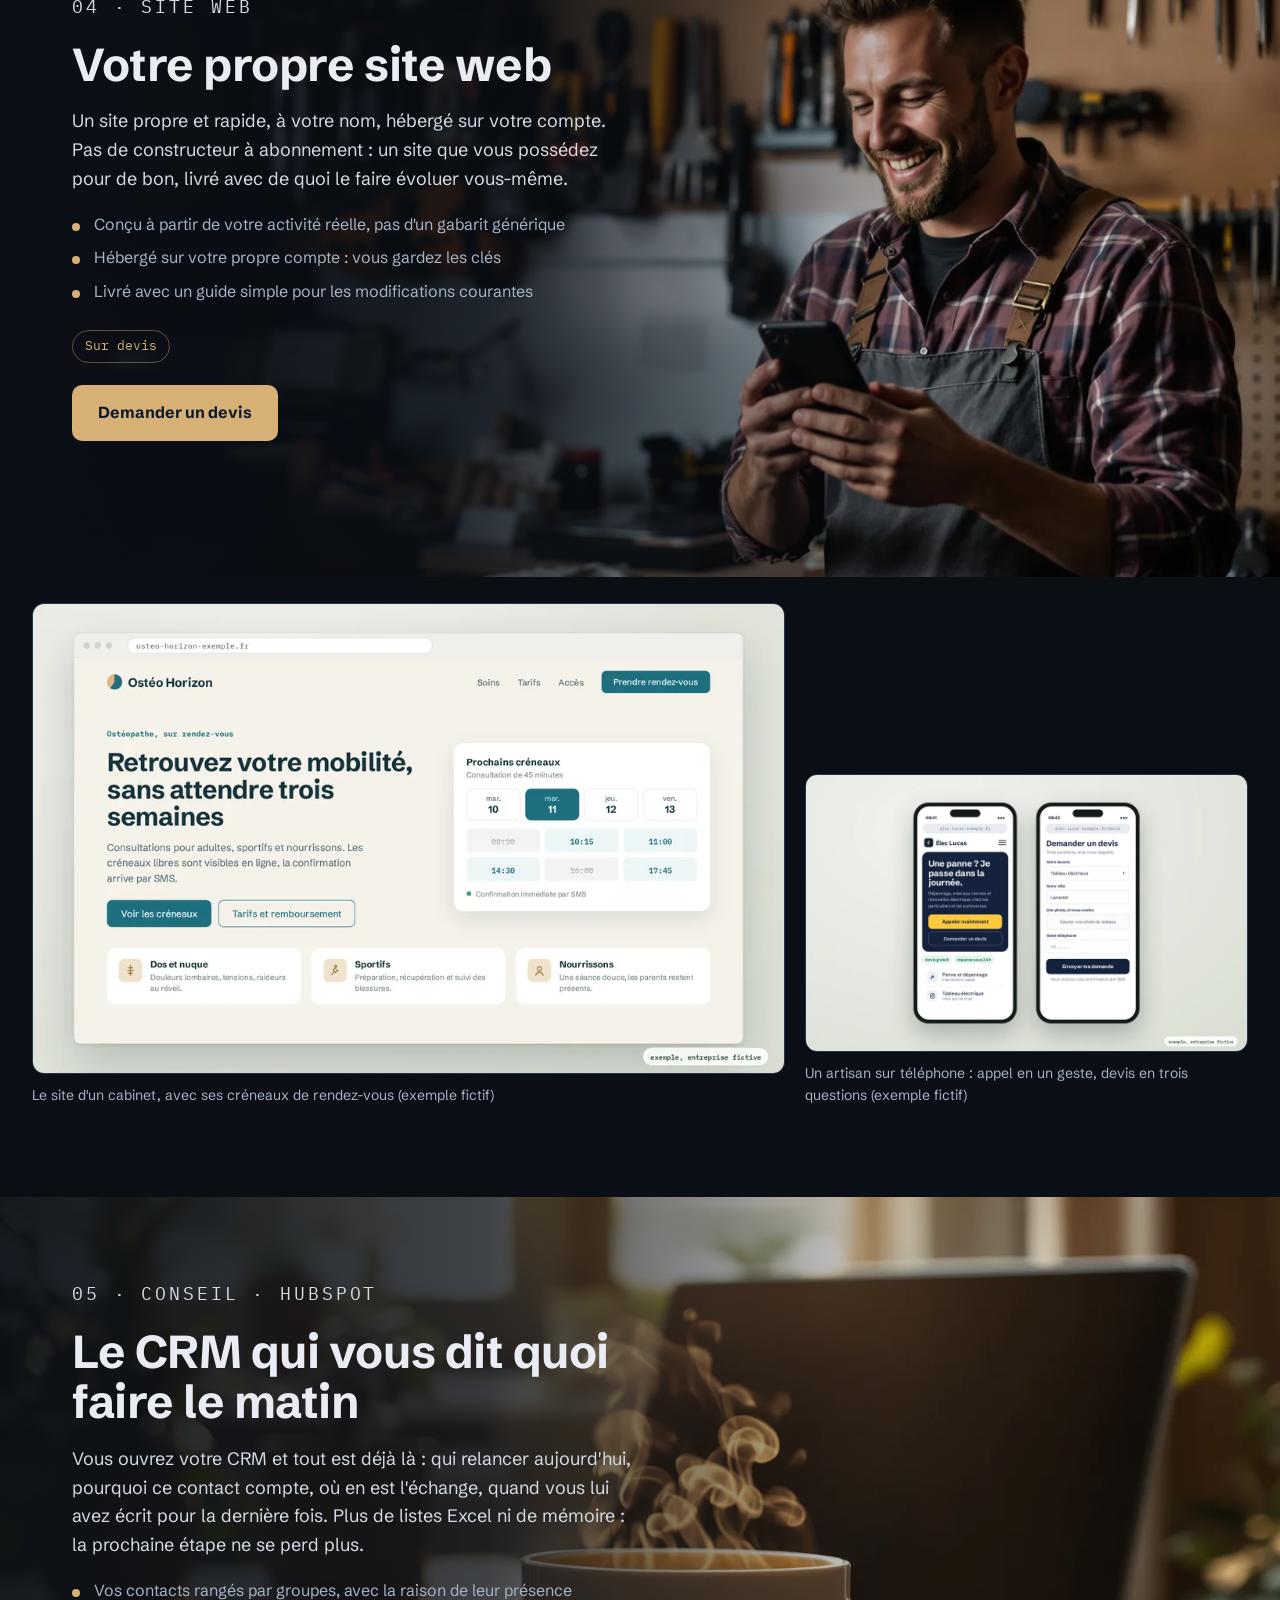
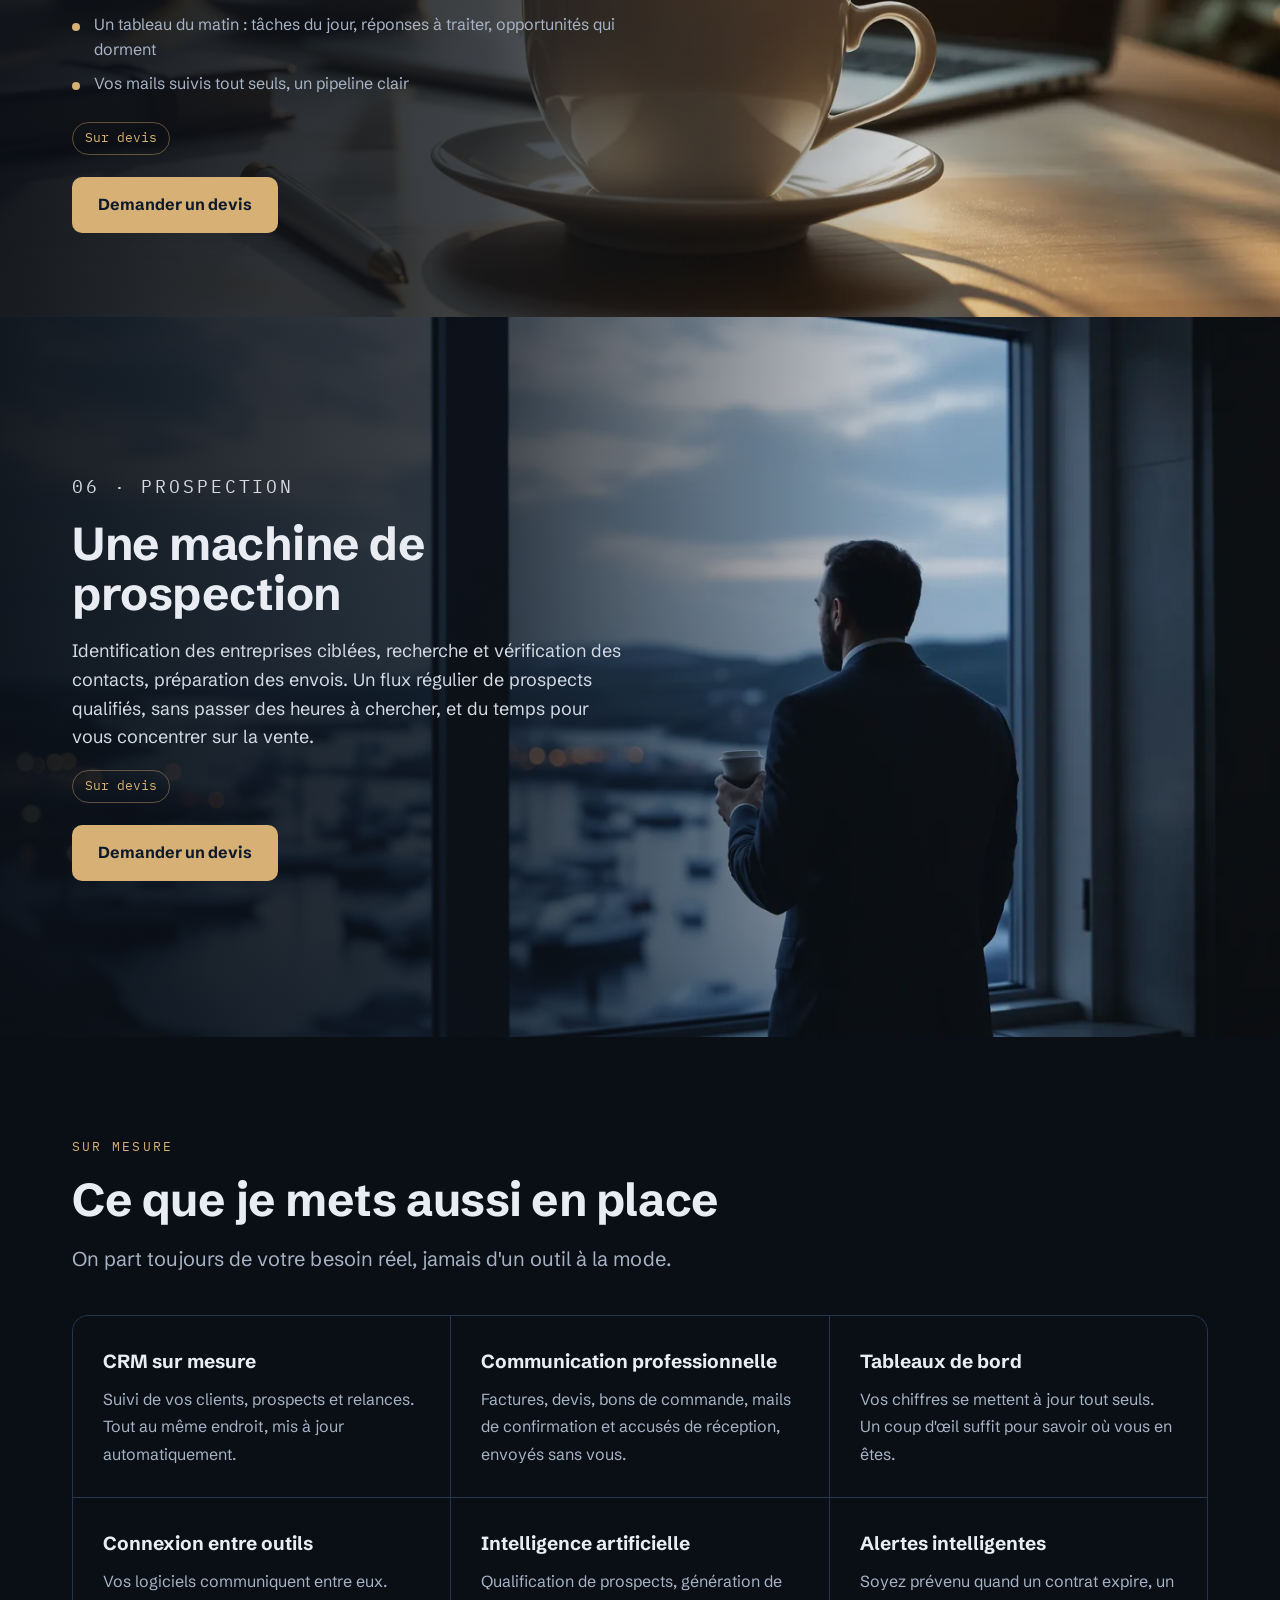
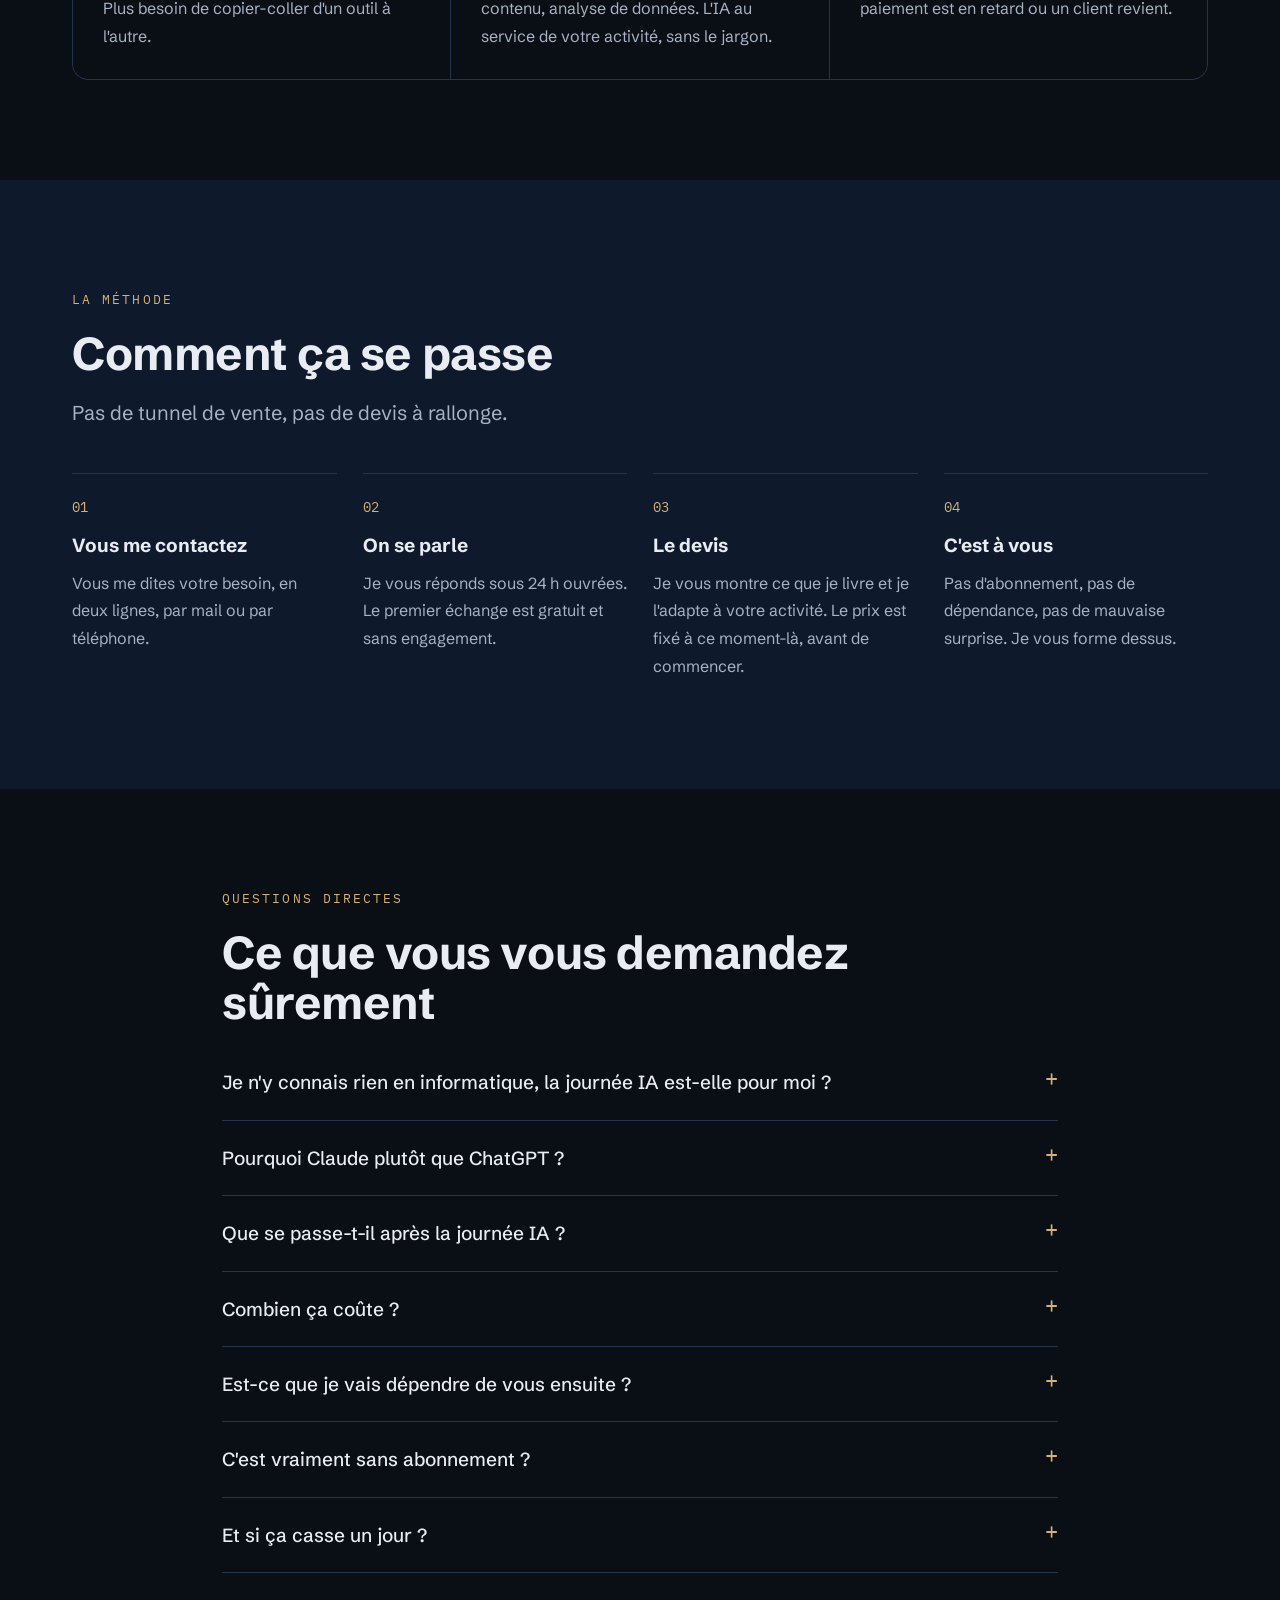
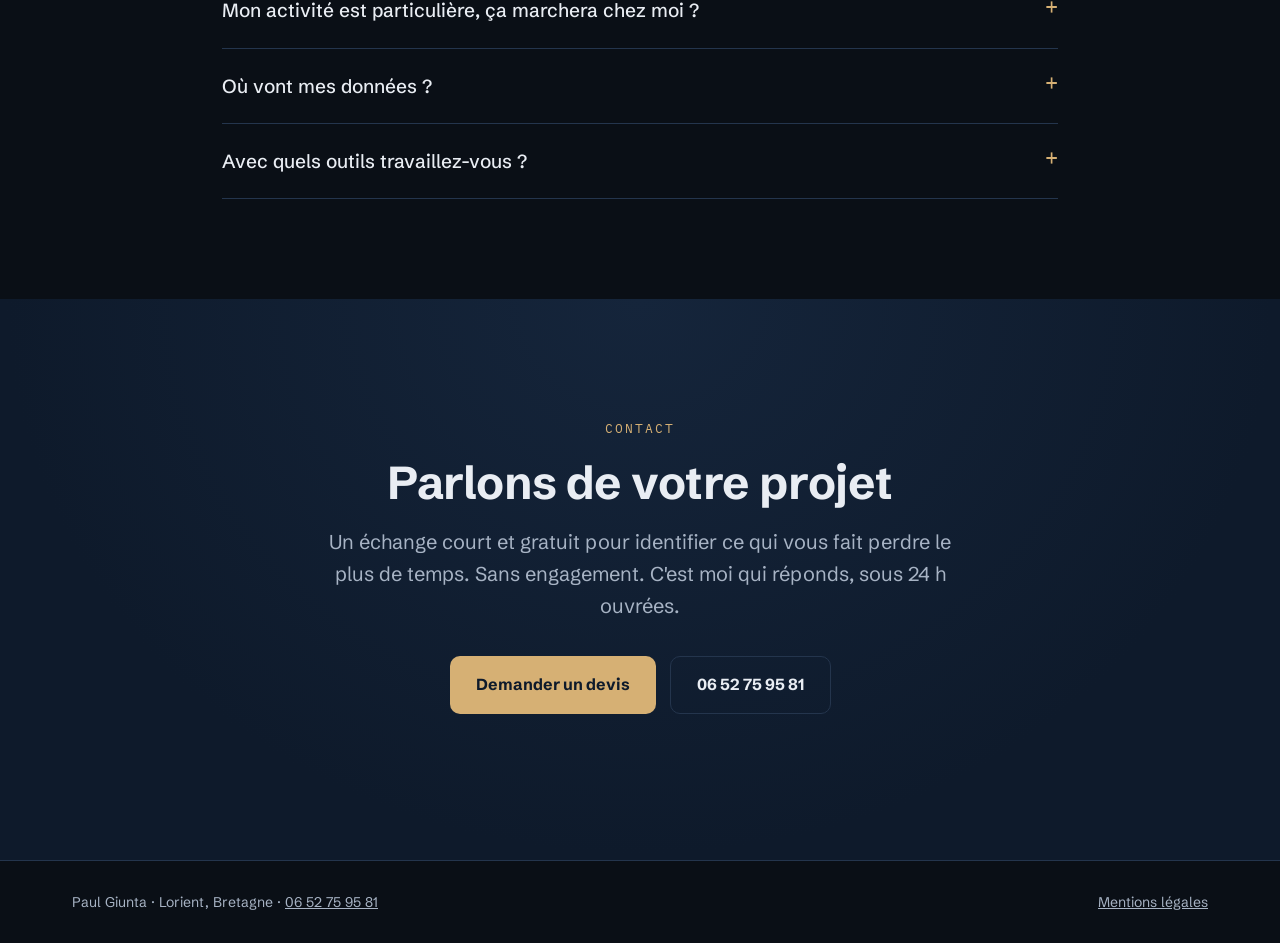
==== commit 735e13a7: "Plus le mot « problème » sur le site: on parle de la solution qu'on met en place (titre, déroulé de " ====
--- a/index.html
+++ b/index.html
@@ -4,10 +4,10 @@
     <meta charset="UTF-8">
     <meta name="viewport" content="width=device-width, initial-scale=1.0">
     <title>Formation IA et automatisation à Lorient pour TPE et PME | Paul Giunta</title>
-    <meta name="description" content="Une journée dans vos locaux à Lorient : j'installe l'IA sur votre poste, on règle un de vos problèmes, vous savez vous en servir le soir. 350 €. Automatisation pour TPE et PME du Morbihan et de Bretagne, sur devis.">
+    <meta name="description" content="Une journée dans vos locaux à Lorient : j'installe l'IA sur votre poste, on met en place votre première solution, vous savez vous en servir le soir. 350 €. Automatisation pour TPE et PME du Morbihan et de Bretagne, sur devis.">
     <link rel="canonical" href="https://ia-lorient.fr">
     <meta property="og:title" content="La journée IA chez vous, à Lorient · Paul Giunta">
-    <meta property="og:description" content="En une journée, l'IA est installée dans votre entreprise et règle un de vos problèmes. 350 €, premier mois de Claude offert. TPE et PME de Lorient, du Morbihan et de Bretagne.">
+    <meta property="og:description" content="En une journée, l'IA est installée dans votre entreprise, avec une première solution en service. 350 €, premier mois de Claude offert. TPE et PME de Lorient, du Morbihan et de Bretagne.">
     <meta property="og:url" content="https://ia-lorient.fr">
     <meta property="og:type" content="website">
     <meta property="og:locale" content="fr_FR">
@@ -41,7 +41,7 @@
         "makesOffer": [{
             "@type": "Offer",
             "name": "La journée IA chez vous",
-            "description": "Une journée dans les locaux de l'entreprise : installation de Claude sur le poste, prise en main sur les vrais cas du client, résolution d'un problème choisi avant la journée. Premier mois de Claude offert, 15 jours de questions ensuite.",
+            "description": "Une journée dans les locaux de l'entreprise : installation de Claude sur le poste, prise en main sur les vrais cas du client, mise en place d'une solution choisie avant la journée. Premier mois de Claude offert, 15 jours de questions ensuite.",
             "price": "350",
             "priceCurrency": "EUR",
             "url": "https://ia-lorient.fr/#journee"
@@ -365,8 +365,8 @@
     <div class="wrap">
         <div class="txt">
             <p class="kicker">Nouveau · installation et formation · 1 journée</p>
-            <h2>En une journée, l'IA est installée chez vous et règle un de vos problèmes.</h2>
-            <p>Je viens dans vos locaux, à Lorient et autour. Le matin, j'installe l'outil sur votre poste et je le règle sur votre activité. L'après-midi, on résout ensemble un vrai problème de votre quotidien. Le soir, vous savez vous en servir seul.</p>
+            <h2>En une journée, l'IA est installée chez vous et votre solution est en place.</h2>
+            <p>Je viens dans vos locaux, à Lorient et autour. Le matin, j'installe l'outil sur votre poste et je le règle sur votre activité. L'après-midi, on met en place ensemble votre solution, sur une tâche de votre quotidien. Le soir, vous savez vous en servir seul.</p>
             <span class="devis">350 € la journée, prix fixe</span><br>
             <a class="btn js-contact" data-product="La journée IA chez vous" href="mailto:paulgiunta@ia-lorient.fr?subject=La%20journ%C3%A9e%20IA%20chez%20vous">Réserver ma journée</a>
         </div>
@@ -406,11 +406,11 @@
                         <div class="tuile"><b>Devis prêt à relire</b><u></u><u></u><u></u><u></u></div>
                         <div class="tuile"><b>Mail d'accompagnement</b><u></u><u></u><u></u><u></u></div>
                     </div>
-                    <p class="legende">Illustration : un des problèmes qu'on peut régler ce jour-là, la réponse aux demandes de devis.</p>
+                    <p class="legende">Illustration : une des solutions qu'on peut mettre en place ce jour-là, la réponse aux demandes de devis.</p>
                 </div>
             </figure>
             <div class="exemples">
-                <h3>Ce qu'on peut régler ce jour-là</h3>
+                <h3>Ce qu'on peut mettre en place ce jour-là</h3>
                 <ul>
                     <li><svg viewBox="0 0 24 24" aria-hidden="true"><path d="M5 12.5l4.5 4.5L19 7.5"/></svg>Répondre aux demandes de devis sans y passer la soirée</li>
                     <li><svg viewBox="0 0 24 24" aria-hidden="true"><path d="M5 12.5l4.5 4.5L19 7.5"/></svg>Écrire les mails, les relances et les réponses aux avis</li>
@@ -426,10 +426,10 @@
         </div>
         <h3>Le déroulé de votre journée</h3>
         <ol class="etapes">
-            <li><svg viewBox="0 0 24 24" aria-hidden="true"><path d="M5 4h4l2 5-2.5 1.5a11 11 0 005 5L15 13l5 2v4a2 2 0 01-2 2A16 16 0 013 6a2 2 0 012-2z"/></svg><span class="heure">Avant</span><b>On choisit votre problème</b><span>Un échange gratuit. Vous me dites ce qui vous prend le plus de temps : devis, mails, plannings, réponses aux clients. On en retient un, celui qu'on réglera le jour J.</span></li>
+            <li><svg viewBox="0 0 24 24" aria-hidden="true"><path d="M5 4h4l2 5-2.5 1.5a11 11 0 005 5L15 13l5 2v4a2 2 0 01-2 2A16 16 0 013 6a2 2 0 012-2z"/></svg><span class="heure">Avant</span><b>On choisit votre solution</b><span>Un échange gratuit. Vous me dites ce qui vous prend le plus de temps : devis, mails, plannings, réponses aux clients. On choisit ensemble la solution qu'on mettra en place le jour J.</span></li>
             <li><svg viewBox="0 0 24 24" aria-hidden="true"><rect x="3" y="4" width="18" height="12" rx="2"/><path d="M8 20h8M12 16v4M12 7v5M9.5 10l2.5 2.5 2.5-2.5"/></svg><span class="heure">9 h</span><b>Installation</b><span>J'installe Claude sur votre poste, sur un compte à votre nom. Je le règle sur votre activité : vos documents, votre façon d'écrire, vos tarifs.</span></li>
             <li><svg viewBox="0 0 24 24" aria-hidden="true"><path d="M4 5h16v11H9l-5 4z"/><path d="M8 9h8M8 12h5"/></svg><span class="heure">11 h</span><b>Prise en main</b><span>Vous apprenez à lui demander ce que vous voulez, sur vos vrais cas, pas sur des exemples d'école.</span></li>
-            <li><svg viewBox="0 0 24 24" aria-hidden="true"><path d="M14.5 6.5a4 4 0 00-5.2 5.2L4 17l3 3 5.3-5.3a4 4 0 005.2-5.2L15 12l-3-3z"/></svg><span class="heure">14 h</span><b>Votre problème</b><span>On construit ensemble la solution du problème choisi, et vous la faites tourner vous-même devant moi.</span></li>
+            <li><svg viewBox="0 0 24 24" aria-hidden="true"><path d="M14.5 6.5a4 4 0 00-5.2 5.2L4 17l3 3 5.3-5.3a4 4 0 005.2-5.2L15 12l-3-3z"/></svg><span class="heure">14 h</span><b>Votre solution</b><span>On met en place ensemble la solution choisie, et vous la faites tourner vous-même devant moi.</span></li>
             <li><svg viewBox="0 0 24 24" aria-hidden="true"><path d="M4 7h6l2 2h8v10H4z"/><path d="M9.5 14l2 2 3.5-4"/></svg><span class="heure">17 h</span><b>Ce que vous gardez</b><span>L'outil installé et réglé, la solution en service, une fiche d'une page pour refaire les gestes, et mes réponses à vos questions pendant 15 jours.</span></li>
         </ol>
     </div>
@@ -444,7 +444,7 @@
         </div>
         <div>
             <p>Pendant trois ans, j'ai été ingénieur chez Naval Group, sur des systèmes où une erreur ne pardonne pas. J'en ai gardé une obsession : <strong>des systèmes fiables, documentés, qui ne dépendent pas de la mémoire d'une personne.</strong></p>
-            <p>Aujourd'hui, je mets cette exigence au service des TPE et PME de Lorient : comprendre votre problème, proposer une solution simple, la mettre en place, et vous former dessus. Pas de jargon, pas de complexité inutile.</p>
+            <p>Aujourd'hui, je mets cette exigence au service des TPE et PME de Lorient : comprendre votre besoin, proposer une solution simple, la mettre en place, et vous former dessus. Pas de jargon, pas de complexité inutile.</p>
             <p>J'interviens à Lorient, Lanester, Hennebont, Quimperlé, Ploemeur et dans tout le Pays de Lorient.</p>
         </div>
     </div>
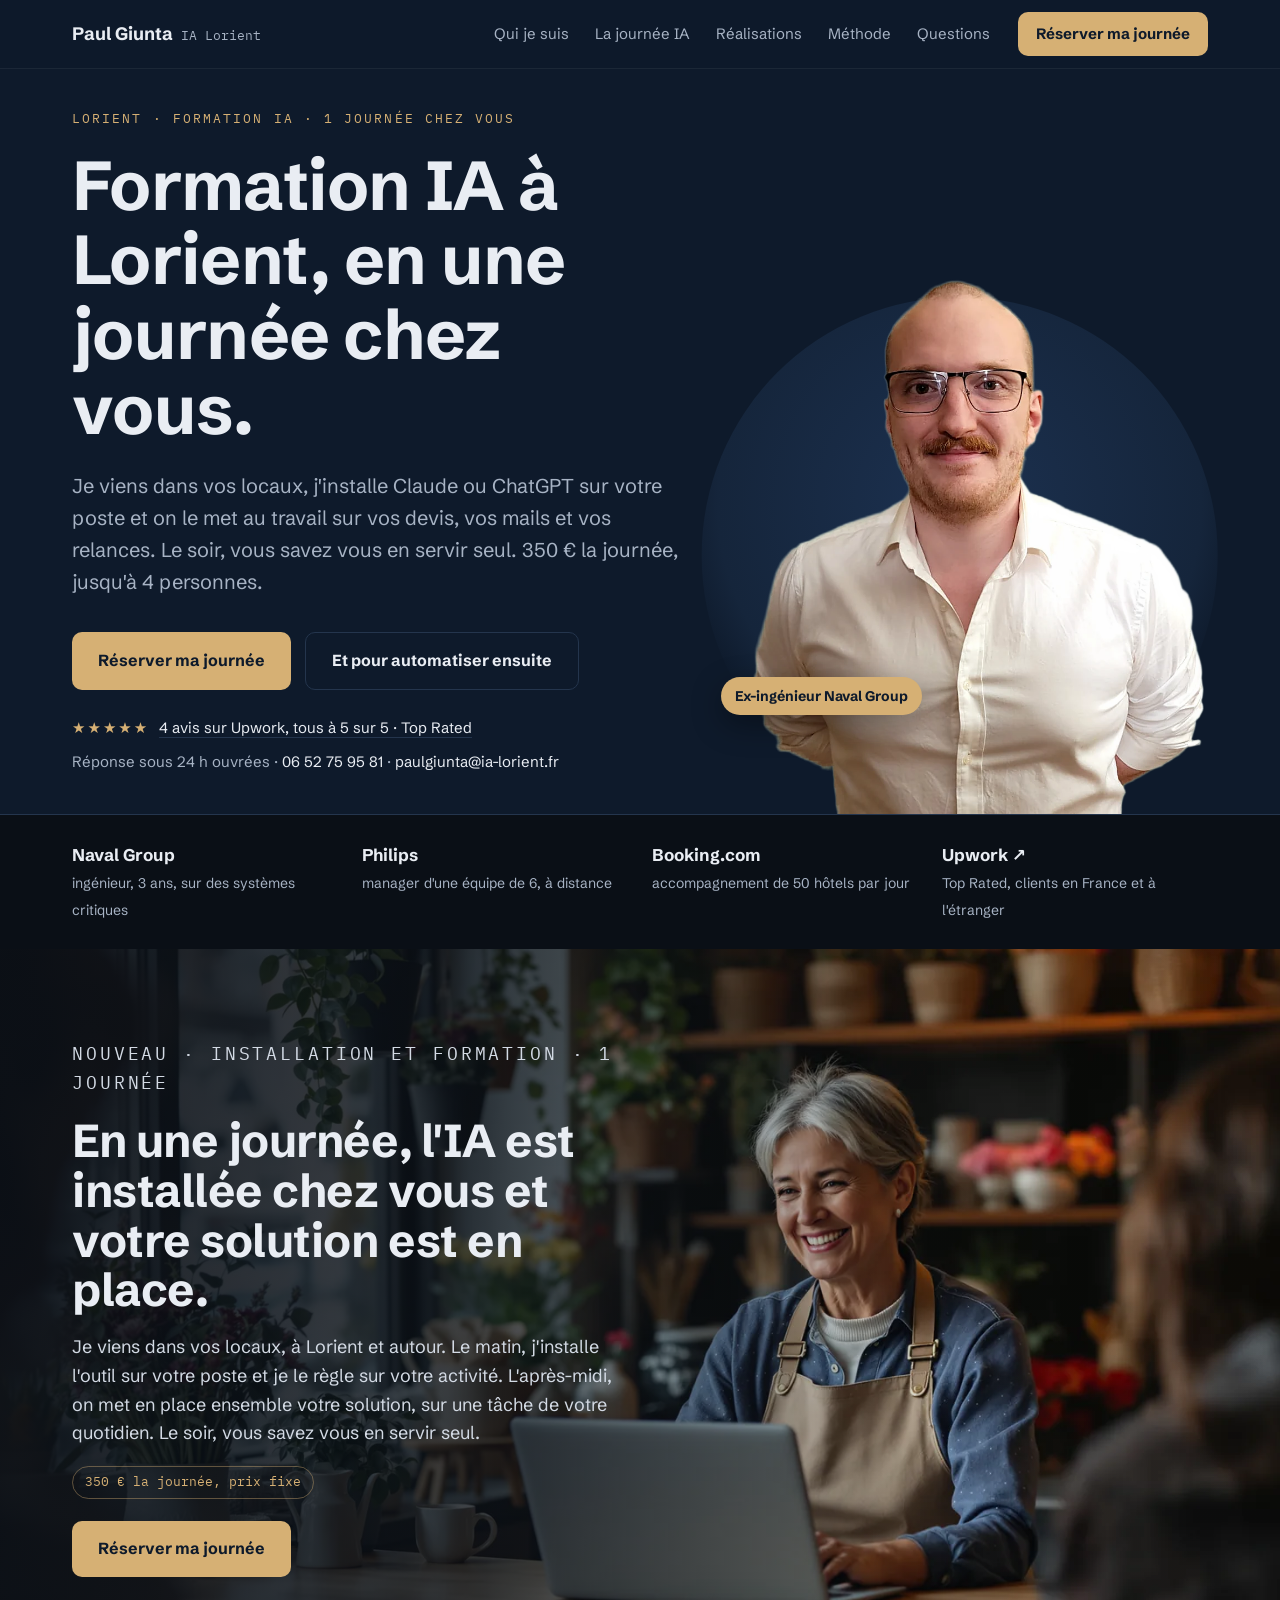
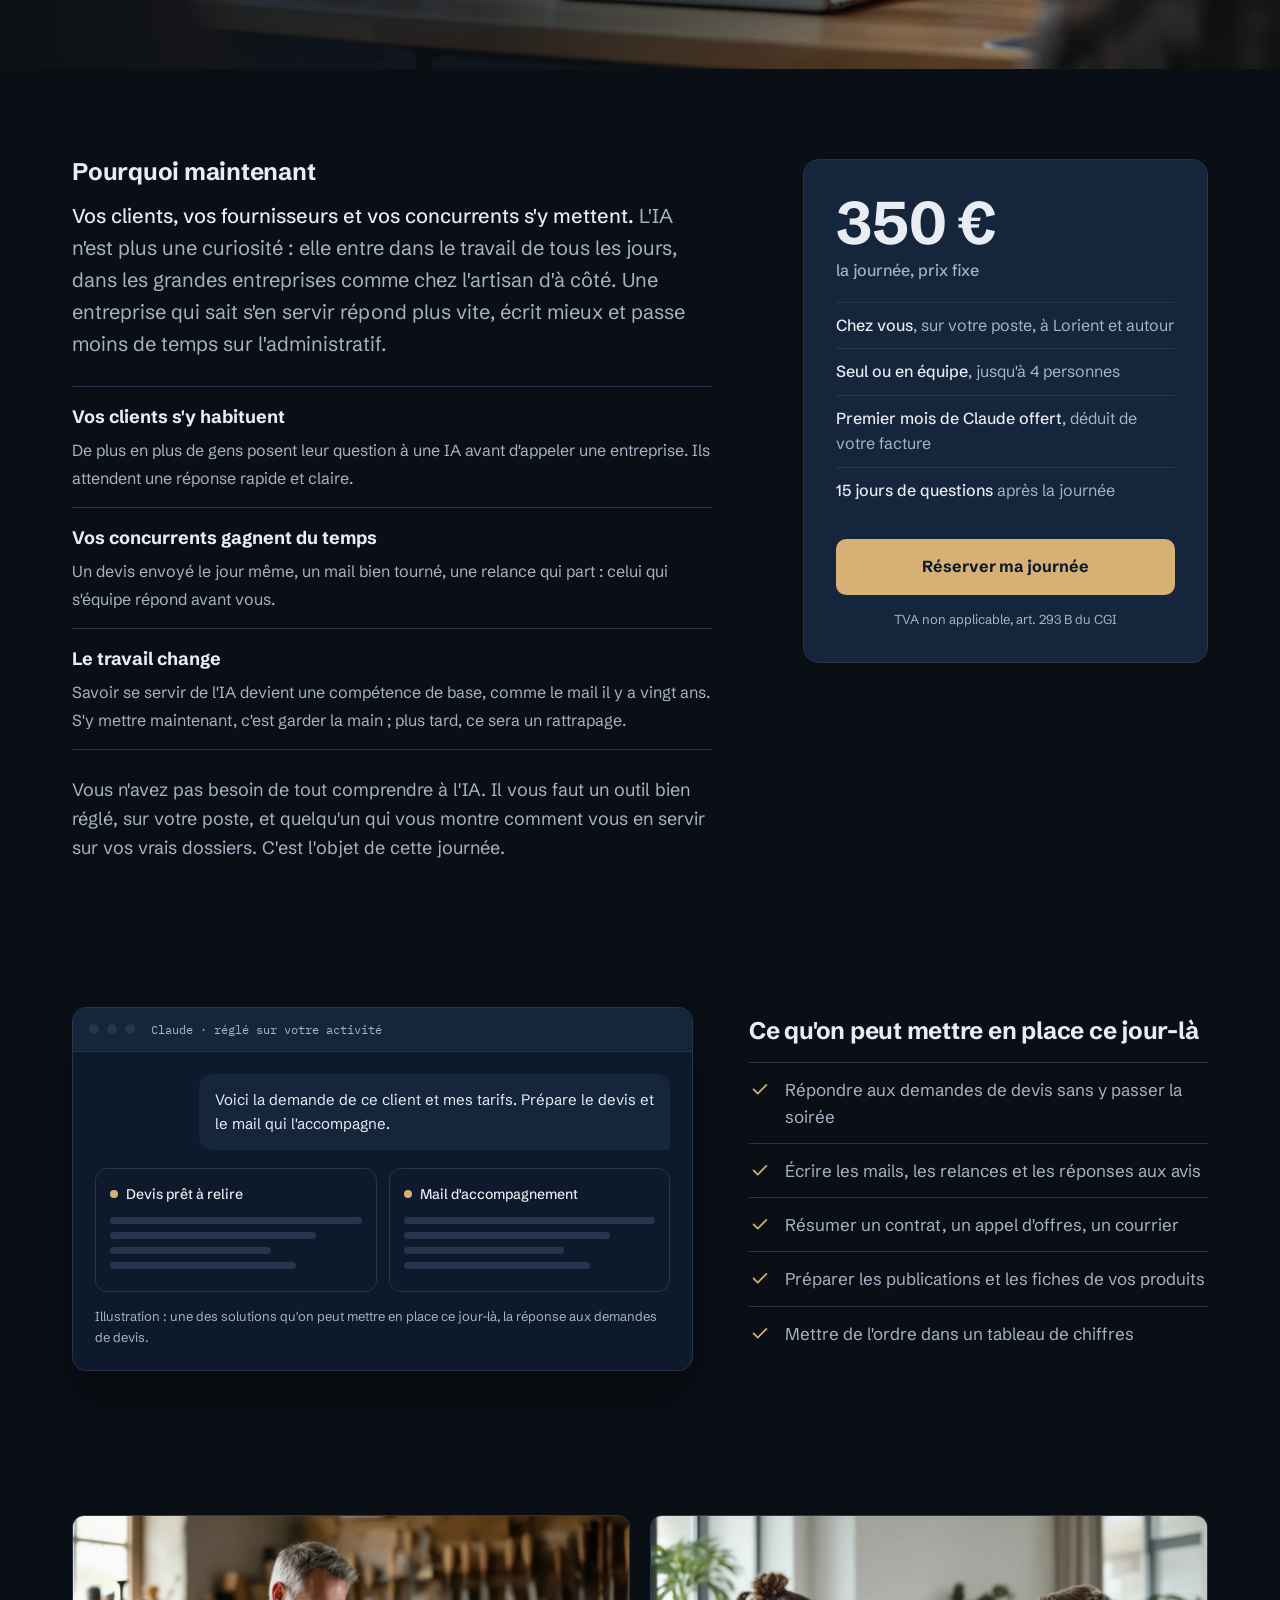
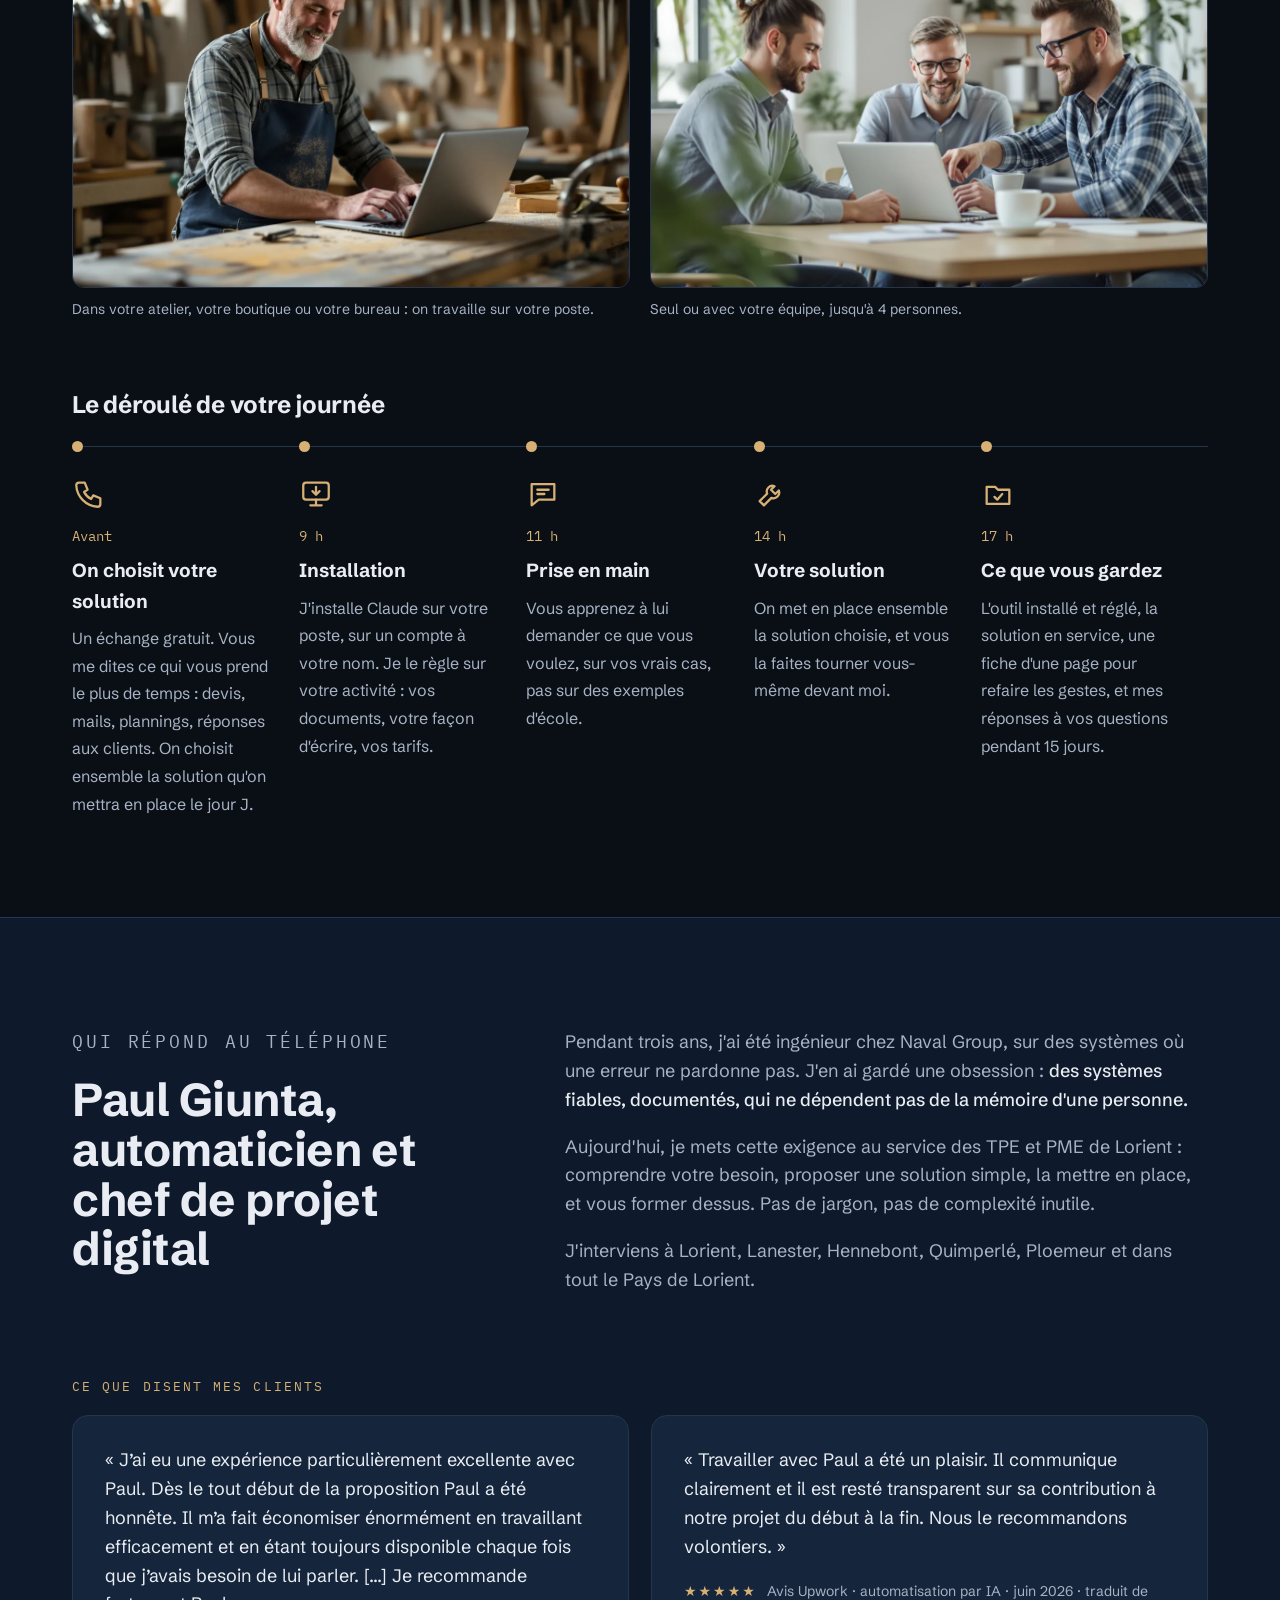
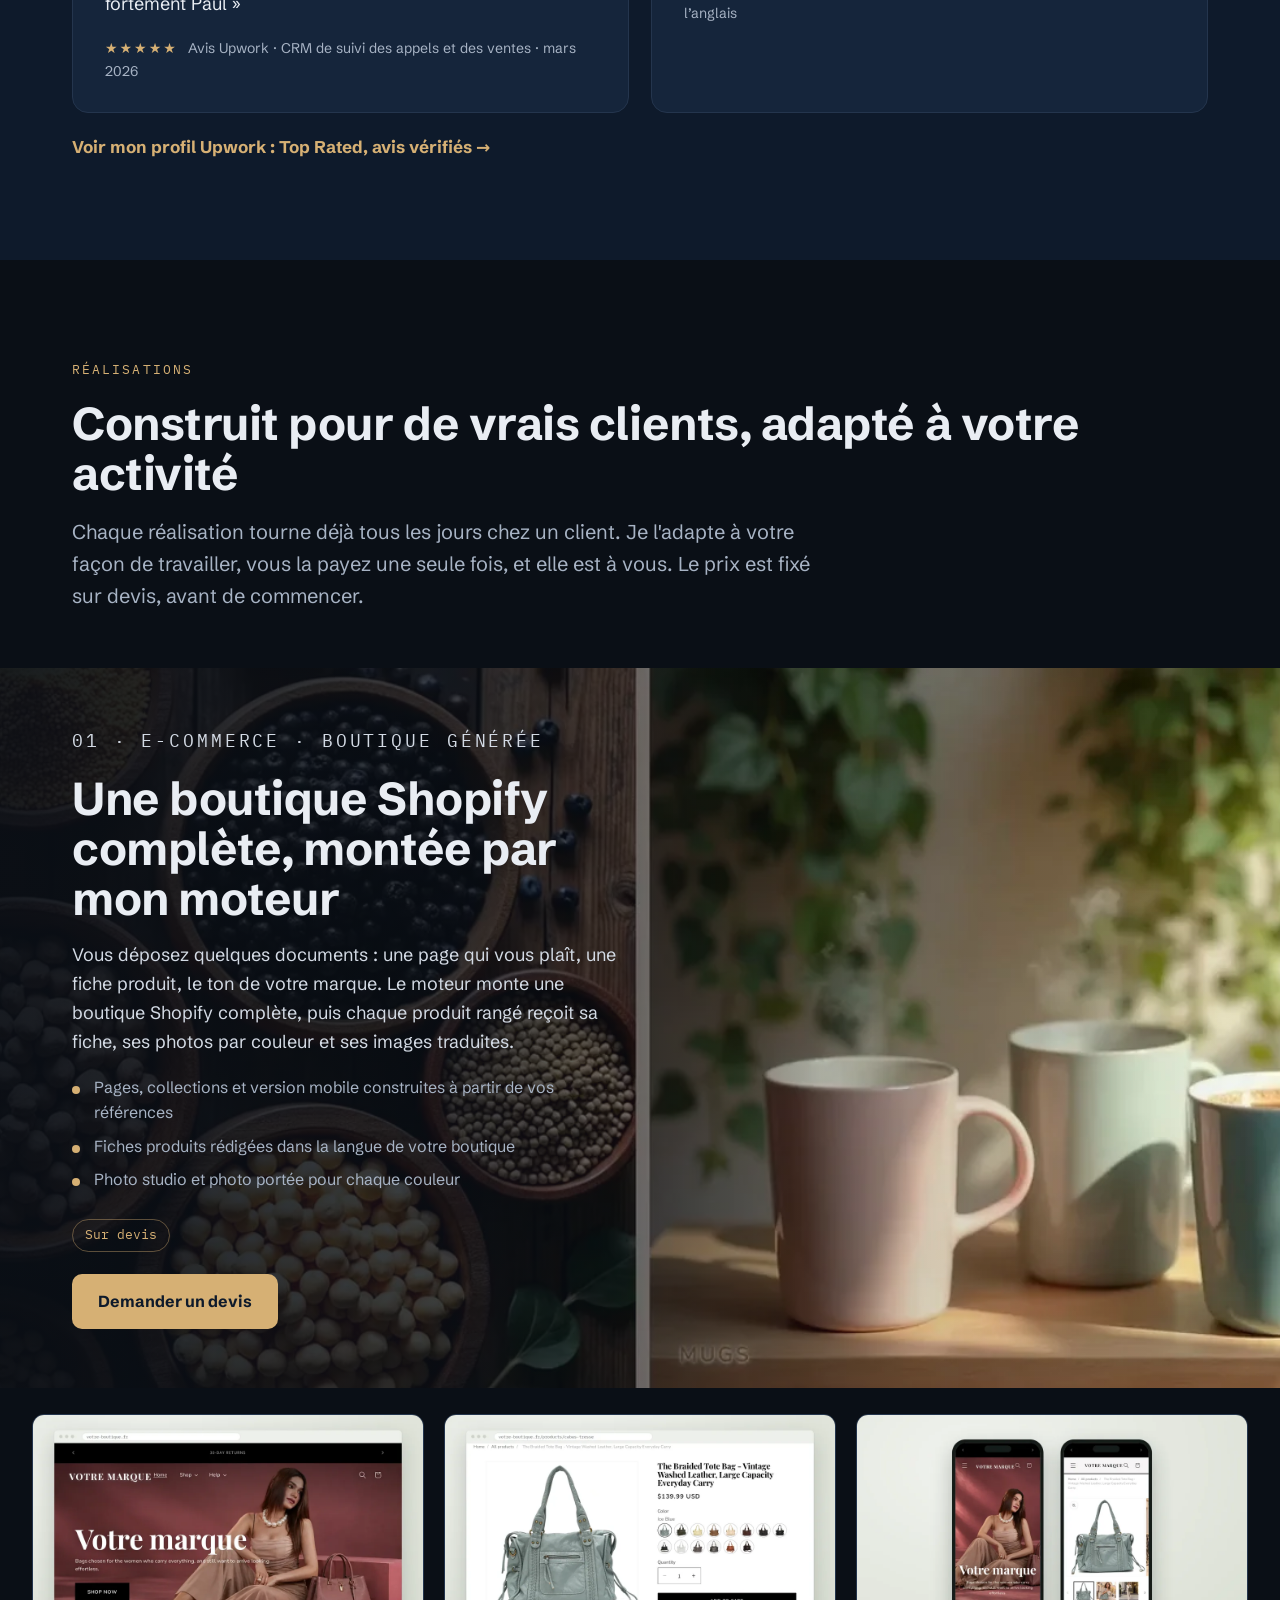
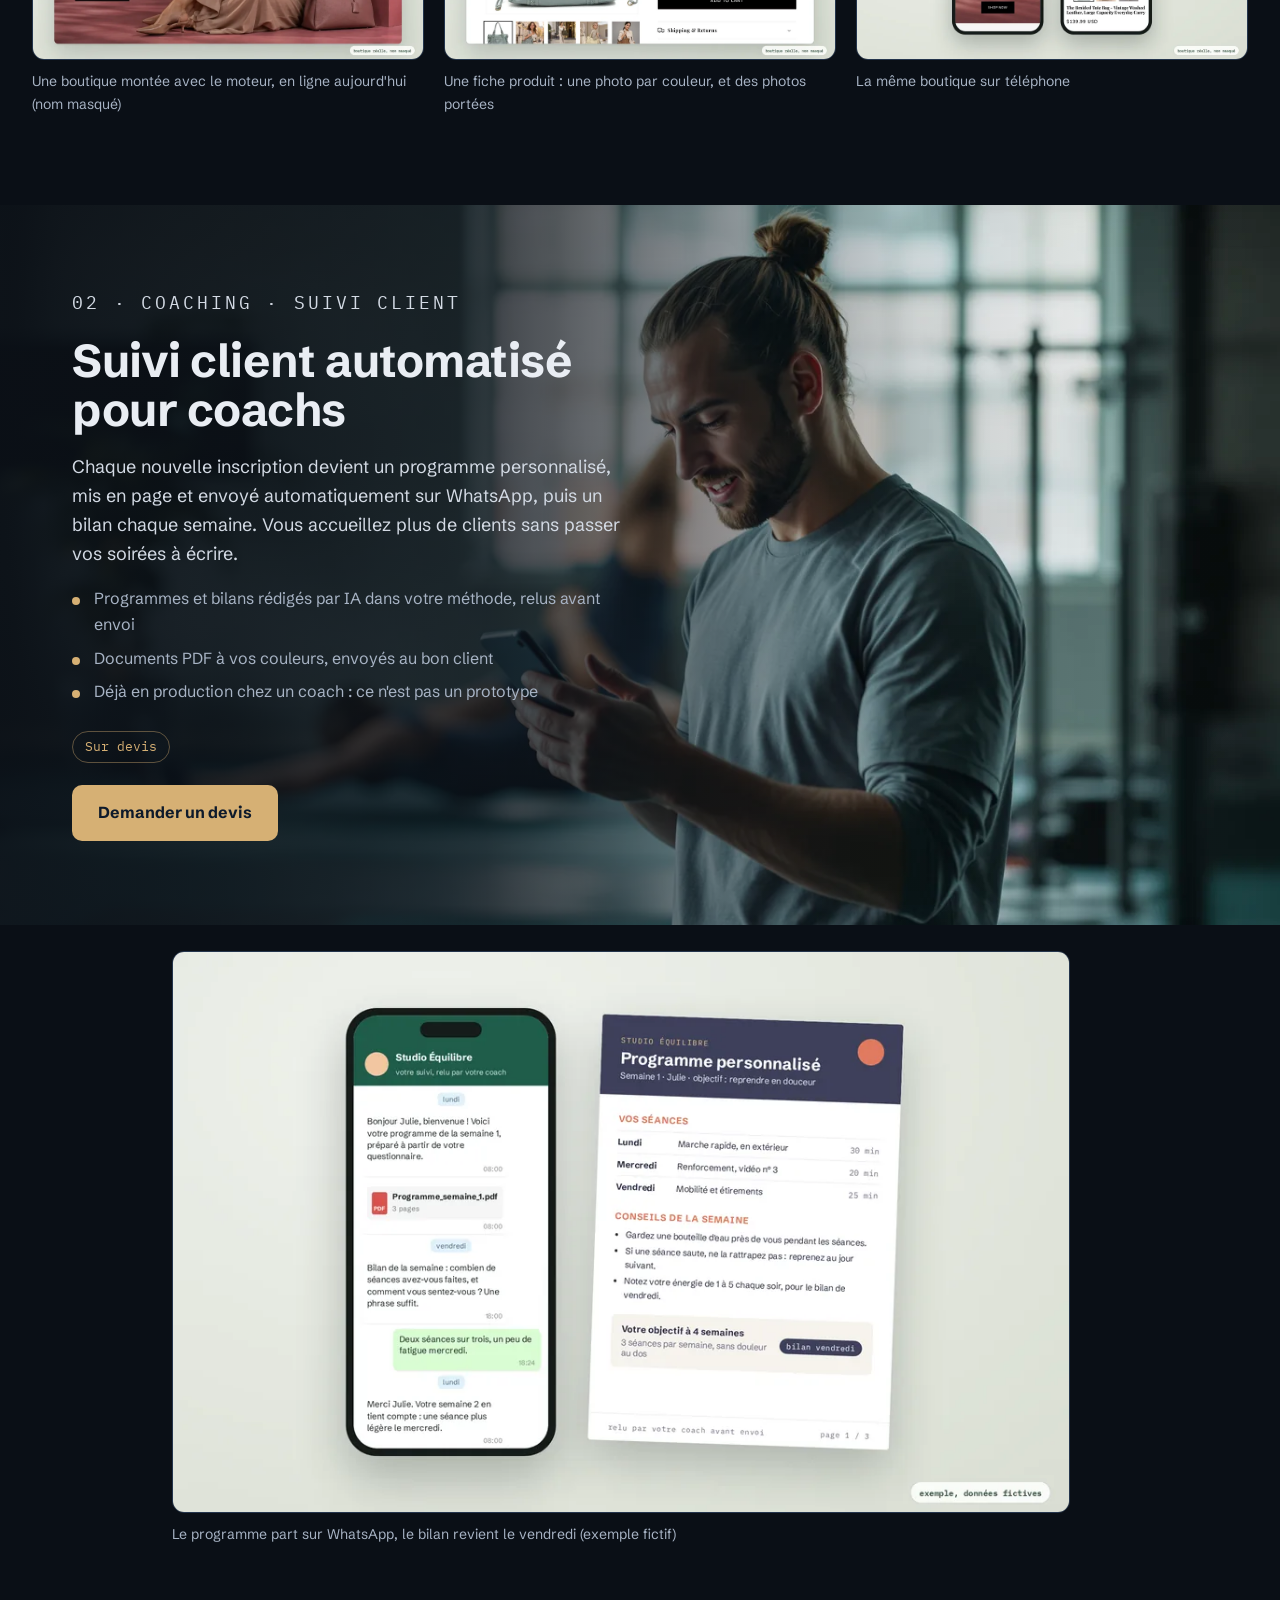
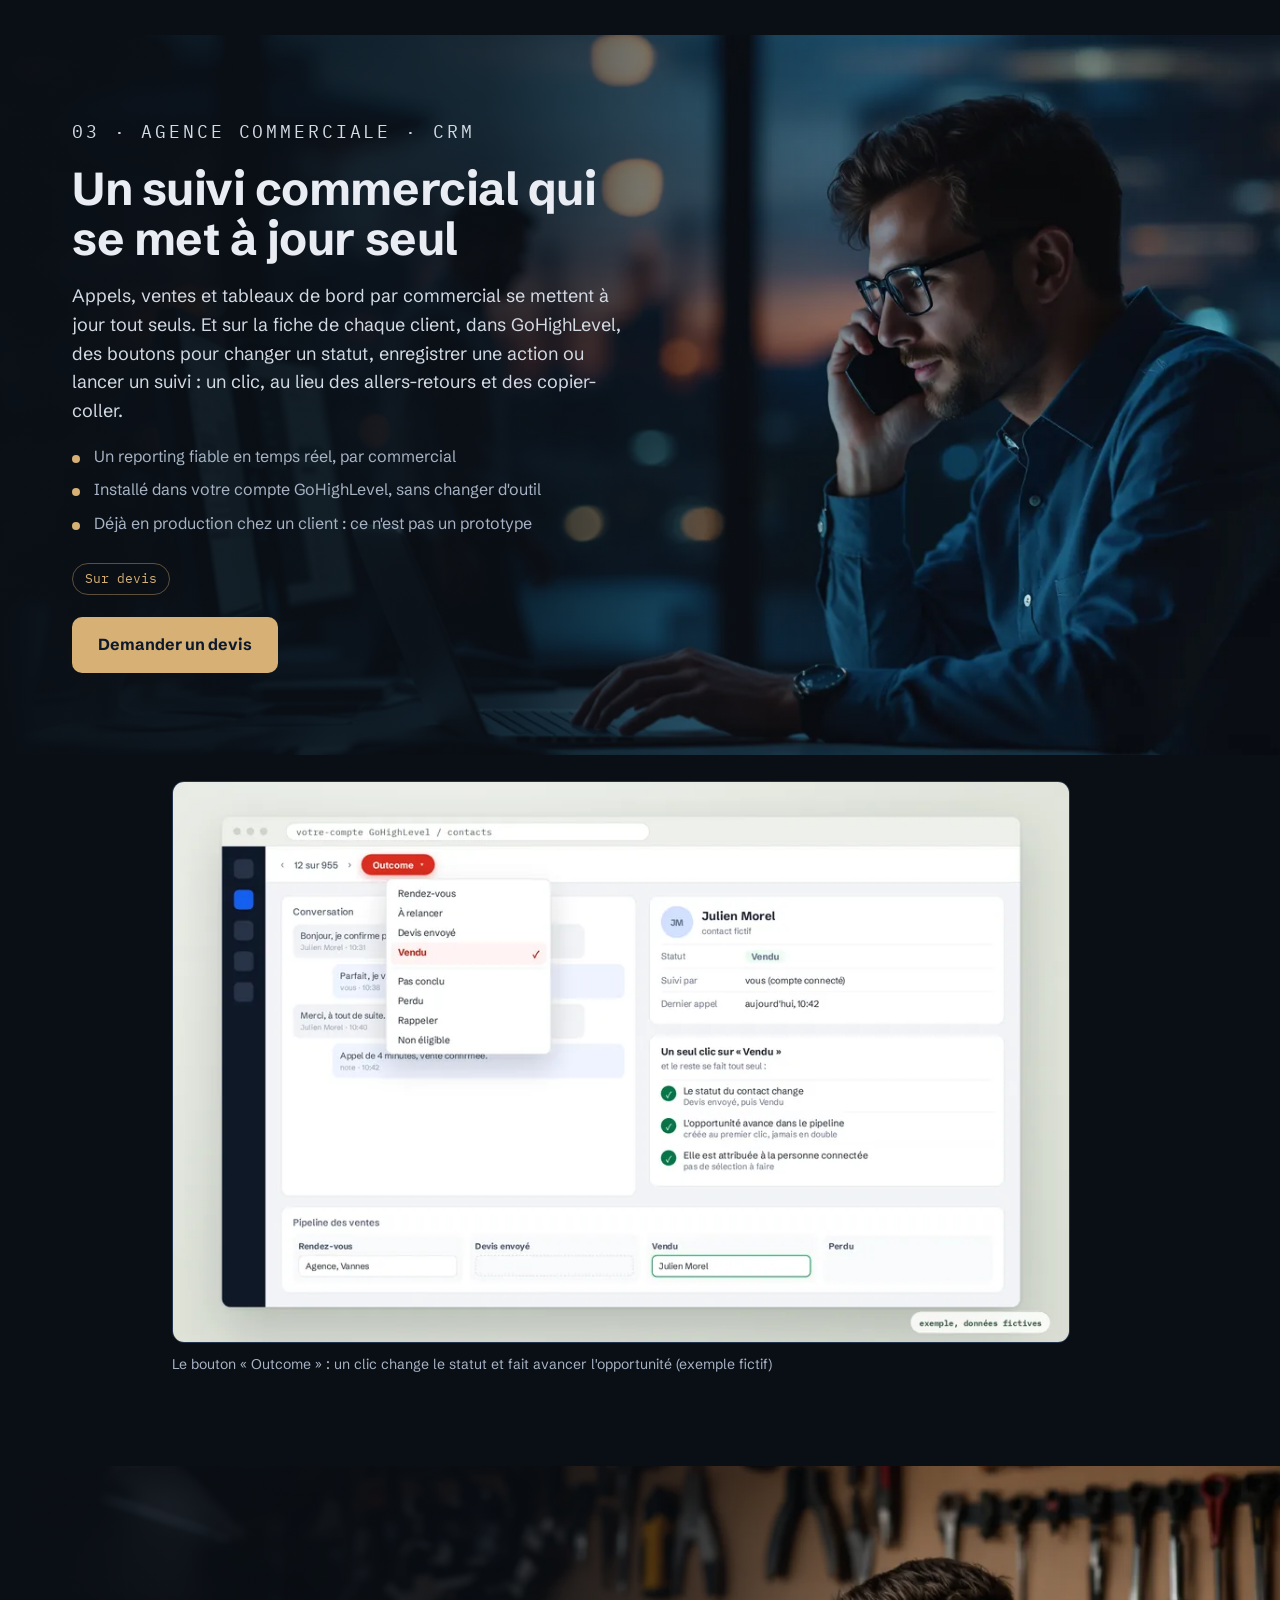
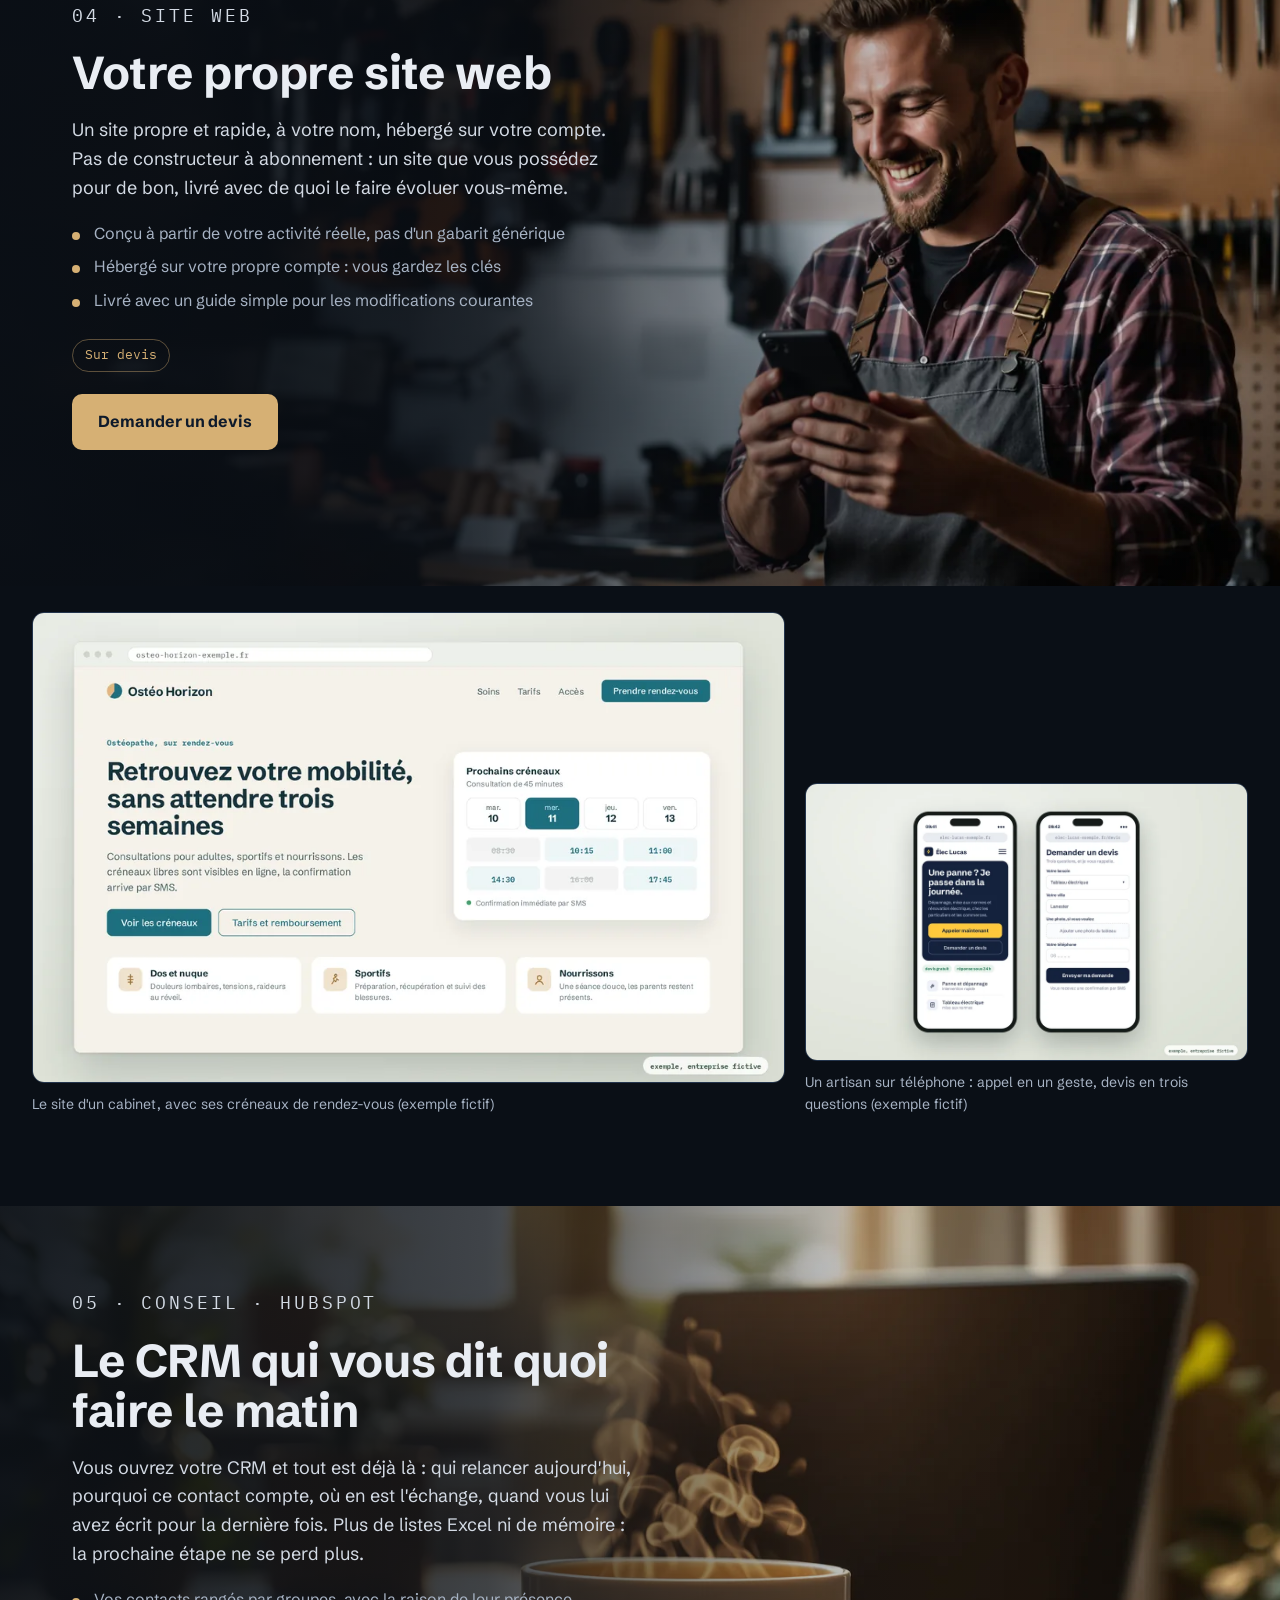
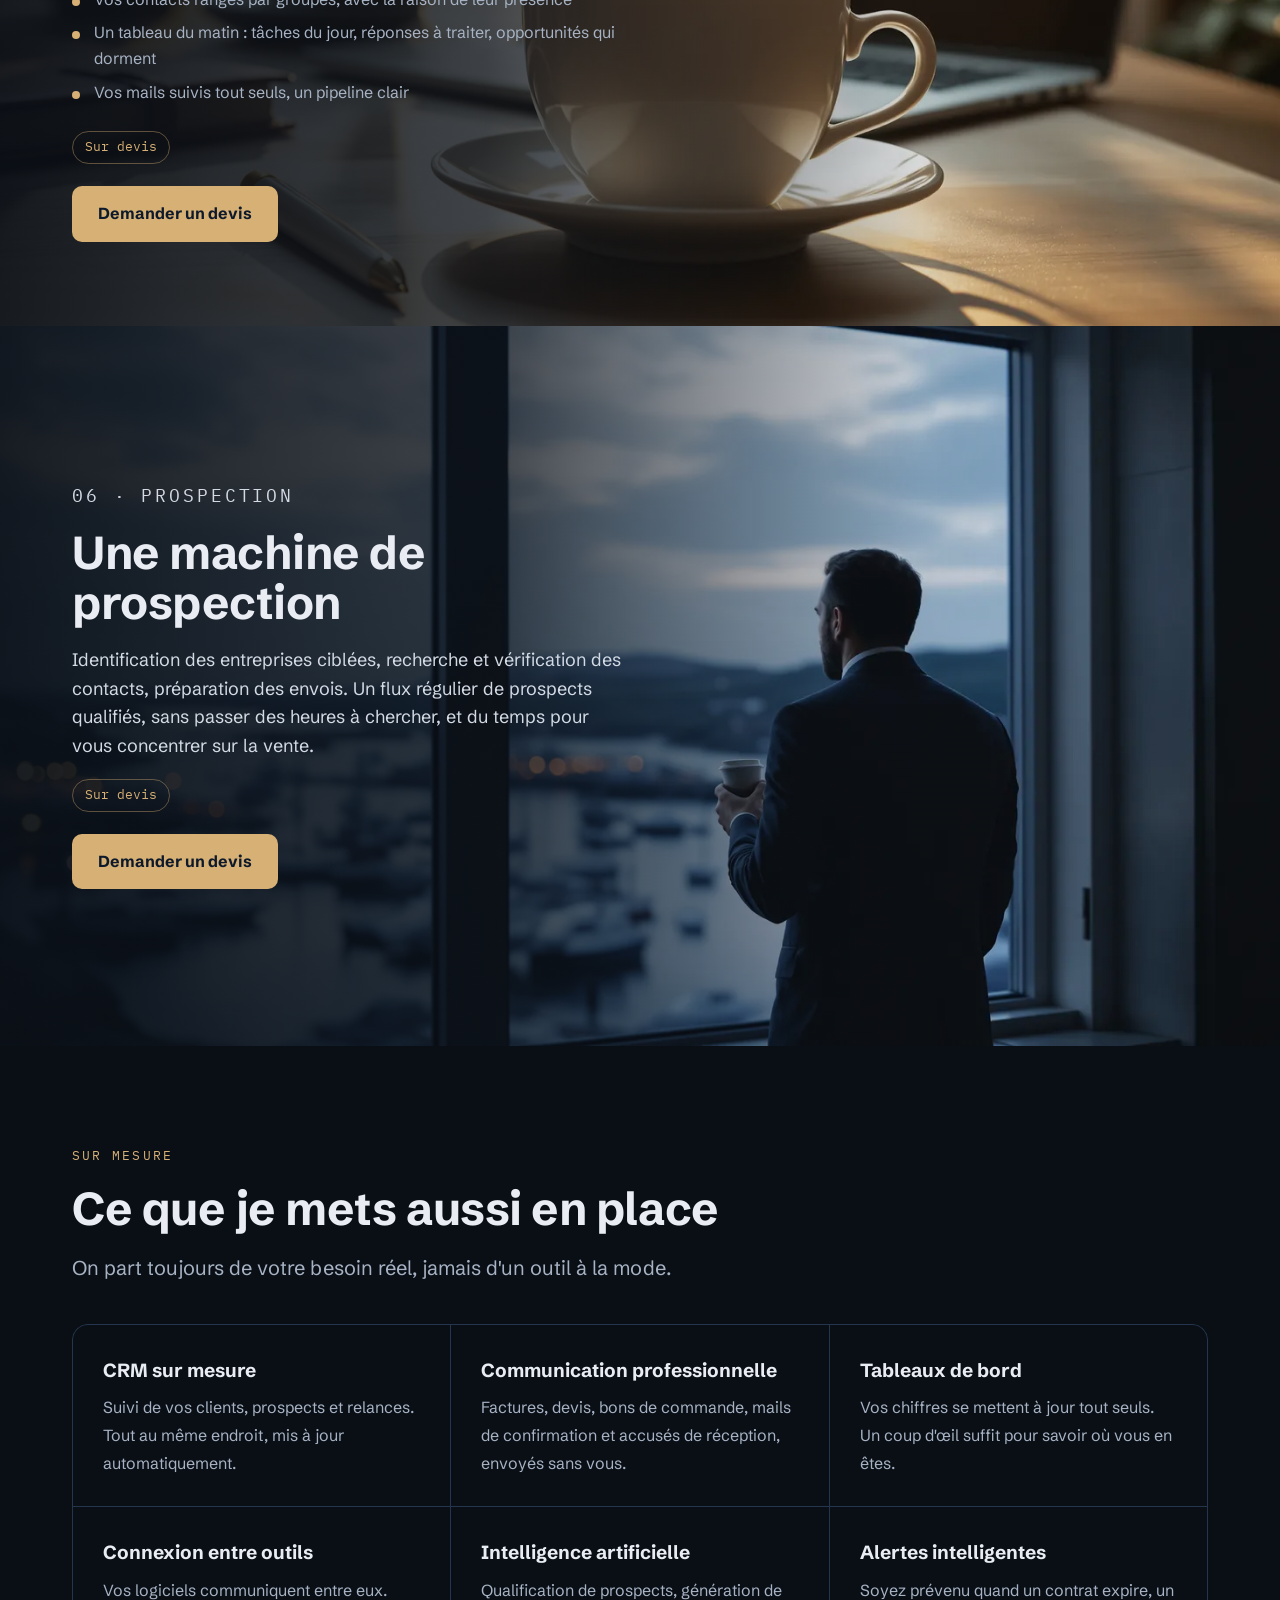
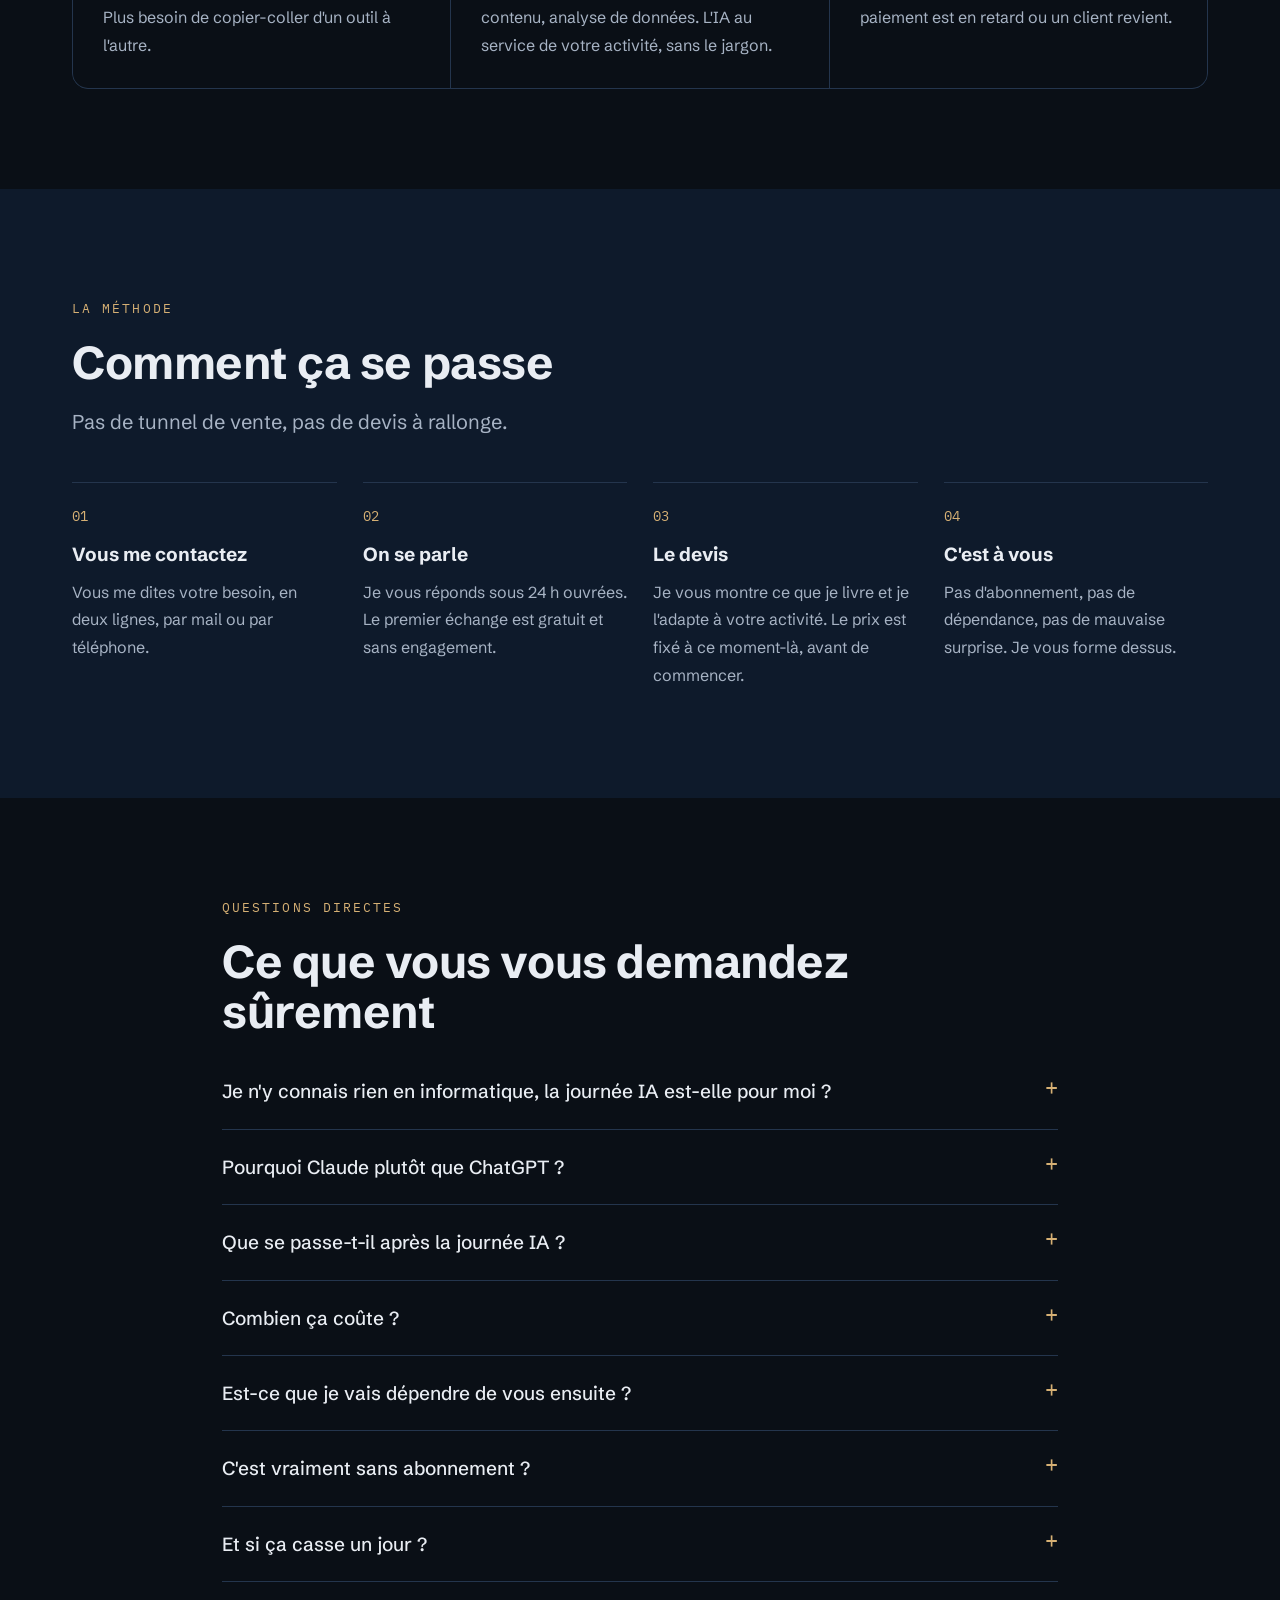
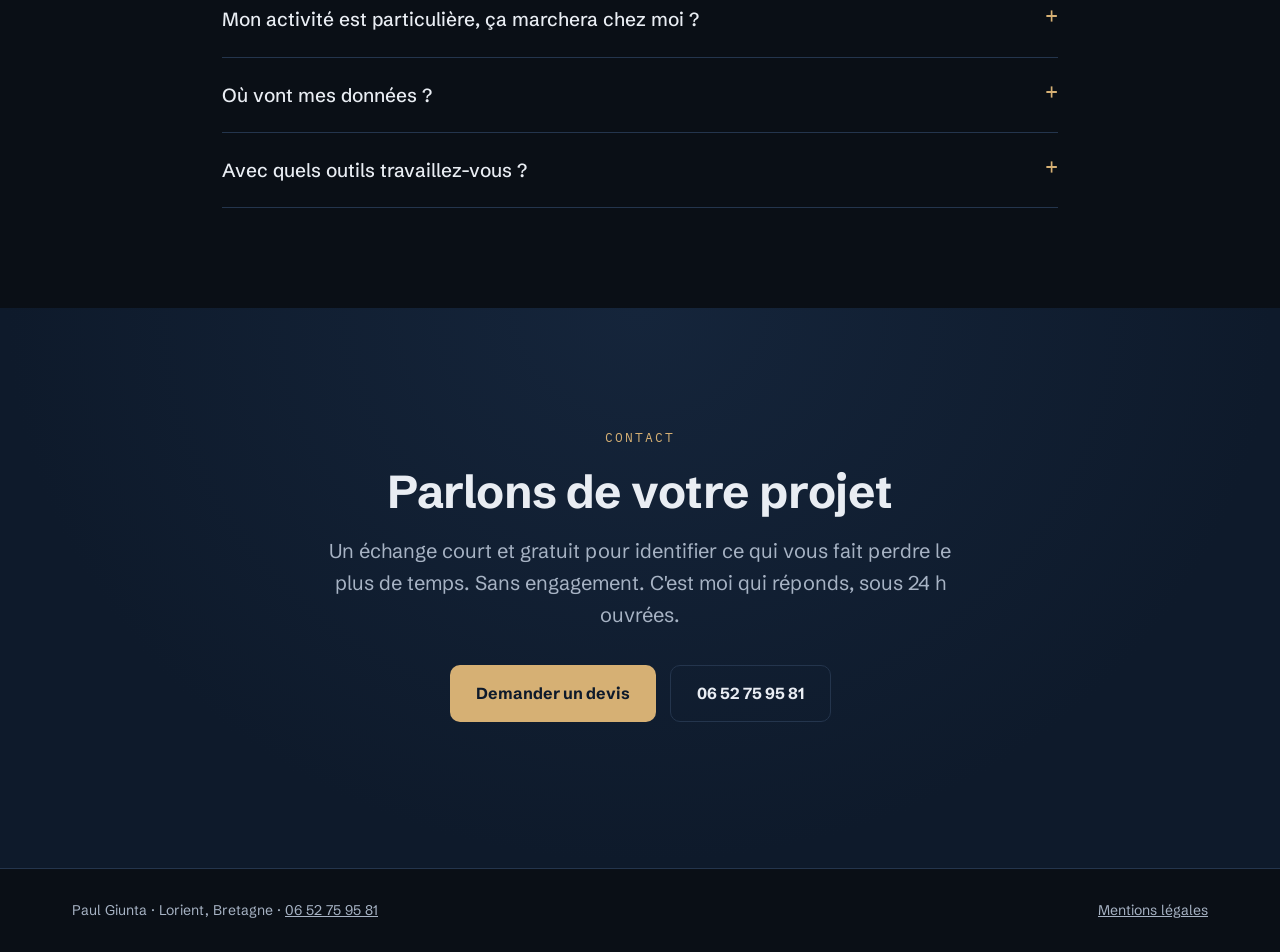
==== commit 6da2086b: "Haut de page: la formation IA d'abord (titre, texte, Réserver ma journée), l'automatisation ensuite " ====
--- a/index.html
+++ b/index.html
@@ -329,19 +329,19 @@
             <a href="#methode">Méthode</a>
             <a href="#questions">Questions</a>
         </nav>
-        <a class="btn js-contact" href="mailto:paulgiunta@ia-lorient.fr?subject=Demande%20de%20devis">Demander un devis</a>
+        <a class="btn js-contact" data-product="La journée IA chez vous" href="mailto:paulgiunta@ia-lorient.fr?subject=La%20journ%C3%A9e%20IA%20chez%20vous">Réserver ma journée</a>
     </div>
 </header>
 
 <section class="hero" id="qui">
     <div class="wrap">
         <div class="hero-txt">
-            <p class="kicker">Lorient · automatisation · IA</p>
-            <h1>Je supprime les tâches répétitives des TPE de Lorient.</h1>
-            <p class="lead">Devis, relances, reporting, ressaisies entre logiciels : je les automatise, sans changer vos outils. Vous gagnez plusieurs heures chaque semaine, et vous les consacrez à votre métier.</p>
+            <p class="kicker">Lorient · formation IA · 1 journée chez vous</p>
+            <h1>Formation IA à Lorient, en une journée chez vous.</h1>
+            <p class="lead">Je viens dans vos locaux, j'installe Claude ou ChatGPT sur votre poste et on le met au travail sur vos devis, vos mails et vos relances. Le soir, vous savez vous en servir seul. 350 € la journée, jusqu'à 4 personnes.</p>
             <div class="ctas">
-                <a class="btn js-contact" href="mailto:paulgiunta@ia-lorient.fr?subject=Demande%20de%20devis">Demander un devis</a>
-                <a class="btn btn-ghost" href="#realisations">Voir mes réalisations</a>
+                <a class="btn js-contact" data-product="La journée IA chez vous" href="mailto:paulgiunta@ia-lorient.fr?subject=La%20journ%C3%A9e%20IA%20chez%20vous">Réserver ma journée</a>
+                <a class="btn btn-ghost" href="#realisations">Et pour automatiser ensuite</a>
             </div>
             <p class="preuve"><span class="etoiles" aria-hidden="true">★★★★★</span> <a href="https://www.upwork.com/freelancers/~013a14ee137dd608b3" target="_blank" rel="noopener">4 avis sur Upwork, tous à 5 sur 5 · Top Rated</a></p>
             <p class="joindre">Réponse sous 24 h ouvrées · <a href="tel:+33652759581">06 52 75 95 81</a> · <a class="js-contact" href="mailto:paulgiunta@ia-lorient.fr">paulgiunta@ia-lorient.fr</a></p>
